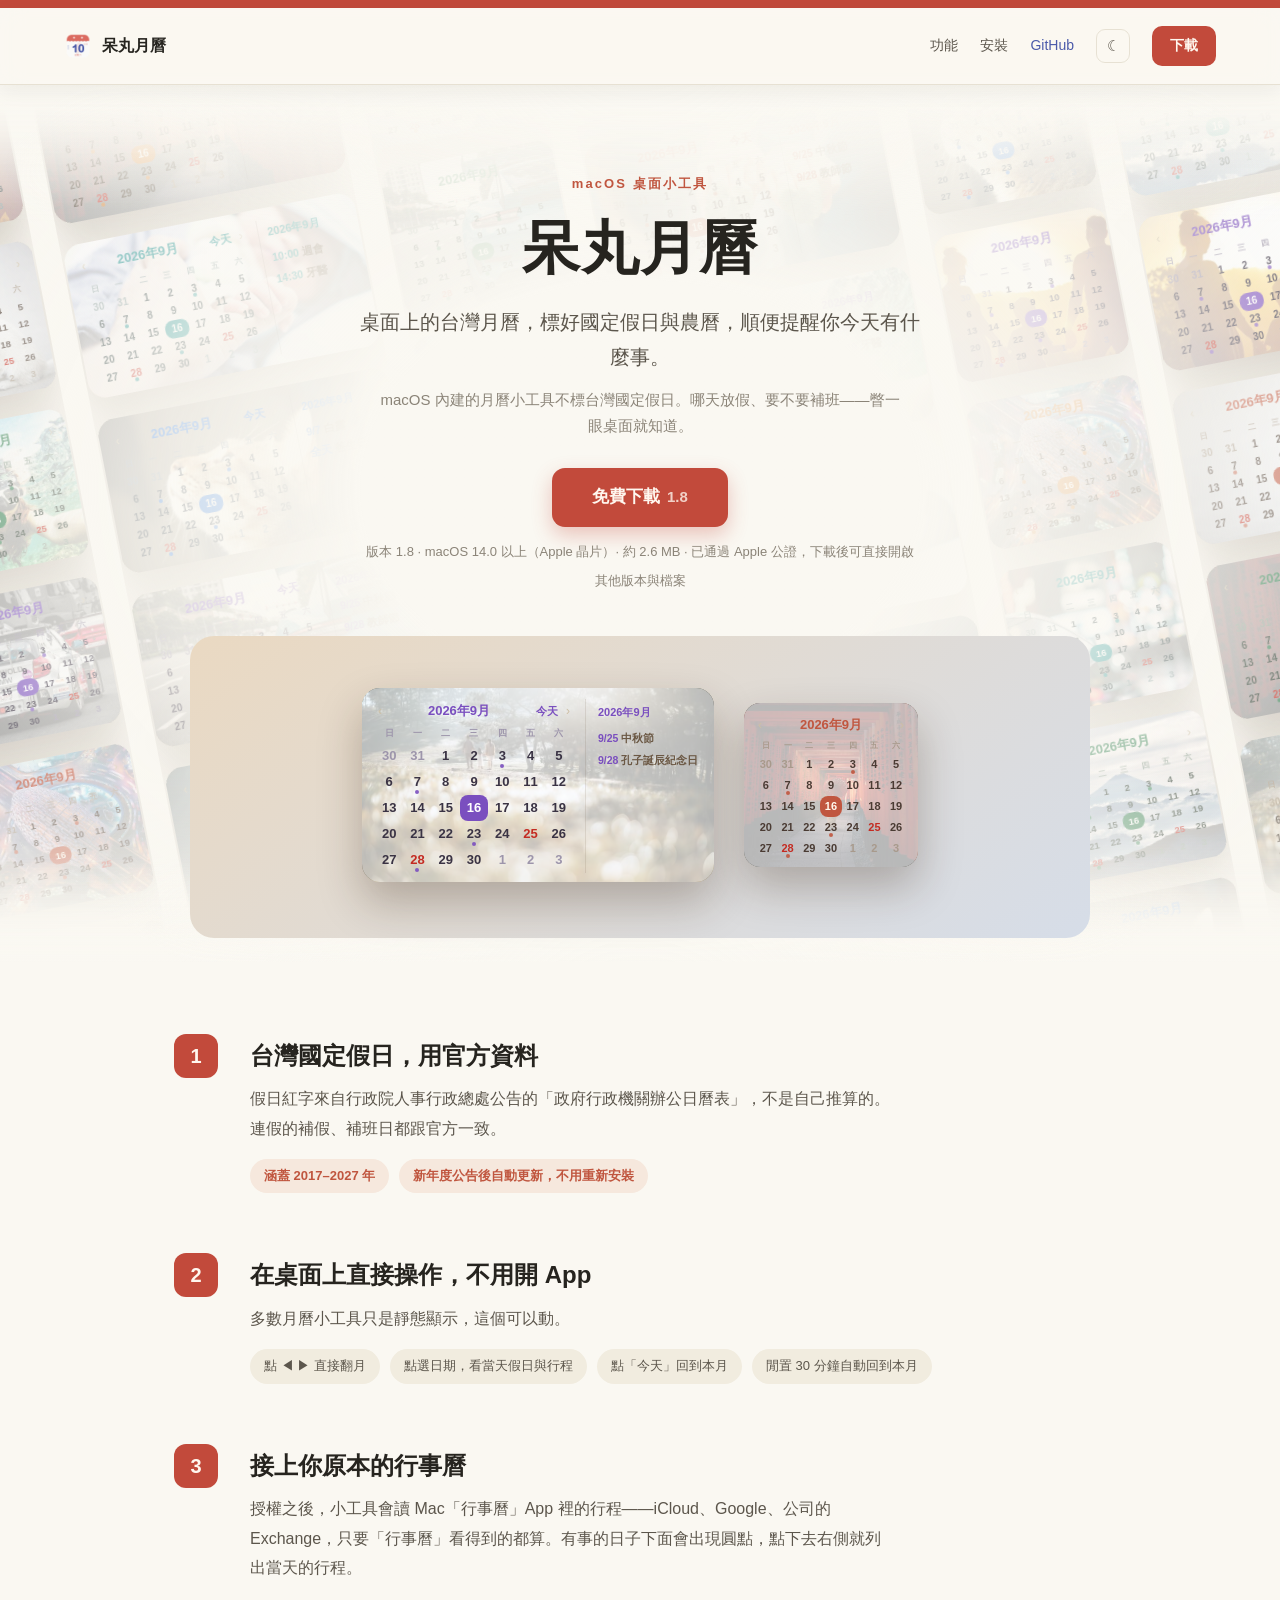
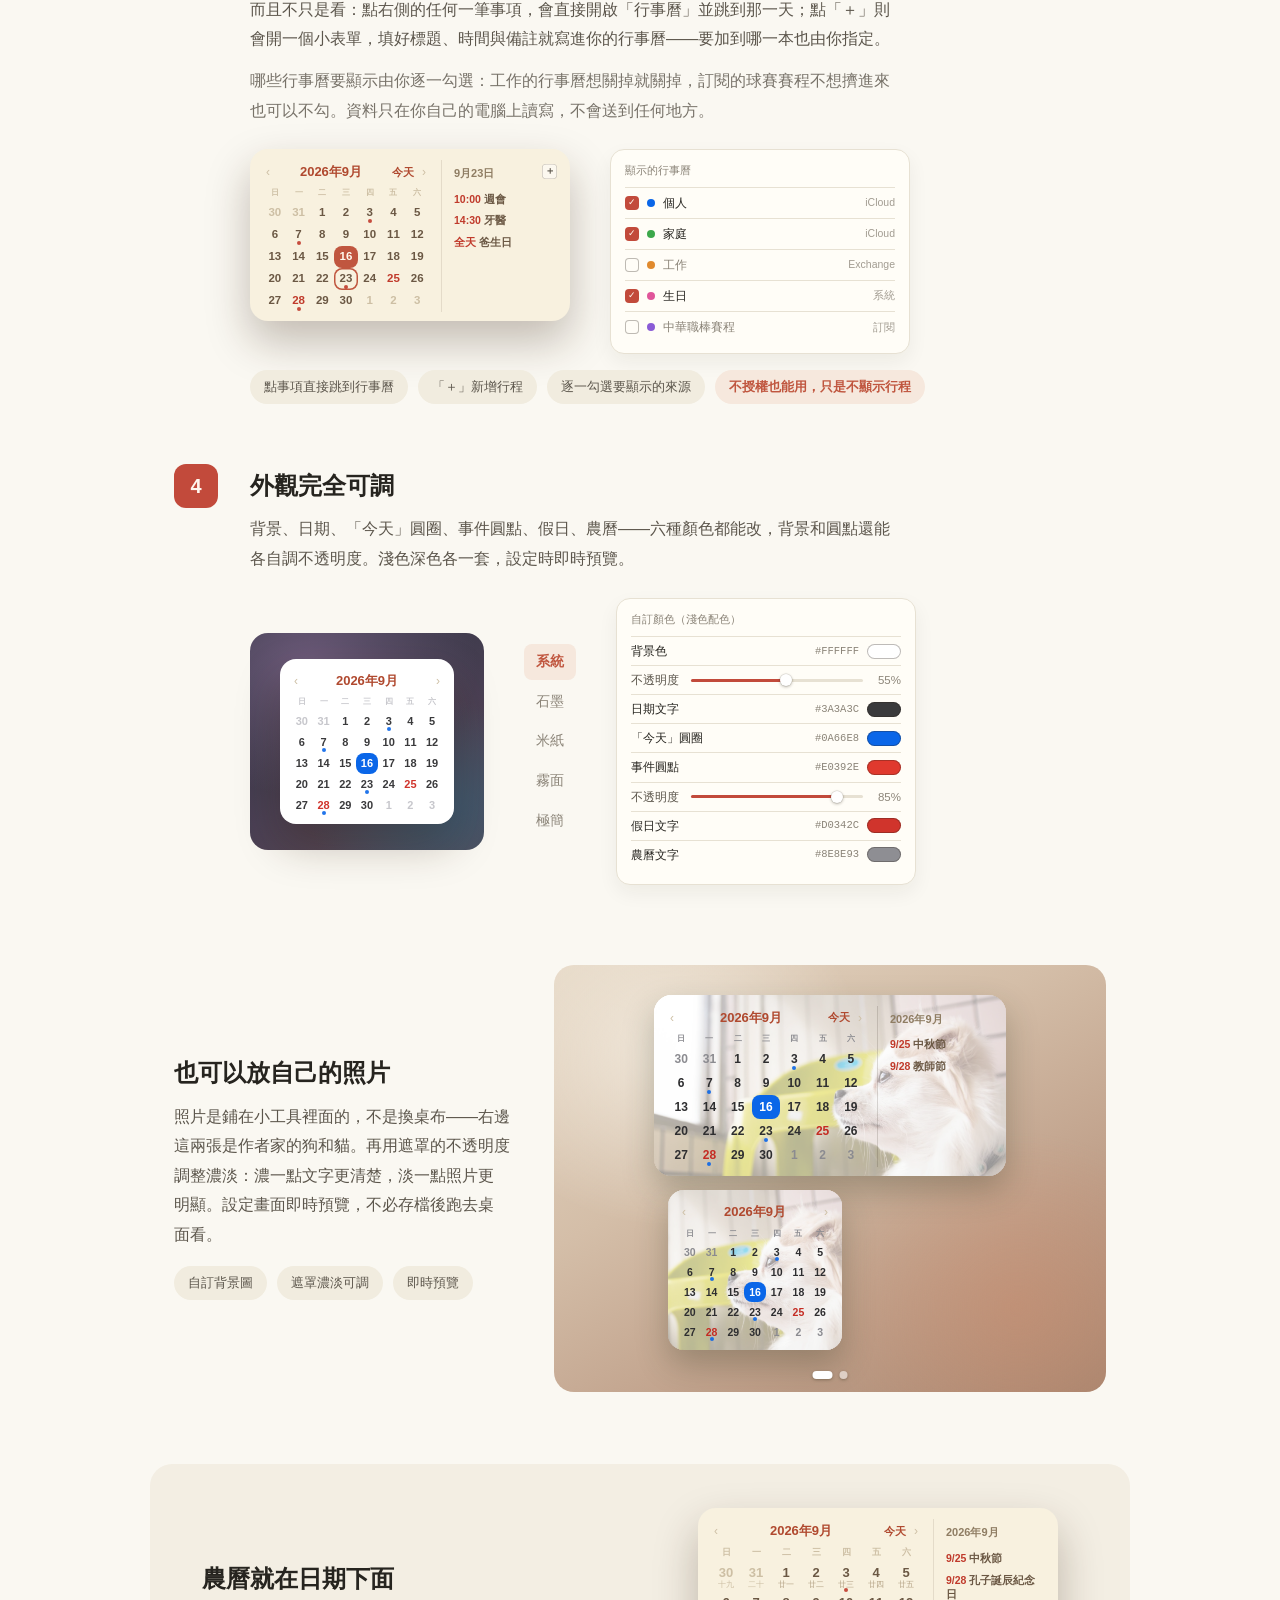
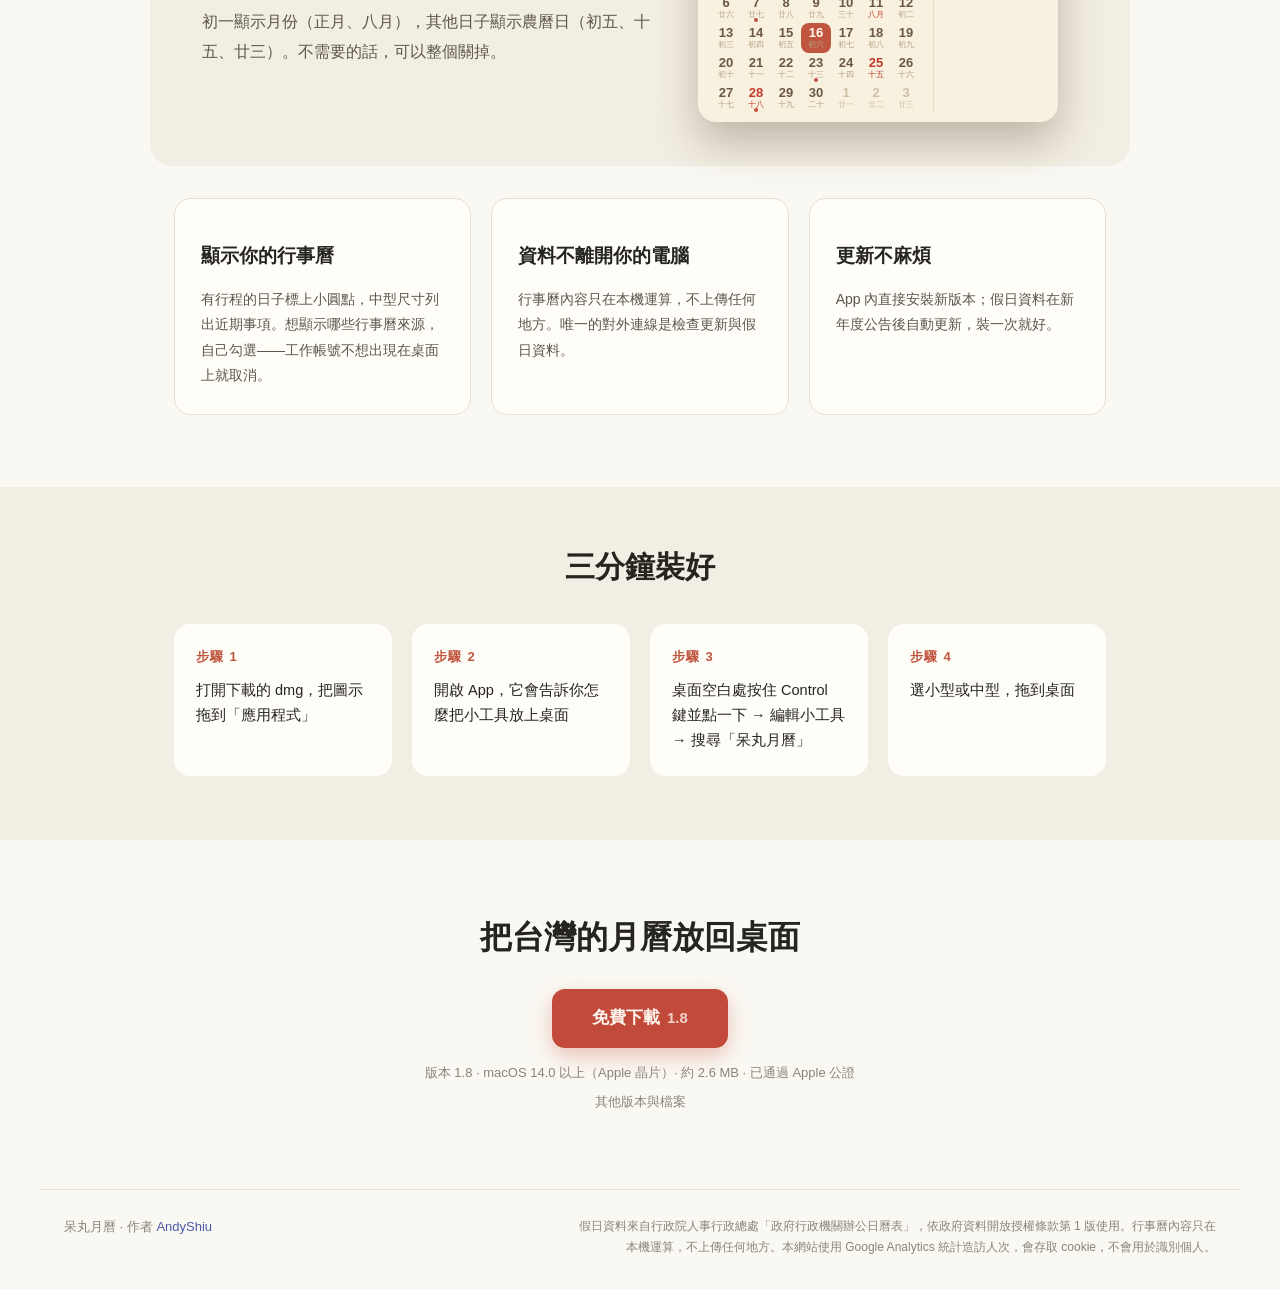
==== index.html @ ac882f31 "更新官網" ====
<!DOCTYPE html>
<html lang="zh-Hant-TW" data-theme="light">
<head>
<meta charset="utf-8">
<meta name="viewport" content="width=device-width, initial-scale=1">
<!-- Google Search Console 的所有權驗證。移除它會失去這個資源的權限。 -->
<meta name="google-site-verification" content="XE76q5gbGcL6Rp7oVSzj8KB869Sz7yccI2xBAh6XR0g">

<title>呆丸月曆 — 標台灣國定假日的 macOS 桌面月曆小工具</title>
<meta name="description" content="免費的 macOS 桌面月曆小工具，標好台灣國定假日、補班日與農曆，還能顯示 Mac 行事曆的行程。假日資料取自人事行政總處公告的辦公日曆表，支援 macOS 14 以上。">
<meta name="keywords" content="macOS 月曆小工具, 台灣國定假日, 桌面小工具, 農曆, 補班日, Mac 行事曆, 辦公日曆表">
<link rel="canonical" href="https://taical.andyshiu.com/">
<meta name="robots" content="index, follow, max-image-preview:large">
<meta name="theme-color" content="#C24A3B">
<!-- Google 要求搜尋結果的圖示必須是 48px 的倍數，原本給的 256x256 不符合，
     結果搜尋結果只顯示預設的地球圖示。同時在根目錄放一份 favicon.ico——
     Google 與舊瀏覽器會直接請求那個路徑，不看 HTML 裡的宣告。 -->
<link rel="icon" href="/favicon.ico" sizes="any">
<link rel="icon" type="image/png" sizes="192x192" href="assets/icon-192.png">
<link rel="icon" type="image/png" sizes="96x96" href="assets/icon-96.png">
<link rel="icon" type="image/png" sizes="48x48" href="assets/icon-48.png">
<link rel="apple-touch-icon" href="assets/icon.png">
<link rel="stylesheet" href="styles.css?v=1788515385">
<link rel="preconnect" href="https://api.github.com">

<!-- Google Analytics 4 -->
<script async src="https://www.googletagmanager.com/gtag/js?id=G-9WMRXBMDGN"></script>
<script>
  window.dataLayer = window.dataLayer || [];
  function gtag(){ dataLayer.push(arguments); }
  gtag('js', new Date());
  gtag('config', 'G-9WMRXBMDGN');
</script>

<script>
  /* 在樣式套用前就決定主題，避免載入時先閃一下淺色再跳深色。
     預設淺色——這個網站的視覺主體是帶紙感的淺色設計，
     深色是使用者主動選擇的選項，不跟隨系統。 */
  try {
    var saved = localStorage.getItem('taical-theme');
    if (saved === 'dark') document.documentElement.dataset.theme = 'dark';
  } catch (e) { /* 私密瀏覽等情況下 localStorage 不可用，維持預設淺色 */ }
</script>

<meta property="og:type" content="website">
<meta property="og:site_name" content="呆丸月曆">
<meta property="og:locale" content="zh_TW">
<meta property="og:url" content="https://taical.andyshiu.com/">
<meta property="og:title" content="呆丸月曆 — 標台灣國定假日的 macOS 桌面月曆小工具">
<meta property="og:description" content="桌面上的台灣月曆，標好國定假日、補班日與農曆，順便提醒你今天有什麼事。免費、開源、已通過 Apple 公證。">
<!-- 分享圖必須是絕對網址，相對路徑各家平台抓不到 -->
<meta property="og:image" content="https://taical.andyshiu.com/assets/og.png">
<meta property="og:image:width" content="1200">
<meta property="og:image:height" content="630">
<meta property="og:image:alt" content="呆丸月曆的桌面小工具，月曆上標著中秋節與教師節">
<meta name="twitter:card" content="summary_large_image">
<meta name="twitter:title" content="呆丸月曆 — 標台灣國定假日的 macOS 桌面月曆小工具">
<meta name="twitter:description" content="桌面上的台灣月曆，標好國定假日、補班日與農曆。免費、開源、已通過 Apple 公證。">
<meta name="twitter:image" content="https://taical.andyshiu.com/assets/og.png">

<!-- 結構化資料：讓搜尋結果能顯示應用程式的作業系統、價格與分類 -->
<script type="application/ld+json">
{
  "@context": "https://schema.org",
  "@type": "SoftwareApplication",
  "name": "呆丸月曆",
  "alternateName": "TaiCal",
  "applicationCategory": "UtilitiesApplication",
  "applicationSubCategory": "桌面小工具",
  "operatingSystem": "macOS 14.0 或以上（Apple 晶片）",
  "url": "https://taical.andyshiu.com/",
  "downloadUrl": "https://github.com/AndyShiu/TaiCal-releases/releases/latest/download/TaiCal.dmg",
  "softwareVersion": "1.8",
  "inLanguage": "zh-Hant",
  "description": "免費的 macOS 桌面月曆小工具，標好台灣國定假日、補班日與農曆，並可顯示 Mac 行事曆的行程。假日資料取自行政院人事行政總處公告的辦公日曆表。",
  "image": "https://taical.andyshiu.com/assets/og.png",
  "offers": {
    "@type": "Offer",
    "price": "0",
    "priceCurrency": "TWD"
  },
  "author": {
    "@type": "Person",
    "name": "AndyShiu",
    "url": "https://github.com/AndyShiu"
  }
}
</script>
<!-- 站名：搜尋結果左上角顯示「呆丸月曆」而不是網域名。
     Google 只從首頁的 WebSite 資料讀站名，SoftwareApplication 的 name 不算。 -->
<script type="application/ld+json">
{
  "@context": "https://schema.org",
  "@type": "WebSite",
  "name": "呆丸月曆",
  "alternateName": "TaiCal",
  "url": "https://taical.andyshiu.com/"
}
</script>
</head>
<body>

<div class="tear"></div>

<span class="nav-sentinel" aria-hidden="true"></span>
<div class="nav-bar">
<nav class="nav">
  <div class="nav-brand">
    <img src="assets/icon-256.png" alt="" width="28" height="28">
    <span>呆丸月曆</span>
  </div>
  <div class="nav-links">
    <a href="#features">功能</a>
    <a href="#install">安裝</a>
    <a class="gh" href="https://github.com/AndyShiu/TaiCal-releases">GitHub</a>
    <button class="theme-toggle" type="button" id="theme-toggle"
            aria-label="切換深淺色" title="切換深淺色">
      <span class="icon-light" aria-hidden="true">☾</span>
      <span class="icon-dark" aria-hidden="true">☀</span>
    </button>
    <a class="btn" data-download="nav" href="https://github.com/AndyShiu/TaiCal-releases/releases/latest/download/TaiCal.dmg">下載</a>
  </div>
</nav>
</div>

<header class="hero">
  <div class="hero-eyebrow">macOS 桌面小工具</div>
  <h1>呆丸月曆</h1>
  <p class="hero-lead">桌面上的台灣月曆，標好國定假日與農曆，順便提醒你今天有什麼事。</p>
  <p class="hero-sub">macOS 內建的月曆小工具不標台灣國定假日。哪天放假、要不要補班——瞥一眼桌面就知道。</p>

  <div class="hero-cta">
    <a class="btn btn-lg" data-download="hero" href="https://github.com/AndyShiu/TaiCal-releases/releases/latest/download/TaiCal.dmg">
        免費下載 <span class="btn-version" data-latest-version>1.8</span>
      </a>
  </div>
  <div class="meta">
    版本 <span data-latest-version>1.8</span> ·
    macOS 14.0 以上（Apple 晶片）· 約 <span data-download-size>2.6</span> MB ·
    已通過 Apple 公證，下載後可直接開啟
    <a class="meta-alt" data-releases="hero" href="https://github.com/AndyShiu/TaiCal-releases/releases">其他版本與檔案</a>
  </div>

  <div class="stage">
    <div class="widget widget-md">
      <div class="widget-main">
        <div class="widget-head">
          <span class="arrow">‹</span>
          <span class="month">2026年9月</span>
          <span class="today">今天</span>
          <span class="arrow">›</span>
        </div>
        <div data-calendar="ricePaper" data-cell-height="26" data-font-size="13"></div>
      </div>
      <div class="widget-side">
        <div class="widget-side-title">2026年9月</div>
        <div class="widget-side-list">
          <div><span class="date">9/25</span> <span class="name">中秋節</span></div>
          <div><span class="date">9/28</span> <span class="name">孔子誕辰紀念日</span></div>
        </div>
      </div>
    </div>

    <div class="widget widget-sm">
      <div class="widget-head">
        <span class="arrow">‹</span>
        <span class="month">2026年9月</span>
        <span class="arrow">›</span>
      </div>
      <div data-calendar="ricePaper" data-cell-height="21" data-font-size="11"></div>
    </div>
  </div>
</header>

<main>
  <section class="features wrap" id="features">
    <div class="feature">
      <div class="feature-num">1</div>
      <div>
        <h2>台灣國定假日，用官方資料</h2>
        <p>假日紅字來自行政院人事行政總處公告的「政府行政機關辦公日曆表」，不是自己推算的。連假的補假、補班日都跟官方一致。</p>
        <div class="chips">
          <span class="chip chip-warm">涵蓋 2017–2027 年</span>
          <span class="chip chip-warm">新年度公告後自動更新，不用重新安裝</span>
        </div>
      </div>
    </div>

    <div class="feature">
      <div class="feature-num">2</div>
      <div>
        <h2>在桌面上直接操作，不用開 App</h2>
        <p>多數月曆小工具只是靜態顯示，這個可以動。</p>
        <div class="chips">
          <span class="chip">點 ◀ ▶ 直接翻月</span>
          <span class="chip">點選日期，看當天假日與行程</span>
          <span class="chip">點「今天」回到本月</span>
          <span class="chip">閒置 30 分鐘自動回到本月</span>
        </div>
      </div>
    </div>

    <div class="feature">
      <div class="feature-num">3</div>
      <div>
        <h2>接上你原本的行事曆</h2>
        <p>授權之後，小工具會讀 Mac「行事曆」App 裡的行程——iCloud、Google、公司的 Exchange，只要「行事曆」看得到的都算。有事的日子下面會出現圓點，點下去右側就列出當天的行程。</p>
        <p>而且不只是看：點右側的任何一筆事項，會直接開啟「行事曆」並跳到那一天；點「＋」則會開一個小表單，填好標題、時間與備註就寫進你的行事曆——要加到哪一本也由你指定。</p>
        <p class="feature-note">哪些行事曆要顯示由你逐一勾選：工作的行事曆想關掉就關掉，訂閱的球賽賽程不想擠進來也可以不勾。資料只在你自己的電腦上讀寫，不會送到任何地方。</p>

        <div class="showcase cal-showcase">
          <div class="widget widget-md cal-demo-widget">
            <div class="widget-main">
              <div class="widget-head">
                <span class="arrow">‹</span>
                <span class="month">2026年9月</span>
                <span class="today">今天</span>
                <span class="arrow">›</span>
              </div>
              <div data-calendar="ricePaper" data-cell-height="22" data-font-size="11.5" data-selected="23"></div>
            </div>
            <div class="widget-side">
              <div class="widget-side-title">9月23日 <span class="side-add" aria-hidden="true">＋</span></div>
              <div class="widget-side-list">
                <div><span class="date">10:00</span> <span class="name">週會</span></div>
                <div><span class="date">14:30</span> <span class="name">牙醫</span></div>
                <div><span class="date">全天</span> <span class="name">爸生日</span></div>
              </div>
            </div>
          </div>

          <div class="sources" aria-hidden="true">
            <div class="sources-title">顯示的行事曆</div>
            <div class="src is-on">
              <span class="src-box">✓</span>
              <span class="src-dot" style="background: #0A66E8"></span>
              <span class="src-name">個人</span>
              <span class="src-kind">iCloud</span>
            </div>
            <div class="src is-on">
              <span class="src-box">✓</span>
              <span class="src-dot" style="background: #3CA84B"></span>
              <span class="src-name">家庭</span>
              <span class="src-kind">iCloud</span>
            </div>
            <div class="src">
              <span class="src-box"></span>
              <span class="src-dot" style="background: #E08A2E"></span>
              <span class="src-name">工作</span>
              <span class="src-kind">Exchange</span>
            </div>
            <div class="src is-on">
              <span class="src-box">✓</span>
              <span class="src-dot" style="background: #E0559A"></span>
              <span class="src-name">生日</span>
              <span class="src-kind">系統</span>
            </div>
            <div class="src">
              <span class="src-box"></span>
              <span class="src-dot" style="background: #8A5BD6"></span>
              <span class="src-name">中華職棒賽程</span>
              <span class="src-kind">訂閱</span>
            </div>
          </div>
        </div>
        <div class="chips">
          <span class="chip">點事項直接跳到行事曆</span>
          <span class="chip">「＋」新增行程</span>
          <span class="chip">逐一勾選要顯示的來源</span>
          <span class="chip chip-warm">不授權也能用，只是不顯示行程</span>
        </div>
      </div>
    </div>

    <div class="feature">
      <div class="feature-num">4</div>
      <div>
        <h2>外觀完全可調</h2>
        <p>背景、日期、「今天」圓圈、事件圓點、假日、農曆——六種顏色都能改，背景和圓點還能各自調不透明度。淺色深色各一套，設定時即時預覽。</p>

        <div class="showcase" id="palette-showcase">
          <div class="showcase-widget">
            <div class="widget widget-sm showcase-frame" id="showcase-frame">
              <div class="widget-head">
                <span class="arrow">‹</span>
                <span class="month">2026年9月</span>
                <span class="arrow">›</span>
              </div>
              <div id="showcase-cal" data-calendar="ricePaper" data-cell-height="21" data-font-size="11"></div>
            </div>
          </div>
          <div class="showcase-labels" id="showcase-labels">
            <button type="button" class="showcase-label is-active" data-palette="system">系統</button>
            <button type="button" class="showcase-label" data-palette="graphite">石墨</button>
            <button type="button" class="showcase-label" data-palette="ricePaper">米紙</button>
            <button type="button" class="showcase-label" data-palette="frosted">霧面</button>
            <button type="button" class="showcase-label" data-palette="minimal">極簡</button>
          </div>
        <div class="prefs" aria-hidden="true">
          <div class="prefs-title">自訂顏色（淺色配色）</div>
          <div class="prefs-row"><span class="prefs-label">背景色</span><code class="prefs-code">#FFFFFF</code><i class="prefs-swatch" style="background: #FFFFFF"></i></div>
          <div class="prefs-row prefs-row-slider"><span class="prefs-label">不透明度</span><span class="prefs-track"><span class="prefs-fill" style="width: 55%"></span><span class="prefs-knob" style="left: 55%"></span></span><em class="prefs-pct">55%</em></div>
          <div class="prefs-row"><span class="prefs-label">日期文字</span><code class="prefs-code">#3A3A3C</code><i class="prefs-swatch" style="background: #3A3A3C"></i></div>
          <div class="prefs-row"><span class="prefs-label">「今天」圓圈</span><code class="prefs-code">#0A66E8</code><i class="prefs-swatch" style="background: #0A66E8"></i></div>
          <div class="prefs-row"><span class="prefs-label">事件圓點</span><code class="prefs-code">#E0392E</code><i class="prefs-swatch" style="background: #E0392E"></i></div>
          <div class="prefs-row prefs-row-slider"><span class="prefs-label">不透明度</span><span class="prefs-track"><span class="prefs-fill" style="width: 85%"></span><span class="prefs-knob" style="left: 85%"></span></span><em class="prefs-pct">85%</em></div>
          <div class="prefs-row"><span class="prefs-label">假日文字</span><code class="prefs-code">#D0342C</code><i class="prefs-swatch" style="background: #D0342C"></i></div>
          <div class="prefs-row"><span class="prefs-label">農曆文字</span><code class="prefs-code">#8E8E93</code><i class="prefs-swatch" style="background: #8E8E93"></i></div>
        </div>
        </div>

      </div>
    </div>
  </section>

  <section class="wallpaper-band wrap" id="wallpaper-band">
    <div class="wallpaper-copy">
      <h2>也可以放自己的照片</h2>
      <p>照片是鋪在小工具裡面的，不是換桌布——右邊這兩張是作者家的狗和貓。再用遮罩的不透明度調整濃淡：濃一點文字更清楚，淡一點照片更明顯。設定畫面即時預覽，不必存檔後跑去桌面看。</p>
      <div class="chips">
        <span class="chip">自訂背景圖</span>
        <span class="chip">遮罩濃淡可調</span>
        <span class="chip">即時預覽</span>
      </div>
    </div>
    <div class="wallpaper-demo" id="wallpaper-demo">
      <div class="wallpaper-desk" aria-hidden="true"></div>

      <div class="widget widget-md wallpaper-widget wallpaper-md">
        <div class="widget-photos" aria-hidden="true">
          <div class="widget-photo is-active" style="background-image: url('assets/wallpaper-dog.jpg'); background-position: 74% 42%"></div>
          <div class="widget-photo" style="background-image: url('assets/wallpaper-cat.jpg'); background-position: 30% 62%"></div>
        </div>
        <div class="widget-main">
          <div class="widget-head">
            <span class="arrow">‹</span>
            <span class="month">2026年9月</span>
            <span class="today">今天</span>
            <span class="arrow">›</span>
          </div>
          <div data-calendar="onPhoto" data-cell-height="24" data-font-size="12"></div>
        </div>
        <div class="widget-side">
          <div class="widget-side-title">2026年9月</div>
          <div class="widget-side-list">
            <div><span class="date">9/25</span> <span class="name">中秋節</span></div>
            <div><span class="date">9/28</span> <span class="name">教師節</span></div>
          </div>
        </div>
      </div>

      <div class="widget widget-sm wallpaper-widget wallpaper-sm">
        <div class="widget-photos" aria-hidden="true">
          <div class="widget-photo is-active" style="background-image: url('assets/wallpaper-dog.jpg'); background-position: 74% 42%"></div>
          <div class="widget-photo" style="background-image: url('assets/wallpaper-cat.jpg'); background-position: 30% 62%"></div>
        </div>
        <div class="widget-head">
          <span class="arrow">‹</span>
          <span class="month">2026年9月</span>
          <span class="arrow">›</span>
        </div>
        <div data-calendar="onPhoto" data-cell-height="20" data-font-size="10.5"></div>
      </div>

      <div class="wallpaper-dots" id="wallpaper-dots">
        <button type="button" class="is-active" aria-label="換成第 1 張照片"></button>
        <button type="button" aria-label="換成第 2 張照片"></button>
      </div>
    </div>
  </section>

  <section class="lunar-band">
    <div>
      <h2>農曆就在日期下面</h2>
      <p>初一顯示月份（正月、八月），其他日子顯示農曆日（初五、十五、廿三）。不需要的話，可以整個關掉。</p>
    </div>
    <div class="widget widget-md lunar-widget">
      <div class="widget-main">
        <div class="widget-head">
          <span class="arrow">‹</span>
          <span class="month">2026年9月</span>
          <span class="today">今天</span>
          <span class="arrow">›</span>
        </div>
        <div data-calendar="ricePaper" data-cell-height="30" data-font-size="13" data-lunar="true"></div>
      </div>
      <div class="widget-side lunar-side">
        <div class="widget-side-title">2026年9月</div>
        <div class="widget-side-list">
          <div><span class="date">9/25</span> <span class="name">中秋節</span></div>
          <div><span class="date">9/28</span> <span class="name">孔子誕辰紀念日</span></div>
        </div>
      </div>
    </div>
  </section>

  <section class="cards wrap">
    <div class="card">
      <h3>顯示你的行事曆</h3>
      <p>有行程的日子標上小圓點，中型尺寸列出近期事項。想顯示哪些行事曆來源，自己勾選——工作帳號不想出現在桌面上就取消。</p>
    </div>
    <div class="card">
      <h3>資料不離開你的電腦</h3>
      <p>行事曆內容只在本機運算，不上傳任何地方。唯一的對外連線是檢查更新與假日資料。</p>
    </div>
    <div class="card">
      <h3>更新不麻煩</h3>
      <p>App 內直接安裝新版本；假日資料在新年度公告後自動更新，裝一次就好。</p>
    </div>
  </section>

  <section class="install" id="install">
    <div class="wrap">
      <h2>三分鐘裝好</h2>
      <div class="steps">
        <div class="step">
          <div class="step-label">步驟 1</div>
          <p>打開下載的 dmg，把圖示拖到「應用程式」</p>
        </div>
        <div class="step">
          <div class="step-label">步驟 2</div>
          <p>開啟 App，它會告訴你怎麼把小工具放上桌面</p>
        </div>
        <div class="step">
          <div class="step-label">步驟 3</div>
          <p>桌面空白處按住 Control 鍵並點一下 → 編輯小工具 → 搜尋「呆丸月曆」</p>
        </div>
        <div class="step">
          <div class="step-label">步驟 4</div>
          <p>選小型或中型，拖到桌面</p>
        </div>
      </div>
    </div>
  </section>

  <section class="closing">
    <h2>把台灣的月曆放回桌面</h2>
    <div class="hero-cta">
      <a class="btn btn-lg" data-download="footer" href="https://github.com/AndyShiu/TaiCal-releases/releases/latest/download/TaiCal.dmg">
        免費下載 <span class="btn-version" data-latest-version>1.8</span>
      </a>
    </div>
    <div class="meta">
      版本 <span data-latest-version>1.8</span> ·
      macOS 14.0 以上（Apple 晶片）· 約 <span data-download-size>2.6</span> MB ·
      已通過 Apple 公證
      <a class="meta-alt" data-releases="footer" href="https://github.com/AndyShiu/TaiCal-releases/releases">其他版本與檔案</a>
    </div>
  </section>
</main>

<footer class="footer">
  <div class="footer-left">
    呆丸月曆 · 作者 <a href="https://github.com/AndyShiu/TaiCal-releases">AndyShiu</a>
  </div>
  <div class="footer-right">
    假日資料來自行政院人事行政總處「政府行政機關辦公日曆表」，依政府資料開放授權條款第 1 版使用。行事曆內容只在本機運算，不上傳任何地方。本網站使用 Google Analytics 統計造訪人次，會存取 cookie，不會用於識別個人。
  </div>
</footer>

<script src="calendar.js?v=1788515385" defer></script>
<script src="hero-marquee.js?v=1788515385" defer></script>
<script src="scroll.js?v=1788515385" defer></script>
<script src="release-info.js?v=1788515385" defer></script>
<script src="download-tracking.js?v=1788515385" defer></script>
<script>
  /* 深淺色切換。選擇會記在 localStorage，下次造訪沿用。 */
  document.getElementById('theme-toggle').addEventListener('click', () => {
    const root = document.documentElement;
    const next = root.dataset.theme === 'dark' ? 'light' : 'dark';
    root.dataset.theme = next;

    try {
      localStorage.setItem('taical-theme', next);
    } catch (e) { /* 無法儲存時仍照常切換，只是不會被記住 */ }

    // 月曆格線的顏色由 JS 給，換主題後要重新產生
    if (window.__taicalRenderCalendars) window.__taicalRenderCalendars();
  });
</script>
</body>
</html>
---- styles.css ----
/* 呆丸月曆 官網
 *
 * 配色沿用 App 圖示的品牌色：磚紅 × 米白，帶撕頁日曆的紙感。
 * 深淺色以 CSS 變數切換，跟隨系統設定。
 */

/* ---------- 色彩 ---------- */

:root {
  --brick: #C24A3B;          /* 主色。頁眉、按鈕、強調 */
  --brick-soft: #C0563F;
  --indigo: #4B5AA9;         /* 次要色。連結 */
  --paper: #FAF8F2;          /* 底色 */
  --paper-raised: #FFFDF7;   /* 卡片 */
  --paper-sunken: #F3EEE3;   /* 分區 */
  --ink: #26241F;            /* 主要文字 */
  --ink-soft: #5C564C;       /* 次要文字 */
  --ink-faint: #8B8478;      /* 說明文字 */
  --line: #E7E1D3;
  --chip-warm: #F6E8DD;
  --chip-plain: #F1ECDF;
  --on-brick: #FFF7EF;
  --shadow: rgba(40, 32, 20, .18);
  --widget-bg: #F8F1DF;      /* 小工具示意的底色 */
  --stage: linear-gradient(145deg, #EAD9C2, #D6DDE8);  /* 小工具後方的示意桌布 */
  --panel-edge: rgba(40, 32, 20, .3);  /* 面板示意裡的色塊與核取方塊描邊 */
  --nav-bg: rgba(250, 248, 242, .82);  /* 固定導覽列的底，半透明讓內容從底下透出來 */
}

/* 深色由 data-theme 屬性控制，預設為淺色。
   不使用 prefers-color-scheme 自動切換——這個網站的視覺主體是
   帶紙感的淺色設計，深色是使用者主動選擇的選項。 */
[data-theme="dark"] {
    --brick: #CE5A44;
    --brick-soft: #DD8A70;
    --indigo: #9AA6E0;
    --paper: #23201C;
    --paper-raised: #2A2723;
    --paper-sunken: #1E1B18;
    --ink: #EFE9DC;
    --ink-soft: #C6BDAE;
    --ink-faint: #8C8375;
    --line: #3A352E;
    --chip-warm: #3A2A24;
    --chip-plain: #302C26;
    --on-brick: #FFF5EE;
    --shadow: rgba(0, 0, 0, .45);
    --widget-bg: #232120;
    --stage: linear-gradient(145deg, #4A4034, #2E3542);
    --panel-edge: rgba(255, 255, 255, .32);
    --nav-bg: rgba(35, 32, 28, .84);
}

/* ---------- 基礎 ---------- */

*, *::before, *::after { box-sizing: border-box; }

/* 自訂的 display 會蓋過 hidden 屬性的預設樣式，明確補上 */
[hidden] { display: none !important; }

body {
  margin: 0;
  /* 只轉場背景。文字若也加轉場，切換瞬間會出現深底配淺字的中間狀態，
     反而比直接換色更顯眼。 */
  transition: background-color .2s ease;
  background: var(--paper);
  color: var(--ink);
  font-family: -apple-system, BlinkMacSystemFont, "PingFang TC",
               "Noto Sans TC", "Microsoft JhengHei", sans-serif;
  -webkit-font-smoothing: antialiased;
  line-height: 1.7;
}

a { color: var(--indigo); text-decoration: none; }
a:hover { color: var(--brick-soft); text-decoration: underline; }

h1, h2, h3, h4 { line-height: 1.35; text-wrap: balance; }
p { text-wrap: pretty; }

.wrap { max-width: 980px; margin: 0 auto; padding: 0 24px; }

/* 頁面頂端的一條磚紅，呼應日曆的紅色頁眉 */
.tear { height: 8px; background: var(--brick); }

/* ---------- 導覽列 ---------- */

/* 導覽列固定在頂端。
 *
 * 外層負責全寬的底與陰影，內層維持與內容相同的最大寬度——
 * 讓 .nav 自己 sticky 的話，寬螢幕上背景只會蓋住中間 1200px。
 *
 * 分隔線只在捲離頁首後才出現：停在最上面時，導覽列與 hero 同色，
 * 一條線反而是多的。狀態由 scroll.js 觀察哨兵元素後掛上 is-stuck。
 */
.nav-bar {
  position: sticky; top: 0; z-index: 50;
  background: var(--nav-bg);
  -webkit-backdrop-filter: saturate(1.6) blur(12px);
  backdrop-filter: saturate(1.6) blur(12px);
  border-bottom: 1px solid transparent;
  transition: border-color .2s ease, box-shadow .2s ease;
}
.nav-bar.is-stuck {
  border-bottom-color: var(--line);
  box-shadow: 0 6px 20px rgba(40, 32, 20, .06);
}
/* 位置參照用，本身不佔空間 */
.nav-sentinel { display: block; height: 1px; margin-bottom: -1px; }

/* 錨點連結捲過去時，標題不能被固定的導覽列蓋住 */
[id] { scroll-margin-top: 82px; }

.nav {
  display: flex; justify-content: space-between; align-items: center;
  gap: 16px; padding: 18px 24px; max-width: 1200px; margin: 0 auto;
}
.nav-brand { display: flex; align-items: center; gap: 10px; font-weight: 800; }
.nav-brand img { width: 28px; height: 28px; }
.nav-links { display: flex; align-items: center; gap: 22px; font-size: 14px; }
/* 排除 .btn：否則這條規則的特異性（0,1,1）會蓋過 .btn（0,1,0），
   讓下載按鈕拿到深灰文字色而不是按鈕該有的米白。 */
.nav-links a:not(.btn) { color: var(--ink-soft); }
.nav-links a.gh { color: var(--indigo); }

.btn {
  display: inline-block; background: var(--brick); color: var(--on-brick);
  padding: 8px 18px; border-radius: 10px; font-weight: 700;
}
.btn:hover { color: var(--on-brick); text-decoration: none; filter: brightness(1.06); }

.btn-lg {
  padding: 15px 40px; border-radius: 13px; font-size: 17px; font-weight: 800;
  box-shadow: 0 8px 20px rgba(194, 74, 59, .3);
}
/* 版本號附在按鈕上，字重與透明度都降一階，不與「免費下載」搶主體 */
.btn-version {
  font-weight: 600; font-size: .88em; opacity: .78;
  font-variant-numeric: tabular-nums; margin-left: 2px;
}

/* 下載說明旁的次要出口。
 *
 * 需要 zip 的是自動化部署或 MDM 的情境，那些人找得到就好；
 * 一般使用者的正確答案永遠是 dmg，不該用選單去問他們。 */
.meta-alt {
  display: block; margin-top: 8px;
  font-size: 12.5px; color: var(--ink-faint);
  text-decoration-color: color-mix(in srgb, var(--ink-faint) 40%, transparent);
}
.meta-alt:hover { color: var(--ink-soft); }

/* 深淺色切換 */
.theme-toggle {
  display: inline-flex; align-items: center; justify-content: center;
  width: 34px; height: 34px; padding: 0;
  background: transparent; border: 1px solid var(--line); border-radius: 9px;
  color: var(--ink-soft); cursor: pointer; font-size: 15px; line-height: 1;
  transition: border-color .15s, color .15s;
}
.theme-toggle:hover { border-color: var(--brick); color: var(--brick); }
.theme-toggle:focus-visible { outline: 2px solid var(--brick); outline-offset: 2px; }
/* 兩個圖示只顯示對應目前模式的那一個 */
.theme-toggle .icon-dark { display: none; }
[data-theme="dark"] .theme-toggle .icon-light { display: none; }
[data-theme="dark"] .theme-toggle .icon-dark { display: inline; }

/* ---------- 主視覺 ---------- */

.hero {
  padding: 88px 24px 24px; text-align: center;
  position: relative; overflow: hidden;
}
/* 文字與按鈕要壓在小工具牆之上 */
.hero > :not(.hero-marquee-clip):not(.hero-veil) { position: relative; z-index: 2; }

/* ---------- 首屏背景的小工具牆 ---------- */
/* 不旋轉的裁切層：磚在接近上下邊界時自己淡出，
 * 而不是被 overflow 硬切出一條直線 */
.hero-marquee-clip {
  position: absolute; inset: 0;
  z-index: 0; pointer-events: none;
  -webkit-mask-image: linear-gradient(180deg,
    transparent 2%, #000 14%, #000 78%, transparent 97%);
  mask-image: linear-gradient(180deg,
    transparent 2%, #000 14%, #000 78%, transparent 97%);
}
.hero-marquee {
  position: absolute; top: -34%; bottom: -34%; left: -14%; right: -14%;
  display: flex; justify-content: center; gap: 26px;
  transform: rotate(-11deg);
  opacity: .8;
}
/* 欄寬跟著該欄的磚型走：小型欄窄、中型欄寬 */
.mq-col { flex: none; overflow: hidden; }
.mq-col.is-sm { width: 178px; }
.mq-col.is-md { width: 300px; }
.mq-track {
  display: flex; flex-direction: column;
  animation: mq-up var(--mq-dur, 46s) linear infinite;
  /* 讓瀏覽器把整條軌道先點陣化：牆又旋轉又滾動，
   * 不提示的話，剛滾進畫面的磚會先空白、畫好才突然出現 */
  will-change: transform;
}
.mq-col.is-down .mq-track { animation-name: mq-down; }
/* 內容排了兩份，走到一半剛好是第二份的起點，接回去毫無縫隙 */
@keyframes mq-up   { to   { transform: translateY(-50%); } }
@keyframes mq-down { from { transform: translateY(-50%); } to { transform: none; } }

.mq-tile {
  flex: none; margin: 0 auto 22px;
  box-shadow: 0 10px 26px rgba(40, 32, 20, .15);
}
.mq-tile.widget-md { width: 296px; }
.mq-tile.widget-md .widget-side { width: 88px; padding-left: 9px; }
.mq-tile .widget-head { margin-bottom: 4px; }

/* 照片背景的磚：照片鋪滿、上壓白遮罩，同真實 App 的呈現 */
.mq-photo { position: relative; overflow: hidden; background: #EDE7DB; }
.mq-photo-bg {
  position: absolute; inset: 0;
  background-size: cover;
}
.mq-photo-bg::after {
  content: ''; position: absolute; inset: 0;
  background: rgba(255, 255, 255, .6);
}
.mq-content { position: relative; z-index: 1; flex: 1; min-width: 0; }
/* 展示區的並排版型定義在 .widget-md 上，這裡多包了一層 .mq-content
 * （要壓在照片圖層之上），並排要在這層重新宣告一次 */
.mq-tile.widget-md .mq-content { display: flex; gap: 12px; }
.mq-photo .widget-side { border-left-color: rgba(60, 50, 40, .18); }

/* 展示台示範小工具的背景輪播：照片鋪滿、上壓白遮罩，同真實 App */
.stage .widget.stage-rotates { position: relative; overflow: hidden; }
.stage .widget.stage-rotates > :not(.stage-photo) { position: relative; z-index: 1; }
.stage-photo {
  position: absolute; inset: 0;
  background-size: cover;
  opacity: 0; transition: opacity .8s ease;
}
.stage-photo.is-on { opacity: 1; }
.stage-photo::after {
  content: ''; position: absolute; inset: 0;
  /* 比牆上的磚壓得更白：這兩個是主角，格線數字要維持清楚 */
  background: rgba(255, 255, 255, .72);
}

/* 讓中央的文字區坐在實心的紙面上，小工具牆只從邊緣透出來 */
.hero-veil {
  position: absolute; inset: 0; z-index: 1; pointer-events: none;
  background:
    radial-gradient(68% 74% at 50% 46%,
      var(--paper) 32%,
      color-mix(in srgb, var(--paper) 72%, transparent) 58%,
      transparent 90%),
    linear-gradient(180deg,
      var(--paper) 0%, transparent 16%,
      transparent 88%, var(--paper) 100%);
}
/* 深色下牆面再收斂一點，避免深底磚塊糊成一片 */
:root[data-theme="dark"] .hero-marquee { opacity: .55; }
:root[data-theme="dark"] .stage-photo::after { background: rgba(20, 18, 16, .6); }
.hero-eyebrow {
  font-size: 13px; letter-spacing: .16em; color: var(--brick-soft); font-weight: 700;
}
.hero h1 { font-size: 58px; margin: 14px 0 0; letter-spacing: .02em; font-weight: 800; }
.hero-lead {
  font-size: 20px; color: var(--ink-soft); margin: 18px auto 0;
  max-width: 580px; line-height: 1.75;
}
.hero-sub {
  font-size: 15px; color: var(--ink-faint); margin: 12px auto 0;
  max-width: 520px;
}
.hero-cta { margin-top: 30px; }
.meta { margin-top: 14px; font-size: 13px; color: var(--ink-faint); }

/* 小工具展示台。背景是示意的桌布，讓半透明的小工具有東西可以襯 */
.stage {
  margin: 44px auto 0; max-width: 900px; background: var(--stage);
  border-radius: 24px; padding: 52px 24px 56px;
  display: flex; justify-content: center; align-items: center;
  gap: 30px; flex-wrap: wrap;
}

/* ---------- 小工具示意 ---------- */

.widget {
  background: var(--widget-bg); border-radius: 18px;
  box-shadow: 0 20px 44px rgba(50, 30, 10, .28);
  padding: 11px 13px 9px; text-align: left;
}
.widget-md { width: 352px; display: flex; gap: 12px; }
.widget-sm { width: 174px; border-radius: 16px; padding: 10px 11px 8px; }

.widget-head {
  display: flex; align-items: center; gap: 8px; padding: 1px 3px 3px;
  font-size: 13px;
}
.widget-head .arrow { color: #CDBFA4; font-size: 12px; }
.widget-head .month { flex: 1; text-align: center; color: #B0492F; font-weight: 700; }
.widget-head .today { color: #B0492F; font-size: 11px; font-weight: 600; }

.widget-main { flex: 1.2; min-width: 0; }
.widget-side {
  width: 116px; flex: none; padding: 4px 0 0 12px;
  border-left: 1px solid rgba(107, 88, 68, .14);
}
.widget-side-title { font-size: 11px; font-weight: 700; color: #8F7D63; }
.widget-side-list { margin-top: 9px; display: grid; gap: 7px; }
.widget-side-list div { font-size: 10.5px; line-height: 1.4; }
.widget-side-list .date { color: #C03A2B; font-weight: 700; }
.widget-side-list .name { color: #6B5844; font-weight: 600; }

[data-theme="dark"] .widget-head .arrow { color: #6C665E; }
[data-theme="dark"] .widget-head .month,
[data-theme="dark"] .widget-head .today { color: #E8B48A; }
[data-theme="dark"] .widget-side { border-left-color: rgba(230, 224, 214, .12); }
[data-theme="dark"] .widget-side-title { color: #8F887E; }
[data-theme="dark"] .widget-side-list .date { color: #F2937D; }
[data-theme="dark"] .widget-side-list .name { color: #E6E0D6; }

/* 月曆格線（由 calendar.js 填入） */
.cal-grid { display: grid; grid-template-columns: repeat(7, 1fr); }
.cal-weekdays { padding-bottom: 2px; }
.cal-weekdays span { text-align: center; font-weight: 700; }
.cal-cell {
  position: relative; display: flex; flex-direction: column;
  align-items: center; justify-content: center;
  font-weight: 600; font-variant-numeric: tabular-nums; line-height: 1;
}
.cal-lunar { line-height: 1; margin-top: 2px; font-weight: 500; }
.cal-dot {
  position: absolute; bottom: 1px; left: 50%; margin-left: -2px;
  width: 4px; height: 4px; border-radius: 50%; opacity: .9;
}

/* ---------- 功能區塊 ---------- */

.features { padding: 72px 24px 8px; display: grid; gap: 60px; }
.feature { display: grid; grid-template-columns: 52px 1fr; gap: 24px; align-items: start; }
.feature-num {
  width: 44px; height: 44px; background: var(--brick); color: var(--on-brick);
  border-radius: 12px; display: flex; align-items: center; justify-content: center;
  font-weight: 800; font-size: 20px;
}
.feature h2 { margin: 6px 0 0; font-size: 24px; font-weight: 800; }
.feature p { margin: 12px 0 0; font-size: 16px; line-height: 1.85; color: var(--ink-soft); max-width: 640px; }

/* 特色底下的補充說明：比主要說明再退一階 */
.feature-note { font-size: 14.5px; color: var(--ink-soft); opacity: .82; }

.chips { display: flex; gap: 10px; margin-top: 16px; flex-wrap: wrap; }
.chip {
  font-size: 13px; padding: 6px 14px; border-radius: 999px;
  background: var(--chip-plain); color: var(--ink-soft);
}
.chip-warm { background: var(--chip-warm); color: var(--brick-soft); font-weight: 700; }

/* 配色輪播示範 */
/* 設定畫面裡的「自訂顏色」面板示意。
 *
 * 用 HTML 畫而不是放截圖：這樣淺色深色兩種主題下都看得清楚，
 * 也不會因為 App 改版就變成一張過期的圖。面板本身固定深色，
 * 因為 App 的設定畫面在深色模式下就長這樣。
 */
.prefs {
  flex: 1 1 240px; min-width: 0; max-width: 300px;
  background: var(--paper-raised); border: 1px solid var(--line);
  border-radius: 14px; padding: 13px 14px 15px;
  box-shadow: 0 8px 20px rgba(40, 32, 20, .06);
  font-size: 11.5px; line-height: 1.4;
}
.prefs-title { color: var(--ink-faint); margin-bottom: 9px; font-size: 11px; }
.prefs-row {
  display: flex; align-items: center; gap: 8px;
  padding: 6px 0; border-top: 1px solid var(--line);
}
.prefs-row:first-of-type { border-top: 0; }
.prefs-label { color: var(--ink); white-space: nowrap; }
.prefs-code {
  margin-left: auto; color: var(--ink-faint);
  font-family: ui-monospace, SFMono-Regular, Menlo, monospace; font-size: 10.5px;
}
.prefs-swatch {
  width: 34px; height: 15px; border-radius: 8px; flex: none;
  box-shadow: 0 0 0 1px var(--panel-edge) inset;
}
/* 滑桿：軌道 + 已填滿的部分 + 圓鈕，對應 App 裡的不透明度 */
.prefs-row-slider .prefs-label { color: var(--ink-soft); }
.prefs-track {
  position: relative; flex: 1 1 auto; height: 3px; border-radius: 99px;
  background: var(--line); margin-left: 4px;
}
.prefs-fill { position: absolute; inset: 0 auto 0 0; border-radius: 99px; background: var(--brick); }
.prefs-knob {
  position: absolute; top: 50%; width: 12px; height: 12px; border-radius: 50%;
  background: #FFFFFF; transform: translate(-50%, -50%);
  box-shadow: 0 1px 3px rgba(40, 32, 20, .32), 0 0 0 .5px rgba(40, 32, 20, .16);
}
.prefs-pct {
  flex: none; width: 30px; text-align: right; font-style: normal;
  color: var(--ink-faint);
}

.showcase {
  display: flex; align-items: center; gap: 40px;
  margin-top: 24px; flex-wrap: wrap;
}
.showcase-widget {
  padding: 26px 30px; border-radius: 18px; flex: none;
  /* 用偏深的示意桌布：霧面是半透明白底配白字，設計給深色桌布，
     放在淺色台上白字會整個消失。深底則五組配色都看得清楚。 */
  background:
    radial-gradient(120% 100% at 25% 15%, #6E5B7B 0%, transparent 60%),
    radial-gradient(100% 90% at 80% 80%, #3B5A72 0%, transparent 55%),
    linear-gradient(150deg, #2E3440 0%, #4A4054 55%, #5C4A52 100%);
}
/* 換配色時底色與外框跟著變，因此不吃 .widget 的預設底色 */
.showcase-frame {
  background: #FFFFFF; transition: background-color .45s ease, box-shadow .45s ease;
}
.showcase-system    { background: #FFFFFF; }
.showcase-graphite  { background: #232120; }
.showcase-ricePaper { background: #F8F1DF; }
.showcase-minimal   { background: #FFFFFF; box-shadow: 0 0 0 1px #E3E0D8 inset, 0 16px 36px rgba(50,30,10,.24); }
.showcase-frosted {
  background: rgba(255, 255, 255, .26); backdrop-filter: blur(8px);
  box-shadow: 0 0 0 1px rgba(255,255,255,.35) inset, 0 16px 36px rgba(50,30,10,.28);
}
/* 霧面與石墨的標題列在深底上要換色，否則磚紅字會看不清 */
.showcase-frosted .widget-head .month,
.showcase-graphite .widget-head .month { color: #F0D9C4; }
.showcase-frosted .widget-head .arrow,
.showcase-graphite .widget-head .arrow { color: rgba(255,255,255,.5); }

.showcase-labels { display: flex; flex-direction: column; gap: 4px; }
.showcase-label {
  background: none; border: 0; padding: 6px 12px; border-radius: 8px;
  font: inherit; font-size: 14px; color: var(--ink-faint);
  cursor: pointer; text-align: left; transition: color .2s, background-color .2s;
}
.showcase-label:hover { color: var(--ink-soft); background: var(--chip-plain); }
.showcase-label.is-active {
  color: var(--brick-soft); background: var(--chip-warm); font-weight: 700;
}
.showcase-label:focus-visible { outline: 2px solid var(--brick); outline-offset: 1px; }

/* 背景圖展示 */
.wallpaper-band {
  margin-top: 72px; display: grid; grid-template-columns: 340px 1fr;
  gap: 40px; align-items: center;
}
.wallpaper-copy h2 { margin: 0; font-size: 24px; font-weight: 800; }
.wallpaper-copy p { margin: 12px 0 0; font-size: 16px; line-height: 1.85; color: var(--ink-soft); }

.wallpaper-demo {
  position: relative; border-radius: 20px; overflow: hidden;
  padding: 30px 26px 42px; display: flex; flex-direction: column;
  align-items: center; gap: 14px;
}
/* 小的往左偏，兩個錯開才像散落在桌面上，而不是置中對齊的示意圖 */
.wallpaper-sm { align-self: center; margin-left: -150px; }
/* 行事曆來源勾選示意。
 *
 * 與「自訂顏色」面板同一套深色卡片樣式——兩者在 App 裡本來就是同一個設定畫面。
 */
.cal-showcase { align-items: flex-start; }
.cal-demo-widget { width: 320px; flex: none; }
.sources {
  flex: 1 1 250px; min-width: 0; max-width: 300px;
  background: var(--paper-raised); border: 1px solid var(--line);
  border-radius: 14px; padding: 13px 14px 11px;
  box-shadow: 0 8px 20px rgba(40, 32, 20, .06);
  font-size: 11.5px; line-height: 1.4;
}
.sources-title { color: var(--ink-faint); margin-bottom: 8px; font-size: 11px; }
.src {
  display: flex; align-items: center; gap: 8px;
  padding: 7px 0; border-top: 1px solid var(--line);
}
.src:first-of-type { border-top: 0; }
.src-box {
  width: 14px; height: 14px; border-radius: 4px; flex: none;
  display: flex; align-items: center; justify-content: center;
  font-size: 9px; color: var(--on-brick); line-height: 1;
  box-shadow: 0 0 0 1px var(--panel-edge) inset;
}
.src.is-on .src-box { background: var(--brick); box-shadow: none; }
.src-dot { width: 8px; height: 8px; border-radius: 50%; flex: none; }
.src-name { color: var(--ink-faint); }
.src.is-on .src-name { color: var(--ink); }
.src-kind {
  margin-left: auto; color: var(--ink-faint); opacity: .8; font-size: 10.5px;
  white-space: nowrap;
}

/* 背景圖示意。
 *
 * 照片鋪在小工具「裡面」，不是換桌布——這是這個功能真正的樣子。
 * 照片上再壓一層白色遮罩把它沖淡，所以日期維持深色也讀得清楚；
 * 遮罩濃淡在 App 裡可調，這裡取一個中間值。
 */
.wallpaper-desk {
  position: absolute; inset: 0;
  /* 示意用的桌布，刻意做得柔和，不跟小工具搶注意力 */
  background:
    radial-gradient(58% 66% at 20% 20%, rgba(255, 252, 244, .55) 0%, transparent 62%),
    radial-gradient(52% 62% at 84% 80%, rgba(206, 138, 106, .42) 0%, transparent 66%),
    linear-gradient(150deg, #E4D6C3 0%, #D4BEA8 38%, #BE9E88 72%, #A88670 100%);
}

.widget-photos {
  position: absolute; inset: 0; z-index: 0;
  border-radius: inherit; overflow: hidden;
}
.widget-photo {
  position: absolute; inset: 0;
  background-size: cover; background-position: center;
  opacity: 0; transition: opacity .9s ease;
}
.widget-photo.is-active { opacity: 1; }
/* 沖淡照片的遮罩，疊在所有照片之上 */
.widget-photos::after {
  content: ''; position: absolute; inset: 0;
  background: rgba(255, 255, 255, .58);
}

/* 輪播指示點 */
.wallpaper-dots {
  position: absolute; left: 50%; bottom: 13px; transform: translateX(-50%);
  z-index: 3; display: flex; gap: 7px;
}
.wallpaper-dots button {
  width: 8px; height: 8px; padding: 0; border: 0; border-radius: 99px;
  background: rgba(255, 255, 255, .55); cursor: pointer;
  box-shadow: 0 1px 3px rgba(40, 40, 20, .35);
  transition: width .25s ease, background .25s ease;
}
.wallpaper-dots button:hover { background: rgba(255, 255, 255, .8); }
.wallpaper-dots button.is-active { width: 20px; background: #FFFFFF; }
.wallpaper-dots button:focus-visible { outline: 2px solid #FFF; outline-offset: 2px; }

.wallpaper-widget {
  position: relative; z-index: 2;
  /* 底色留給照片，這裡只補一層白避免照片沒載入時是透明的 */
  background: rgba(255, 255, 255, .9);
  box-shadow: 0 0 0 .5px rgba(255, 255, 255, .5) inset,
              0 14px 32px rgba(40, 46, 24, .28);
}
/* 內容要疊在照片之上 */
.wallpaper-widget > .widget-main,
.wallpaper-widget > .widget-side,
.wallpaper-widget > .widget-head,
.wallpaper-widget > [data-calendar] { position: relative; z-index: 1; }
.wallpaper-widget .widget-side { border-left-color: rgba(60, 50, 40, .18); }


.lunar-widget { width: 360px; }
.lunar-side { width: 112px; }

/* 示意小工具右側標題列的「＋」，呼應真實 UI 上的新增行程按鈕 */
.side-add {
  float: right; width: 15px; height: 15px; line-height: 14px;
  text-align: center; font-size: 10px; border-radius: 4px;
  color: var(--ink-soft);
  background: rgba(255, 255, 255, .5);
  box-shadow: 0 0 0 .6px rgba(60, 50, 40, .3) inset;
}

/* 農曆區塊 */
.lunar-band {
  /* 左右 auto：有 max-width 卻用固定的左右邊距，區塊會貼在左側而非置中 */
  margin: 72px auto 0; background: var(--paper-sunken); border-radius: 22px;
  padding: 44px 52px; display: grid; grid-template-columns: 1fr 380px;
  gap: 44px; align-items: center; max-width: 980px;
  width: calc(100% - 48px);
}
.lunar-band h2 { margin: 0; font-size: 24px; font-weight: 800; }
.lunar-band p { margin: 12px 0 0; font-size: 16px; line-height: 1.85; color: var(--ink-soft); }

/* 三欄卡片 */
.cards {
  padding: 32px 24px 0; display: grid; grid-template-columns: repeat(3, 1fr); gap: 20px;
}
.card {
  background: var(--paper-raised); border: 1px solid var(--line);
  border-radius: 16px; padding: 26px;
}
.card h4 { margin: 0; font-size: 17px; font-weight: 800; }
.card p { margin: 10px 0 0; font-size: 14px; line-height: 1.8; color: var(--ink-soft); }

/* ---------- 安裝 ---------- */

.install { margin-top: 72px; background: var(--paper-sunken); padding: 60px 24px 64px; }
.install h2 { margin: 0; font-size: 30px; font-weight: 800; text-align: center; }
.steps { display: grid; grid-template-columns: repeat(4, 1fr); gap: 20px; margin-top: 36px; }
.step { background: var(--paper-raised); border-radius: 16px; padding: 22px; }
.step-label { color: var(--brick-soft); font-weight: 800; font-size: 13px; letter-spacing: .1em; }
.step p { margin: 10px 0 0; font-size: 14.5px; line-height: 1.75; }

/* ---------- 結尾與頁尾 ---------- */

.closing { padding: 76px 24px; text-align: center; }
.closing h2 { margin: 0; font-size: 32px; font-weight: 800; }

.footer {
  border-top: 1px solid var(--line); padding: 26px 24px 32px;
  display: flex; justify-content: space-between; gap: 32px; flex-wrap: wrap;
  max-width: 1200px; margin: 0 auto;
}
.footer-left { font-size: 13px; color: var(--ink-faint); }
.footer-right {
  font-size: 12px; color: var(--ink-faint); max-width: 640px;
  line-height: 1.7; text-align: right;
}

/* ---------- 進場動畫 ---------- */

/* 由 scroll.js 在區塊進入畫面時加上 is-revealed。
   偏好減少動態時，scroll.js 會直接標記為已顯示，不套用轉場。 */
.reveal {
  opacity: 0; transform: translateY(18px);
  transition: opacity .55s ease, transform .55s cubic-bezier(.22, .8, .3, 1);
}
.reveal.is-revealed { opacity: 1; transform: none; }

@media (prefers-reduced-motion: reduce) {
  .reveal { opacity: 1; transform: none; transition: none; }
  .showcase-frame { transition: none; }
  .mq-track { animation: none; }
  .widget-photo { transition: none; }
  body { transition: none; }
}

/* ---------- 響應式 ---------- */

@media (max-width: 900px) {
  .wallpaper-band { grid-template-columns: 1fr; gap: 28px; }
  .wallpaper-demo { padding: 24px 18px; }
  .lunar-band { grid-template-columns: 1fr; padding: 32px 24px; }
  .cards { grid-template-columns: 1fr; }
  .steps { grid-template-columns: repeat(2, 1fr); }
}

@media (max-width: 640px) {
  /* 窄畫面上磚離文字更近：磚稍微收一點，
   * 白霧集中在中央文字區——牆要看得見，字也要讀得清楚 */
  .hero-marquee { opacity: .6; }
  .hero-veil {
    background:
      radial-gradient(115% 52% at 50% 42%,
        var(--paper) 34%,
        color-mix(in srgb, var(--paper) 72%, transparent) 64%,
        transparent 92%),
      linear-gradient(180deg,
        var(--paper) 0%, transparent 10%,
        transparent 88%, var(--paper) 100%);
  }

  .nav { padding: 14px 20px; }
  .nav-links { gap: 14px; font-size: 13px; }
  /* 手機上導覽的次要連結讓位給下載按鈕 */
  .nav-links a:not(.btn):not(.gh) { display: none; }
  .btn { padding: 6px 14px; border-radius: 9px; font-size: 13px; }

  /* 頂部特地留一段高度給牆露臉：文字段加展示台會佔滿 hero，
   * 不留的話牆整面被蓋住，手機上等於沒有背景 */
  .hero { padding: 64px 20px 0; }
  .hero h1 { font-size: 36px; }
  .hero-lead { font-size: 17px; }
  .hero-sub { font-size: 14px; }
  .btn-lg { padding: 13px 36px; font-size: 16px; }

  .stage { margin: 32px 16px 0; padding: 32px 16px 36px; border-radius: 20px; max-width: none; }
  /* 小工具維持原始尺寸並置中，縮放會讓字變得難以辨識 */
  .widget-md { width: 100%; max-width: 352px; }

  .features { padding: 44px 20px 0; gap: 40px; }
  .feature { grid-template-columns: 40px 1fr; gap: 16px; }
  .feature-num { width: 34px; height: 34px; font-size: 16px; border-radius: 10px; }
  .feature h2 { font-size: 20px; }
  .feature p { font-size: 15px; }

  .lunar-band { margin: 44px auto 0; width: calc(100% - 40px); }
  /* 示意用的小工具在手機上一律可縮，寫死的寬度會撐破版面 */
  .lunar-widget { width: 100%; max-width: 360px; }
  .lunar-side { width: 92px; }
  .cal-demo-widget { width: 100%; max-width: 320px; }
  .wallpaper-md { width: 100%; max-width: 330px; }
  /* 負 margin 的錯落擺法在窄螢幕會把小工具推出左邊界，改成靠左 */
  .wallpaper-sm { width: 140px; margin-left: 0; align-self: flex-start; }
  /* 手機上示意元素換行後預設靠左，在窄欄裡看起來偏一邊，一律置中 */
  .showcase { gap: 20px; justify-content: center; }
  .showcase-widget, .cal-demo-widget { margin-left: auto; margin-right: auto; }
  .showcase-labels { flex-direction: row; flex-wrap: wrap; width: 100%; justify-content: center; }
  .wallpaper-demo { align-items: center; }
  .wallpaper-sm { align-self: center; }
  .prefs, .sources { max-width: none; flex-basis: 100%; }
  .wallpaper-band { margin-top: 44px; }
  .steps { grid-template-columns: 1fr; }
  .install { padding: 44px 20px 48px; }
  .install h2 { font-size: 24px; }
  .closing { padding: 56px 20px; }
  .closing h2 { font-size: 24px; }
  .footer { flex-direction: column; gap: 12px; }
  .footer-right { text-align: left; }
}
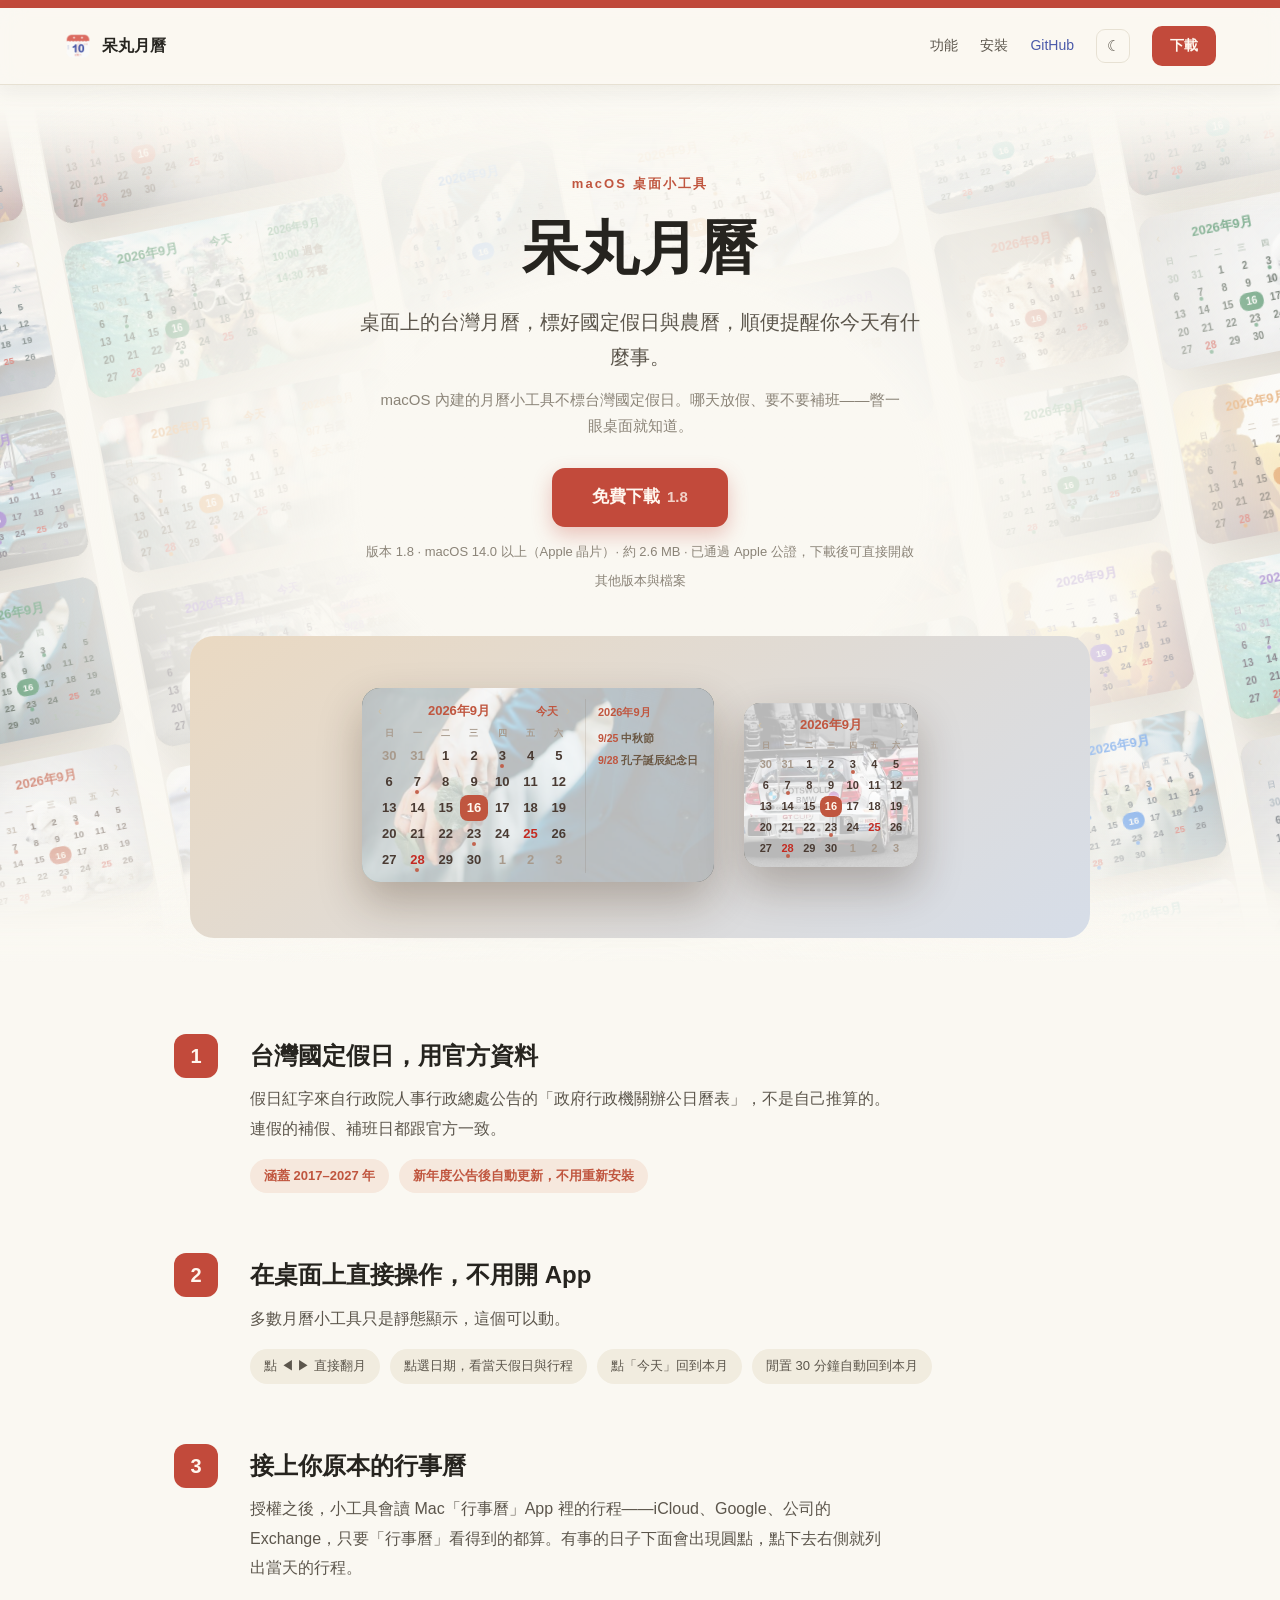
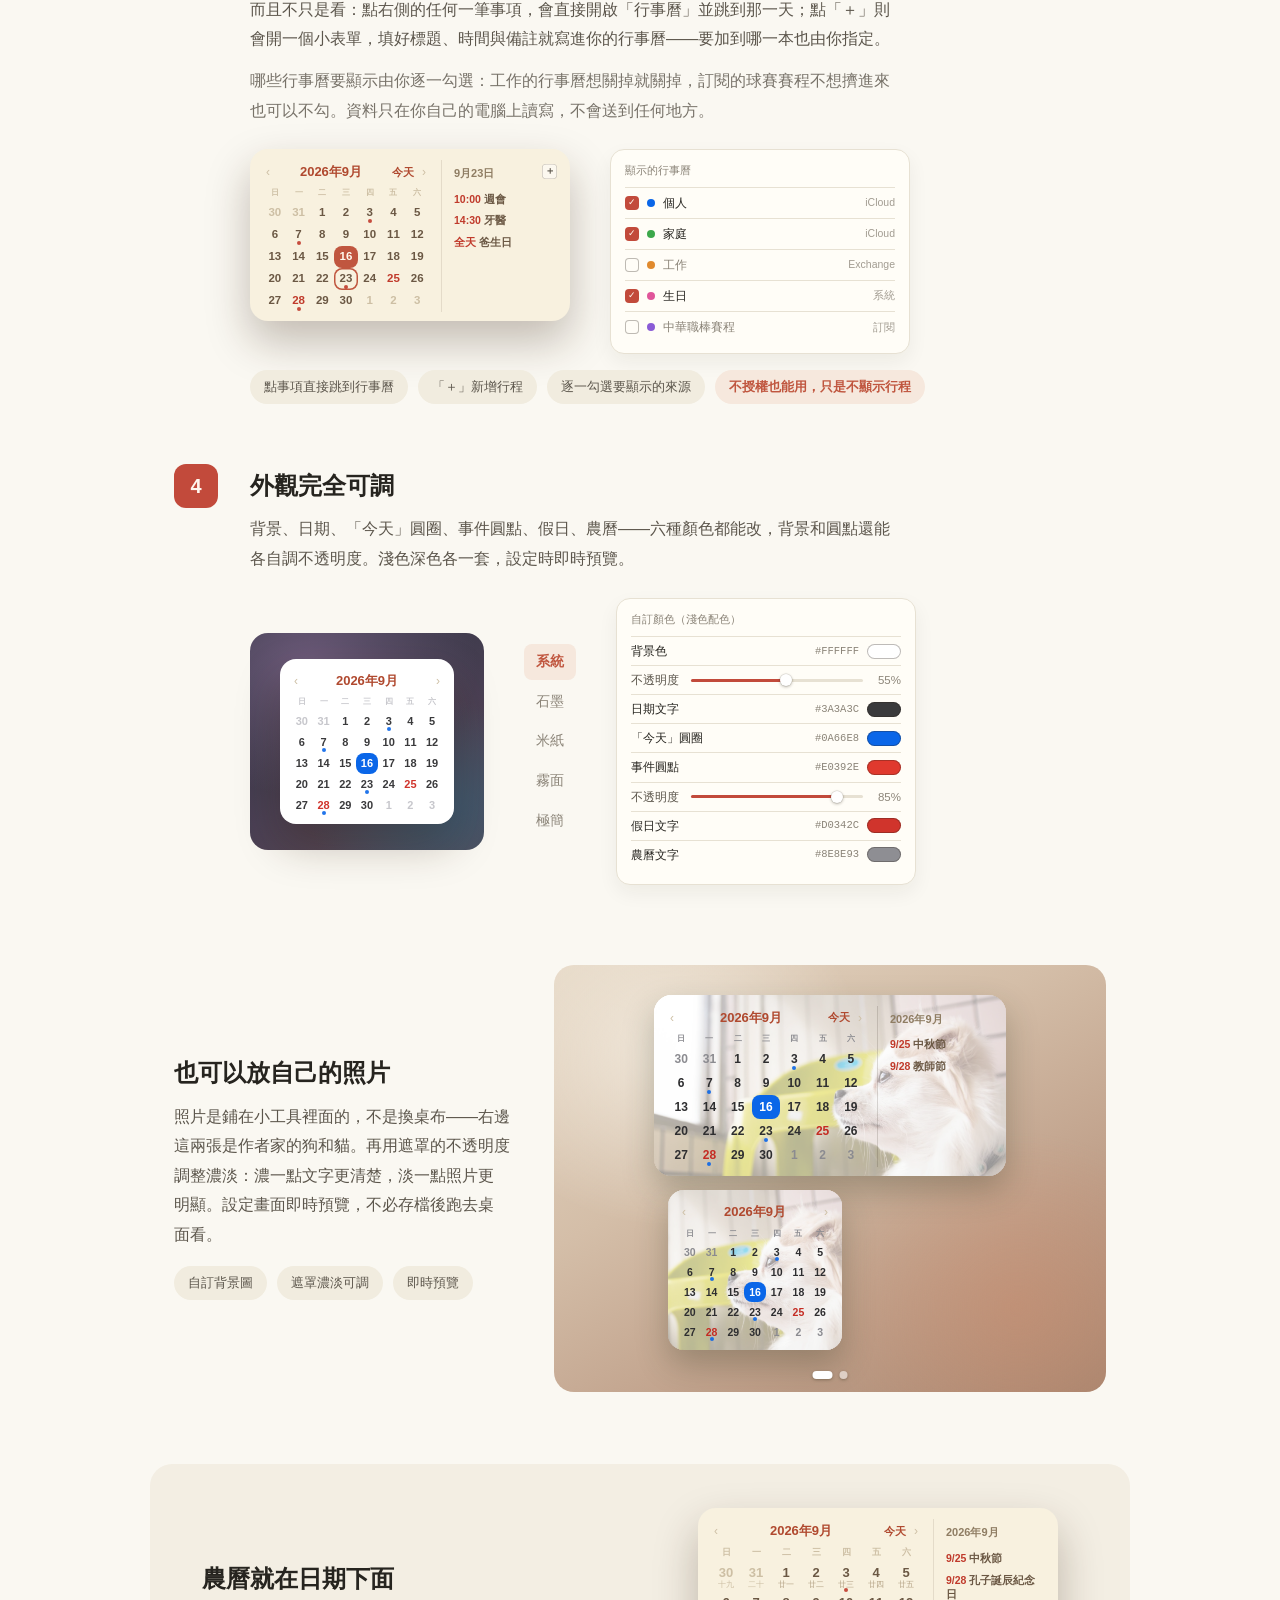
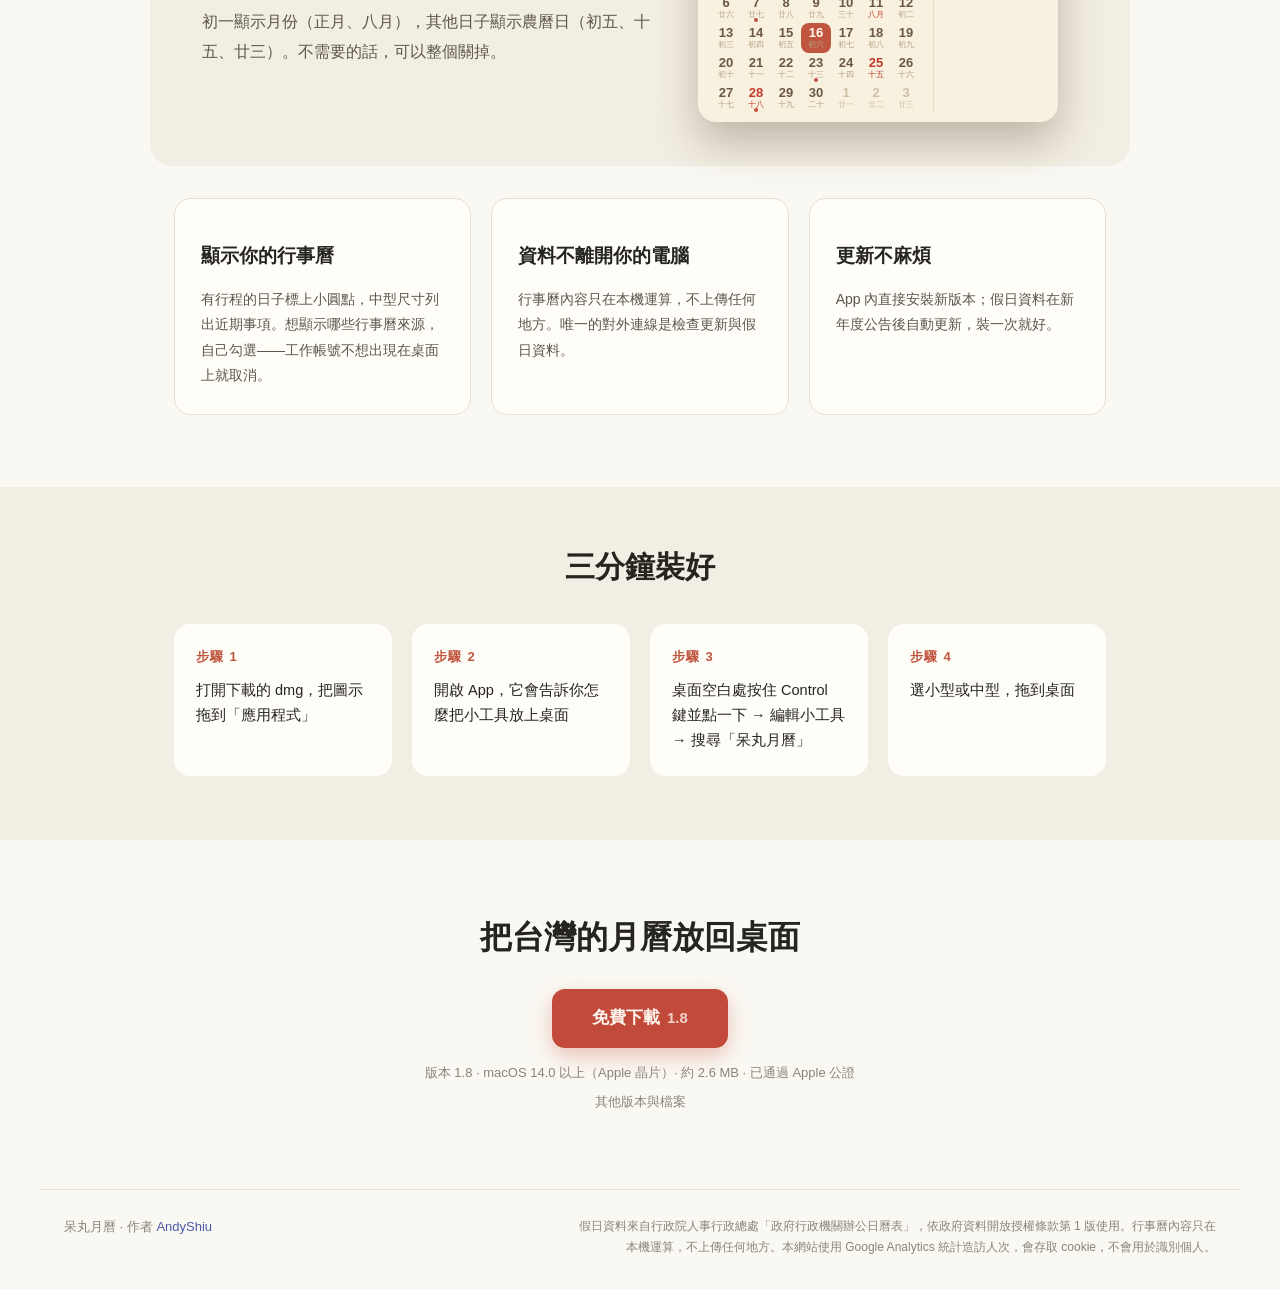
==== commit 57aa058f: "更新官網" ====
--- a/index.html
+++ b/index.html
@@ -20,7 +20,7 @@
 <link rel="icon" type="image/png" sizes="96x96" href="assets/icon-96.png">
 <link rel="icon" type="image/png" sizes="48x48" href="assets/icon-48.png">
 <link rel="apple-touch-icon" href="assets/icon.png">
-<link rel="stylesheet" href="styles.css?v=1788515385">
+<link rel="stylesheet" href="styles.css?v=1788516129">
 <link rel="preconnect" href="https://api.github.com">
 
 <!-- Google Analytics 4 -->
@@ -458,11 +458,11 @@
   </div>
 </footer>
 
-<script src="calendar.js?v=1788515385" defer></script>
-<script src="hero-marquee.js?v=1788515385" defer></script>
-<script src="scroll.js?v=1788515385" defer></script>
-<script src="release-info.js?v=1788515385" defer></script>
-<script src="download-tracking.js?v=1788515385" defer></script>
+<script src="calendar.js?v=1788516129" defer></script>
+<script src="hero-marquee.js?v=1788516129" defer></script>
+<script src="scroll.js?v=1788516129" defer></script>
+<script src="release-info.js?v=1788516129" defer></script>
+<script src="download-tracking.js?v=1788516129" defer></script>
 <script>
   /* 深淺色切換。選擇會記在 localStorage，下次造訪沿用。 */
   document.getElementById('theme-toggle').addEventListener('click', () => {
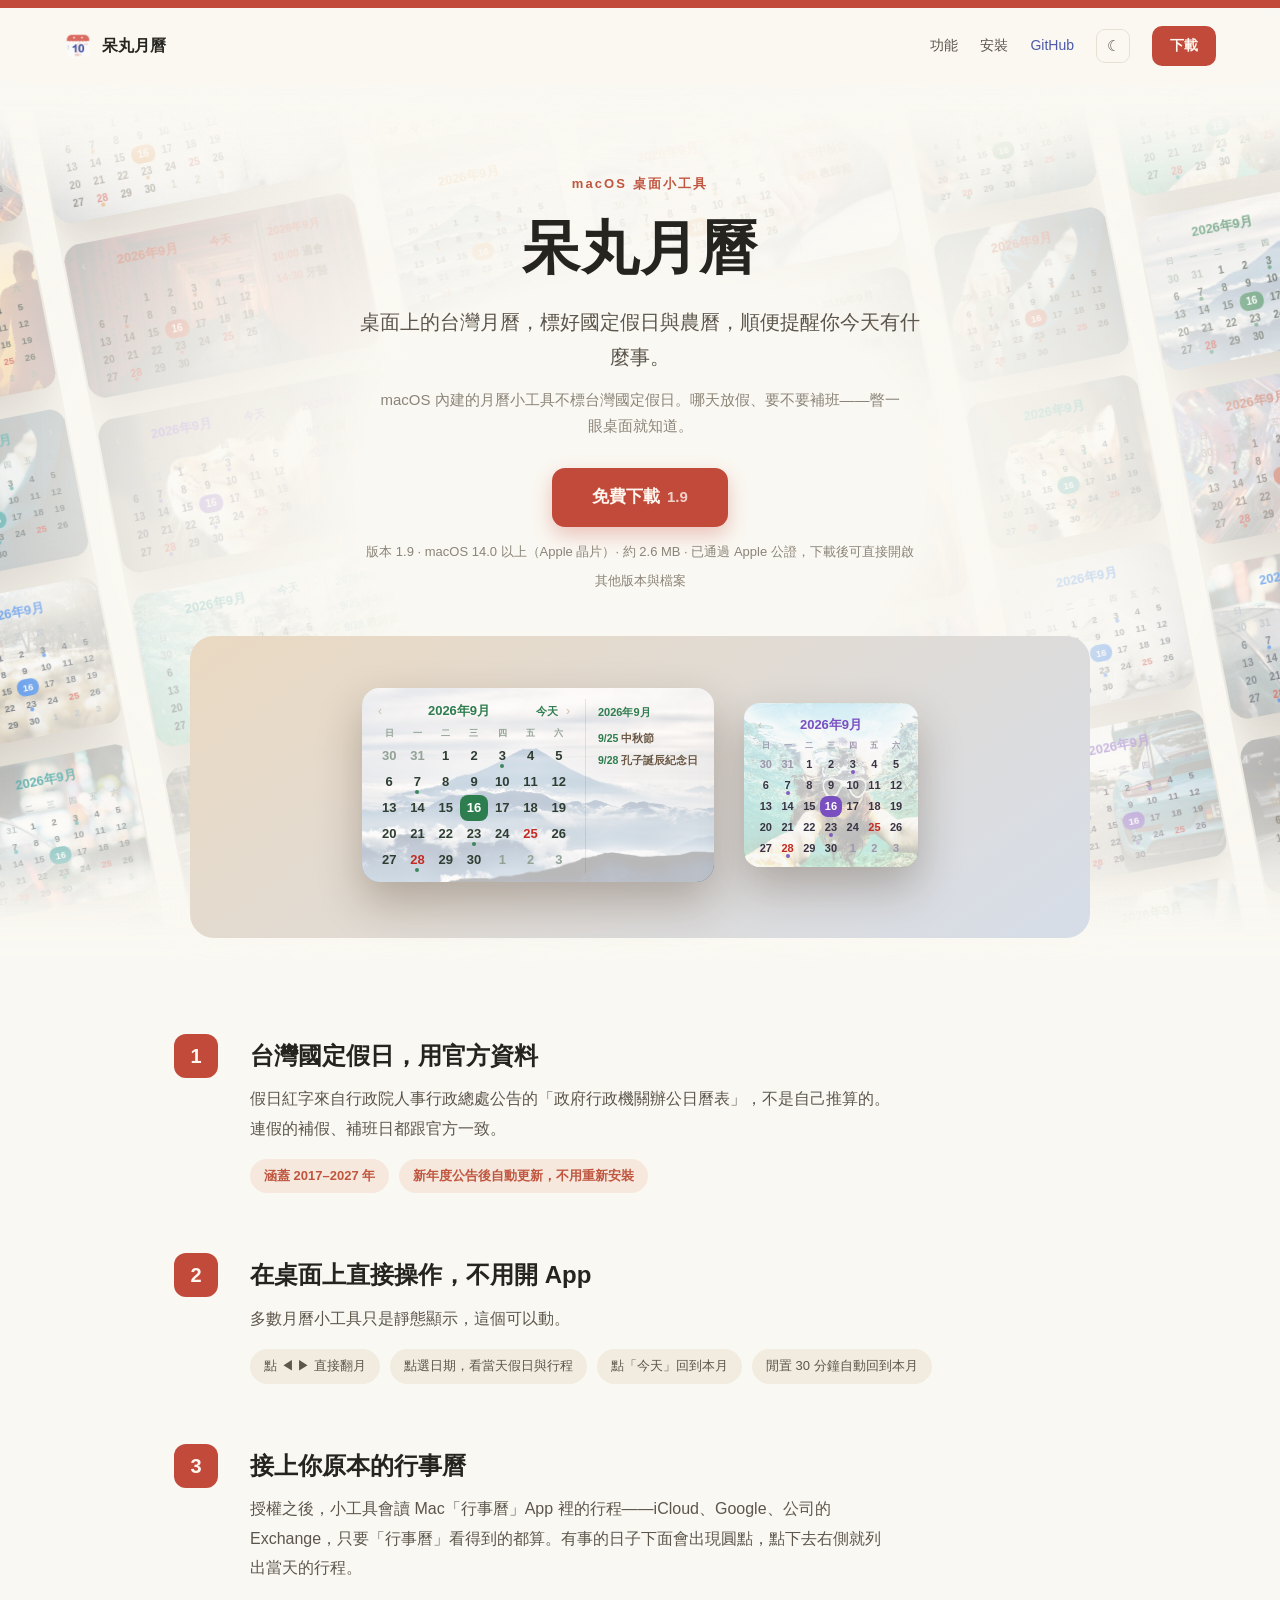
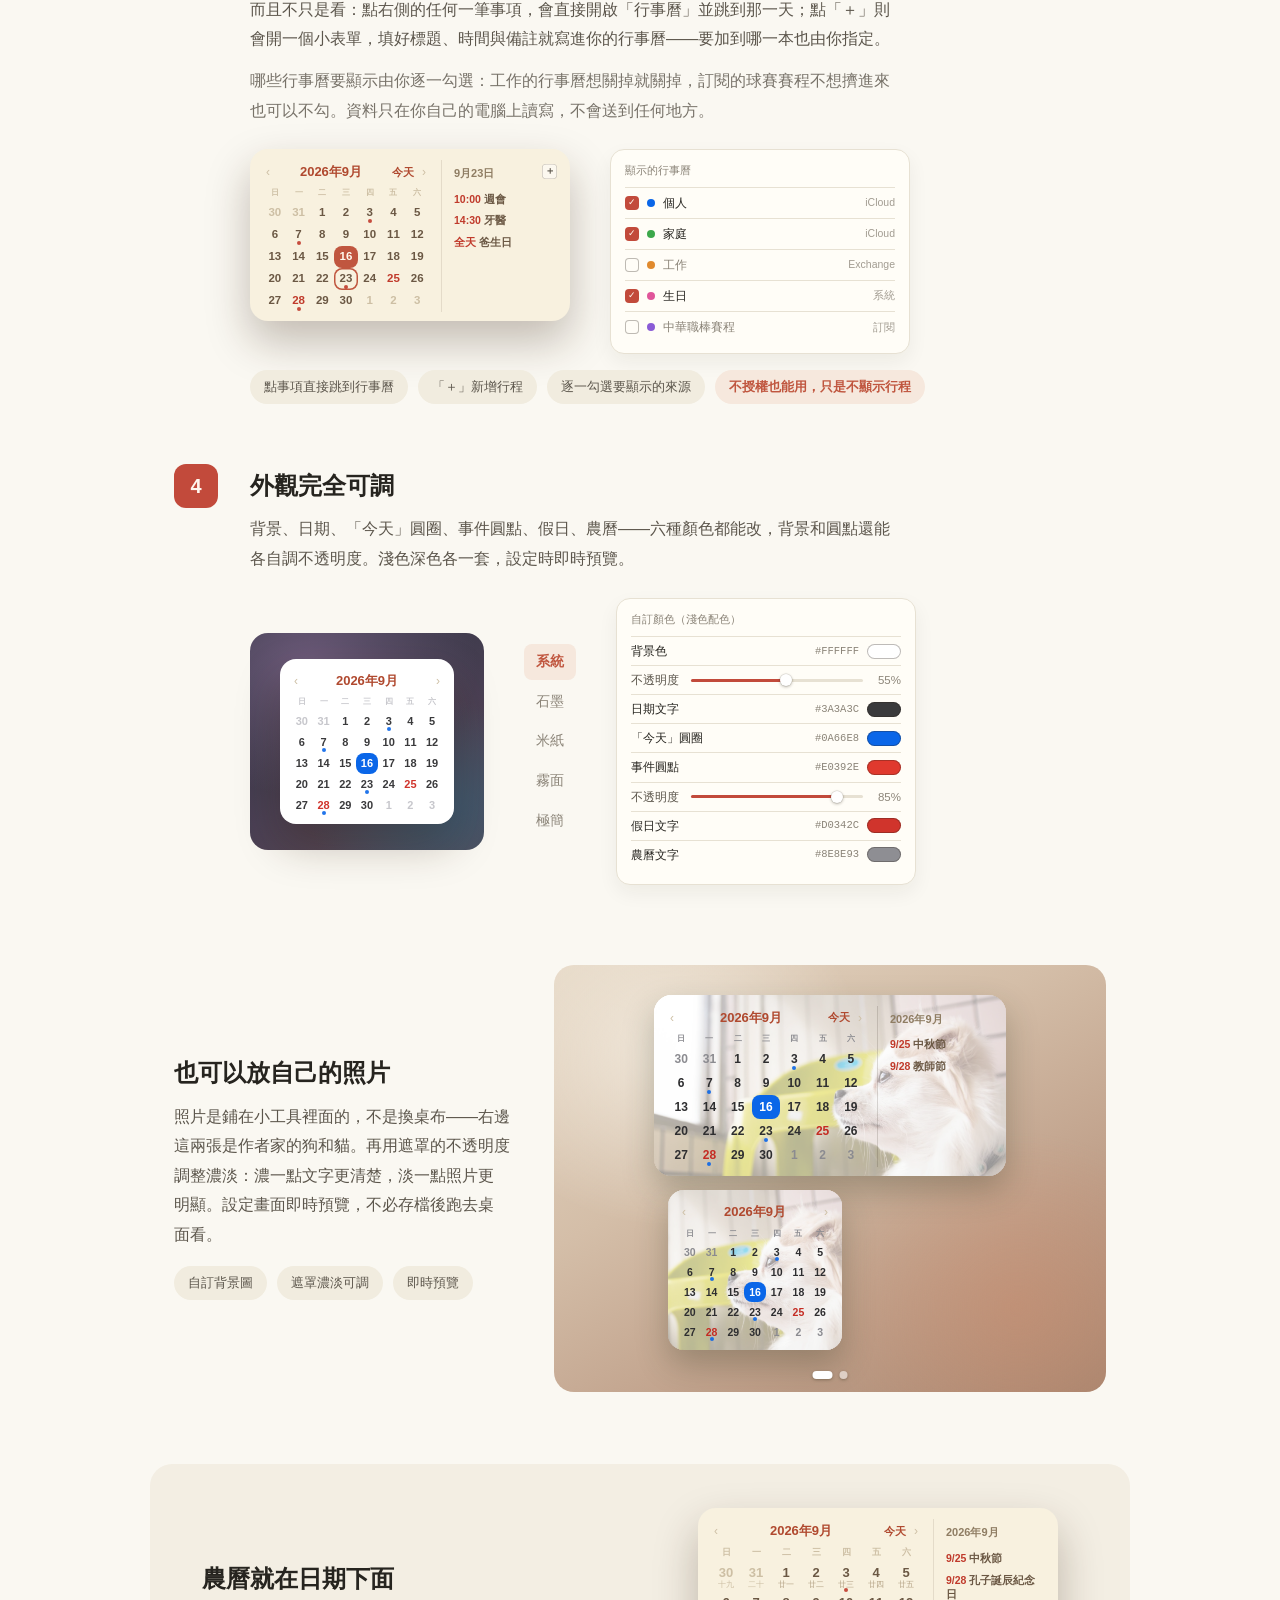
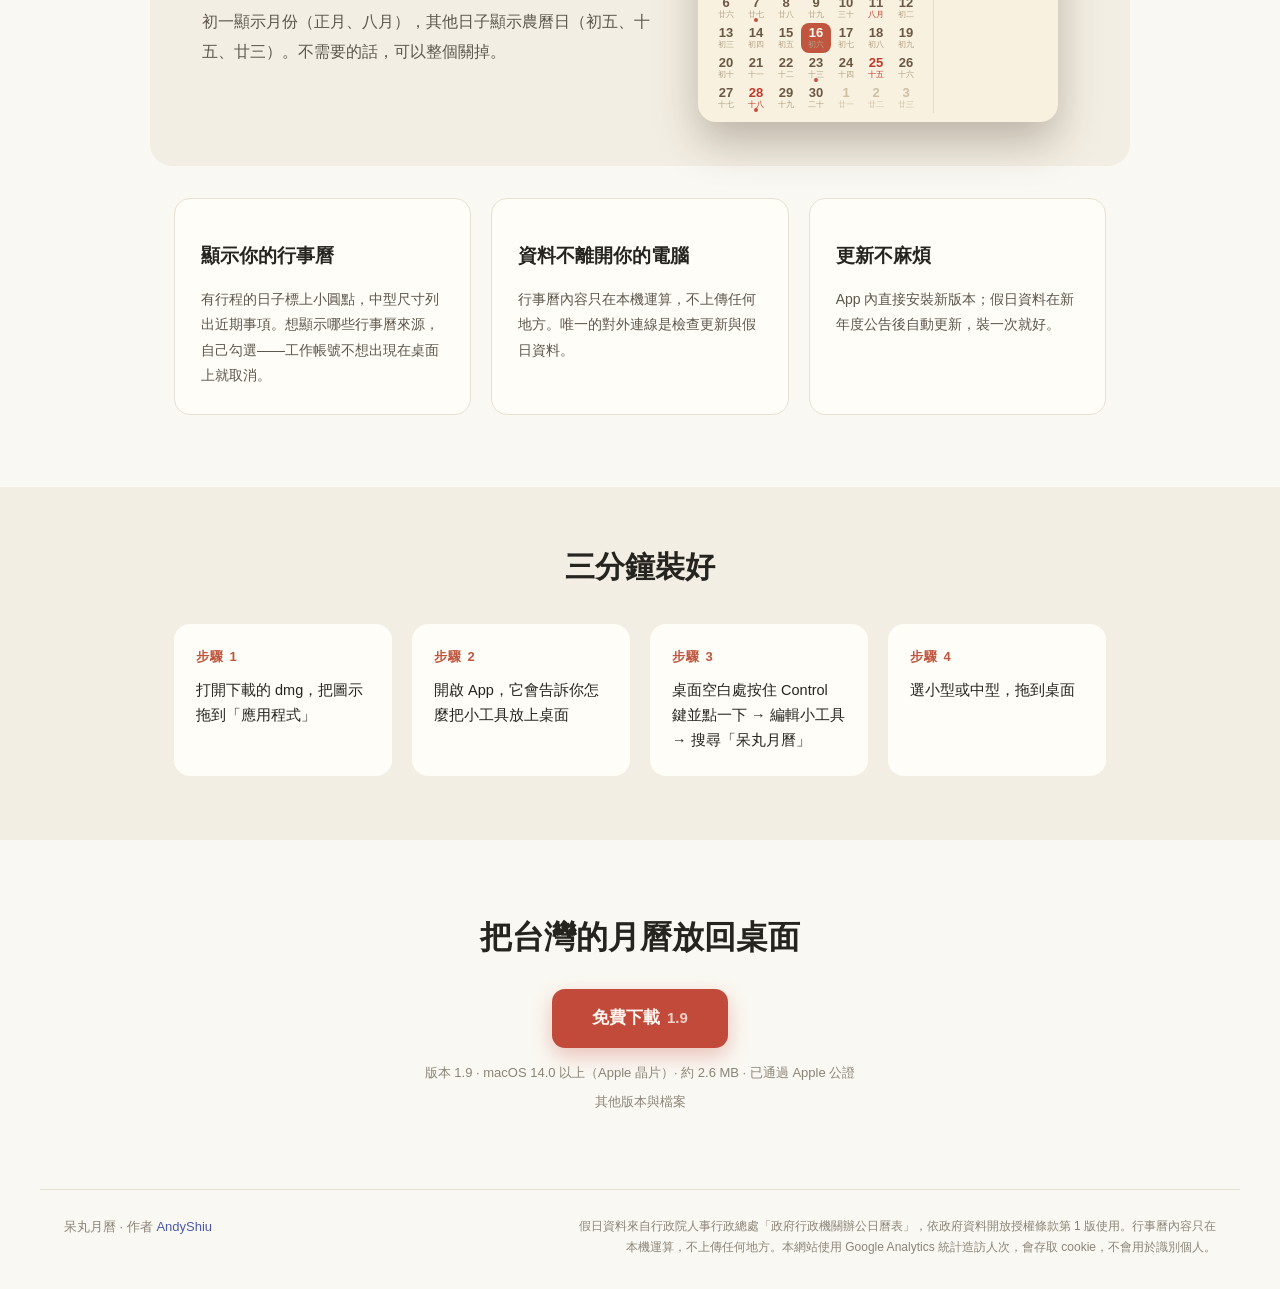
==== commit 2631d0c4: "更新官網" ====
--- a/index.html
+++ b/index.html
@@ -20,7 +20,7 @@
 <link rel="icon" type="image/png" sizes="96x96" href="assets/icon-96.png">
 <link rel="icon" type="image/png" sizes="48x48" href="assets/icon-48.png">
 <link rel="apple-touch-icon" href="assets/icon.png">
-<link rel="stylesheet" href="styles.css?v=1788516129">
+<link rel="stylesheet" href="styles.css?v=1790490819">
 <link rel="preconnect" href="https://api.github.com">
 
 <!-- Google Analytics 4 -->
@@ -70,7 +70,7 @@
   "operatingSystem": "macOS 14.0 或以上（Apple 晶片）",
   "url": "https://taical.andyshiu.com/",
   "downloadUrl": "https://github.com/AndyShiu/TaiCal-releases/releases/latest/download/TaiCal.dmg",
-  "softwareVersion": "1.8",
+  "softwareVersion": "1.9",
   "inLanguage": "zh-Hant",
   "description": "免費的 macOS 桌面月曆小工具，標好台灣國定假日、補班日與農曆，並可顯示 Mac 行事曆的行程。假日資料取自行政院人事行政總處公告的辦公日曆表。",
   "image": "https://taical.andyshiu.com/assets/og.png",
@@ -131,11 +131,11 @@
 
   <div class="hero-cta">
     <a class="btn btn-lg" data-download="hero" href="https://github.com/AndyShiu/TaiCal-releases/releases/latest/download/TaiCal.dmg">
-        免費下載 <span class="btn-version" data-latest-version>1.8</span>
+        免費下載 <span class="btn-version" data-latest-version>1.9</span>
       </a>
   </div>
   <div class="meta">
-    版本 <span data-latest-version>1.8</span> ·
+    版本 <span data-latest-version>1.9</span> ·
     macOS 14.0 以上（Apple 晶片）· 約 <span data-download-size>2.6</span> MB ·
     已通過 Apple 公證，下載後可直接開啟
     <a class="meta-alt" data-releases="hero" href="https://github.com/AndyShiu/TaiCal-releases/releases">其他版本與檔案</a>
@@ -437,11 +437,11 @@
     <h2>把台灣的月曆放回桌面</h2>
     <div class="hero-cta">
       <a class="btn btn-lg" data-download="footer" href="https://github.com/AndyShiu/TaiCal-releases/releases/latest/download/TaiCal.dmg">
-        免費下載 <span class="btn-version" data-latest-version>1.8</span>
+        免費下載 <span class="btn-version" data-latest-version>1.9</span>
       </a>
     </div>
     <div class="meta">
-      版本 <span data-latest-version>1.8</span> ·
+      版本 <span data-latest-version>1.9</span> ·
       macOS 14.0 以上（Apple 晶片）· 約 <span data-download-size>2.6</span> MB ·
       已通過 Apple 公證
       <a class="meta-alt" data-releases="footer" href="https://github.com/AndyShiu/TaiCal-releases/releases">其他版本與檔案</a>
@@ -458,11 +458,11 @@
   </div>
 </footer>
 
-<script src="calendar.js?v=1788516129" defer></script>
-<script src="hero-marquee.js?v=1788516129" defer></script>
-<script src="scroll.js?v=1788516129" defer></script>
-<script src="release-info.js?v=1788516129" defer></script>
-<script src="download-tracking.js?v=1788516129" defer></script>
+<script src="calendar.js?v=1790490819" defer></script>
+<script src="hero-marquee.js?v=1790490819" defer></script>
+<script src="scroll.js?v=1790490819" defer></script>
+<script src="release-info.js?v=1790490819" defer></script>
+<script src="download-tracking.js?v=1790490819" defer></script>
 <script>
   /* 深淺色切換。選擇會記在 localStorage，下次造訪沿用。 */
   document.getElementById('theme-toggle').addEventListener('click', () => {
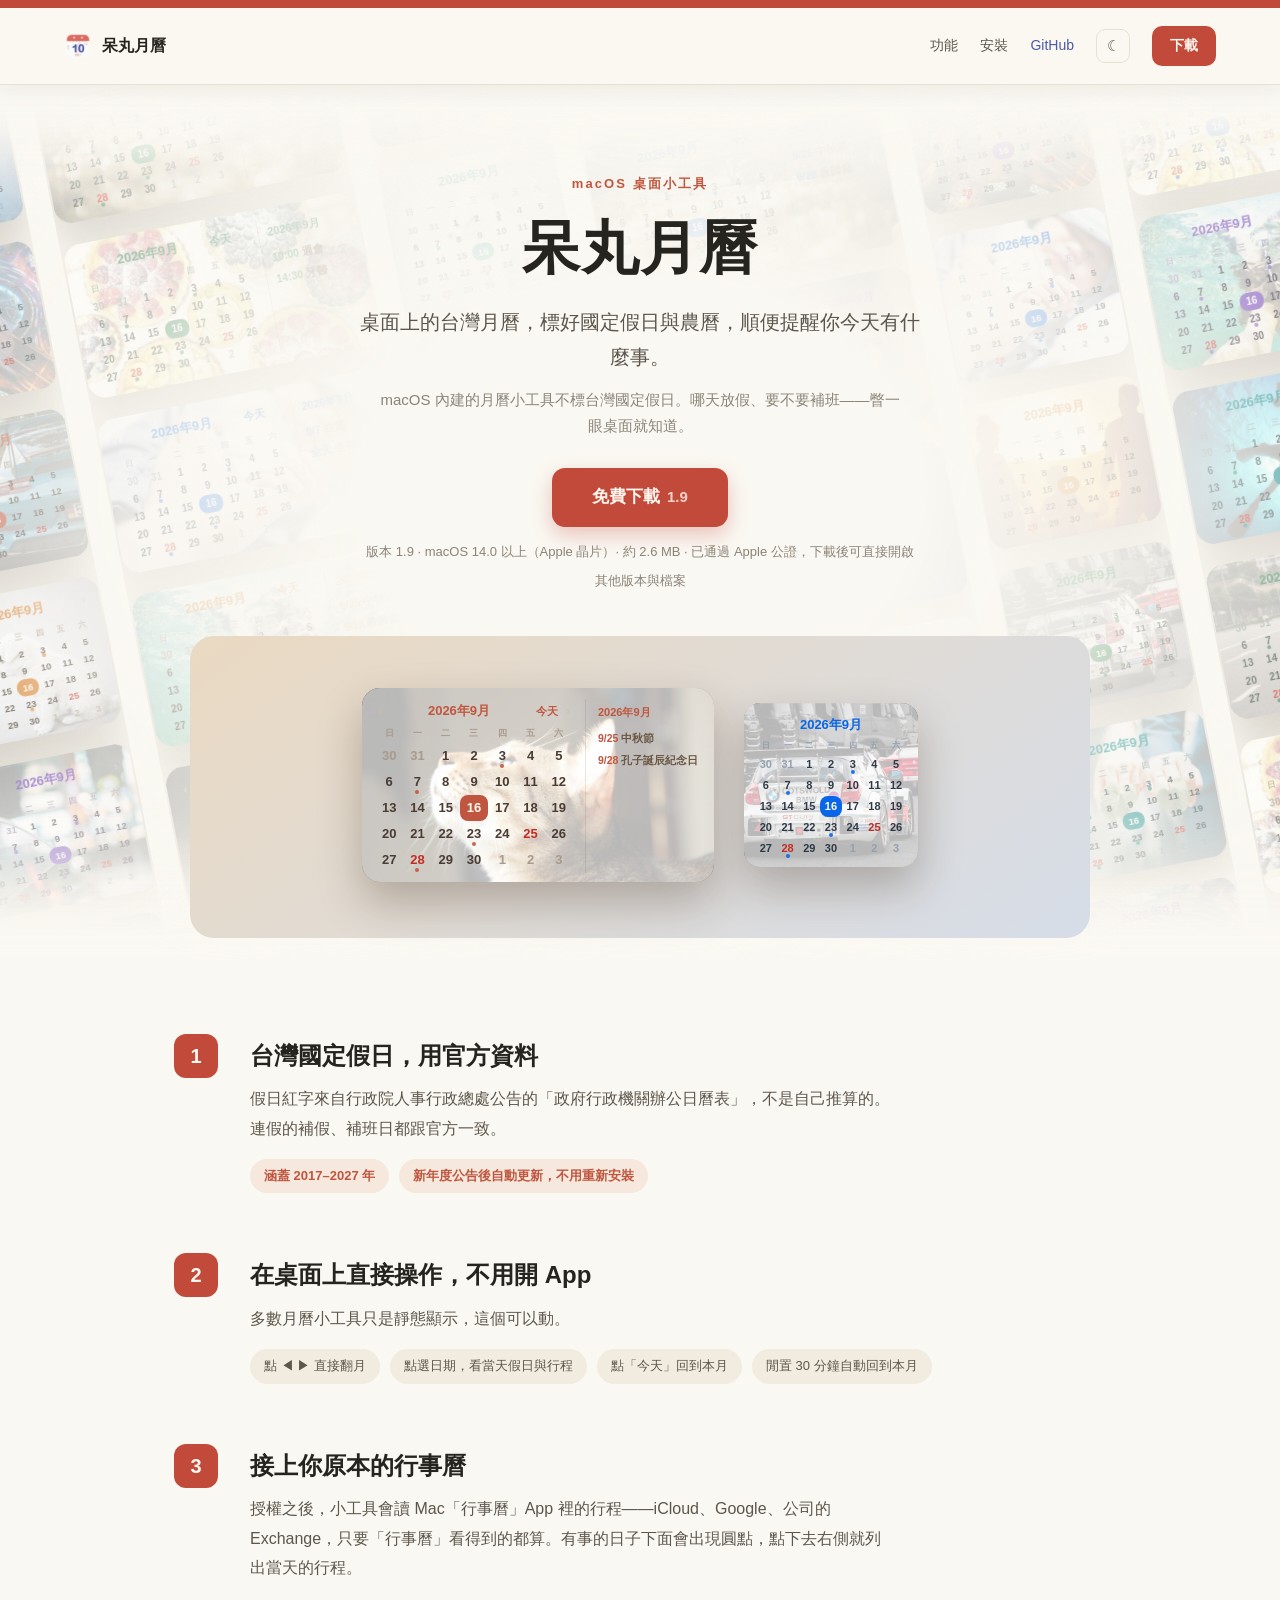
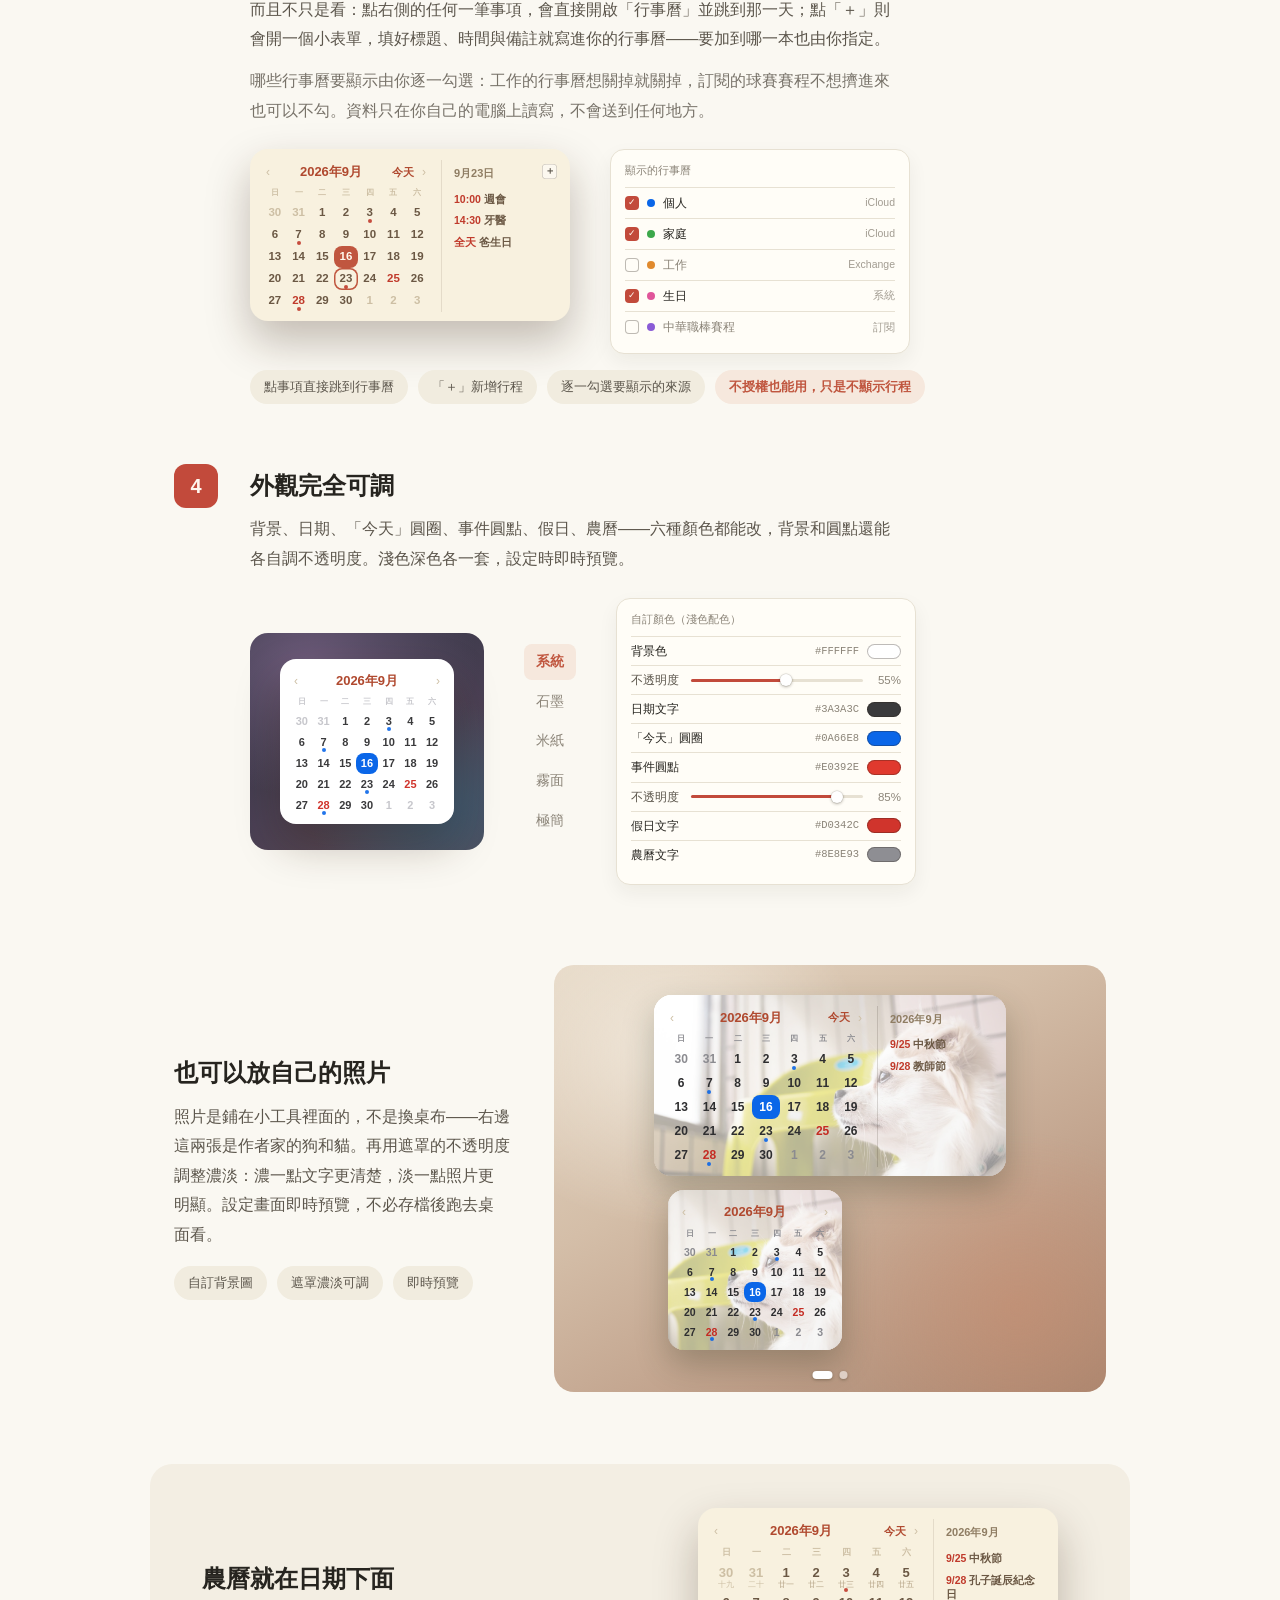
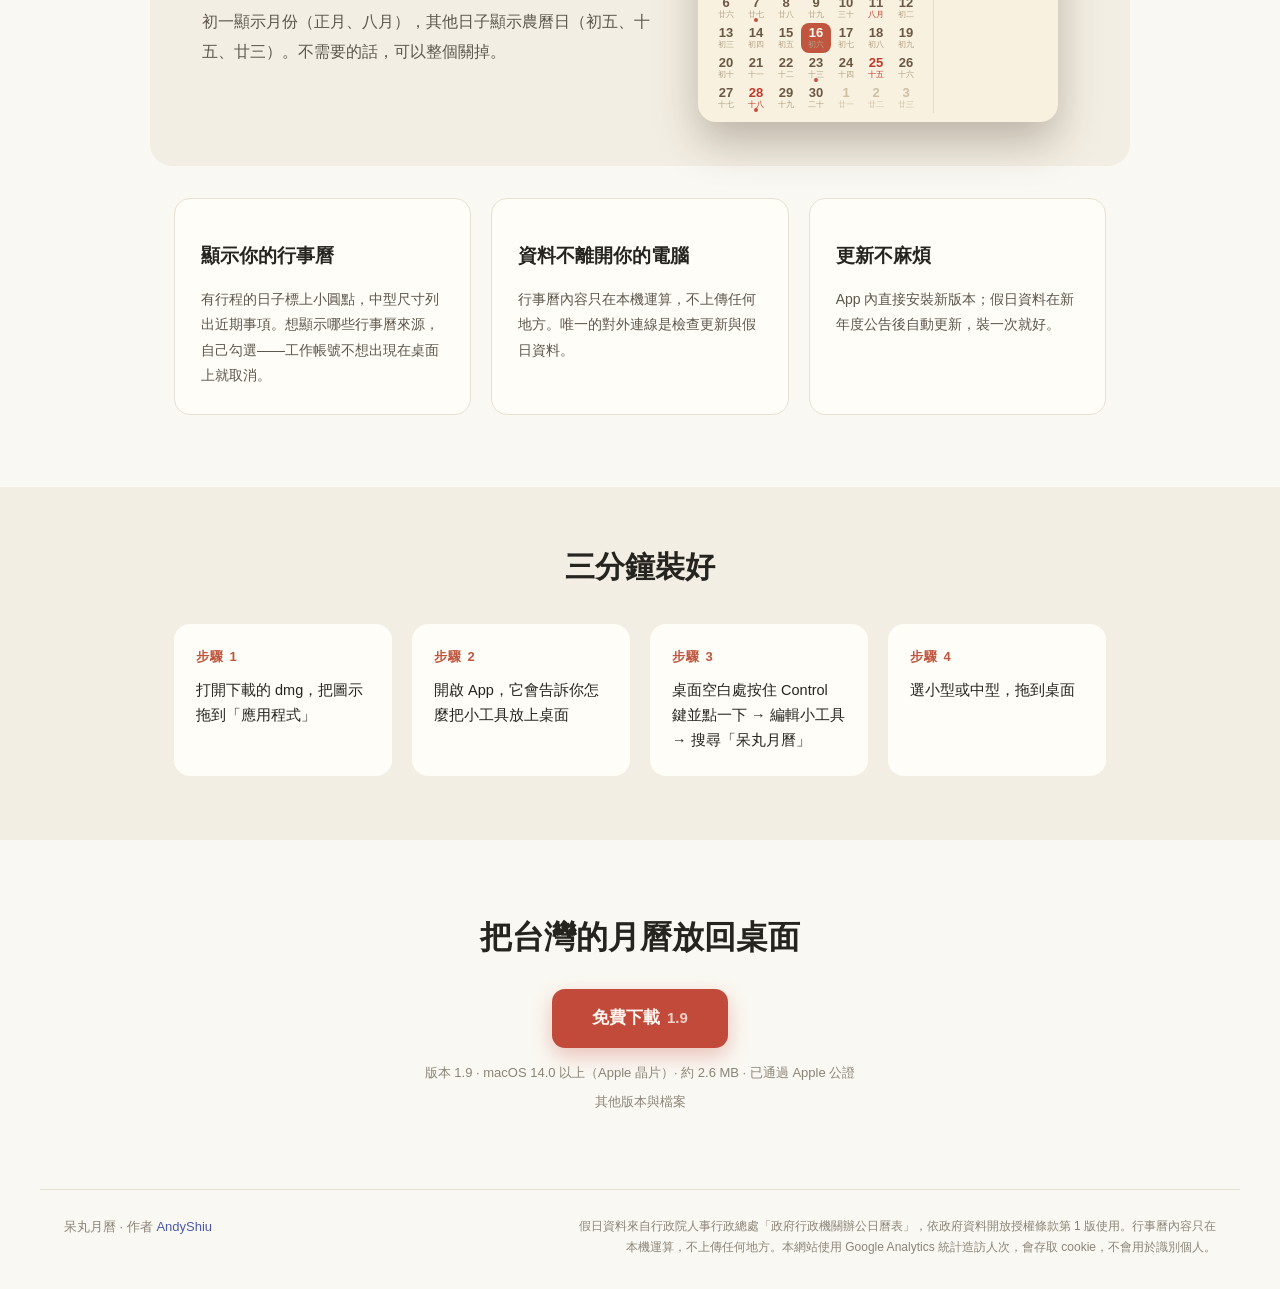
==== commit b9e270bd: "更新官網" ====
--- a/index.html
+++ b/index.html
@@ -20,7 +20,7 @@
 <link rel="icon" type="image/png" sizes="96x96" href="assets/icon-96.png">
 <link rel="icon" type="image/png" sizes="48x48" href="assets/icon-48.png">
 <link rel="apple-touch-icon" href="assets/icon.png">
-<link rel="stylesheet" href="styles.css?v=1790490819">
+<link rel="stylesheet" href="styles.css?v=1790534844">
 <link rel="preconnect" href="https://api.github.com">
 
 <!-- Google Analytics 4 -->
@@ -458,11 +458,11 @@
   </div>
 </footer>
 
-<script src="calendar.js?v=1790490819" defer></script>
-<script src="hero-marquee.js?v=1790490819" defer></script>
-<script src="scroll.js?v=1790490819" defer></script>
-<script src="release-info.js?v=1790490819" defer></script>
-<script src="download-tracking.js?v=1790490819" defer></script>
+<script src="calendar.js?v=1790534844" defer></script>
+<script src="hero-marquee.js?v=1790534844" defer></script>
+<script src="scroll.js?v=1790534844" defer></script>
+<script src="release-info.js?v=1790534844" defer></script>
+<script src="download-tracking.js?v=1790534844" defer></script>
 <script>
   /* 深淺色切換。選擇會記在 localStorage，下次造訪沿用。 */
   document.getElementById('theme-toggle').addEventListener('click', () => {
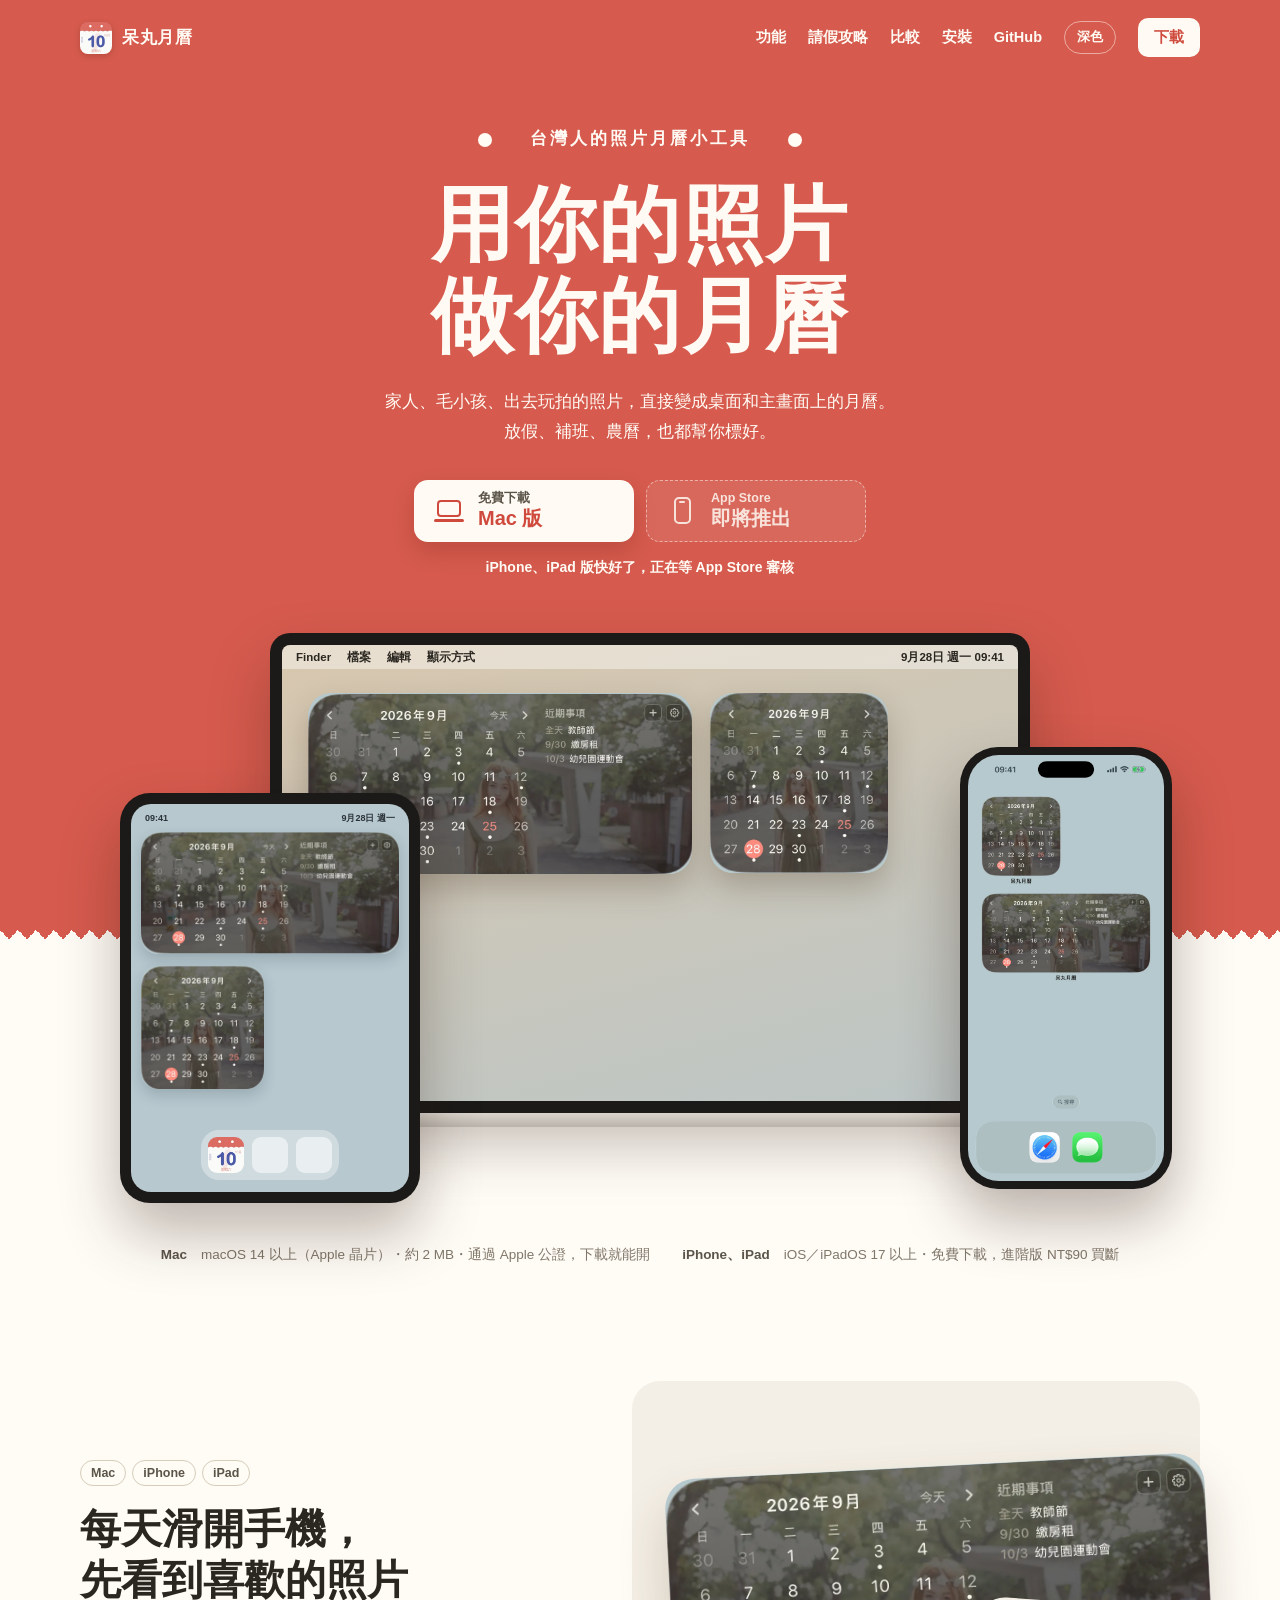
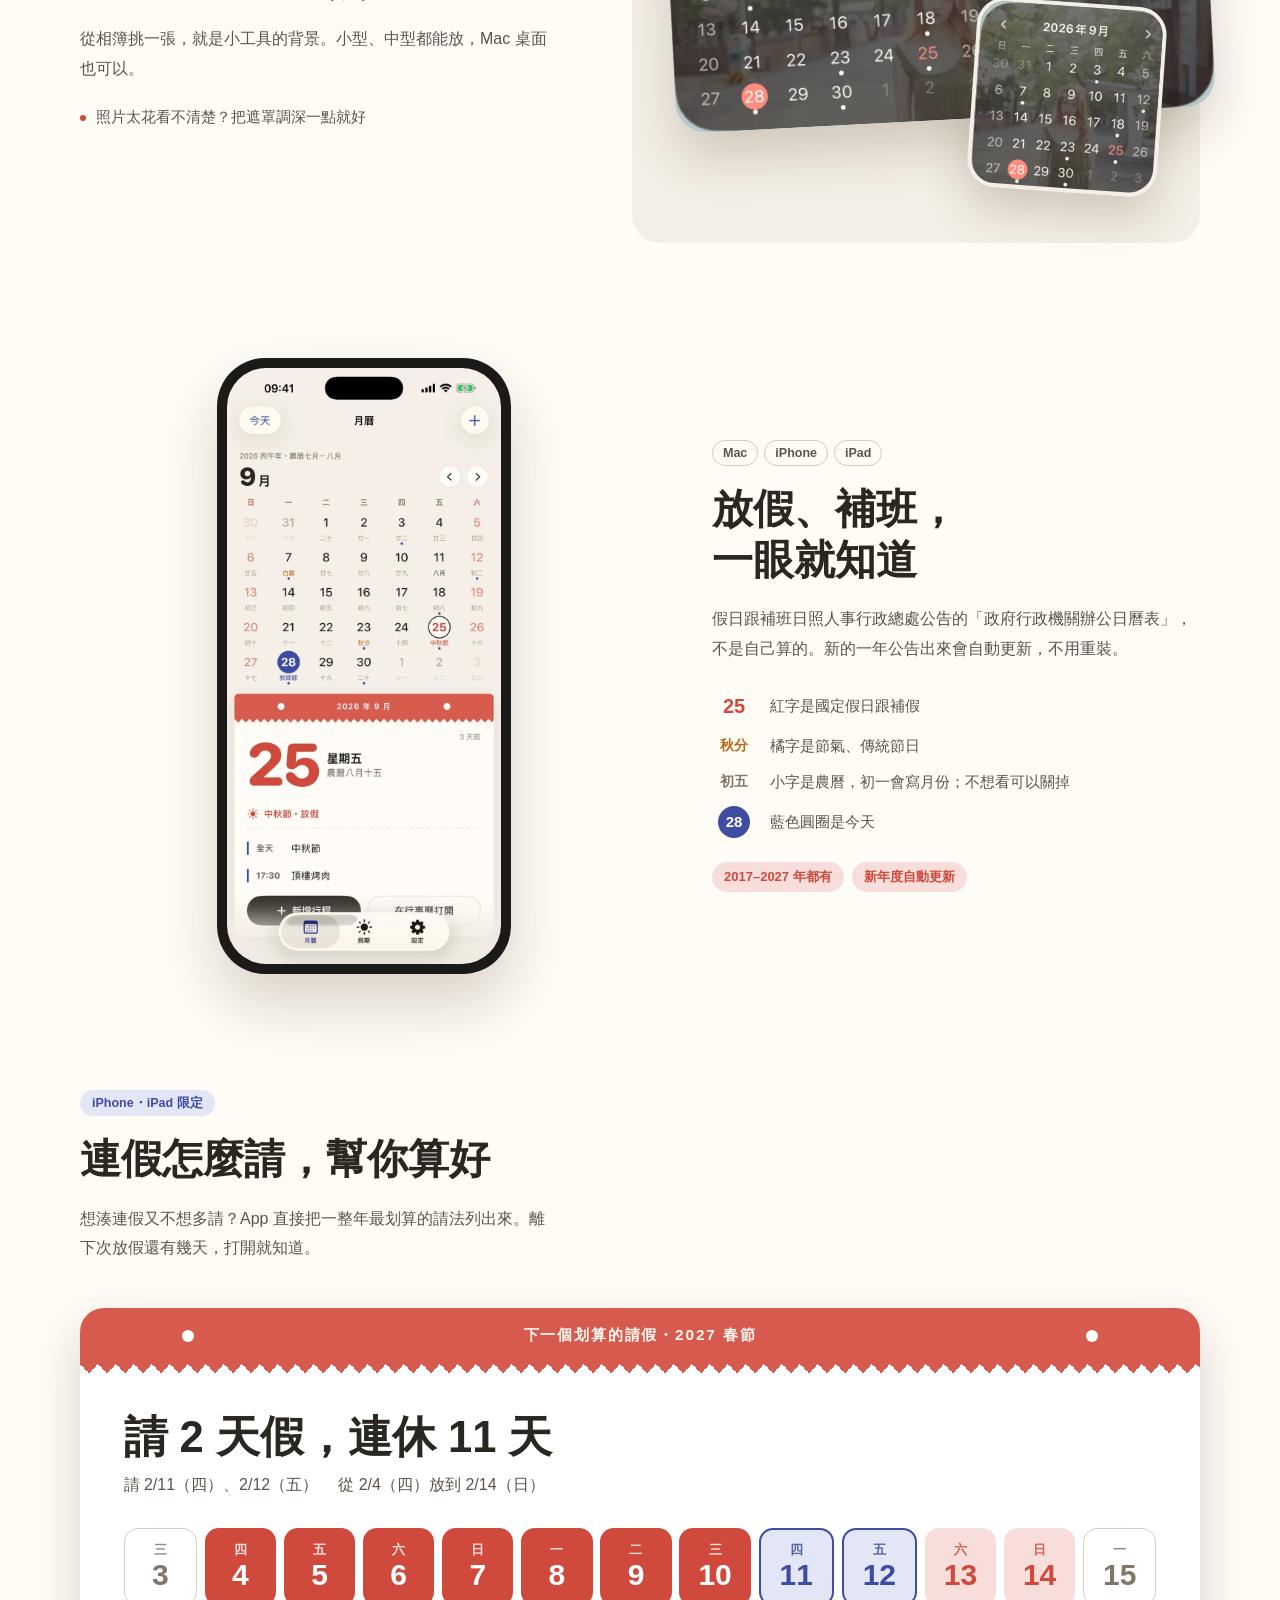
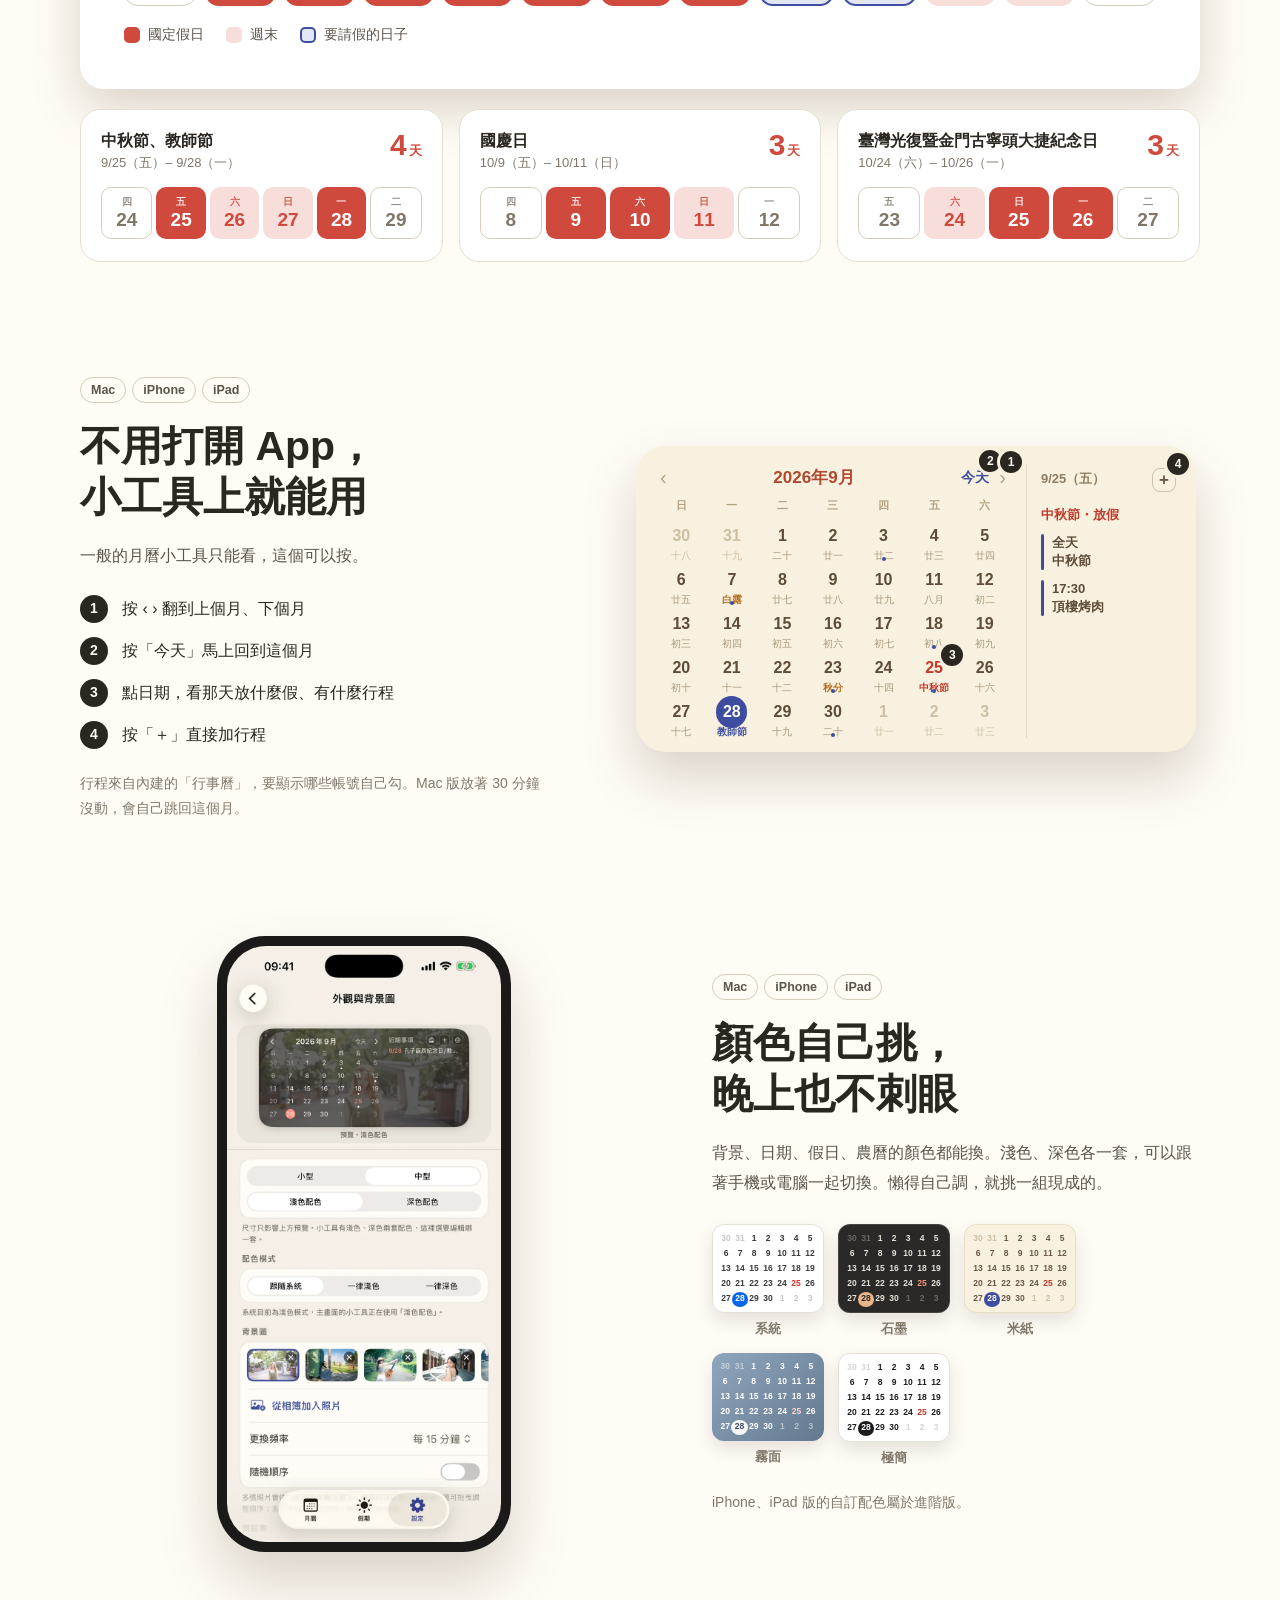
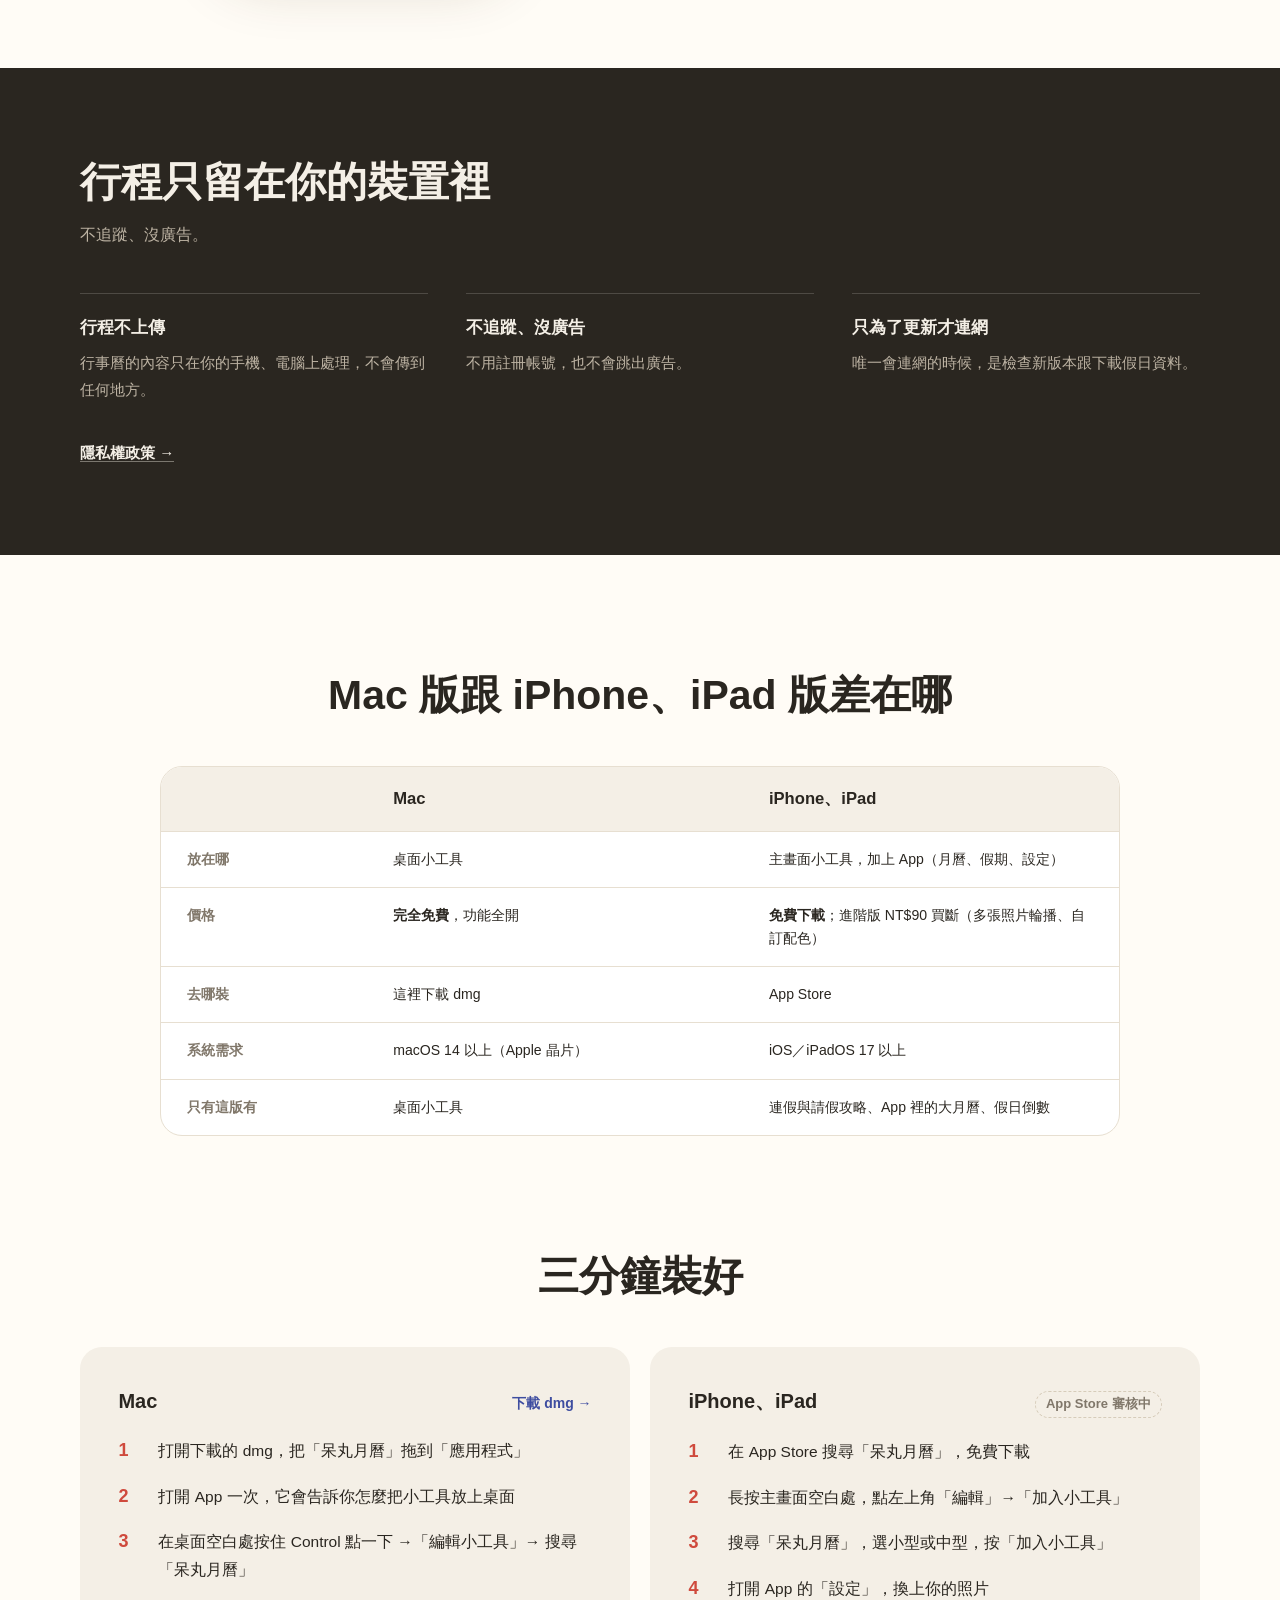
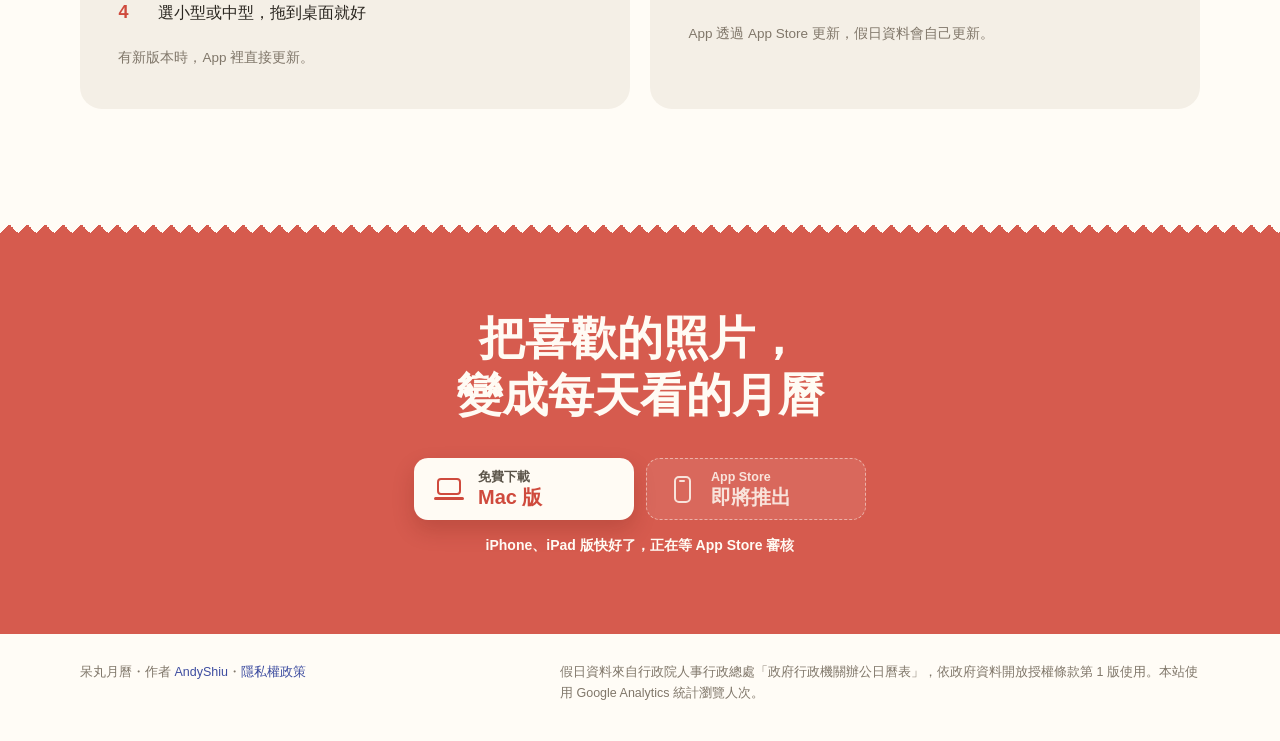
==== commit 375be036: "更新官網" ====
--- a/index.html
+++ b/index.html
@@ -1,27 +1,24 @@
 <!DOCTYPE html>
-<html lang="zh-Hant-TW" data-theme="light">
+<html lang="zh-Hant-TW" data-appstore="soon">
 <head>
 <meta charset="utf-8">
 <meta name="viewport" content="width=device-width, initial-scale=1">
 <!-- Google Search Console 的所有權驗證。移除它會失去這個資源的權限。 -->
 <meta name="google-site-verification" content="XE76q5gbGcL6Rp7oVSzj8KB869Sz7yccI2xBAh6XR0g">
 
-<title>呆丸月曆 — 標台灣國定假日的 macOS 桌面月曆小工具</title>
-<meta name="description" content="免費的 macOS 桌面月曆小工具，標好台灣國定假日、補班日與農曆，還能顯示 Mac 行事曆的行程。假日資料取自人事行政總處公告的辦公日曆表，支援 macOS 14 以上。">
-<meta name="keywords" content="macOS 月曆小工具, 台灣國定假日, 桌面小工具, 農曆, 補班日, Mac 行事曆, 辦公日曆表">
+<title>呆丸月曆 — 台灣人的照片月曆小工具（Mac、iPhone、iPad）</title>
+<meta name="description" content="用你的照片做你的月曆。Mac、iPhone、iPad 都能用的月曆小工具，標好台灣國定假日、補班日與農曆，還會幫你算連假怎麼請最划算。假日資料取自人事行政總處公告的辦公日曆表。">
+<meta name="keywords" content="照片月曆小工具, 月曆小工具, 台灣國定假日, 補班日, 農曆, 請假攻略, 連假, iPhone 小工具, macOS 桌面小工具, 辦公日曆表">
 <link rel="canonical" href="https://taical.andyshiu.com/">
 <meta name="robots" content="index, follow, max-image-preview:large">
-<meta name="theme-color" content="#C24A3B">
-<!-- Google 要求搜尋結果的圖示必須是 48px 的倍數，原本給的 256x256 不符合，
-     結果搜尋結果只顯示預設的地球圖示。同時在根目錄放一份 favicon.ico——
-     Google 與舊瀏覽器會直接請求那個路徑，不看 HTML 裡的宣告。 -->
+<meta name="theme-color" content="#D65B4E">
+<!-- Google 要求搜尋結果的圖示必須是 48px 的倍數；根目錄的 favicon.ico 給 Google 與舊瀏覽器 -->
 <link rel="icon" href="/favicon.ico" sizes="any">
 <link rel="icon" type="image/png" sizes="192x192" href="assets/icon-192.png">
 <link rel="icon" type="image/png" sizes="96x96" href="assets/icon-96.png">
 <link rel="icon" type="image/png" sizes="48x48" href="assets/icon-48.png">
 <link rel="apple-touch-icon" href="assets/icon.png">
-<link rel="stylesheet" href="styles.css?v=1790534844">
-<link rel="preconnect" href="https://api.github.com">
+<link rel="stylesheet" href="styles.css?v=1790618708">
 
 <!-- Google Analytics 4 -->
 <script async src="https://www.googletagmanager.com/gtag/js?id=G-9WMRXBMDGN"></script>
@@ -33,29 +30,37 @@
 </script>
 
 <script>
-  /* 在樣式套用前就決定主題，避免載入時先閃一下淺色再跳深色。
-     預設淺色——這個網站的視覺主體是帶紙感的淺色設計，
-     深色是使用者主動選擇的選項，不跟隨系統。 */
+  /* 在樣式套用前就決定主題，避免載入時先閃一下另一種顏色。
+     預設跟隨系統；使用者手動切換過才寫進 data-theme。 */
   try {
     var saved = localStorage.getItem('taical-theme');
-    if (saved === 'dark') document.documentElement.dataset.theme = 'dark';
-  } catch (e) { /* 私密瀏覽等情況下 localStorage 不可用，維持預設淺色 */ }
+    if (saved === 'dark' || saved === 'light') document.documentElement.dataset.theme = saved;
+  } catch (e) { /* 私密瀏覽等情況下 localStorage 不可用，跟隨系統 */ }
+  /* 手機、平板打開時 App Store 按鈕排在前面（寬度小的在 CSS 處理，這裡補上寬螢幕的 iPad） */
+  if (/iPhone|iPad|iPod|Android/i.test(navigator.userAgent) ||
+      (navigator.platform === 'MacIntel' && navigator.maxTouchPoints > 1)) {
+    document.documentElement.classList.add('app-first');
+  }
+  /* 捲動動畫：在第一次繪製前就標記，內容才不會先閃出來再消失（細節見 site.js） */
+  if (!matchMedia('(prefers-reduced-motion: reduce)').matches && 'IntersectionObserver' in window) {
+    document.documentElement.classList.add('anim');
+  }
 </script>
 
 <meta property="og:type" content="website">
 <meta property="og:site_name" content="呆丸月曆">
 <meta property="og:locale" content="zh_TW">
 <meta property="og:url" content="https://taical.andyshiu.com/">
-<meta property="og:title" content="呆丸月曆 — 標台灣國定假日的 macOS 桌面月曆小工具">
-<meta property="og:description" content="桌面上的台灣月曆，標好國定假日、補班日與農曆，順便提醒你今天有什麼事。免費、開源、已通過 Apple 公證。">
+<meta property="og:title" content="呆丸月曆 — 用你的照片，做你的月曆">
+<meta property="og:description" content="Mac、iPhone、iPad 都能用的照片月曆小工具。放假、補班、農曆都標好，連假怎麼請也幫你算好。">
 <!-- 分享圖必須是絕對網址，相對路徑各家平台抓不到 -->
 <meta property="og:image" content="https://taical.andyshiu.com/assets/og.png">
 <meta property="og:image:width" content="1200">
 <meta property="og:image:height" content="630">
-<meta property="og:image:alt" content="呆丸月曆的桌面小工具，月曆上標著中秋節與教師節">
+<meta property="og:image:alt" content="呆丸月曆的月曆小工具，月曆上標著中秋節與教師節">
 <meta name="twitter:card" content="summary_large_image">
-<meta name="twitter:title" content="呆丸月曆 — 標台灣國定假日的 macOS 桌面月曆小工具">
-<meta name="twitter:description" content="桌面上的台灣月曆，標好國定假日、補班日與農曆。免費、開源、已通過 Apple 公證。">
+<meta name="twitter:title" content="呆丸月曆 — 用你的照片，做你的月曆">
+<meta name="twitter:description" content="Mac、iPhone、iPad 都能用的照片月曆小工具。放假、補班、農曆都標好。">
 <meta name="twitter:image" content="https://taical.andyshiu.com/assets/og.png">
 
 <!-- 結構化資料：讓搜尋結果能顯示應用程式的作業系統、價格與分類 -->
@@ -66,28 +71,19 @@
   "name": "呆丸月曆",
   "alternateName": "TaiCal",
   "applicationCategory": "UtilitiesApplication",
-  "applicationSubCategory": "桌面小工具",
-  "operatingSystem": "macOS 14.0 或以上（Apple 晶片）",
+  "applicationSubCategory": "月曆小工具",
+  "operatingSystem": "macOS 14.0 以上（Apple 晶片）、iOS 17 以上、iPadOS 17 以上",
   "url": "https://taical.andyshiu.com/",
   "downloadUrl": "https://github.com/AndyShiu/TaiCal-releases/releases/latest/download/TaiCal.dmg",
   "softwareVersion": "1.9",
   "inLanguage": "zh-Hant",
-  "description": "免費的 macOS 桌面月曆小工具，標好台灣國定假日、補班日與農曆，並可顯示 Mac 行事曆的行程。假日資料取自行政院人事行政總處公告的辦公日曆表。",
+  "description": "Mac、iPhone、iPad 都能用的照片月曆小工具，標好台灣國定假日、補班日與農曆，並幫你算連假怎麼請最划算。假日資料取自行政院人事行政總處公告的辦公日曆表。",
   "image": "https://taical.andyshiu.com/assets/og.png",
-  "offers": {
-    "@type": "Offer",
-    "price": "0",
-    "priceCurrency": "TWD"
-  },
-  "author": {
-    "@type": "Person",
-    "name": "AndyShiu",
-    "url": "https://github.com/AndyShiu"
-  }
+  "offers": { "@type": "Offer", "price": "0", "priceCurrency": "TWD" },
+  "author": { "@type": "Person", "name": "AndyShiu", "url": "https://github.com/AndyShiu" }
 }
 </script>
-<!-- 站名：搜尋結果左上角顯示「呆丸月曆」而不是網域名。
-     Google 只從首頁的 WebSite 資料讀站名，SoftwareApplication 的 name 不算。 -->
+<!-- 站名：Google 只從首頁的 WebSite 資料讀站名 -->
 <script type="application/ld+json">
 {
   "@context": "https://schema.org",
@@ -100,383 +96,279 @@
 </head>
 <body>
 
-<div class="tear"></div>
-
-<span class="nav-sentinel" aria-hidden="true"></span>
-<div class="nav-bar">
-<nav class="nav">
-  <div class="nav-brand">
-    <img src="assets/icon-256.png" alt="" width="28" height="28">
-    <span>呆丸月曆</span>
-  </div>
-  <div class="nav-links">
-    <a href="#features">功能</a>
-    <a href="#install">安裝</a>
-    <a class="gh" href="https://github.com/AndyShiu/TaiCal-releases">GitHub</a>
-    <button class="theme-toggle" type="button" id="theme-toggle"
-            aria-label="切換深淺色" title="切換深淺色">
-      <span class="icon-light" aria-hidden="true">☾</span>
-      <span class="icon-dark" aria-hidden="true">☀</span>
-    </button>
-    <a class="btn" data-download="nav" href="https://github.com/AndyShiu/TaiCal-releases/releases/latest/download/TaiCal.dmg">下載</a>
-  </div>
-</nav>
+<header class="head">
+  <nav class="nav wrap">
+    <a class="brand" href="#"><img src="assets/v2/app-icon.webp" alt="" width="32" height="32"><span>呆丸月曆</span></a>
+    <div class="nav-right">
+      <a class="nav-link" href="#photo">功能</a>
+      <a class="nav-link" href="#leave">請假攻略</a>
+      <a class="nav-link" href="#compare">比較</a>
+      <a class="nav-link" href="#install">安裝</a>
+      <a class="nav-link" href="https://github.com/AndyShiu/TaiCal-releases">GitHub</a>
+      <button class="theme-toggle" type="button" id="theme-toggle" aria-label="切換深淺色"><span class="when-light">深色</span><span class="when-dark">淺色</span></button>
+      <a class="nav-download" href="#download">下載</a>
+    </div>
+  </nav>
+  <div class="hero wrap">
+    <div class="eyebrow"><span class="hole"></span><span>台灣人的照片月曆小工具</span><span class="hole"></span></div>
+    <h1>用你的照片<br>做你的月曆</h1>
+    <p class="hero-sub">家人、毛小孩、出去玩拍的照片，直接變成桌面和主畫面上的月曆。<br>放假、補班、農曆，也都幫你標好。</p>
+    <div class="cta" id="download">
+      <a class="btn-mac" href="https://github.com/AndyShiu/TaiCal-releases/releases/latest/download/TaiCal.dmg" data-track="download_mac_hero"><span class="ic-mac" aria-hidden="true"><span></span><span></span></span><span class="btn-text"><small>免費下載</small><b>Mac 版</b></span></a>
+      <span class="btn-soon if-soon" role="link" aria-disabled="true" data-track="appstore_soon_hero"><span class="ic-phone" aria-hidden="true"><span><span></span></span></span><span class="btn-text"><small>App Store</small><b>即將推出</b></span></span>
+      <a class="btn-appstore if-live" href="#" data-appstore-link data-track="appstore_hero"><img src="assets/v2/app-store-badge.svg" alt="在 App Store 下載" height="62" loading="lazy"></a>
+    </div>
+    <p class="cta-note if-soon">iPhone、iPad 版快好了，正在等 App Store 審核</p>
+    <p class="cta-note if-live">兩個版本都免費下載</p>
+  </div>
+</header>
+
+<div class="stage-band">
+  <div class="stage-tear" aria-hidden="true"></div>
+  <!-- 主視覺：Mac、iPad、iPhone 三台裝置，照片小工具都是從 iPhone 主畫面截圖裁出來的。
+       舞台固定大小，寬度不夠時由 site.js 設定 --k 等比縮小。 -->
+  <div class="stage stage-wide" aria-hidden="true">
+    <div class="dev mac" style="left:190px;top:10px">
+      <div class="mac-frame"><div class="mac-screen">
+        <div class="mac-menubar"><span><b>Finder</b><span>檔案</span><span>編輯</span><span>顯示方式</span></span><span>9月28日 週一 09:41</span></div>
+        <div class="mac-widgets">
+          <div class="crop" style="width:384px;height:181px;border-radius:23px"><img src="assets/v2/00-home-widgets.webp" alt="" style="width:449px;left:-32.3px;top:-317px"></div>
+          <div class="crop" style="width:178px;height:180px;border-radius:23px"><img src="assets/v2/00-home-widgets.webp" alt="" style="width:447.5px;left:-32.2px;top:-95.6px"></div>
+        </div>
+      </div></div>
+      <div class="mac-base"></div>
+    </div>
+    <div class="dev ipad" style="left:40px;top:170px"><div class="ipad-frame"><div class="ipad-screen">
+        <div class="ipad-status"><span>09:41</span><span>9月28日 週一</span></div>
+        <div class="ipad-widgets">
+          <div class="crop" style="width:258px;height:122px;border-radius:17px"><img src="assets/v2/00-home-widgets.webp" alt="" style="width:301.4px;left:-21.7px;top:-213px"></div>
+          <div class="crop" style="width:123px;height:123px;border-radius:17px"><img src="assets/v2/00-home-widgets.webp" alt="" style="width:309.3px;left:-22.3px;top:-66.1px"></div>
+        </div>
+        <div class="ipad-dock"><img src="assets/v2/app-icon.webp" alt=""><span></span><span></span></div>
+      </div></div></div>
+    <div class="dev iphone" style="left:880px;top:124px"><div class="iphone-frame"><div class="iphone-screen"><img src="assets/v2/00-home-widgets.webp" alt="iPhone 主畫面上的照片月曆小工具"></div></div></div>
+  </div>
+  <div class="stage stage-narrow" aria-hidden="true">
+    <div class="dev mac" style="left:26px;top:0;transform:scale(.405)">
+      <div class="mac-frame"><div class="mac-screen">
+        <div class="mac-menubar"><span><b>Finder</b><span>檔案</span><span>編輯</span><span>顯示方式</span></span><span>9月28日 週一 09:41</span></div>
+        <div class="mac-widgets">
+          <div class="crop" style="width:384px;height:181px;border-radius:23px"><img src="assets/v2/00-home-widgets.webp" alt="" style="width:449px;left:-32.3px;top:-317px"></div>
+          <div class="crop" style="width:178px;height:180px;border-radius:23px"><img src="assets/v2/00-home-widgets.webp" alt="" style="width:447.5px;left:-32.2px;top:-95.6px"></div>
+        </div>
+      </div></div>
+      <div class="mac-base"></div>
+    </div>
+    <div class="dev ipad" style="left:4px;top:150px;transform:scale(.5)"><div class="ipad-frame"><div class="ipad-screen">
+        <div class="ipad-status"><span>09:41</span><span>9月28日 週一</span></div>
+        <div class="ipad-widgets">
+          <div class="crop" style="width:258px;height:122px;border-radius:17px"><img src="assets/v2/00-home-widgets.webp" alt="" style="width:301.4px;left:-21.7px;top:-213px"></div>
+          <div class="crop" style="width:123px;height:123px;border-radius:17px"><img src="assets/v2/00-home-widgets.webp" alt="" style="width:309.3px;left:-22.3px;top:-66.1px"></div>
+        </div>
+        <div class="ipad-dock"><img src="assets/v2/app-icon.webp" alt=""><span></span><span></span></div>
+      </div></div></div>
+    <div class="dev iphone" style="left:214px;top:104px;transform:scale(.66)"><div class="iphone-frame"><div class="iphone-screen"><img src="assets/v2/00-home-widgets.webp" alt="iPhone 主畫面上的照片月曆小工具"></div></div></div>
+  </div>
 </div>
-
-<header class="hero">
-  <div class="hero-eyebrow">macOS 桌面小工具</div>
-  <h1>呆丸月曆</h1>
-  <p class="hero-lead">桌面上的台灣月曆，標好國定假日與農曆，順便提醒你今天有什麼事。</p>
-  <p class="hero-sub">macOS 內建的月曆小工具不標台灣國定假日。哪天放假、要不要補班——瞥一眼桌面就知道。</p>
-
-  <div class="hero-cta">
-    <a class="btn btn-lg" data-download="hero" href="https://github.com/AndyShiu/TaiCal-releases/releases/latest/download/TaiCal.dmg">
-        免費下載 <span class="btn-version" data-latest-version>1.9</span>
-      </a>
-  </div>
-  <div class="meta">
-    版本 <span data-latest-version>1.9</span> ·
-    macOS 14.0 以上（Apple 晶片）· 約 <span data-download-size>2.6</span> MB ·
-    已通過 Apple 公證，下載後可直接開啟
-    <a class="meta-alt" data-releases="hero" href="https://github.com/AndyShiu/TaiCal-releases/releases">其他版本與檔案</a>
-  </div>
-
-  <div class="stage">
-    <div class="widget widget-md">
-      <div class="widget-main">
-        <div class="widget-head">
-          <span class="arrow">‹</span>
-          <span class="month">2026年9月</span>
-          <span class="today">今天</span>
-          <span class="arrow">›</span>
-        </div>
-        <div data-calendar="ricePaper" data-cell-height="26" data-font-size="13"></div>
-      </div>
-      <div class="widget-side">
-        <div class="widget-side-title">2026年9月</div>
-        <div class="widget-side-list">
-          <div><span class="date">9/25</span> <span class="name">中秋節</span></div>
-          <div><span class="date">9/28</span> <span class="name">孔子誕辰紀念日</span></div>
-        </div>
-      </div>
-    </div>
-
-    <div class="widget widget-sm">
-      <div class="widget-head">
-        <span class="arrow">‹</span>
-        <span class="month">2026年9月</span>
-        <span class="arrow">›</span>
-      </div>
-      <div data-calendar="ricePaper" data-cell-height="21" data-font-size="11"></div>
-    </div>
-  </div>
-</header>
+<div class="specs">
+  <span><b>Mac</b>　macOS 14 以上（Apple 晶片）・約 2 MB・通過 Apple 公證，下載就能開</span>
+  <span><b>iPhone、iPad</b>　iOS／iPadOS 17 以上・免費下載，進階版 NT$90 買斷</span>
+</div>
 
 <main>
-  <section class="features wrap" id="features">
-    <div class="feature">
-      <div class="feature-num">1</div>
-      <div>
-        <h2>台灣國定假日，用官方資料</h2>
-        <p>假日紅字來自行政院人事行政總處公告的「政府行政機關辦公日曆表」，不是自己推算的。連假的補假、補班日都跟官方一致。</p>
-        <div class="chips">
-          <span class="chip chip-warm">涵蓋 2017–2027 年</span>
-          <span class="chip chip-warm">新年度公告後自動更新，不用重新安裝</span>
-        </div>
-      </div>
-    </div>
-
-    <div class="feature">
-      <div class="feature-num">2</div>
-      <div>
-        <h2>在桌面上直接操作，不用開 App</h2>
-        <p>多數月曆小工具只是靜態顯示，這個可以動。</p>
-        <div class="chips">
-          <span class="chip">點 ◀ ▶ 直接翻月</span>
-          <span class="chip">點選日期，看當天假日與行程</span>
-          <span class="chip">點「今天」回到本月</span>
-          <span class="chip">閒置 30 分鐘自動回到本月</span>
-        </div>
-      </div>
-    </div>
-
-    <div class="feature">
-      <div class="feature-num">3</div>
-      <div>
-        <h2>接上你原本的行事曆</h2>
-        <p>授權之後，小工具會讀 Mac「行事曆」App 裡的行程——iCloud、Google、公司的 Exchange，只要「行事曆」看得到的都算。有事的日子下面會出現圓點，點下去右側就列出當天的行程。</p>
-        <p>而且不只是看：點右側的任何一筆事項，會直接開啟「行事曆」並跳到那一天；點「＋」則會開一個小表單，填好標題、時間與備註就寫進你的行事曆——要加到哪一本也由你指定。</p>
-        <p class="feature-note">哪些行事曆要顯示由你逐一勾選：工作的行事曆想關掉就關掉，訂閱的球賽賽程不想擠進來也可以不勾。資料只在你自己的電腦上讀寫，不會送到任何地方。</p>
-
-        <div class="showcase cal-showcase">
-          <div class="widget widget-md cal-demo-widget">
-            <div class="widget-main">
-              <div class="widget-head">
-                <span class="arrow">‹</span>
-                <span class="month">2026年9月</span>
-                <span class="today">今天</span>
-                <span class="arrow">›</span>
-              </div>
-              <div data-calendar="ricePaper" data-cell-height="22" data-font-size="11.5" data-selected="23"></div>
-            </div>
-            <div class="widget-side">
-              <div class="widget-side-title">9月23日 <span class="side-add" aria-hidden="true">＋</span></div>
-              <div class="widget-side-list">
-                <div><span class="date">10:00</span> <span class="name">週會</span></div>
-                <div><span class="date">14:30</span> <span class="name">牙醫</span></div>
-                <div><span class="date">全天</span> <span class="name">爸生日</span></div>
-              </div>
+
+<section id="photo" class="section">
+  <div class="wrap feature">
+    <div class="feature-text">
+      <div class="tags"><span>Mac</span><span>iPhone</span><span>iPad</span></div>
+      <h2>每天滑開手機，<br>先看到喜歡的照片</h2>
+      <p class="lead">從相簿挑一張，就是小工具的背景。小型、中型都能放，Mac 桌面也可以。</p>
+      <ul class="dots">
+        <li>照片太花看不清楚？把遮罩調深一點就好</li>
+        <li>iPhone、iPad 進階版可以放好幾張照片，每隔一段時間換一張</li>
+      </ul>
+    </div>
+    <div class="feature-art photo-art">
+      <div class="photo-comp scale-vis">
+        <div class="crop photo-med"><img src="assets/v2/00-home-widgets.webp" alt="照片月曆小工具（中型）" style="width:630.8px;left:-45.4px;top:-445.9px"></div>
+        <div class="crop photo-small"><img src="assets/v2/00-home-widgets.webp" alt="照片月曆小工具（小型）" style="width:477.7px;left:-34.4px;top:-102.1px"></div>
+      </div>
+    </div>
+  </div>
+</section>
+
+<section id="features" class="section">
+  <div class="wrap feature reverse">
+    <div class="feature-text">
+      <div class="tags"><span>Mac</span><span>iPhone</span><span>iPad</span></div>
+      <h2>放假、補班，<br>一眼就知道</h2>
+      <p class="lead">假日跟補班日照人事行政總處公告的「政府行政機關辦公日曆表」，不是自己算的。新的一年公告出來會自動更新，不用重裝。</p>
+      <div class="legend">
+        <span class="lg-num">25</span><span>紅字是國定假日跟補假</span>
+        <span class="lg-term">秋分</span><span>橘字是節氣、傳統節日</span>
+        <span class="lg-lunar">初五</span><span>小字是農曆，初一會寫月份；不想看可以關掉</span>
+        <span class="lg-today">28</span><span>藍色圓圈是今天</span>
+      </div>
+      <div class="pills"><span>2017–2027 年都有</span><span>新年度自動更新</span></div>
+    </div>
+    <div class="feature-art">
+      <div class="phone"><div class="phone-screen"><img src="assets/v2/01-calendar.webp" alt="App 裡的大月曆，標好假日、節氣與農曆" loading="lazy"></div></div>
+    </div>
+  </div>
+</section>
+
+<section id="leave" class="section">
+  <div class="wrap">
+    <div class="leave-intro">
+      <span class="tag-ind">iPhone・iPad 限定</span>
+      <h2>連假怎麼請，幫你算好</h2>
+      <p class="lead">想湊連假又不想多請？App 直接把一整年最划算的請法列出來。離下次放假還有幾天，打開就知道。</p>
+    </div>
+    <div class="leave-card">
+      <div class="leave-head"><span class="hole"></span><span>下一個划算的請假・2027 春節</span><span class="hole"></span></div>
+      <div class="tear"></div>
+      <div class="leave-body">
+        <div class="leave-title">請 2 天假，連休 11 天</div>
+        <div class="leave-sub"><span>請 2/11（四）、2/12（五）</span><span>從 2/4（四）放到 2/14（日）</span></div>
+        <div class="strip strip-big"><div class="cell p" title="3 日（三）一般"><span class="wd">三</span><span>3</span></div><div class="cell h" title="4 日（四）國定假日"><span class="wd">四</span><span>4</span></div><div class="cell h" title="5 日（五）國定假日"><span class="wd">五</span><span>5</span></div><div class="cell h" title="6 日（六）國定假日"><span class="wd">六</span><span>6</span></div><div class="cell h" title="7 日（日）國定假日"><span class="wd">日</span><span>7</span></div><div class="cell h" title="8 日（一）國定假日"><span class="wd">一</span><span>8</span></div><div class="cell h" title="9 日（二）國定假日"><span class="wd">二</span><span>9</span></div><div class="cell h" title="10 日（三）國定假日"><span class="wd">三</span><span>10</span></div><div class="cell l" title="11 日（四）要請假"><span class="wd">四</span><span>11</span></div><div class="cell l" title="12 日（五）要請假"><span class="wd">五</span><span>12</span></div><div class="cell w" title="13 日（六）週末"><span class="wd">六</span><span>13</span></div><div class="cell w" title="14 日（日）週末"><span class="wd">日</span><span>14</span></div><div class="cell p" title="15 日（一）一般"><span class="wd">一</span><span>15</span></div></div>
+        <div class="strip-legend">
+          <span><i class="sw h"></i>國定假日</span>
+          <span><i class="sw w"></i>週末</span>
+          <span><i class="sw l"></i>要請假的日子</span>
+        </div>
+      </div>
+    </div>
+    <div class="breaks"><div class="break-card"><div class="break-head"><div class="break-name"><div>中秋節、教師節</div><div class="break-range">9/25（五）– 9/28（一）</div></div><div class="break-days">4<span>天</span></div></div><div class="strip strip-sm"><div class="cell p" title="24 日（四）一般"><span class="wd">四</span><span>24</span></div><div class="cell h" title="25 日（五）國定假日"><span class="wd">五</span><span>25</span></div><div class="cell w" title="26 日（六）週末"><span class="wd">六</span><span>26</span></div><div class="cell w" title="27 日（日）週末"><span class="wd">日</span><span>27</span></div><div class="cell h" title="28 日（一）國定假日"><span class="wd">一</span><span>28</span></div><div class="cell p" title="29 日（二）一般"><span class="wd">二</span><span>29</span></div></div></div><div class="break-card"><div class="break-head"><div class="break-name"><div>國慶日</div><div class="break-range">10/9（五）– 10/11（日）</div></div><div class="break-days">3<span>天</span></div></div><div class="strip strip-sm"><div class="cell p" title="8 日（四）一般"><span class="wd">四</span><span>8</span></div><div class="cell h" title="9 日（五）國定假日"><span class="wd">五</span><span>9</span></div><div class="cell h" title="10 日（六）國定假日"><span class="wd">六</span><span>10</span></div><div class="cell w" title="11 日（日）週末"><span class="wd">日</span><span>11</span></div><div class="cell p" title="12 日（一）一般"><span class="wd">一</span><span>12</span></div></div></div><div class="break-card"><div class="break-head"><div class="break-name"><div>臺灣光復暨金門古寧頭大捷紀念日</div><div class="break-range">10/24（六）– 10/26（一）</div></div><div class="break-days">3<span>天</span></div></div><div class="strip strip-sm"><div class="cell p" title="23 日（五）一般"><span class="wd">五</span><span>23</span></div><div class="cell w" title="24 日（六）週末"><span class="wd">六</span><span>24</span></div><div class="cell h" title="25 日（日）國定假日"><span class="wd">日</span><span>25</span></div><div class="cell h" title="26 日（一）國定假日"><span class="wd">一</span><span>26</span></div><div class="cell p" title="27 日（二）一般"><span class="wd">二</span><span>27</span></div></div></div></div>
+  </div>
+</section>
+
+<section class="section">
+  <div class="wrap feature">
+    <div class="feature-text">
+      <div class="tags"><span>Mac</span><span>iPhone</span><span>iPad</span></div>
+      <h2>不用打開 App，<br>小工具上就能用</h2>
+      <p class="lead">一般的月曆小工具只能看，這個可以按。</p>
+      <ol class="steps-dark">
+        <li>按 ‹ › 翻到上個月、下個月</li>
+        <li>按「今天」馬上回到這個月</li>
+        <li>點日期，看那天放什麼假、有什麼行程</li>
+        <li>按「＋」直接加行程</li>
+      </ol>
+      <p class="note">行程來自內建的「行事曆」，要顯示哪些帳號自己勾。Mac 版放著 30 分鐘沒動，會自己跳回這個月。</p>
+    </div>
+    <div class="feature-art">
+      <div class="scale-vis">
+        <div class="demo-widget" role="img" aria-label="米紙配色的中型小工具：2026 年 9 月，選到 9/25 中秋節">
+          <div class="demo-cal">
+            <div class="demo-top"><span class="demo-arrow">‹</span><span class="demo-month">2026年9月</span><span class="demo-today">今天<span class="badge" style="top:-16px;right:-12px">2</span></span><span class="demo-arrow" style="position:relative">›<span class="badge" style="top:-16px;right:-16px">1</span></span></div>
+            <div class="demo-wd"><span>日</span><span>一</span><span>二</span><span>三</span><span>四</span><span>五</span><span>六</span></div>
+            <div class="demo-grid"><div style="position:relative;display:flex;flex-direction:column;align-items:center;justify-content:center;height:44px"><span style="width:31.2px;height:31.2px;border-radius:50%;display:flex;align-items:center;justify-content:center;font-size:16px;font-weight:700;font-family:var(--round);font-variant-numeric:tabular-nums;background:transparent;color:#CDBFA4">30</span><span style="font-size:9.5px;line-height:1;margin-top:-1px;font-weight:500;white-space:nowrap;color:#CDBFA4">十八</span></div><div style="position:relative;display:flex;flex-direction:column;align-items:center;justify-content:center;height:44px"><span style="width:31.2px;height:31.2px;border-radius:50%;display:flex;align-items:center;justify-content:center;font-size:16px;font-weight:700;font-family:var(--round);font-variant-numeric:tabular-nums;background:transparent;color:#CDBFA4">31</span><span style="font-size:9.5px;line-height:1;margin-top:-1px;font-weight:500;white-space:nowrap;color:#CDBFA4">十九</span></div><div style="position:relative;display:flex;flex-direction:column;align-items:center;justify-content:center;height:44px"><span style="width:31.2px;height:31.2px;border-radius:50%;display:flex;align-items:center;justify-content:center;font-size:16px;font-weight:700;font-family:var(--round);font-variant-numeric:tabular-nums;background:transparent;color:#5E4C38">1</span><span style="font-size:9.5px;line-height:1;margin-top:-1px;font-weight:500;white-space:nowrap;color:#A8977C">二十</span></div><div style="position:relative;display:flex;flex-direction:column;align-items:center;justify-content:center;height:44px"><span style="width:31.2px;height:31.2px;border-radius:50%;display:flex;align-items:center;justify-content:center;font-size:16px;font-weight:700;font-family:var(--round);font-variant-numeric:tabular-nums;background:transparent;color:#5E4C38">2</span><span style="font-size:9.5px;line-height:1;margin-top:-1px;font-weight:500;white-space:nowrap;color:#A8977C">廿一</span></div><div style="position:relative;display:flex;flex-direction:column;align-items:center;justify-content:center;height:44px"><span style="width:31.2px;height:31.2px;border-radius:50%;display:flex;align-items:center;justify-content:center;font-size:16px;font-weight:700;font-family:var(--round);font-variant-numeric:tabular-nums;background:transparent;color:#5E4C38">3</span><span style="font-size:9.5px;line-height:1;margin-top:-1px;font-weight:500;white-space:nowrap;color:#A8977C">廿二</span><span style="position:absolute;bottom:1px;left:50%;margin-left:-2px;width:4px;height:4px;border-radius:50%;background:#3E4DA0"></span></div><div style="position:relative;display:flex;flex-direction:column;align-items:center;justify-content:center;height:44px"><span style="width:31.2px;height:31.2px;border-radius:50%;display:flex;align-items:center;justify-content:center;font-size:16px;font-weight:700;font-family:var(--round);font-variant-numeric:tabular-nums;background:transparent;color:#5E4C38">4</span><span style="font-size:9.5px;line-height:1;margin-top:-1px;font-weight:500;white-space:nowrap;color:#A8977C">廿三</span></div><div style="position:relative;display:flex;flex-direction:column;align-items:center;justify-content:center;height:44px"><span style="width:31.2px;height:31.2px;border-radius:50%;display:flex;align-items:center;justify-content:center;font-size:16px;font-weight:700;font-family:var(--round);font-variant-numeric:tabular-nums;background:transparent;color:#5E4C38">5</span><span style="font-size:9.5px;line-height:1;margin-top:-1px;font-weight:500;white-space:nowrap;color:#A8977C">廿四</span></div><div style="position:relative;display:flex;flex-direction:column;align-items:center;justify-content:center;height:44px"><span style="width:31.2px;height:31.2px;border-radius:50%;display:flex;align-items:center;justify-content:center;font-size:16px;font-weight:700;font-family:var(--round);font-variant-numeric:tabular-nums;background:transparent;color:#5E4C38">6</span><span style="font-size:9.5px;line-height:1;margin-top:-1px;font-weight:500;white-space:nowrap;color:#A8977C">廿五</span></div><div style="position:relative;display:flex;flex-direction:column;align-items:center;justify-content:center;height:44px"><span style="width:31.2px;height:31.2px;border-radius:50%;display:flex;align-items:center;justify-content:center;font-size:16px;font-weight:700;font-family:var(--round);font-variant-numeric:tabular-nums;background:transparent;color:#5E4C38">7</span><span style="font-size:9.5px;line-height:1;margin-top:-1px;font-weight:700;white-space:nowrap;color:#B86A1A">白露</span><span style="position:absolute;bottom:1px;left:50%;margin-left:-2px;width:4px;height:4px;border-radius:50%;background:#3E4DA0"></span></div><div style="position:relative;display:flex;flex-direction:column;align-items:center;justify-content:center;height:44px"><span style="width:31.2px;height:31.2px;border-radius:50%;display:flex;align-items:center;justify-content:center;font-size:16px;font-weight:700;font-family:var(--round);font-variant-numeric:tabular-nums;background:transparent;color:#5E4C38">8</span><span style="font-size:9.5px;line-height:1;margin-top:-1px;font-weight:500;white-space:nowrap;color:#A8977C">廿七</span></div><div style="position:relative;display:flex;flex-direction:column;align-items:center;justify-content:center;height:44px"><span style="width:31.2px;height:31.2px;border-radius:50%;display:flex;align-items:center;justify-content:center;font-size:16px;font-weight:700;font-family:var(--round);font-variant-numeric:tabular-nums;background:transparent;color:#5E4C38">9</span><span style="font-size:9.5px;line-height:1;margin-top:-1px;font-weight:500;white-space:nowrap;color:#A8977C">廿八</span></div><div style="position:relative;display:flex;flex-direction:column;align-items:center;justify-content:center;height:44px"><span style="width:31.2px;height:31.2px;border-radius:50%;display:flex;align-items:center;justify-content:center;font-size:16px;font-weight:700;font-family:var(--round);font-variant-numeric:tabular-nums;background:transparent;color:#5E4C38">10</span><span style="font-size:9.5px;line-height:1;margin-top:-1px;font-weight:500;white-space:nowrap;color:#A8977C">廿九</span></div><div style="position:relative;display:flex;flex-direction:column;align-items:center;justify-content:center;height:44px"><span style="width:31.2px;height:31.2px;border-radius:50%;display:flex;align-items:center;justify-content:center;font-size:16px;font-weight:700;font-family:var(--round);font-variant-numeric:tabular-nums;background:transparent;color:#5E4C38">11</span><span style="font-size:9.5px;line-height:1;margin-top:-1px;font-weight:500;white-space:nowrap;color:#A8977C">八月</span></div><div style="position:relative;display:flex;flex-direction:column;align-items:center;justify-content:center;height:44px"><span style="width:31.2px;height:31.2px;border-radius:50%;display:flex;align-items:center;justify-content:center;font-size:16px;font-weight:700;font-family:var(--round);font-variant-numeric:tabular-nums;background:transparent;color:#5E4C38">12</span><span style="font-size:9.5px;line-height:1;margin-top:-1px;font-weight:500;white-space:nowrap;color:#A8977C">初二</span></div><div style="position:relative;display:flex;flex-direction:column;align-items:center;justify-content:center;height:44px"><span style="width:31.2px;height:31.2px;border-radius:50%;display:flex;align-items:center;justify-content:center;font-size:16px;font-weight:700;font-family:var(--round);font-variant-numeric:tabular-nums;background:transparent;color:#5E4C38">13</span><span style="font-size:9.5px;line-height:1;margin-top:-1px;font-weight:500;white-space:nowrap;color:#A8977C">初三</span></div><div style="position:relative;display:flex;flex-direction:column;align-items:center;justify-content:center;height:44px"><span style="width:31.2px;height:31.2px;border-radius:50%;display:flex;align-items:center;justify-content:center;font-size:16px;font-weight:700;font-family:var(--round);font-variant-numeric:tabular-nums;background:transparent;color:#5E4C38">14</span><span style="font-size:9.5px;line-height:1;margin-top:-1px;font-weight:500;white-space:nowrap;color:#A8977C">初四</span></div><div style="position:relative;display:flex;flex-direction:column;align-items:center;justify-content:center;height:44px"><span style="width:31.2px;height:31.2px;border-radius:50%;display:flex;align-items:center;justify-content:center;font-size:16px;font-weight:700;font-family:var(--round);font-variant-numeric:tabular-nums;background:transparent;color:#5E4C38">15</span><span style="font-size:9.5px;line-height:1;margin-top:-1px;font-weight:500;white-space:nowrap;color:#A8977C">初五</span></div><div style="position:relative;display:flex;flex-direction:column;align-items:center;justify-content:center;height:44px"><span style="width:31.2px;height:31.2px;border-radius:50%;display:flex;align-items:center;justify-content:center;font-size:16px;font-weight:700;font-family:var(--round);font-variant-numeric:tabular-nums;background:transparent;color:#5E4C38">16</span><span style="font-size:9.5px;line-height:1;margin-top:-1px;font-weight:500;white-space:nowrap;color:#A8977C">初六</span></div><div style="position:relative;display:flex;flex-direction:column;align-items:center;justify-content:center;height:44px"><span style="width:31.2px;height:31.2px;border-radius:50%;display:flex;align-items:center;justify-content:center;font-size:16px;font-weight:700;font-family:var(--round);font-variant-numeric:tabular-nums;background:transparent;color:#5E4C38">17</span><span style="font-size:9.5px;line-height:1;margin-top:-1px;font-weight:500;white-space:nowrap;color:#A8977C">初七</span></div><div style="position:relative;display:flex;flex-direction:column;align-items:center;justify-content:center;height:44px"><span style="width:31.2px;height:31.2px;border-radius:50%;display:flex;align-items:center;justify-content:center;font-size:16px;font-weight:700;font-family:var(--round);font-variant-numeric:tabular-nums;background:transparent;color:#5E4C38">18</span><span style="font-size:9.5px;line-height:1;margin-top:-1px;font-weight:500;white-space:nowrap;color:#A8977C">初八</span><span style="position:absolute;bottom:1px;left:50%;margin-left:-2px;width:4px;height:4px;border-radius:50%;background:#3E4DA0"></span></div><div style="position:relative;display:flex;flex-direction:column;align-items:center;justify-content:center;height:44px"><span style="width:31.2px;height:31.2px;border-radius:50%;display:flex;align-items:center;justify-content:center;font-size:16px;font-weight:700;font-family:var(--round);font-variant-numeric:tabular-nums;background:transparent;color:#5E4C38">19</span><span style="font-size:9.5px;line-height:1;margin-top:-1px;font-weight:500;white-space:nowrap;color:#A8977C">初九</span></div><div style="position:relative;display:flex;flex-direction:column;align-items:center;justify-content:center;height:44px"><span style="width:31.2px;height:31.2px;border-radius:50%;display:flex;align-items:center;justify-content:center;font-size:16px;font-weight:700;font-family:var(--round);font-variant-numeric:tabular-nums;background:transparent;color:#5E4C38">20</span><span style="font-size:9.5px;line-height:1;margin-top:-1px;font-weight:500;white-space:nowrap;color:#A8977C">初十</span></div><div style="position:relative;display:flex;flex-direction:column;align-items:center;justify-content:center;height:44px"><span style="width:31.2px;height:31.2px;border-radius:50%;display:flex;align-items:center;justify-content:center;font-size:16px;font-weight:700;font-family:var(--round);font-variant-numeric:tabular-nums;background:transparent;color:#5E4C38">21</span><span style="font-size:9.5px;line-height:1;margin-top:-1px;font-weight:500;white-space:nowrap;color:#A8977C">十一</span></div><div style="position:relative;display:flex;flex-direction:column;align-items:center;justify-content:center;height:44px"><span style="width:31.2px;height:31.2px;border-radius:50%;display:flex;align-items:center;justify-content:center;font-size:16px;font-weight:700;font-family:var(--round);font-variant-numeric:tabular-nums;background:transparent;color:#5E4C38">22</span><span style="font-size:9.5px;line-height:1;margin-top:-1px;font-weight:500;white-space:nowrap;color:#A8977C">十二</span></div><div style="position:relative;display:flex;flex-direction:column;align-items:center;justify-content:center;height:44px"><span style="width:31.2px;height:31.2px;border-radius:50%;display:flex;align-items:center;justify-content:center;font-size:16px;font-weight:700;font-family:var(--round);font-variant-numeric:tabular-nums;background:transparent;color:#5E4C38">23</span><span style="font-size:9.5px;line-height:1;margin-top:-1px;font-weight:700;white-space:nowrap;color:#B86A1A">秋分</span><span style="position:absolute;bottom:1px;left:50%;margin-left:-2px;width:4px;height:4px;border-radius:50%;background:#3E4DA0"></span></div><div style="position:relative;display:flex;flex-direction:column;align-items:center;justify-content:center;height:44px"><span style="width:31.2px;height:31.2px;border-radius:50%;display:flex;align-items:center;justify-content:center;font-size:16px;font-weight:700;font-family:var(--round);font-variant-numeric:tabular-nums;background:transparent;color:#5E4C38">24</span><span style="font-size:9.5px;line-height:1;margin-top:-1px;font-weight:500;white-space:nowrap;color:#A8977C">十四</span></div><div style="position:relative;display:flex;flex-direction:column;align-items:center;justify-content:center;height:44px"><span style="width:31.2px;height:31.2px;border-radius:50%;display:flex;align-items:center;justify-content:center;font-size:16px;font-weight:700;font-family:var(--round);font-variant-numeric:tabular-nums;background:transparent;color:#C03A2B">25</span><span style="font-size:9.5px;line-height:1;margin-top:-1px;font-weight:700;white-space:nowrap;color:#C03A2B">中秋節</span><span style="position:absolute;bottom:1px;left:50%;margin-left:-2px;width:4px;height:4px;border-radius:50%;background:#3E4DA0"></span><span class="badge" style="top:-6px;right:-4px;z-index:1">3</span></div><div style="position:relative;display:flex;flex-direction:column;align-items:center;justify-content:center;height:44px"><span style="width:31.2px;height:31.2px;border-radius:50%;display:flex;align-items:center;justify-content:center;font-size:16px;font-weight:700;font-family:var(--round);font-variant-numeric:tabular-nums;background:transparent;color:#5E4C38">26</span><span style="font-size:9.5px;line-height:1;margin-top:-1px;font-weight:500;white-space:nowrap;color:#A8977C">十六</span></div><div style="position:relative;display:flex;flex-direction:column;align-items:center;justify-content:center;height:44px"><span style="width:31.2px;height:31.2px;border-radius:50%;display:flex;align-items:center;justify-content:center;font-size:16px;font-weight:700;font-family:var(--round);font-variant-numeric:tabular-nums;background:transparent;color:#5E4C38">27</span><span style="font-size:9.5px;line-height:1;margin-top:-1px;font-weight:500;white-space:nowrap;color:#A8977C">十七</span></div><div style="position:relative;display:flex;flex-direction:column;align-items:center;justify-content:center;height:44px"><span style="width:31.2px;height:31.2px;border-radius:50%;display:flex;align-items:center;justify-content:center;font-size:16px;font-weight:700;font-family:var(--round);font-variant-numeric:tabular-nums;background:#3E4DA0;color:#FFFFFF">28</span><span style="font-size:9.5px;line-height:1;margin-top:-1px;font-weight:700;white-space:nowrap;color:#3E4DA0">教師節</span></div><div style="position:relative;display:flex;flex-direction:column;align-items:center;justify-content:center;height:44px"><span style="width:31.2px;height:31.2px;border-radius:50%;display:flex;align-items:center;justify-content:center;font-size:16px;font-weight:700;font-family:var(--round);font-variant-numeric:tabular-nums;background:transparent;color:#5E4C38">29</span><span style="font-size:9.5px;line-height:1;margin-top:-1px;font-weight:500;white-space:nowrap;color:#A8977C">十九</span></div><div style="position:relative;display:flex;flex-direction:column;align-items:center;justify-content:center;height:44px"><span style="width:31.2px;height:31.2px;border-radius:50%;display:flex;align-items:center;justify-content:center;font-size:16px;font-weight:700;font-family:var(--round);font-variant-numeric:tabular-nums;background:transparent;color:#5E4C38">30</span><span style="font-size:9.5px;line-height:1;margin-top:-1px;font-weight:500;white-space:nowrap;color:#A8977C">二十</span><span style="position:absolute;bottom:1px;left:50%;margin-left:-2px;width:4px;height:4px;border-radius:50%;background:#3E4DA0"></span></div><div style="position:relative;display:flex;flex-direction:column;align-items:center;justify-content:center;height:44px"><span style="width:31.2px;height:31.2px;border-radius:50%;display:flex;align-items:center;justify-content:center;font-size:16px;font-weight:700;font-family:var(--round);font-variant-numeric:tabular-nums;background:transparent;color:#CDBFA4">1</span><span style="font-size:9.5px;line-height:1;margin-top:-1px;font-weight:500;white-space:nowrap;color:#CDBFA4">廿一</span></div><div style="position:relative;display:flex;flex-direction:column;align-items:center;justify-content:center;height:44px"><span style="width:31.2px;height:31.2px;border-radius:50%;display:flex;align-items:center;justify-content:center;font-size:16px;font-weight:700;font-family:var(--round);font-variant-numeric:tabular-nums;background:transparent;color:#CDBFA4">2</span><span style="font-size:9.5px;line-height:1;margin-top:-1px;font-weight:500;white-space:nowrap;color:#CDBFA4">廿二</span></div><div style="position:relative;display:flex;flex-direction:column;align-items:center;justify-content:center;height:44px"><span style="width:31.2px;height:31.2px;border-radius:50%;display:flex;align-items:center;justify-content:center;font-size:16px;font-weight:700;font-family:var(--round);font-variant-numeric:tabular-nums;background:transparent;color:#CDBFA4">3</span><span style="font-size:9.5px;line-height:1;margin-top:-1px;font-weight:500;white-space:nowrap;color:#CDBFA4">廿三</span></div></div>
+          </div>
+          <div class="demo-side">
+            <div class="demo-side-top"><span>9/25（五）</span><span class="demo-plus">+<span class="badge" style="top:-16px;right:-14px">4</span></span></div>
+            <div class="demo-events">
+              <div class="demo-hol">中秋節・放假</div>
+              <div class="demo-ev"><i></i><span>全天<br>中秋節</span></div>
+              <div class="demo-ev"><i></i><span>17:30<br>頂樓烤肉</span></div>
             </div>
           </div>
-
-          <div class="sources" aria-hidden="true">
-            <div class="sources-title">顯示的行事曆</div>
-            <div class="src is-on">
-              <span class="src-box">✓</span>
-              <span class="src-dot" style="background: #0A66E8"></span>
-              <span class="src-name">個人</span>
-              <span class="src-kind">iCloud</span>
-            </div>
-            <div class="src is-on">
-              <span class="src-box">✓</span>
-              <span class="src-dot" style="background: #3CA84B"></span>
-              <span class="src-name">家庭</span>
-              <span class="src-kind">iCloud</span>
-            </div>
-            <div class="src">
-              <span class="src-box"></span>
-              <span class="src-dot" style="background: #E08A2E"></span>
-              <span class="src-name">工作</span>
-              <span class="src-kind">Exchange</span>
-            </div>
-            <div class="src is-on">
-              <span class="src-box">✓</span>
-              <span class="src-dot" style="background: #E0559A"></span>
-              <span class="src-name">生日</span>
-              <span class="src-kind">系統</span>
-            </div>
-            <div class="src">
-              <span class="src-box"></span>
-              <span class="src-dot" style="background: #8A5BD6"></span>
-              <span class="src-name">中華職棒賽程</span>
-              <span class="src-kind">訂閱</span>
-            </div>
-          </div>
-        </div>
-        <div class="chips">
-          <span class="chip">點事項直接跳到行事曆</span>
-          <span class="chip">「＋」新增行程</span>
-          <span class="chip">逐一勾選要顯示的來源</span>
-          <span class="chip chip-warm">不授權也能用，只是不顯示行程</span>
-        </div>
-      </div>
-    </div>
-
-    <div class="feature">
-      <div class="feature-num">4</div>
-      <div>
-        <h2>外觀完全可調</h2>
-        <p>背景、日期、「今天」圓圈、事件圓點、假日、農曆——六種顏色都能改，背景和圓點還能各自調不透明度。淺色深色各一套，設定時即時預覽。</p>
-
-        <div class="showcase" id="palette-showcase">
-          <div class="showcase-widget">
-            <div class="widget widget-sm showcase-frame" id="showcase-frame">
-              <div class="widget-head">
-                <span class="arrow">‹</span>
-                <span class="month">2026年9月</span>
-                <span class="arrow">›</span>
-              </div>
-              <div id="showcase-cal" data-calendar="ricePaper" data-cell-height="21" data-font-size="11"></div>
-            </div>
-          </div>
-          <div class="showcase-labels" id="showcase-labels">
-            <button type="button" class="showcase-label is-active" data-palette="system">系統</button>
-            <button type="button" class="showcase-label" data-palette="graphite">石墨</button>
-            <button type="button" class="showcase-label" data-palette="ricePaper">米紙</button>
-            <button type="button" class="showcase-label" data-palette="frosted">霧面</button>
-            <button type="button" class="showcase-label" data-palette="minimal">極簡</button>
-          </div>
-        <div class="prefs" aria-hidden="true">
-          <div class="prefs-title">自訂顏色（淺色配色）</div>
-          <div class="prefs-row"><span class="prefs-label">背景色</span><code class="prefs-code">#FFFFFF</code><i class="prefs-swatch" style="background: #FFFFFF"></i></div>
-          <div class="prefs-row prefs-row-slider"><span class="prefs-label">不透明度</span><span class="prefs-track"><span class="prefs-fill" style="width: 55%"></span><span class="prefs-knob" style="left: 55%"></span></span><em class="prefs-pct">55%</em></div>
-          <div class="prefs-row"><span class="prefs-label">日期文字</span><code class="prefs-code">#3A3A3C</code><i class="prefs-swatch" style="background: #3A3A3C"></i></div>
-          <div class="prefs-row"><span class="prefs-label">「今天」圓圈</span><code class="prefs-code">#0A66E8</code><i class="prefs-swatch" style="background: #0A66E8"></i></div>
-          <div class="prefs-row"><span class="prefs-label">事件圓點</span><code class="prefs-code">#E0392E</code><i class="prefs-swatch" style="background: #E0392E"></i></div>
-          <div class="prefs-row prefs-row-slider"><span class="prefs-label">不透明度</span><span class="prefs-track"><span class="prefs-fill" style="width: 85%"></span><span class="prefs-knob" style="left: 85%"></span></span><em class="prefs-pct">85%</em></div>
-          <div class="prefs-row"><span class="prefs-label">假日文字</span><code class="prefs-code">#D0342C</code><i class="prefs-swatch" style="background: #D0342C"></i></div>
-          <div class="prefs-row"><span class="prefs-label">農曆文字</span><code class="prefs-code">#8E8E93</code><i class="prefs-swatch" style="background: #8E8E93"></i></div>
-        </div>
-        </div>
-
-      </div>
-    </div>
-  </section>
-
-  <section class="wallpaper-band wrap" id="wallpaper-band">
-    <div class="wallpaper-copy">
-      <h2>也可以放自己的照片</h2>
-      <p>照片是鋪在小工具裡面的，不是換桌布——右邊這兩張是作者家的狗和貓。再用遮罩的不透明度調整濃淡：濃一點文字更清楚，淡一點照片更明顯。設定畫面即時預覽，不必存檔後跑去桌面看。</p>
-      <div class="chips">
-        <span class="chip">自訂背景圖</span>
-        <span class="chip">遮罩濃淡可調</span>
-        <span class="chip">即時預覽</span>
-      </div>
-    </div>
-    <div class="wallpaper-demo" id="wallpaper-demo">
-      <div class="wallpaper-desk" aria-hidden="true"></div>
-
-      <div class="widget widget-md wallpaper-widget wallpaper-md">
-        <div class="widget-photos" aria-hidden="true">
-          <div class="widget-photo is-active" style="background-image: url('assets/wallpaper-dog.jpg'); background-position: 74% 42%"></div>
-          <div class="widget-photo" style="background-image: url('assets/wallpaper-cat.jpg'); background-position: 30% 62%"></div>
-        </div>
-        <div class="widget-main">
-          <div class="widget-head">
-            <span class="arrow">‹</span>
-            <span class="month">2026年9月</span>
-            <span class="today">今天</span>
-            <span class="arrow">›</span>
-          </div>
-          <div data-calendar="onPhoto" data-cell-height="24" data-font-size="12"></div>
-        </div>
-        <div class="widget-side">
-          <div class="widget-side-title">2026年9月</div>
-          <div class="widget-side-list">
-            <div><span class="date">9/25</span> <span class="name">中秋節</span></div>
-            <div><span class="date">9/28</span> <span class="name">教師節</span></div>
-          </div>
-        </div>
-      </div>
-
-      <div class="widget widget-sm wallpaper-widget wallpaper-sm">
-        <div class="widget-photos" aria-hidden="true">
-          <div class="widget-photo is-active" style="background-image: url('assets/wallpaper-dog.jpg'); background-position: 74% 42%"></div>
-          <div class="widget-photo" style="background-image: url('assets/wallpaper-cat.jpg'); background-position: 30% 62%"></div>
-        </div>
-        <div class="widget-head">
-          <span class="arrow">‹</span>
-          <span class="month">2026年9月</span>
-          <span class="arrow">›</span>
-        </div>
-        <div data-calendar="onPhoto" data-cell-height="20" data-font-size="10.5"></div>
-      </div>
-
-      <div class="wallpaper-dots" id="wallpaper-dots">
-        <button type="button" class="is-active" aria-label="換成第 1 張照片"></button>
-        <button type="button" aria-label="換成第 2 張照片"></button>
-      </div>
-    </div>
-  </section>
-
-  <section class="lunar-band">
-    <div>
-      <h2>農曆就在日期下面</h2>
-      <p>初一顯示月份（正月、八月），其他日子顯示農曆日（初五、十五、廿三）。不需要的話，可以整個關掉。</p>
-    </div>
-    <div class="widget widget-md lunar-widget">
-      <div class="widget-main">
-        <div class="widget-head">
-          <span class="arrow">‹</span>
-          <span class="month">2026年9月</span>
-          <span class="today">今天</span>
-          <span class="arrow">›</span>
-        </div>
-        <div data-calendar="ricePaper" data-cell-height="30" data-font-size="13" data-lunar="true"></div>
-      </div>
-      <div class="widget-side lunar-side">
-        <div class="widget-side-title">2026年9月</div>
-        <div class="widget-side-list">
-          <div><span class="date">9/25</span> <span class="name">中秋節</span></div>
-          <div><span class="date">9/28</span> <span class="name">孔子誕辰紀念日</span></div>
-        </div>
-      </div>
-    </div>
-  </section>
-
-  <section class="cards wrap">
-    <div class="card">
-      <h3>顯示你的行事曆</h3>
-      <p>有行程的日子標上小圓點，中型尺寸列出近期事項。想顯示哪些行事曆來源，自己勾選——工作帳號不想出現在桌面上就取消。</p>
-    </div>
-    <div class="card">
-      <h3>資料不離開你的電腦</h3>
-      <p>行事曆內容只在本機運算，不上傳任何地方。唯一的對外連線是檢查更新與假日資料。</p>
-    </div>
-    <div class="card">
-      <h3>更新不麻煩</h3>
-      <p>App 內直接安裝新版本；假日資料在新年度公告後自動更新，裝一次就好。</p>
-    </div>
-  </section>
-
-  <section class="install" id="install">
-    <div class="wrap">
-      <h2>三分鐘裝好</h2>
-      <div class="steps">
-        <div class="step">
-          <div class="step-label">步驟 1</div>
-          <p>打開下載的 dmg，把圖示拖到「應用程式」</p>
-        </div>
-        <div class="step">
-          <div class="step-label">步驟 2</div>
-          <p>開啟 App，它會告訴你怎麼把小工具放上桌面</p>
-        </div>
-        <div class="step">
-          <div class="step-label">步驟 3</div>
-          <p>桌面空白處按住 Control 鍵並點一下 → 編輯小工具 → 搜尋「呆丸月曆」</p>
-        </div>
-        <div class="step">
-          <div class="step-label">步驟 4</div>
-          <p>選小型或中型，拖到桌面</p>
-        </div>
-      </div>
-    </div>
-  </section>
-
-  <section class="closing">
-    <h2>把台灣的月曆放回桌面</h2>
-    <div class="hero-cta">
-      <a class="btn btn-lg" data-download="footer" href="https://github.com/AndyShiu/TaiCal-releases/releases/latest/download/TaiCal.dmg">
-        免費下載 <span class="btn-version" data-latest-version>1.9</span>
-      </a>
-    </div>
-    <div class="meta">
-      版本 <span data-latest-version>1.9</span> ·
-      macOS 14.0 以上（Apple 晶片）· 約 <span data-download-size>2.6</span> MB ·
-      已通過 Apple 公證
-      <a class="meta-alt" data-releases="footer" href="https://github.com/AndyShiu/TaiCal-releases/releases">其他版本與檔案</a>
-    </div>
-  </section>
+        </div>
+      </div>
+    </div>
+  </div>
+</section>
+
+<section class="section">
+  <div class="wrap feature reverse">
+    <div class="feature-text">
+      <div class="tags"><span>Mac</span><span>iPhone</span><span>iPad</span></div>
+      <h2>顏色自己挑，<br>晚上也不刺眼</h2>
+      <p class="lead">背景、日期、假日、農曆的顏色都能換。淺色、深色各一套，可以跟著手機或電腦一起切換。懶得自己調，就挑一組現成的。</p>
+      <div class="presets"><figure class="preset"><div class="preset-box" style="background:#FFFFFF;border:1px solid #E3E0D8"><div class="preset-grid only-wide"><div style="position:relative;display:flex;flex-direction:column;align-items:center;justify-content:center;height:15px"><span style="width:16.575px;height:16.575px;border-radius:50%;display:flex;align-items:center;justify-content:center;font-size:8.5px;font-weight:700;font-family:var(--round);font-variant-numeric:tabular-nums;background:transparent;color:#C7C7CC">30</span></div><div style="position:relative;display:flex;flex-direction:column;align-items:center;justify-content:center;height:15px"><span style="width:16.575px;height:16.575px;border-radius:50%;display:flex;align-items:center;justify-content:center;font-size:8.5px;font-weight:700;font-family:var(--round);font-variant-numeric:tabular-nums;background:transparent;color:#C7C7CC">31</span></div><div style="position:relative;display:flex;flex-direction:column;align-items:center;justify-content:center;height:15px"><span style="width:16.575px;height:16.575px;border-radius:50%;display:flex;align-items:center;justify-content:center;font-size:8.5px;font-weight:700;font-family:var(--round);font-variant-numeric:tabular-nums;background:transparent;color:#3A3A3C">1</span></div><div style="position:relative;display:flex;flex-direction:column;align-items:center;justify-content:center;height:15px"><span style="width:16.575px;height:16.575px;border-radius:50%;display:flex;align-items:center;justify-content:center;font-size:8.5px;font-weight:700;font-family:var(--round);font-variant-numeric:tabular-nums;background:transparent;color:#3A3A3C">2</span></div><div style="position:relative;display:flex;flex-direction:column;align-items:center;justify-content:center;height:15px"><span style="width:16.575px;height:16.575px;border-radius:50%;display:flex;align-items:center;justify-content:center;font-size:8.5px;font-weight:700;font-family:var(--round);font-variant-numeric:tabular-nums;background:transparent;color:#3A3A3C">3</span></div><div style="position:relative;display:flex;flex-direction:column;align-items:center;justify-content:center;height:15px"><span style="width:16.575px;height:16.575px;border-radius:50%;display:flex;align-items:center;justify-content:center;font-size:8.5px;font-weight:700;font-family:var(--round);font-variant-numeric:tabular-nums;background:transparent;color:#3A3A3C">4</span></div><div style="position:relative;display:flex;flex-direction:column;align-items:center;justify-content:center;height:15px"><span style="width:16.575px;height:16.575px;border-radius:50%;display:flex;align-items:center;justify-content:center;font-size:8.5px;font-weight:700;font-family:var(--round);font-variant-numeric:tabular-nums;background:transparent;color:#3A3A3C">5</span></div><div style="position:relative;display:flex;flex-direction:column;align-items:center;justify-content:center;height:15px"><span style="width:16.575px;height:16.575px;border-radius:50%;display:flex;align-items:center;justify-content:center;font-size:8.5px;font-weight:700;font-family:var(--round);font-variant-numeric:tabular-nums;background:transparent;color:#3A3A3C">6</span></div><div style="position:relative;display:flex;flex-direction:column;align-items:center;justify-content:center;height:15px"><span style="width:16.575px;height:16.575px;border-radius:50%;display:flex;align-items:center;justify-content:center;font-size:8.5px;font-weight:700;font-family:var(--round);font-variant-numeric:tabular-nums;background:transparent;color:#3A3A3C">7</span></div><div style="position:relative;display:flex;flex-direction:column;align-items:center;justify-content:center;height:15px"><span style="width:16.575px;height:16.575px;border-radius:50%;display:flex;align-items:center;justify-content:center;font-size:8.5px;font-weight:700;font-family:var(--round);font-variant-numeric:tabular-nums;background:transparent;color:#3A3A3C">8</span></div><div style="position:relative;display:flex;flex-direction:column;align-items:center;justify-content:center;height:15px"><span style="width:16.575px;height:16.575px;border-radius:50%;display:flex;align-items:center;justify-content:center;font-size:8.5px;font-weight:700;font-family:var(--round);font-variant-numeric:tabular-nums;background:transparent;color:#3A3A3C">9</span></div><div style="position:relative;display:flex;flex-direction:column;align-items:center;justify-content:center;height:15px"><span style="width:16.575px;height:16.575px;border-radius:50%;display:flex;align-items:center;justify-content:center;font-size:8.5px;font-weight:700;font-family:var(--round);font-variant-numeric:tabular-nums;background:transparent;color:#3A3A3C">10</span></div><div style="position:relative;display:flex;flex-direction:column;align-items:center;justify-content:center;height:15px"><span style="width:16.575px;height:16.575px;border-radius:50%;display:flex;align-items:center;justify-content:center;font-size:8.5px;font-weight:700;font-family:var(--round);font-variant-numeric:tabular-nums;background:transparent;color:#3A3A3C">11</span></div><div style="position:relative;display:flex;flex-direction:column;align-items:center;justify-content:center;height:15px"><span style="width:16.575px;height:16.575px;border-radius:50%;display:flex;align-items:center;justify-content:center;font-size:8.5px;font-weight:700;font-family:var(--round);font-variant-numeric:tabular-nums;background:transparent;color:#3A3A3C">12</span></div><div style="position:relative;display:flex;flex-direction:column;align-items:center;justify-content:center;height:15px"><span style="width:16.575px;height:16.575px;border-radius:50%;display:flex;align-items:center;justify-content:center;font-size:8.5px;font-weight:700;font-family:var(--round);font-variant-numeric:tabular-nums;background:transparent;color:#3A3A3C">13</span></div><div style="position:relative;display:flex;flex-direction:column;align-items:center;justify-content:center;height:15px"><span style="width:16.575px;height:16.575px;border-radius:50%;display:flex;align-items:center;justify-content:center;font-size:8.5px;font-weight:700;font-family:var(--round);font-variant-numeric:tabular-nums;background:transparent;color:#3A3A3C">14</span></div><div style="position:relative;display:flex;flex-direction:column;align-items:center;justify-content:center;height:15px"><span style="width:16.575px;height:16.575px;border-radius:50%;display:flex;align-items:center;justify-content:center;font-size:8.5px;font-weight:700;font-family:var(--round);font-variant-numeric:tabular-nums;background:transparent;color:#3A3A3C">15</span></div><div style="position:relative;display:flex;flex-direction:column;align-items:center;justify-content:center;height:15px"><span style="width:16.575px;height:16.575px;border-radius:50%;display:flex;align-items:center;justify-content:center;font-size:8.5px;font-weight:700;font-family:var(--round);font-variant-numeric:tabular-nums;background:transparent;color:#3A3A3C">16</span></div><div style="position:relative;display:flex;flex-direction:column;align-items:center;justify-content:center;height:15px"><span style="width:16.575px;height:16.575px;border-radius:50%;display:flex;align-items:center;justify-content:center;font-size:8.5px;font-weight:700;font-family:var(--round);font-variant-numeric:tabular-nums;background:transparent;color:#3A3A3C">17</span></div><div style="position:relative;display:flex;flex-direction:column;align-items:center;justify-content:center;height:15px"><span style="width:16.575px;height:16.575px;border-radius:50%;display:flex;align-items:center;justify-content:center;font-size:8.5px;font-weight:700;font-family:var(--round);font-variant-numeric:tabular-nums;background:transparent;color:#3A3A3C">18</span></div><div style="position:relative;display:flex;flex-direction:column;align-items:center;justify-content:center;height:15px"><span style="width:16.575px;height:16.575px;border-radius:50%;display:flex;align-items:center;justify-content:center;font-size:8.5px;font-weight:700;font-family:var(--round);font-variant-numeric:tabular-nums;background:transparent;color:#3A3A3C">19</span></div><div style="position:relative;display:flex;flex-direction:column;align-items:center;justify-content:center;height:15px"><span style="width:16.575px;height:16.575px;border-radius:50%;display:flex;align-items:center;justify-content:center;font-size:8.5px;font-weight:700;font-family:var(--round);font-variant-numeric:tabular-nums;background:transparent;color:#3A3A3C">20</span></div><div style="position:relative;display:flex;flex-direction:column;align-items:center;justify-content:center;height:15px"><span style="width:16.575px;height:16.575px;border-radius:50%;display:flex;align-items:center;justify-content:center;font-size:8.5px;font-weight:700;font-family:var(--round);font-variant-numeric:tabular-nums;background:transparent;color:#3A3A3C">21</span></div><div style="position:relative;display:flex;flex-direction:column;align-items:center;justify-content:center;height:15px"><span style="width:16.575px;height:16.575px;border-radius:50%;display:flex;align-items:center;justify-content:center;font-size:8.5px;font-weight:700;font-family:var(--round);font-variant-numeric:tabular-nums;background:transparent;color:#3A3A3C">22</span></div><div style="position:relative;display:flex;flex-direction:column;align-items:center;justify-content:center;height:15px"><span style="width:16.575px;height:16.575px;border-radius:50%;display:flex;align-items:center;justify-content:center;font-size:8.5px;font-weight:700;font-family:var(--round);font-variant-numeric:tabular-nums;background:transparent;color:#3A3A3C">23</span></div><div style="position:relative;display:flex;flex-direction:column;align-items:center;justify-content:center;height:15px"><span style="width:16.575px;height:16.575px;border-radius:50%;display:flex;align-items:center;justify-content:center;font-size:8.5px;font-weight:700;font-family:var(--round);font-variant-numeric:tabular-nums;background:transparent;color:#3A3A3C">24</span></div><div style="position:relative;display:flex;flex-direction:column;align-items:center;justify-content:center;height:15px"><span style="width:16.575px;height:16.575px;border-radius:50%;display:flex;align-items:center;justify-content:center;font-size:8.5px;font-weight:700;font-family:var(--round);font-variant-numeric:tabular-nums;background:transparent;color:#D0342C">25</span></div><div style="position:relative;display:flex;flex-direction:column;align-items:center;justify-content:center;height:15px"><span style="width:16.575px;height:16.575px;border-radius:50%;display:flex;align-items:center;justify-content:center;font-size:8.5px;font-weight:700;font-family:var(--round);font-variant-numeric:tabular-nums;background:transparent;color:#3A3A3C">26</span></div><div style="position:relative;display:flex;flex-direction:column;align-items:center;justify-content:center;height:15px"><span style="width:16.575px;height:16.575px;border-radius:50%;display:flex;align-items:center;justify-content:center;font-size:8.5px;font-weight:700;font-family:var(--round);font-variant-numeric:tabular-nums;background:transparent;color:#3A3A3C">27</span></div><div style="position:relative;display:flex;flex-direction:column;align-items:center;justify-content:center;height:15px"><span style="width:16.575px;height:16.575px;border-radius:50%;display:flex;align-items:center;justify-content:center;font-size:8.5px;font-weight:700;font-family:var(--round);font-variant-numeric:tabular-nums;background:#0A66E8;color:#FFFFFF">28</span></div><div style="position:relative;display:flex;flex-direction:column;align-items:center;justify-content:center;height:15px"><span style="width:16.575px;height:16.575px;border-radius:50%;display:flex;align-items:center;justify-content:center;font-size:8.5px;font-weight:700;font-family:var(--round);font-variant-numeric:tabular-nums;background:transparent;color:#3A3A3C">29</span></div><div style="position:relative;display:flex;flex-direction:column;align-items:center;justify-content:center;height:15px"><span style="width:16.575px;height:16.575px;border-radius:50%;display:flex;align-items:center;justify-content:center;font-size:8.5px;font-weight:700;font-family:var(--round);font-variant-numeric:tabular-nums;background:transparent;color:#3A3A3C">30</span></div><div style="position:relative;display:flex;flex-direction:column;align-items:center;justify-content:center;height:15px"><span style="width:16.575px;height:16.575px;border-radius:50%;display:flex;align-items:center;justify-content:center;font-size:8.5px;font-weight:700;font-family:var(--round);font-variant-numeric:tabular-nums;background:transparent;color:#C7C7CC">1</span></div><div style="position:relative;display:flex;flex-direction:column;align-items:center;justify-content:center;height:15px"><span style="width:16.575px;height:16.575px;border-radius:50%;display:flex;align-items:center;justify-content:center;font-size:8.5px;font-weight:700;font-family:var(--round);font-variant-numeric:tabular-nums;background:transparent;color:#C7C7CC">2</span></div><div style="position:relative;display:flex;flex-direction:column;align-items:center;justify-content:center;height:15px"><span style="width:16.575px;height:16.575px;border-radius:50%;display:flex;align-items:center;justify-content:center;font-size:8.5px;font-weight:700;font-family:var(--round);font-variant-numeric:tabular-nums;background:transparent;color:#C7C7CC">3</span></div></div><div class="preset-grid only-narrow"><div style="position:relative;display:flex;flex-direction:column;align-items:center;justify-content:center;height:13px"><span style="width:14.625px;height:14.625px;border-radius:50%;display:flex;align-items:center;justify-content:center;font-size:7.5px;font-weight:700;font-family:var(--round);font-variant-numeric:tabular-nums;background:transparent;color:#C7C7CC">30</span></div><div style="position:relative;display:flex;flex-direction:column;align-items:center;justify-content:center;height:13px"><span style="width:14.625px;height:14.625px;border-radius:50%;display:flex;align-items:center;justify-content:center;font-size:7.5px;font-weight:700;font-family:var(--round);font-variant-numeric:tabular-nums;background:transparent;color:#C7C7CC">31</span></div><div style="position:relative;display:flex;flex-direction:column;align-items:center;justify-content:center;height:13px"><span style="width:14.625px;height:14.625px;border-radius:50%;display:flex;align-items:center;justify-content:center;font-size:7.5px;font-weight:700;font-family:var(--round);font-variant-numeric:tabular-nums;background:transparent;color:#3A3A3C">1</span></div><div style="position:relative;display:flex;flex-direction:column;align-items:center;justify-content:center;height:13px"><span style="width:14.625px;height:14.625px;border-radius:50%;display:flex;align-items:center;justify-content:center;font-size:7.5px;font-weight:700;font-family:var(--round);font-variant-numeric:tabular-nums;background:transparent;color:#3A3A3C">2</span></div><div style="position:relative;display:flex;flex-direction:column;align-items:center;justify-content:center;height:13px"><span style="width:14.625px;height:14.625px;border-radius:50%;display:flex;align-items:center;justify-content:center;font-size:7.5px;font-weight:700;font-family:var(--round);font-variant-numeric:tabular-nums;background:transparent;color:#3A3A3C">3</span></div><div style="position:relative;display:flex;flex-direction:column;align-items:center;justify-content:center;height:13px"><span style="width:14.625px;height:14.625px;border-radius:50%;display:flex;align-items:center;justify-content:center;font-size:7.5px;font-weight:700;font-family:var(--round);font-variant-numeric:tabular-nums;background:transparent;color:#3A3A3C">4</span></div><div style="position:relative;display:flex;flex-direction:column;align-items:center;justify-content:center;height:13px"><span style="width:14.625px;height:14.625px;border-radius:50%;display:flex;align-items:center;justify-content:center;font-size:7.5px;font-weight:700;font-family:var(--round);font-variant-numeric:tabular-nums;background:transparent;color:#3A3A3C">5</span></div><div style="position:relative;display:flex;flex-direction:column;align-items:center;justify-content:center;height:13px"><span style="width:14.625px;height:14.625px;border-radius:50%;display:flex;align-items:center;justify-content:center;font-size:7.5px;font-weight:700;font-family:var(--round);font-variant-numeric:tabular-nums;background:transparent;color:#3A3A3C">6</span></div><div style="position:relative;display:flex;flex-direction:column;align-items:center;justify-content:center;height:13px"><span style="width:14.625px;height:14.625px;border-radius:50%;display:flex;align-items:center;justify-content:center;font-size:7.5px;font-weight:700;font-family:var(--round);font-variant-numeric:tabular-nums;background:transparent;color:#3A3A3C">7</span></div><div style="position:relative;display:flex;flex-direction:column;align-items:center;justify-content:center;height:13px"><span style="width:14.625px;height:14.625px;border-radius:50%;display:flex;align-items:center;justify-content:center;font-size:7.5px;font-weight:700;font-family:var(--round);font-variant-numeric:tabular-nums;background:transparent;color:#3A3A3C">8</span></div><div style="position:relative;display:flex;flex-direction:column;align-items:center;justify-content:center;height:13px"><span style="width:14.625px;height:14.625px;border-radius:50%;display:flex;align-items:center;justify-content:center;font-size:7.5px;font-weight:700;font-family:var(--round);font-variant-numeric:tabular-nums;background:transparent;color:#3A3A3C">9</span></div><div style="position:relative;display:flex;flex-direction:column;align-items:center;justify-content:center;height:13px"><span style="width:14.625px;height:14.625px;border-radius:50%;display:flex;align-items:center;justify-content:center;font-size:7.5px;font-weight:700;font-family:var(--round);font-variant-numeric:tabular-nums;background:transparent;color:#3A3A3C">10</span></div><div style="position:relative;display:flex;flex-direction:column;align-items:center;justify-content:center;height:13px"><span style="width:14.625px;height:14.625px;border-radius:50%;display:flex;align-items:center;justify-content:center;font-size:7.5px;font-weight:700;font-family:var(--round);font-variant-numeric:tabular-nums;background:transparent;color:#3A3A3C">11</span></div><div style="position:relative;display:flex;flex-direction:column;align-items:center;justify-content:center;height:13px"><span style="width:14.625px;height:14.625px;border-radius:50%;display:flex;align-items:center;justify-content:center;font-size:7.5px;font-weight:700;font-family:var(--round);font-variant-numeric:tabular-nums;background:transparent;color:#3A3A3C">12</span></div><div style="position:relative;display:flex;flex-direction:column;align-items:center;justify-content:center;height:13px"><span style="width:14.625px;height:14.625px;border-radius:50%;display:flex;align-items:center;justify-content:center;font-size:7.5px;font-weight:700;font-family:var(--round);font-variant-numeric:tabular-nums;background:transparent;color:#3A3A3C">13</span></div><div style="position:relative;display:flex;flex-direction:column;align-items:center;justify-content:center;height:13px"><span style="width:14.625px;height:14.625px;border-radius:50%;display:flex;align-items:center;justify-content:center;font-size:7.5px;font-weight:700;font-family:var(--round);font-variant-numeric:tabular-nums;background:transparent;color:#3A3A3C">14</span></div><div style="position:relative;display:flex;flex-direction:column;align-items:center;justify-content:center;height:13px"><span style="width:14.625px;height:14.625px;border-radius:50%;display:flex;align-items:center;justify-content:center;font-size:7.5px;font-weight:700;font-family:var(--round);font-variant-numeric:tabular-nums;background:transparent;color:#3A3A3C">15</span></div><div style="position:relative;display:flex;flex-direction:column;align-items:center;justify-content:center;height:13px"><span style="width:14.625px;height:14.625px;border-radius:50%;display:flex;align-items:center;justify-content:center;font-size:7.5px;font-weight:700;font-family:var(--round);font-variant-numeric:tabular-nums;background:transparent;color:#3A3A3C">16</span></div><div style="position:relative;display:flex;flex-direction:column;align-items:center;justify-content:center;height:13px"><span style="width:14.625px;height:14.625px;border-radius:50%;display:flex;align-items:center;justify-content:center;font-size:7.5px;font-weight:700;font-family:var(--round);font-variant-numeric:tabular-nums;background:transparent;color:#3A3A3C">17</span></div><div style="position:relative;display:flex;flex-direction:column;align-items:center;justify-content:center;height:13px"><span style="width:14.625px;height:14.625px;border-radius:50%;display:flex;align-items:center;justify-content:center;font-size:7.5px;font-weight:700;font-family:var(--round);font-variant-numeric:tabular-nums;background:transparent;color:#3A3A3C">18</span></div><div style="position:relative;display:flex;flex-direction:column;align-items:center;justify-content:center;height:13px"><span style="width:14.625px;height:14.625px;border-radius:50%;display:flex;align-items:center;justify-content:center;font-size:7.5px;font-weight:700;font-family:var(--round);font-variant-numeric:tabular-nums;background:transparent;color:#3A3A3C">19</span></div><div style="position:relative;display:flex;flex-direction:column;align-items:center;justify-content:center;height:13px"><span style="width:14.625px;height:14.625px;border-radius:50%;display:flex;align-items:center;justify-content:center;font-size:7.5px;font-weight:700;font-family:var(--round);font-variant-numeric:tabular-nums;background:transparent;color:#3A3A3C">20</span></div><div style="position:relative;display:flex;flex-direction:column;align-items:center;justify-content:center;height:13px"><span style="width:14.625px;height:14.625px;border-radius:50%;display:flex;align-items:center;justify-content:center;font-size:7.5px;font-weight:700;font-family:var(--round);font-variant-numeric:tabular-nums;background:transparent;color:#3A3A3C">21</span></div><div style="position:relative;display:flex;flex-direction:column;align-items:center;justify-content:center;height:13px"><span style="width:14.625px;height:14.625px;border-radius:50%;display:flex;align-items:center;justify-content:center;font-size:7.5px;font-weight:700;font-family:var(--round);font-variant-numeric:tabular-nums;background:transparent;color:#3A3A3C">22</span></div><div style="position:relative;display:flex;flex-direction:column;align-items:center;justify-content:center;height:13px"><span style="width:14.625px;height:14.625px;border-radius:50%;display:flex;align-items:center;justify-content:center;font-size:7.5px;font-weight:700;font-family:var(--round);font-variant-numeric:tabular-nums;background:transparent;color:#3A3A3C">23</span></div><div style="position:relative;display:flex;flex-direction:column;align-items:center;justify-content:center;height:13px"><span style="width:14.625px;height:14.625px;border-radius:50%;display:flex;align-items:center;justify-content:center;font-size:7.5px;font-weight:700;font-family:var(--round);font-variant-numeric:tabular-nums;background:transparent;color:#3A3A3C">24</span></div><div style="position:relative;display:flex;flex-direction:column;align-items:center;justify-content:center;height:13px"><span style="width:14.625px;height:14.625px;border-radius:50%;display:flex;align-items:center;justify-content:center;font-size:7.5px;font-weight:700;font-family:var(--round);font-variant-numeric:tabular-nums;background:transparent;color:#D0342C">25</span></div><div style="position:relative;display:flex;flex-direction:column;align-items:center;justify-content:center;height:13px"><span style="width:14.625px;height:14.625px;border-radius:50%;display:flex;align-items:center;justify-content:center;font-size:7.5px;font-weight:700;font-family:var(--round);font-variant-numeric:tabular-nums;background:transparent;color:#3A3A3C">26</span></div><div style="position:relative;display:flex;flex-direction:column;align-items:center;justify-content:center;height:13px"><span style="width:14.625px;height:14.625px;border-radius:50%;display:flex;align-items:center;justify-content:center;font-size:7.5px;font-weight:700;font-family:var(--round);font-variant-numeric:tabular-nums;background:transparent;color:#3A3A3C">27</span></div><div style="position:relative;display:flex;flex-direction:column;align-items:center;justify-content:center;height:13px"><span style="width:14.625px;height:14.625px;border-radius:50%;display:flex;align-items:center;justify-content:center;font-size:7.5px;font-weight:700;font-family:var(--round);font-variant-numeric:tabular-nums;background:#0A66E8;color:#FFFFFF">28</span></div><div style="position:relative;display:flex;flex-direction:column;align-items:center;justify-content:center;height:13px"><span style="width:14.625px;height:14.625px;border-radius:50%;display:flex;align-items:center;justify-content:center;font-size:7.5px;font-weight:700;font-family:var(--round);font-variant-numeric:tabular-nums;background:transparent;color:#3A3A3C">29</span></div><div style="position:relative;display:flex;flex-direction:column;align-items:center;justify-content:center;height:13px"><span style="width:14.625px;height:14.625px;border-radius:50%;display:flex;align-items:center;justify-content:center;font-size:7.5px;font-weight:700;font-family:var(--round);font-variant-numeric:tabular-nums;background:transparent;color:#3A3A3C">30</span></div><div style="position:relative;display:flex;flex-direction:column;align-items:center;justify-content:center;height:13px"><span style="width:14.625px;height:14.625px;border-radius:50%;display:flex;align-items:center;justify-content:center;font-size:7.5px;font-weight:700;font-family:var(--round);font-variant-numeric:tabular-nums;background:transparent;color:#C7C7CC">1</span></div><div style="position:relative;display:flex;flex-direction:column;align-items:center;justify-content:center;height:13px"><span style="width:14.625px;height:14.625px;border-radius:50%;display:flex;align-items:center;justify-content:center;font-size:7.5px;font-weight:700;font-family:var(--round);font-variant-numeric:tabular-nums;background:transparent;color:#C7C7CC">2</span></div><div style="position:relative;display:flex;flex-direction:column;align-items:center;justify-content:center;height:13px"><span style="width:14.625px;height:14.625px;border-radius:50%;display:flex;align-items:center;justify-content:center;font-size:7.5px;font-weight:700;font-family:var(--round);font-variant-numeric:tabular-nums;background:transparent;color:#C7C7CC">3</span></div></div></div><figcaption>系統</figcaption></figure><figure class="preset"><div class="preset-box" style="background:#2B2927;border:1px solid rgba(236,231,221,.14)"><div class="preset-grid only-wide"><div style="position:relative;display:flex;flex-direction:column;align-items:center;justify-content:center;height:15px"><span style="width:16.575px;height:16.575px;border-radius:50%;display:flex;align-items:center;justify-content:center;font-size:8.5px;font-weight:700;font-family:var(--round);font-variant-numeric:tabular-nums;background:transparent;color:#6C665E">30</span></div><div style="position:relative;display:flex;flex-direction:column;align-items:center;justify-content:center;height:15px"><span style="width:16.575px;height:16.575px;border-radius:50%;display:flex;align-items:center;justify-content:center;font-size:8.5px;font-weight:700;font-family:var(--round);font-variant-numeric:tabular-nums;background:transparent;color:#6C665E">31</span></div><div style="position:relative;display:flex;flex-direction:column;align-items:center;justify-content:center;height:15px"><span style="width:16.575px;height:16.575px;border-radius:50%;display:flex;align-items:center;justify-content:center;font-size:8.5px;font-weight:700;font-family:var(--round);font-variant-numeric:tabular-nums;background:transparent;color:#E6E0D6">1</span></div><div style="position:relative;display:flex;flex-direction:column;align-items:center;justify-content:center;height:15px"><span style="width:16.575px;height:16.575px;border-radius:50%;display:flex;align-items:center;justify-content:center;font-size:8.5px;font-weight:700;font-family:var(--round);font-variant-numeric:tabular-nums;background:transparent;color:#E6E0D6">2</span></div><div style="position:relative;display:flex;flex-direction:column;align-items:center;justify-content:center;height:15px"><span style="width:16.575px;height:16.575px;border-radius:50%;display:flex;align-items:center;justify-content:center;font-size:8.5px;font-weight:700;font-family:var(--round);font-variant-numeric:tabular-nums;background:transparent;color:#E6E0D6">3</span></div><div style="position:relative;display:flex;flex-direction:column;align-items:center;justify-content:center;height:15px"><span style="width:16.575px;height:16.575px;border-radius:50%;display:flex;align-items:center;justify-content:center;font-size:8.5px;font-weight:700;font-family:var(--round);font-variant-numeric:tabular-nums;background:transparent;color:#E6E0D6">4</span></div><div style="position:relative;display:flex;flex-direction:column;align-items:center;justify-content:center;height:15px"><span style="width:16.575px;height:16.575px;border-radius:50%;display:flex;align-items:center;justify-content:center;font-size:8.5px;font-weight:700;font-family:var(--round);font-variant-numeric:tabular-nums;background:transparent;color:#E6E0D6">5</span></div><div style="position:relative;display:flex;flex-direction:column;align-items:center;justify-content:center;height:15px"><span style="width:16.575px;height:16.575px;border-radius:50%;display:flex;align-items:center;justify-content:center;font-size:8.5px;font-weight:700;font-family:var(--round);font-variant-numeric:tabular-nums;background:transparent;color:#E6E0D6">6</span></div><div style="position:relative;display:flex;flex-direction:column;align-items:center;justify-content:center;height:15px"><span style="width:16.575px;height:16.575px;border-radius:50%;display:flex;align-items:center;justify-content:center;font-size:8.5px;font-weight:700;font-family:var(--round);font-variant-numeric:tabular-nums;background:transparent;color:#E6E0D6">7</span></div><div style="position:relative;display:flex;flex-direction:column;align-items:center;justify-content:center;height:15px"><span style="width:16.575px;height:16.575px;border-radius:50%;display:flex;align-items:center;justify-content:center;font-size:8.5px;font-weight:700;font-family:var(--round);font-variant-numeric:tabular-nums;background:transparent;color:#E6E0D6">8</span></div><div style="position:relative;display:flex;flex-direction:column;align-items:center;justify-content:center;height:15px"><span style="width:16.575px;height:16.575px;border-radius:50%;display:flex;align-items:center;justify-content:center;font-size:8.5px;font-weight:700;font-family:var(--round);font-variant-numeric:tabular-nums;background:transparent;color:#E6E0D6">9</span></div><div style="position:relative;display:flex;flex-direction:column;align-items:center;justify-content:center;height:15px"><span style="width:16.575px;height:16.575px;border-radius:50%;display:flex;align-items:center;justify-content:center;font-size:8.5px;font-weight:700;font-family:var(--round);font-variant-numeric:tabular-nums;background:transparent;color:#E6E0D6">10</span></div><div style="position:relative;display:flex;flex-direction:column;align-items:center;justify-content:center;height:15px"><span style="width:16.575px;height:16.575px;border-radius:50%;display:flex;align-items:center;justify-content:center;font-size:8.5px;font-weight:700;font-family:var(--round);font-variant-numeric:tabular-nums;background:transparent;color:#E6E0D6">11</span></div><div style="position:relative;display:flex;flex-direction:column;align-items:center;justify-content:center;height:15px"><span style="width:16.575px;height:16.575px;border-radius:50%;display:flex;align-items:center;justify-content:center;font-size:8.5px;font-weight:700;font-family:var(--round);font-variant-numeric:tabular-nums;background:transparent;color:#E6E0D6">12</span></div><div style="position:relative;display:flex;flex-direction:column;align-items:center;justify-content:center;height:15px"><span style="width:16.575px;height:16.575px;border-radius:50%;display:flex;align-items:center;justify-content:center;font-size:8.5px;font-weight:700;font-family:var(--round);font-variant-numeric:tabular-nums;background:transparent;color:#E6E0D6">13</span></div><div style="position:relative;display:flex;flex-direction:column;align-items:center;justify-content:center;height:15px"><span style="width:16.575px;height:16.575px;border-radius:50%;display:flex;align-items:center;justify-content:center;font-size:8.5px;font-weight:700;font-family:var(--round);font-variant-numeric:tabular-nums;background:transparent;color:#E6E0D6">14</span></div><div style="position:relative;display:flex;flex-direction:column;align-items:center;justify-content:center;height:15px"><span style="width:16.575px;height:16.575px;border-radius:50%;display:flex;align-items:center;justify-content:center;font-size:8.5px;font-weight:700;font-family:var(--round);font-variant-numeric:tabular-nums;background:transparent;color:#E6E0D6">15</span></div><div style="position:relative;display:flex;flex-direction:column;align-items:center;justify-content:center;height:15px"><span style="width:16.575px;height:16.575px;border-radius:50%;display:flex;align-items:center;justify-content:center;font-size:8.5px;font-weight:700;font-family:var(--round);font-variant-numeric:tabular-nums;background:transparent;color:#E6E0D6">16</span></div><div style="position:relative;display:flex;flex-direction:column;align-items:center;justify-content:center;height:15px"><span style="width:16.575px;height:16.575px;border-radius:50%;display:flex;align-items:center;justify-content:center;font-size:8.5px;font-weight:700;font-family:var(--round);font-variant-numeric:tabular-nums;background:transparent;color:#E6E0D6">17</span></div><div style="position:relative;display:flex;flex-direction:column;align-items:center;justify-content:center;height:15px"><span style="width:16.575px;height:16.575px;border-radius:50%;display:flex;align-items:center;justify-content:center;font-size:8.5px;font-weight:700;font-family:var(--round);font-variant-numeric:tabular-nums;background:transparent;color:#E6E0D6">18</span></div><div style="position:relative;display:flex;flex-direction:column;align-items:center;justify-content:center;height:15px"><span style="width:16.575px;height:16.575px;border-radius:50%;display:flex;align-items:center;justify-content:center;font-size:8.5px;font-weight:700;font-family:var(--round);font-variant-numeric:tabular-nums;background:transparent;color:#E6E0D6">19</span></div><div style="position:relative;display:flex;flex-direction:column;align-items:center;justify-content:center;height:15px"><span style="width:16.575px;height:16.575px;border-radius:50%;display:flex;align-items:center;justify-content:center;font-size:8.5px;font-weight:700;font-family:var(--round);font-variant-numeric:tabular-nums;background:transparent;color:#E6E0D6">20</span></div><div style="position:relative;display:flex;flex-direction:column;align-items:center;justify-content:center;height:15px"><span style="width:16.575px;height:16.575px;border-radius:50%;display:flex;align-items:center;justify-content:center;font-size:8.5px;font-weight:700;font-family:var(--round);font-variant-numeric:tabular-nums;background:transparent;color:#E6E0D6">21</span></div><div style="position:relative;display:flex;flex-direction:column;align-items:center;justify-content:center;height:15px"><span style="width:16.575px;height:16.575px;border-radius:50%;display:flex;align-items:center;justify-content:center;font-size:8.5px;font-weight:700;font-family:var(--round);font-variant-numeric:tabular-nums;background:transparent;color:#E6E0D6">22</span></div><div style="position:relative;display:flex;flex-direction:column;align-items:center;justify-content:center;height:15px"><span style="width:16.575px;height:16.575px;border-radius:50%;display:flex;align-items:center;justify-content:center;font-size:8.5px;font-weight:700;font-family:var(--round);font-variant-numeric:tabular-nums;background:transparent;color:#E6E0D6">23</span></div><div style="position:relative;display:flex;flex-direction:column;align-items:center;justify-content:center;height:15px"><span style="width:16.575px;height:16.575px;border-radius:50%;display:flex;align-items:center;justify-content:center;font-size:8.5px;font-weight:700;font-family:var(--round);font-variant-numeric:tabular-nums;background:transparent;color:#E6E0D6">24</span></div><div style="position:relative;display:flex;flex-direction:column;align-items:center;justify-content:center;height:15px"><span style="width:16.575px;height:16.575px;border-radius:50%;display:flex;align-items:center;justify-content:center;font-size:8.5px;font-weight:700;font-family:var(--round);font-variant-numeric:tabular-nums;background:transparent;color:#F2937D">25</span></div><div style="position:relative;display:flex;flex-direction:column;align-items:center;justify-content:center;height:15px"><span style="width:16.575px;height:16.575px;border-radius:50%;display:flex;align-items:center;justify-content:center;font-size:8.5px;font-weight:700;font-family:var(--round);font-variant-numeric:tabular-nums;background:transparent;color:#E6E0D6">26</span></div><div style="position:relative;display:flex;flex-direction:column;align-items:center;justify-content:center;height:15px"><span style="width:16.575px;height:16.575px;border-radius:50%;display:flex;align-items:center;justify-content:center;font-size:8.5px;font-weight:700;font-family:var(--round);font-variant-numeric:tabular-nums;background:transparent;color:#E6E0D6">27</span></div><div style="position:relative;display:flex;flex-direction:column;align-items:center;justify-content:center;height:15px"><span style="width:16.575px;height:16.575px;border-radius:50%;display:flex;align-items:center;justify-content:center;font-size:8.5px;font-weight:700;font-family:var(--round);font-variant-numeric:tabular-nums;background:#E8B48A;color:#2A2724">28</span></div><div style="position:relative;display:flex;flex-direction:column;align-items:center;justify-content:center;height:15px"><span style="width:16.575px;height:16.575px;border-radius:50%;display:flex;align-items:center;justify-content:center;font-size:8.5px;font-weight:700;font-family:var(--round);font-variant-numeric:tabular-nums;background:transparent;color:#E6E0D6">29</span></div><div style="position:relative;display:flex;flex-direction:column;align-items:center;justify-content:center;height:15px"><span style="width:16.575px;height:16.575px;border-radius:50%;display:flex;align-items:center;justify-content:center;font-size:8.5px;font-weight:700;font-family:var(--round);font-variant-numeric:tabular-nums;background:transparent;color:#E6E0D6">30</span></div><div style="position:relative;display:flex;flex-direction:column;align-items:center;justify-content:center;height:15px"><span style="width:16.575px;height:16.575px;border-radius:50%;display:flex;align-items:center;justify-content:center;font-size:8.5px;font-weight:700;font-family:var(--round);font-variant-numeric:tabular-nums;background:transparent;color:#6C665E">1</span></div><div style="position:relative;display:flex;flex-direction:column;align-items:center;justify-content:center;height:15px"><span style="width:16.575px;height:16.575px;border-radius:50%;display:flex;align-items:center;justify-content:center;font-size:8.5px;font-weight:700;font-family:var(--round);font-variant-numeric:tabular-nums;background:transparent;color:#6C665E">2</span></div><div style="position:relative;display:flex;flex-direction:column;align-items:center;justify-content:center;height:15px"><span style="width:16.575px;height:16.575px;border-radius:50%;display:flex;align-items:center;justify-content:center;font-size:8.5px;font-weight:700;font-family:var(--round);font-variant-numeric:tabular-nums;background:transparent;color:#6C665E">3</span></div></div><div class="preset-grid only-narrow"><div style="position:relative;display:flex;flex-direction:column;align-items:center;justify-content:center;height:13px"><span style="width:14.625px;height:14.625px;border-radius:50%;display:flex;align-items:center;justify-content:center;font-size:7.5px;font-weight:700;font-family:var(--round);font-variant-numeric:tabular-nums;background:transparent;color:#6C665E">30</span></div><div style="position:relative;display:flex;flex-direction:column;align-items:center;justify-content:center;height:13px"><span style="width:14.625px;height:14.625px;border-radius:50%;display:flex;align-items:center;justify-content:center;font-size:7.5px;font-weight:700;font-family:var(--round);font-variant-numeric:tabular-nums;background:transparent;color:#6C665E">31</span></div><div style="position:relative;display:flex;flex-direction:column;align-items:center;justify-content:center;height:13px"><span style="width:14.625px;height:14.625px;border-radius:50%;display:flex;align-items:center;justify-content:center;font-size:7.5px;font-weight:700;font-family:var(--round);font-variant-numeric:tabular-nums;background:transparent;color:#E6E0D6">1</span></div><div style="position:relative;display:flex;flex-direction:column;align-items:center;justify-content:center;height:13px"><span style="width:14.625px;height:14.625px;border-radius:50%;display:flex;align-items:center;justify-content:center;font-size:7.5px;font-weight:700;font-family:var(--round);font-variant-numeric:tabular-nums;background:transparent;color:#E6E0D6">2</span></div><div style="position:relative;display:flex;flex-direction:column;align-items:center;justify-content:center;height:13px"><span style="width:14.625px;height:14.625px;border-radius:50%;display:flex;align-items:center;justify-content:center;font-size:7.5px;font-weight:700;font-family:var(--round);font-variant-numeric:tabular-nums;background:transparent;color:#E6E0D6">3</span></div><div style="position:relative;display:flex;flex-direction:column;align-items:center;justify-content:center;height:13px"><span style="width:14.625px;height:14.625px;border-radius:50%;display:flex;align-items:center;justify-content:center;font-size:7.5px;font-weight:700;font-family:var(--round);font-variant-numeric:tabular-nums;background:transparent;color:#E6E0D6">4</span></div><div style="position:relative;display:flex;flex-direction:column;align-items:center;justify-content:center;height:13px"><span style="width:14.625px;height:14.625px;border-radius:50%;display:flex;align-items:center;justify-content:center;font-size:7.5px;font-weight:700;font-family:var(--round);font-variant-numeric:tabular-nums;background:transparent;color:#E6E0D6">5</span></div><div style="position:relative;display:flex;flex-direction:column;align-items:center;justify-content:center;height:13px"><span style="width:14.625px;height:14.625px;border-radius:50%;display:flex;align-items:center;justify-content:center;font-size:7.5px;font-weight:700;font-family:var(--round);font-variant-numeric:tabular-nums;background:transparent;color:#E6E0D6">6</span></div><div style="position:relative;display:flex;flex-direction:column;align-items:center;justify-content:center;height:13px"><span style="width:14.625px;height:14.625px;border-radius:50%;display:flex;align-items:center;justify-content:center;font-size:7.5px;font-weight:700;font-family:var(--round);font-variant-numeric:tabular-nums;background:transparent;color:#E6E0D6">7</span></div><div style="position:relative;display:flex;flex-direction:column;align-items:center;justify-content:center;height:13px"><span style="width:14.625px;height:14.625px;border-radius:50%;display:flex;align-items:center;justify-content:center;font-size:7.5px;font-weight:700;font-family:var(--round);font-variant-numeric:tabular-nums;background:transparent;color:#E6E0D6">8</span></div><div style="position:relative;display:flex;flex-direction:column;align-items:center;justify-content:center;height:13px"><span style="width:14.625px;height:14.625px;border-radius:50%;display:flex;align-items:center;justify-content:center;font-size:7.5px;font-weight:700;font-family:var(--round);font-variant-numeric:tabular-nums;background:transparent;color:#E6E0D6">9</span></div><div style="position:relative;display:flex;flex-direction:column;align-items:center;justify-content:center;height:13px"><span style="width:14.625px;height:14.625px;border-radius:50%;display:flex;align-items:center;justify-content:center;font-size:7.5px;font-weight:700;font-family:var(--round);font-variant-numeric:tabular-nums;background:transparent;color:#E6E0D6">10</span></div><div style="position:relative;display:flex;flex-direction:column;align-items:center;justify-content:center;height:13px"><span style="width:14.625px;height:14.625px;border-radius:50%;display:flex;align-items:center;justify-content:center;font-size:7.5px;font-weight:700;font-family:var(--round);font-variant-numeric:tabular-nums;background:transparent;color:#E6E0D6">11</span></div><div style="position:relative;display:flex;flex-direction:column;align-items:center;justify-content:center;height:13px"><span style="width:14.625px;height:14.625px;border-radius:50%;display:flex;align-items:center;justify-content:center;font-size:7.5px;font-weight:700;font-family:var(--round);font-variant-numeric:tabular-nums;background:transparent;color:#E6E0D6">12</span></div><div style="position:relative;display:flex;flex-direction:column;align-items:center;justify-content:center;height:13px"><span style="width:14.625px;height:14.625px;border-radius:50%;display:flex;align-items:center;justify-content:center;font-size:7.5px;font-weight:700;font-family:var(--round);font-variant-numeric:tabular-nums;background:transparent;color:#E6E0D6">13</span></div><div style="position:relative;display:flex;flex-direction:column;align-items:center;justify-content:center;height:13px"><span style="width:14.625px;height:14.625px;border-radius:50%;display:flex;align-items:center;justify-content:center;font-size:7.5px;font-weight:700;font-family:var(--round);font-variant-numeric:tabular-nums;background:transparent;color:#E6E0D6">14</span></div><div style="position:relative;display:flex;flex-direction:column;align-items:center;justify-content:center;height:13px"><span style="width:14.625px;height:14.625px;border-radius:50%;display:flex;align-items:center;justify-content:center;font-size:7.5px;font-weight:700;font-family:var(--round);font-variant-numeric:tabular-nums;background:transparent;color:#E6E0D6">15</span></div><div style="position:relative;display:flex;flex-direction:column;align-items:center;justify-content:center;height:13px"><span style="width:14.625px;height:14.625px;border-radius:50%;display:flex;align-items:center;justify-content:center;font-size:7.5px;font-weight:700;font-family:var(--round);font-variant-numeric:tabular-nums;background:transparent;color:#E6E0D6">16</span></div><div style="position:relative;display:flex;flex-direction:column;align-items:center;justify-content:center;height:13px"><span style="width:14.625px;height:14.625px;border-radius:50%;display:flex;align-items:center;justify-content:center;font-size:7.5px;font-weight:700;font-family:var(--round);font-variant-numeric:tabular-nums;background:transparent;color:#E6E0D6">17</span></div><div style="position:relative;display:flex;flex-direction:column;align-items:center;justify-content:center;height:13px"><span style="width:14.625px;height:14.625px;border-radius:50%;display:flex;align-items:center;justify-content:center;font-size:7.5px;font-weight:700;font-family:var(--round);font-variant-numeric:tabular-nums;background:transparent;color:#E6E0D6">18</span></div><div style="position:relative;display:flex;flex-direction:column;align-items:center;justify-content:center;height:13px"><span style="width:14.625px;height:14.625px;border-radius:50%;display:flex;align-items:center;justify-content:center;font-size:7.5px;font-weight:700;font-family:var(--round);font-variant-numeric:tabular-nums;background:transparent;color:#E6E0D6">19</span></div><div style="position:relative;display:flex;flex-direction:column;align-items:center;justify-content:center;height:13px"><span style="width:14.625px;height:14.625px;border-radius:50%;display:flex;align-items:center;justify-content:center;font-size:7.5px;font-weight:700;font-family:var(--round);font-variant-numeric:tabular-nums;background:transparent;color:#E6E0D6">20</span></div><div style="position:relative;display:flex;flex-direction:column;align-items:center;justify-content:center;height:13px"><span style="width:14.625px;height:14.625px;border-radius:50%;display:flex;align-items:center;justify-content:center;font-size:7.5px;font-weight:700;font-family:var(--round);font-variant-numeric:tabular-nums;background:transparent;color:#E6E0D6">21</span></div><div style="position:relative;display:flex;flex-direction:column;align-items:center;justify-content:center;height:13px"><span style="width:14.625px;height:14.625px;border-radius:50%;display:flex;align-items:center;justify-content:center;font-size:7.5px;font-weight:700;font-family:var(--round);font-variant-numeric:tabular-nums;background:transparent;color:#E6E0D6">22</span></div><div style="position:relative;display:flex;flex-direction:column;align-items:center;justify-content:center;height:13px"><span style="width:14.625px;height:14.625px;border-radius:50%;display:flex;align-items:center;justify-content:center;font-size:7.5px;font-weight:700;font-family:var(--round);font-variant-numeric:tabular-nums;background:transparent;color:#E6E0D6">23</span></div><div style="position:relative;display:flex;flex-direction:column;align-items:center;justify-content:center;height:13px"><span style="width:14.625px;height:14.625px;border-radius:50%;display:flex;align-items:center;justify-content:center;font-size:7.5px;font-weight:700;font-family:var(--round);font-variant-numeric:tabular-nums;background:transparent;color:#E6E0D6">24</span></div><div style="position:relative;display:flex;flex-direction:column;align-items:center;justify-content:center;height:13px"><span style="width:14.625px;height:14.625px;border-radius:50%;display:flex;align-items:center;justify-content:center;font-size:7.5px;font-weight:700;font-family:var(--round);font-variant-numeric:tabular-nums;background:transparent;color:#F2937D">25</span></div><div style="position:relative;display:flex;flex-direction:column;align-items:center;justify-content:center;height:13px"><span style="width:14.625px;height:14.625px;border-radius:50%;display:flex;align-items:center;justify-content:center;font-size:7.5px;font-weight:700;font-family:var(--round);font-variant-numeric:tabular-nums;background:transparent;color:#E6E0D6">26</span></div><div style="position:relative;display:flex;flex-direction:column;align-items:center;justify-content:center;height:13px"><span style="width:14.625px;height:14.625px;border-radius:50%;display:flex;align-items:center;justify-content:center;font-size:7.5px;font-weight:700;font-family:var(--round);font-variant-numeric:tabular-nums;background:transparent;color:#E6E0D6">27</span></div><div style="position:relative;display:flex;flex-direction:column;align-items:center;justify-content:center;height:13px"><span style="width:14.625px;height:14.625px;border-radius:50%;display:flex;align-items:center;justify-content:center;font-size:7.5px;font-weight:700;font-family:var(--round);font-variant-numeric:tabular-nums;background:#E8B48A;color:#2A2724">28</span></div><div style="position:relative;display:flex;flex-direction:column;align-items:center;justify-content:center;height:13px"><span style="width:14.625px;height:14.625px;border-radius:50%;display:flex;align-items:center;justify-content:center;font-size:7.5px;font-weight:700;font-family:var(--round);font-variant-numeric:tabular-nums;background:transparent;color:#E6E0D6">29</span></div><div style="position:relative;display:flex;flex-direction:column;align-items:center;justify-content:center;height:13px"><span style="width:14.625px;height:14.625px;border-radius:50%;display:flex;align-items:center;justify-content:center;font-size:7.5px;font-weight:700;font-family:var(--round);font-variant-numeric:tabular-nums;background:transparent;color:#E6E0D6">30</span></div><div style="position:relative;display:flex;flex-direction:column;align-items:center;justify-content:center;height:13px"><span style="width:14.625px;height:14.625px;border-radius:50%;display:flex;align-items:center;justify-content:center;font-size:7.5px;font-weight:700;font-family:var(--round);font-variant-numeric:tabular-nums;background:transparent;color:#6C665E">1</span></div><div style="position:relative;display:flex;flex-direction:column;align-items:center;justify-content:center;height:13px"><span style="width:14.625px;height:14.625px;border-radius:50%;display:flex;align-items:center;justify-content:center;font-size:7.5px;font-weight:700;font-family:var(--round);font-variant-numeric:tabular-nums;background:transparent;color:#6C665E">2</span></div><div style="position:relative;display:flex;flex-direction:column;align-items:center;justify-content:center;height:13px"><span style="width:14.625px;height:14.625px;border-radius:50%;display:flex;align-items:center;justify-content:center;font-size:7.5px;font-weight:700;font-family:var(--round);font-variant-numeric:tabular-nums;background:transparent;color:#6C665E">3</span></div></div></div><figcaption>石墨</figcaption></figure><figure class="preset"><div class="preset-box" style="background:#F8F1DF;border:1px solid #EADFC6"><div class="preset-grid only-wide"><div style="position:relative;display:flex;flex-direction:column;align-items:center;justify-content:center;height:15px"><span style="width:16.575px;height:16.575px;border-radius:50%;display:flex;align-items:center;justify-content:center;font-size:8.5px;font-weight:700;font-family:var(--round);font-variant-numeric:tabular-nums;background:transparent;color:#CDBFA4">30</span></div><div style="position:relative;display:flex;flex-direction:column;align-items:center;justify-content:center;height:15px"><span style="width:16.575px;height:16.575px;border-radius:50%;display:flex;align-items:center;justify-content:center;font-size:8.5px;font-weight:700;font-family:var(--round);font-variant-numeric:tabular-nums;background:transparent;color:#CDBFA4">31</span></div><div style="position:relative;display:flex;flex-direction:column;align-items:center;justify-content:center;height:15px"><span style="width:16.575px;height:16.575px;border-radius:50%;display:flex;align-items:center;justify-content:center;font-size:8.5px;font-weight:700;font-family:var(--round);font-variant-numeric:tabular-nums;background:transparent;color:#6B5844">1</span></div><div style="position:relative;display:flex;flex-direction:column;align-items:center;justify-content:center;height:15px"><span style="width:16.575px;height:16.575px;border-radius:50%;display:flex;align-items:center;justify-content:center;font-size:8.5px;font-weight:700;font-family:var(--round);font-variant-numeric:tabular-nums;background:transparent;color:#6B5844">2</span></div><div style="position:relative;display:flex;flex-direction:column;align-items:center;justify-content:center;height:15px"><span style="width:16.575px;height:16.575px;border-radius:50%;display:flex;align-items:center;justify-content:center;font-size:8.5px;font-weight:700;font-family:var(--round);font-variant-numeric:tabular-nums;background:transparent;color:#6B5844">3</span></div><div style="position:relative;display:flex;flex-direction:column;align-items:center;justify-content:center;height:15px"><span style="width:16.575px;height:16.575px;border-radius:50%;display:flex;align-items:center;justify-content:center;font-size:8.5px;font-weight:700;font-family:var(--round);font-variant-numeric:tabular-nums;background:transparent;color:#6B5844">4</span></div><div style="position:relative;display:flex;flex-direction:column;align-items:center;justify-content:center;height:15px"><span style="width:16.575px;height:16.575px;border-radius:50%;display:flex;align-items:center;justify-content:center;font-size:8.5px;font-weight:700;font-family:var(--round);font-variant-numeric:tabular-nums;background:transparent;color:#6B5844">5</span></div><div style="position:relative;display:flex;flex-direction:column;align-items:center;justify-content:center;height:15px"><span style="width:16.575px;height:16.575px;border-radius:50%;display:flex;align-items:center;justify-content:center;font-size:8.5px;font-weight:700;font-family:var(--round);font-variant-numeric:tabular-nums;background:transparent;color:#6B5844">6</span></div><div style="position:relative;display:flex;flex-direction:column;align-items:center;justify-content:center;height:15px"><span style="width:16.575px;height:16.575px;border-radius:50%;display:flex;align-items:center;justify-content:center;font-size:8.5px;font-weight:700;font-family:var(--round);font-variant-numeric:tabular-nums;background:transparent;color:#6B5844">7</span></div><div style="position:relative;display:flex;flex-direction:column;align-items:center;justify-content:center;height:15px"><span style="width:16.575px;height:16.575px;border-radius:50%;display:flex;align-items:center;justify-content:center;font-size:8.5px;font-weight:700;font-family:var(--round);font-variant-numeric:tabular-nums;background:transparent;color:#6B5844">8</span></div><div style="position:relative;display:flex;flex-direction:column;align-items:center;justify-content:center;height:15px"><span style="width:16.575px;height:16.575px;border-radius:50%;display:flex;align-items:center;justify-content:center;font-size:8.5px;font-weight:700;font-family:var(--round);font-variant-numeric:tabular-nums;background:transparent;color:#6B5844">9</span></div><div style="position:relative;display:flex;flex-direction:column;align-items:center;justify-content:center;height:15px"><span style="width:16.575px;height:16.575px;border-radius:50%;display:flex;align-items:center;justify-content:center;font-size:8.5px;font-weight:700;font-family:var(--round);font-variant-numeric:tabular-nums;background:transparent;color:#6B5844">10</span></div><div style="position:relative;display:flex;flex-direction:column;align-items:center;justify-content:center;height:15px"><span style="width:16.575px;height:16.575px;border-radius:50%;display:flex;align-items:center;justify-content:center;font-size:8.5px;font-weight:700;font-family:var(--round);font-variant-numeric:tabular-nums;background:transparent;color:#6B5844">11</span></div><div style="position:relative;display:flex;flex-direction:column;align-items:center;justify-content:center;height:15px"><span style="width:16.575px;height:16.575px;border-radius:50%;display:flex;align-items:center;justify-content:center;font-size:8.5px;font-weight:700;font-family:var(--round);font-variant-numeric:tabular-nums;background:transparent;color:#6B5844">12</span></div><div style="position:relative;display:flex;flex-direction:column;align-items:center;justify-content:center;height:15px"><span style="width:16.575px;height:16.575px;border-radius:50%;display:flex;align-items:center;justify-content:center;font-size:8.5px;font-weight:700;font-family:var(--round);font-variant-numeric:tabular-nums;background:transparent;color:#6B5844">13</span></div><div style="position:relative;display:flex;flex-direction:column;align-items:center;justify-content:center;height:15px"><span style="width:16.575px;height:16.575px;border-radius:50%;display:flex;align-items:center;justify-content:center;font-size:8.5px;font-weight:700;font-family:var(--round);font-variant-numeric:tabular-nums;background:transparent;color:#6B5844">14</span></div><div style="position:relative;display:flex;flex-direction:column;align-items:center;justify-content:center;height:15px"><span style="width:16.575px;height:16.575px;border-radius:50%;display:flex;align-items:center;justify-content:center;font-size:8.5px;font-weight:700;font-family:var(--round);font-variant-numeric:tabular-nums;background:transparent;color:#6B5844">15</span></div><div style="position:relative;display:flex;flex-direction:column;align-items:center;justify-content:center;height:15px"><span style="width:16.575px;height:16.575px;border-radius:50%;display:flex;align-items:center;justify-content:center;font-size:8.5px;font-weight:700;font-family:var(--round);font-variant-numeric:tabular-nums;background:transparent;color:#6B5844">16</span></div><div style="position:relative;display:flex;flex-direction:column;align-items:center;justify-content:center;height:15px"><span style="width:16.575px;height:16.575px;border-radius:50%;display:flex;align-items:center;justify-content:center;font-size:8.5px;font-weight:700;font-family:var(--round);font-variant-numeric:tabular-nums;background:transparent;color:#6B5844">17</span></div><div style="position:relative;display:flex;flex-direction:column;align-items:center;justify-content:center;height:15px"><span style="width:16.575px;height:16.575px;border-radius:50%;display:flex;align-items:center;justify-content:center;font-size:8.5px;font-weight:700;font-family:var(--round);font-variant-numeric:tabular-nums;background:transparent;color:#6B5844">18</span></div><div style="position:relative;display:flex;flex-direction:column;align-items:center;justify-content:center;height:15px"><span style="width:16.575px;height:16.575px;border-radius:50%;display:flex;align-items:center;justify-content:center;font-size:8.5px;font-weight:700;font-family:var(--round);font-variant-numeric:tabular-nums;background:transparent;color:#6B5844">19</span></div><div style="position:relative;display:flex;flex-direction:column;align-items:center;justify-content:center;height:15px"><span style="width:16.575px;height:16.575px;border-radius:50%;display:flex;align-items:center;justify-content:center;font-size:8.5px;font-weight:700;font-family:var(--round);font-variant-numeric:tabular-nums;background:transparent;color:#6B5844">20</span></div><div style="position:relative;display:flex;flex-direction:column;align-items:center;justify-content:center;height:15px"><span style="width:16.575px;height:16.575px;border-radius:50%;display:flex;align-items:center;justify-content:center;font-size:8.5px;font-weight:700;font-family:var(--round);font-variant-numeric:tabular-nums;background:transparent;color:#6B5844">21</span></div><div style="position:relative;display:flex;flex-direction:column;align-items:center;justify-content:center;height:15px"><span style="width:16.575px;height:16.575px;border-radius:50%;display:flex;align-items:center;justify-content:center;font-size:8.5px;font-weight:700;font-family:var(--round);font-variant-numeric:tabular-nums;background:transparent;color:#6B5844">22</span></div><div style="position:relative;display:flex;flex-direction:column;align-items:center;justify-content:center;height:15px"><span style="width:16.575px;height:16.575px;border-radius:50%;display:flex;align-items:center;justify-content:center;font-size:8.5px;font-weight:700;font-family:var(--round);font-variant-numeric:tabular-nums;background:transparent;color:#6B5844">23</span></div><div style="position:relative;display:flex;flex-direction:column;align-items:center;justify-content:center;height:15px"><span style="width:16.575px;height:16.575px;border-radius:50%;display:flex;align-items:center;justify-content:center;font-size:8.5px;font-weight:700;font-family:var(--round);font-variant-numeric:tabular-nums;background:transparent;color:#6B5844">24</span></div><div style="position:relative;display:flex;flex-direction:column;align-items:center;justify-content:center;height:15px"><span style="width:16.575px;height:16.575px;border-radius:50%;display:flex;align-items:center;justify-content:center;font-size:8.5px;font-weight:700;font-family:var(--round);font-variant-numeric:tabular-nums;background:transparent;color:#C03A2B">25</span></div><div style="position:relative;display:flex;flex-direction:column;align-items:center;justify-content:center;height:15px"><span style="width:16.575px;height:16.575px;border-radius:50%;display:flex;align-items:center;justify-content:center;font-size:8.5px;font-weight:700;font-family:var(--round);font-variant-numeric:tabular-nums;background:transparent;color:#6B5844">26</span></div><div style="position:relative;display:flex;flex-direction:column;align-items:center;justify-content:center;height:15px"><span style="width:16.575px;height:16.575px;border-radius:50%;display:flex;align-items:center;justify-content:center;font-size:8.5px;font-weight:700;font-family:var(--round);font-variant-numeric:tabular-nums;background:transparent;color:#6B5844">27</span></div><div style="position:relative;display:flex;flex-direction:column;align-items:center;justify-content:center;height:15px"><span style="width:16.575px;height:16.575px;border-radius:50%;display:flex;align-items:center;justify-content:center;font-size:8.5px;font-weight:700;font-family:var(--round);font-variant-numeric:tabular-nums;background:#3E4DA0;color:#FFFFFF">28</span></div><div style="position:relative;display:flex;flex-direction:column;align-items:center;justify-content:center;height:15px"><span style="width:16.575px;height:16.575px;border-radius:50%;display:flex;align-items:center;justify-content:center;font-size:8.5px;font-weight:700;font-family:var(--round);font-variant-numeric:tabular-nums;background:transparent;color:#6B5844">29</span></div><div style="position:relative;display:flex;flex-direction:column;align-items:center;justify-content:center;height:15px"><span style="width:16.575px;height:16.575px;border-radius:50%;display:flex;align-items:center;justify-content:center;font-size:8.5px;font-weight:700;font-family:var(--round);font-variant-numeric:tabular-nums;background:transparent;color:#6B5844">30</span></div><div style="position:relative;display:flex;flex-direction:column;align-items:center;justify-content:center;height:15px"><span style="width:16.575px;height:16.575px;border-radius:50%;display:flex;align-items:center;justify-content:center;font-size:8.5px;font-weight:700;font-family:var(--round);font-variant-numeric:tabular-nums;background:transparent;color:#CDBFA4">1</span></div><div style="position:relative;display:flex;flex-direction:column;align-items:center;justify-content:center;height:15px"><span style="width:16.575px;height:16.575px;border-radius:50%;display:flex;align-items:center;justify-content:center;font-size:8.5px;font-weight:700;font-family:var(--round);font-variant-numeric:tabular-nums;background:transparent;color:#CDBFA4">2</span></div><div style="position:relative;display:flex;flex-direction:column;align-items:center;justify-content:center;height:15px"><span style="width:16.575px;height:16.575px;border-radius:50%;display:flex;align-items:center;justify-content:center;font-size:8.5px;font-weight:700;font-family:var(--round);font-variant-numeric:tabular-nums;background:transparent;color:#CDBFA4">3</span></div></div><div class="preset-grid only-narrow"><div style="position:relative;display:flex;flex-direction:column;align-items:center;justify-content:center;height:13px"><span style="width:14.625px;height:14.625px;border-radius:50%;display:flex;align-items:center;justify-content:center;font-size:7.5px;font-weight:700;font-family:var(--round);font-variant-numeric:tabular-nums;background:transparent;color:#CDBFA4">30</span></div><div style="position:relative;display:flex;flex-direction:column;align-items:center;justify-content:center;height:13px"><span style="width:14.625px;height:14.625px;border-radius:50%;display:flex;align-items:center;justify-content:center;font-size:7.5px;font-weight:700;font-family:var(--round);font-variant-numeric:tabular-nums;background:transparent;color:#CDBFA4">31</span></div><div style="position:relative;display:flex;flex-direction:column;align-items:center;justify-content:center;height:13px"><span style="width:14.625px;height:14.625px;border-radius:50%;display:flex;align-items:center;justify-content:center;font-size:7.5px;font-weight:700;font-family:var(--round);font-variant-numeric:tabular-nums;background:transparent;color:#6B5844">1</span></div><div style="position:relative;display:flex;flex-direction:column;align-items:center;justify-content:center;height:13px"><span style="width:14.625px;height:14.625px;border-radius:50%;display:flex;align-items:center;justify-content:center;font-size:7.5px;font-weight:700;font-family:var(--round);font-variant-numeric:tabular-nums;background:transparent;color:#6B5844">2</span></div><div style="position:relative;display:flex;flex-direction:column;align-items:center;justify-content:center;height:13px"><span style="width:14.625px;height:14.625px;border-radius:50%;display:flex;align-items:center;justify-content:center;font-size:7.5px;font-weight:700;font-family:var(--round);font-variant-numeric:tabular-nums;background:transparent;color:#6B5844">3</span></div><div style="position:relative;display:flex;flex-direction:column;align-items:center;justify-content:center;height:13px"><span style="width:14.625px;height:14.625px;border-radius:50%;display:flex;align-items:center;justify-content:center;font-size:7.5px;font-weight:700;font-family:var(--round);font-variant-numeric:tabular-nums;background:transparent;color:#6B5844">4</span></div><div style="position:relative;display:flex;flex-direction:column;align-items:center;justify-content:center;height:13px"><span style="width:14.625px;height:14.625px;border-radius:50%;display:flex;align-items:center;justify-content:center;font-size:7.5px;font-weight:700;font-family:var(--round);font-variant-numeric:tabular-nums;background:transparent;color:#6B5844">5</span></div><div style="position:relative;display:flex;flex-direction:column;align-items:center;justify-content:center;height:13px"><span style="width:14.625px;height:14.625px;border-radius:50%;display:flex;align-items:center;justify-content:center;font-size:7.5px;font-weight:700;font-family:var(--round);font-variant-numeric:tabular-nums;background:transparent;color:#6B5844">6</span></div><div style="position:relative;display:flex;flex-direction:column;align-items:center;justify-content:center;height:13px"><span style="width:14.625px;height:14.625px;border-radius:50%;display:flex;align-items:center;justify-content:center;font-size:7.5px;font-weight:700;font-family:var(--round);font-variant-numeric:tabular-nums;background:transparent;color:#6B5844">7</span></div><div style="position:relative;display:flex;flex-direction:column;align-items:center;justify-content:center;height:13px"><span style="width:14.625px;height:14.625px;border-radius:50%;display:flex;align-items:center;justify-content:center;font-size:7.5px;font-weight:700;font-family:var(--round);font-variant-numeric:tabular-nums;background:transparent;color:#6B5844">8</span></div><div style="position:relative;display:flex;flex-direction:column;align-items:center;justify-content:center;height:13px"><span style="width:14.625px;height:14.625px;border-radius:50%;display:flex;align-items:center;justify-content:center;font-size:7.5px;font-weight:700;font-family:var(--round);font-variant-numeric:tabular-nums;background:transparent;color:#6B5844">9</span></div><div style="position:relative;display:flex;flex-direction:column;align-items:center;justify-content:center;height:13px"><span style="width:14.625px;height:14.625px;border-radius:50%;display:flex;align-items:center;justify-content:center;font-size:7.5px;font-weight:700;font-family:var(--round);font-variant-numeric:tabular-nums;background:transparent;color:#6B5844">10</span></div><div style="position:relative;display:flex;flex-direction:column;align-items:center;justify-content:center;height:13px"><span style="width:14.625px;height:14.625px;border-radius:50%;display:flex;align-items:center;justify-content:center;font-size:7.5px;font-weight:700;font-family:var(--round);font-variant-numeric:tabular-nums;background:transparent;color:#6B5844">11</span></div><div style="position:relative;display:flex;flex-direction:column;align-items:center;justify-content:center;height:13px"><span style="width:14.625px;height:14.625px;border-radius:50%;display:flex;align-items:center;justify-content:center;font-size:7.5px;font-weight:700;font-family:var(--round);font-variant-numeric:tabular-nums;background:transparent;color:#6B5844">12</span></div><div style="position:relative;display:flex;flex-direction:column;align-items:center;justify-content:center;height:13px"><span style="width:14.625px;height:14.625px;border-radius:50%;display:flex;align-items:center;justify-content:center;font-size:7.5px;font-weight:700;font-family:var(--round);font-variant-numeric:tabular-nums;background:transparent;color:#6B5844">13</span></div><div style="position:relative;display:flex;flex-direction:column;align-items:center;justify-content:center;height:13px"><span style="width:14.625px;height:14.625px;border-radius:50%;display:flex;align-items:center;justify-content:center;font-size:7.5px;font-weight:700;font-family:var(--round);font-variant-numeric:tabular-nums;background:transparent;color:#6B5844">14</span></div><div style="position:relative;display:flex;flex-direction:column;align-items:center;justify-content:center;height:13px"><span style="width:14.625px;height:14.625px;border-radius:50%;display:flex;align-items:center;justify-content:center;font-size:7.5px;font-weight:700;font-family:var(--round);font-variant-numeric:tabular-nums;background:transparent;color:#6B5844">15</span></div><div style="position:relative;display:flex;flex-direction:column;align-items:center;justify-content:center;height:13px"><span style="width:14.625px;height:14.625px;border-radius:50%;display:flex;align-items:center;justify-content:center;font-size:7.5px;font-weight:700;font-family:var(--round);font-variant-numeric:tabular-nums;background:transparent;color:#6B5844">16</span></div><div style="position:relative;display:flex;flex-direction:column;align-items:center;justify-content:center;height:13px"><span style="width:14.625px;height:14.625px;border-radius:50%;display:flex;align-items:center;justify-content:center;font-size:7.5px;font-weight:700;font-family:var(--round);font-variant-numeric:tabular-nums;background:transparent;color:#6B5844">17</span></div><div style="position:relative;display:flex;flex-direction:column;align-items:center;justify-content:center;height:13px"><span style="width:14.625px;height:14.625px;border-radius:50%;display:flex;align-items:center;justify-content:center;font-size:7.5px;font-weight:700;font-family:var(--round);font-variant-numeric:tabular-nums;background:transparent;color:#6B5844">18</span></div><div style="position:relative;display:flex;flex-direction:column;align-items:center;justify-content:center;height:13px"><span style="width:14.625px;height:14.625px;border-radius:50%;display:flex;align-items:center;justify-content:center;font-size:7.5px;font-weight:700;font-family:var(--round);font-variant-numeric:tabular-nums;background:transparent;color:#6B5844">19</span></div><div style="position:relative;display:flex;flex-direction:column;align-items:center;justify-content:center;height:13px"><span style="width:14.625px;height:14.625px;border-radius:50%;display:flex;align-items:center;justify-content:center;font-size:7.5px;font-weight:700;font-family:var(--round);font-variant-numeric:tabular-nums;background:transparent;color:#6B5844">20</span></div><div style="position:relative;display:flex;flex-direction:column;align-items:center;justify-content:center;height:13px"><span style="width:14.625px;height:14.625px;border-radius:50%;display:flex;align-items:center;justify-content:center;font-size:7.5px;font-weight:700;font-family:var(--round);font-variant-numeric:tabular-nums;background:transparent;color:#6B5844">21</span></div><div style="position:relative;display:flex;flex-direction:column;align-items:center;justify-content:center;height:13px"><span style="width:14.625px;height:14.625px;border-radius:50%;display:flex;align-items:center;justify-content:center;font-size:7.5px;font-weight:700;font-family:var(--round);font-variant-numeric:tabular-nums;background:transparent;color:#6B5844">22</span></div><div style="position:relative;display:flex;flex-direction:column;align-items:center;justify-content:center;height:13px"><span style="width:14.625px;height:14.625px;border-radius:50%;display:flex;align-items:center;justify-content:center;font-size:7.5px;font-weight:700;font-family:var(--round);font-variant-numeric:tabular-nums;background:transparent;color:#6B5844">23</span></div><div style="position:relative;display:flex;flex-direction:column;align-items:center;justify-content:center;height:13px"><span style="width:14.625px;height:14.625px;border-radius:50%;display:flex;align-items:center;justify-content:center;font-size:7.5px;font-weight:700;font-family:var(--round);font-variant-numeric:tabular-nums;background:transparent;color:#6B5844">24</span></div><div style="position:relative;display:flex;flex-direction:column;align-items:center;justify-content:center;height:13px"><span style="width:14.625px;height:14.625px;border-radius:50%;display:flex;align-items:center;justify-content:center;font-size:7.5px;font-weight:700;font-family:var(--round);font-variant-numeric:tabular-nums;background:transparent;color:#C03A2B">25</span></div><div style="position:relative;display:flex;flex-direction:column;align-items:center;justify-content:center;height:13px"><span style="width:14.625px;height:14.625px;border-radius:50%;display:flex;align-items:center;justify-content:center;font-size:7.5px;font-weight:700;font-family:var(--round);font-variant-numeric:tabular-nums;background:transparent;color:#6B5844">26</span></div><div style="position:relative;display:flex;flex-direction:column;align-items:center;justify-content:center;height:13px"><span style="width:14.625px;height:14.625px;border-radius:50%;display:flex;align-items:center;justify-content:center;font-size:7.5px;font-weight:700;font-family:var(--round);font-variant-numeric:tabular-nums;background:transparent;color:#6B5844">27</span></div><div style="position:relative;display:flex;flex-direction:column;align-items:center;justify-content:center;height:13px"><span style="width:14.625px;height:14.625px;border-radius:50%;display:flex;align-items:center;justify-content:center;font-size:7.5px;font-weight:700;font-family:var(--round);font-variant-numeric:tabular-nums;background:#3E4DA0;color:#FFFFFF">28</span></div><div style="position:relative;display:flex;flex-direction:column;align-items:center;justify-content:center;height:13px"><span style="width:14.625px;height:14.625px;border-radius:50%;display:flex;align-items:center;justify-content:center;font-size:7.5px;font-weight:700;font-family:var(--round);font-variant-numeric:tabular-nums;background:transparent;color:#6B5844">29</span></div><div style="position:relative;display:flex;flex-direction:column;align-items:center;justify-content:center;height:13px"><span style="width:14.625px;height:14.625px;border-radius:50%;display:flex;align-items:center;justify-content:center;font-size:7.5px;font-weight:700;font-family:var(--round);font-variant-numeric:tabular-nums;background:transparent;color:#6B5844">30</span></div><div style="position:relative;display:flex;flex-direction:column;align-items:center;justify-content:center;height:13px"><span style="width:14.625px;height:14.625px;border-radius:50%;display:flex;align-items:center;justify-content:center;font-size:7.5px;font-weight:700;font-family:var(--round);font-variant-numeric:tabular-nums;background:transparent;color:#CDBFA4">1</span></div><div style="position:relative;display:flex;flex-direction:column;align-items:center;justify-content:center;height:13px"><span style="width:14.625px;height:14.625px;border-radius:50%;display:flex;align-items:center;justify-content:center;font-size:7.5px;font-weight:700;font-family:var(--round);font-variant-numeric:tabular-nums;background:transparent;color:#CDBFA4">2</span></div><div style="position:relative;display:flex;flex-direction:column;align-items:center;justify-content:center;height:13px"><span style="width:14.625px;height:14.625px;border-radius:50%;display:flex;align-items:center;justify-content:center;font-size:7.5px;font-weight:700;font-family:var(--round);font-variant-numeric:tabular-nums;background:transparent;color:#CDBFA4">3</span></div></div></div><figcaption>米紙</figcaption></figure><figure class="preset"><div class="preset-box" style="background:linear-gradient(135deg,#8FA6BE,#63798F);border:0"><div class="preset-grid only-wide"><div style="position:relative;display:flex;flex-direction:column;align-items:center;justify-content:center;height:15px"><span style="width:16.575px;height:16.575px;border-radius:50%;display:flex;align-items:center;justify-content:center;font-size:8.5px;font-weight:700;font-family:var(--round);font-variant-numeric:tabular-nums;background:transparent;color:rgba(255,255,255,.5)">30</span></div><div style="position:relative;display:flex;flex-direction:column;align-items:center;justify-content:center;height:15px"><span style="width:16.575px;height:16.575px;border-radius:50%;display:flex;align-items:center;justify-content:center;font-size:8.5px;font-weight:700;font-family:var(--round);font-variant-numeric:tabular-nums;background:transparent;color:rgba(255,255,255,.5)">31</span></div><div style="position:relative;display:flex;flex-direction:column;align-items:center;justify-content:center;height:15px"><span style="width:16.575px;height:16.575px;border-radius:50%;display:flex;align-items:center;justify-content:center;font-size:8.5px;font-weight:700;font-family:var(--round);font-variant-numeric:tabular-nums;background:transparent;color:#FFFFFF">1</span></div><div style="position:relative;display:flex;flex-direction:column;align-items:center;justify-content:center;height:15px"><span style="width:16.575px;height:16.575px;border-radius:50%;display:flex;align-items:center;justify-content:center;font-size:8.5px;font-weight:700;font-family:var(--round);font-variant-numeric:tabular-nums;background:transparent;color:#FFFFFF">2</span></div><div style="position:relative;display:flex;flex-direction:column;align-items:center;justify-content:center;height:15px"><span style="width:16.575px;height:16.575px;border-radius:50%;display:flex;align-items:center;justify-content:center;font-size:8.5px;font-weight:700;font-family:var(--round);font-variant-numeric:tabular-nums;background:transparent;color:#FFFFFF">3</span></div><div style="position:relative;display:flex;flex-direction:column;align-items:center;justify-content:center;height:15px"><span style="width:16.575px;height:16.575px;border-radius:50%;display:flex;align-items:center;justify-content:center;font-size:8.5px;font-weight:700;font-family:var(--round);font-variant-numeric:tabular-nums;background:transparent;color:#FFFFFF">4</span></div><div style="position:relative;display:flex;flex-direction:column;align-items:center;justify-content:center;height:15px"><span style="width:16.575px;height:16.575px;border-radius:50%;display:flex;align-items:center;justify-content:center;font-size:8.5px;font-weight:700;font-family:var(--round);font-variant-numeric:tabular-nums;background:transparent;color:#FFFFFF">5</span></div><div style="position:relative;display:flex;flex-direction:column;align-items:center;justify-content:center;height:15px"><span style="width:16.575px;height:16.575px;border-radius:50%;display:flex;align-items:center;justify-content:center;font-size:8.5px;font-weight:700;font-family:var(--round);font-variant-numeric:tabular-nums;background:transparent;color:#FFFFFF">6</span></div><div style="position:relative;display:flex;flex-direction:column;align-items:center;justify-content:center;height:15px"><span style="width:16.575px;height:16.575px;border-radius:50%;display:flex;align-items:center;justify-content:center;font-size:8.5px;font-weight:700;font-family:var(--round);font-variant-numeric:tabular-nums;background:transparent;color:#FFFFFF">7</span></div><div style="position:relative;display:flex;flex-direction:column;align-items:center;justify-content:center;height:15px"><span style="width:16.575px;height:16.575px;border-radius:50%;display:flex;align-items:center;justify-content:center;font-size:8.5px;font-weight:700;font-family:var(--round);font-variant-numeric:tabular-nums;background:transparent;color:#FFFFFF">8</span></div><div style="position:relative;display:flex;flex-direction:column;align-items:center;justify-content:center;height:15px"><span style="width:16.575px;height:16.575px;border-radius:50%;display:flex;align-items:center;justify-content:center;font-size:8.5px;font-weight:700;font-family:var(--round);font-variant-numeric:tabular-nums;background:transparent;color:#FFFFFF">9</span></div><div style="position:relative;display:flex;flex-direction:column;align-items:center;justify-content:center;height:15px"><span style="width:16.575px;height:16.575px;border-radius:50%;display:flex;align-items:center;justify-content:center;font-size:8.5px;font-weight:700;font-family:var(--round);font-variant-numeric:tabular-nums;background:transparent;color:#FFFFFF">10</span></div><div style="position:relative;display:flex;flex-direction:column;align-items:center;justify-content:center;height:15px"><span style="width:16.575px;height:16.575px;border-radius:50%;display:flex;align-items:center;justify-content:center;font-size:8.5px;font-weight:700;font-family:var(--round);font-variant-numeric:tabular-nums;background:transparent;color:#FFFFFF">11</span></div><div style="position:relative;display:flex;flex-direction:column;align-items:center;justify-content:center;height:15px"><span style="width:16.575px;height:16.575px;border-radius:50%;display:flex;align-items:center;justify-content:center;font-size:8.5px;font-weight:700;font-family:var(--round);font-variant-numeric:tabular-nums;background:transparent;color:#FFFFFF">12</span></div><div style="position:relative;display:flex;flex-direction:column;align-items:center;justify-content:center;height:15px"><span style="width:16.575px;height:16.575px;border-radius:50%;display:flex;align-items:center;justify-content:center;font-size:8.5px;font-weight:700;font-family:var(--round);font-variant-numeric:tabular-nums;background:transparent;color:#FFFFFF">13</span></div><div style="position:relative;display:flex;flex-direction:column;align-items:center;justify-content:center;height:15px"><span style="width:16.575px;height:16.575px;border-radius:50%;display:flex;align-items:center;justify-content:center;font-size:8.5px;font-weight:700;font-family:var(--round);font-variant-numeric:tabular-nums;background:transparent;color:#FFFFFF">14</span></div><div style="position:relative;display:flex;flex-direction:column;align-items:center;justify-content:center;height:15px"><span style="width:16.575px;height:16.575px;border-radius:50%;display:flex;align-items:center;justify-content:center;font-size:8.5px;font-weight:700;font-family:var(--round);font-variant-numeric:tabular-nums;background:transparent;color:#FFFFFF">15</span></div><div style="position:relative;display:flex;flex-direction:column;align-items:center;justify-content:center;height:15px"><span style="width:16.575px;height:16.575px;border-radius:50%;display:flex;align-items:center;justify-content:center;font-size:8.5px;font-weight:700;font-family:var(--round);font-variant-numeric:tabular-nums;background:transparent;color:#FFFFFF">16</span></div><div style="position:relative;display:flex;flex-direction:column;align-items:center;justify-content:center;height:15px"><span style="width:16.575px;height:16.575px;border-radius:50%;display:flex;align-items:center;justify-content:center;font-size:8.5px;font-weight:700;font-family:var(--round);font-variant-numeric:tabular-nums;background:transparent;color:#FFFFFF">17</span></div><div style="position:relative;display:flex;flex-direction:column;align-items:center;justify-content:center;height:15px"><span style="width:16.575px;height:16.575px;border-radius:50%;display:flex;align-items:center;justify-content:center;font-size:8.5px;font-weight:700;font-family:var(--round);font-variant-numeric:tabular-nums;background:transparent;color:#FFFFFF">18</span></div><div style="position:relative;display:flex;flex-direction:column;align-items:center;justify-content:center;height:15px"><span style="width:16.575px;height:16.575px;border-radius:50%;display:flex;align-items:center;justify-content:center;font-size:8.5px;font-weight:700;font-family:var(--round);font-variant-numeric:tabular-nums;background:transparent;color:#FFFFFF">19</span></div><div style="position:relative;display:flex;flex-direction:column;align-items:center;justify-content:center;height:15px"><span style="width:16.575px;height:16.575px;border-radius:50%;display:flex;align-items:center;justify-content:center;font-size:8.5px;font-weight:700;font-family:var(--round);font-variant-numeric:tabular-nums;background:transparent;color:#FFFFFF">20</span></div><div style="position:relative;display:flex;flex-direction:column;align-items:center;justify-content:center;height:15px"><span style="width:16.575px;height:16.575px;border-radius:50%;display:flex;align-items:center;justify-content:center;font-size:8.5px;font-weight:700;font-family:var(--round);font-variant-numeric:tabular-nums;background:transparent;color:#FFFFFF">21</span></div><div style="position:relative;display:flex;flex-direction:column;align-items:center;justify-content:center;height:15px"><span style="width:16.575px;height:16.575px;border-radius:50%;display:flex;align-items:center;justify-content:center;font-size:8.5px;font-weight:700;font-family:var(--round);font-variant-numeric:tabular-nums;background:transparent;color:#FFFFFF">22</span></div><div style="position:relative;display:flex;flex-direction:column;align-items:center;justify-content:center;height:15px"><span style="width:16.575px;height:16.575px;border-radius:50%;display:flex;align-items:center;justify-content:center;font-size:8.5px;font-weight:700;font-family:var(--round);font-variant-numeric:tabular-nums;background:transparent;color:#FFFFFF">23</span></div><div style="position:relative;display:flex;flex-direction:column;align-items:center;justify-content:center;height:15px"><span style="width:16.575px;height:16.575px;border-radius:50%;display:flex;align-items:center;justify-content:center;font-size:8.5px;font-weight:700;font-family:var(--round);font-variant-numeric:tabular-nums;background:transparent;color:#FFFFFF">24</span></div><div style="position:relative;display:flex;flex-direction:column;align-items:center;justify-content:center;height:15px"><span style="width:16.575px;height:16.575px;border-radius:50%;display:flex;align-items:center;justify-content:center;font-size:8.5px;font-weight:700;font-family:var(--round);font-variant-numeric:tabular-nums;background:transparent;color:#FFD0C6">25</span></div><div style="position:relative;display:flex;flex-direction:column;align-items:center;justify-content:center;height:15px"><span style="width:16.575px;height:16.575px;border-radius:50%;display:flex;align-items:center;justify-content:center;font-size:8.5px;font-weight:700;font-family:var(--round);font-variant-numeric:tabular-nums;background:transparent;color:#FFFFFF">26</span></div><div style="position:relative;display:flex;flex-direction:column;align-items:center;justify-content:center;height:15px"><span style="width:16.575px;height:16.575px;border-radius:50%;display:flex;align-items:center;justify-content:center;font-size:8.5px;font-weight:700;font-family:var(--round);font-variant-numeric:tabular-nums;background:transparent;color:#FFFFFF">27</span></div><div style="position:relative;display:flex;flex-direction:column;align-items:center;justify-content:center;height:15px"><span style="width:16.575px;height:16.575px;border-radius:50%;display:flex;align-items:center;justify-content:center;font-size:8.5px;font-weight:700;font-family:var(--round);font-variant-numeric:tabular-nums;background:rgba(255,255,255,.92);color:#3B4C60">28</span></div><div style="position:relative;display:flex;flex-direction:column;align-items:center;justify-content:center;height:15px"><span style="width:16.575px;height:16.575px;border-radius:50%;display:flex;align-items:center;justify-content:center;font-size:8.5px;font-weight:700;font-family:var(--round);font-variant-numeric:tabular-nums;background:transparent;color:#FFFFFF">29</span></div><div style="position:relative;display:flex;flex-direction:column;align-items:center;justify-content:center;height:15px"><span style="width:16.575px;height:16.575px;border-radius:50%;display:flex;align-items:center;justify-content:center;font-size:8.5px;font-weight:700;font-family:var(--round);font-variant-numeric:tabular-nums;background:transparent;color:#FFFFFF">30</span></div><div style="position:relative;display:flex;flex-direction:column;align-items:center;justify-content:center;height:15px"><span style="width:16.575px;height:16.575px;border-radius:50%;display:flex;align-items:center;justify-content:center;font-size:8.5px;font-weight:700;font-family:var(--round);font-variant-numeric:tabular-nums;background:transparent;color:rgba(255,255,255,.5)">1</span></div><div style="position:relative;display:flex;flex-direction:column;align-items:center;justify-content:center;height:15px"><span style="width:16.575px;height:16.575px;border-radius:50%;display:flex;align-items:center;justify-content:center;font-size:8.5px;font-weight:700;font-family:var(--round);font-variant-numeric:tabular-nums;background:transparent;color:rgba(255,255,255,.5)">2</span></div><div style="position:relative;display:flex;flex-direction:column;align-items:center;justify-content:center;height:15px"><span style="width:16.575px;height:16.575px;border-radius:50%;display:flex;align-items:center;justify-content:center;font-size:8.5px;font-weight:700;font-family:var(--round);font-variant-numeric:tabular-nums;background:transparent;color:rgba(255,255,255,.5)">3</span></div></div><div class="preset-grid only-narrow"><div style="position:relative;display:flex;flex-direction:column;align-items:center;justify-content:center;height:13px"><span style="width:14.625px;height:14.625px;border-radius:50%;display:flex;align-items:center;justify-content:center;font-size:7.5px;font-weight:700;font-family:var(--round);font-variant-numeric:tabular-nums;background:transparent;color:rgba(255,255,255,.5)">30</span></div><div style="position:relative;display:flex;flex-direction:column;align-items:center;justify-content:center;height:13px"><span style="width:14.625px;height:14.625px;border-radius:50%;display:flex;align-items:center;justify-content:center;font-size:7.5px;font-weight:700;font-family:var(--round);font-variant-numeric:tabular-nums;background:transparent;color:rgba(255,255,255,.5)">31</span></div><div style="position:relative;display:flex;flex-direction:column;align-items:center;justify-content:center;height:13px"><span style="width:14.625px;height:14.625px;border-radius:50%;display:flex;align-items:center;justify-content:center;font-size:7.5px;font-weight:700;font-family:var(--round);font-variant-numeric:tabular-nums;background:transparent;color:#FFFFFF">1</span></div><div style="position:relative;display:flex;flex-direction:column;align-items:center;justify-content:center;height:13px"><span style="width:14.625px;height:14.625px;border-radius:50%;display:flex;align-items:center;justify-content:center;font-size:7.5px;font-weight:700;font-family:var(--round);font-variant-numeric:tabular-nums;background:transparent;color:#FFFFFF">2</span></div><div style="position:relative;display:flex;flex-direction:column;align-items:center;justify-content:center;height:13px"><span style="width:14.625px;height:14.625px;border-radius:50%;display:flex;align-items:center;justify-content:center;font-size:7.5px;font-weight:700;font-family:var(--round);font-variant-numeric:tabular-nums;background:transparent;color:#FFFFFF">3</span></div><div style="position:relative;display:flex;flex-direction:column;align-items:center;justify-content:center;height:13px"><span style="width:14.625px;height:14.625px;border-radius:50%;display:flex;align-items:center;justify-content:center;font-size:7.5px;font-weight:700;font-family:var(--round);font-variant-numeric:tabular-nums;background:transparent;color:#FFFFFF">4</span></div><div style="position:relative;display:flex;flex-direction:column;align-items:center;justify-content:center;height:13px"><span style="width:14.625px;height:14.625px;border-radius:50%;display:flex;align-items:center;justify-content:center;font-size:7.5px;font-weight:700;font-family:var(--round);font-variant-numeric:tabular-nums;background:transparent;color:#FFFFFF">5</span></div><div style="position:relative;display:flex;flex-direction:column;align-items:center;justify-content:center;height:13px"><span style="width:14.625px;height:14.625px;border-radius:50%;display:flex;align-items:center;justify-content:center;font-size:7.5px;font-weight:700;font-family:var(--round);font-variant-numeric:tabular-nums;background:transparent;color:#FFFFFF">6</span></div><div style="position:relative;display:flex;flex-direction:column;align-items:center;justify-content:center;height:13px"><span style="width:14.625px;height:14.625px;border-radius:50%;display:flex;align-items:center;justify-content:center;font-size:7.5px;font-weight:700;font-family:var(--round);font-variant-numeric:tabular-nums;background:transparent;color:#FFFFFF">7</span></div><div style="position:relative;display:flex;flex-direction:column;align-items:center;justify-content:center;height:13px"><span style="width:14.625px;height:14.625px;border-radius:50%;display:flex;align-items:center;justify-content:center;font-size:7.5px;font-weight:700;font-family:var(--round);font-variant-numeric:tabular-nums;background:transparent;color:#FFFFFF">8</span></div><div style="position:relative;display:flex;flex-direction:column;align-items:center;justify-content:center;height:13px"><span style="width:14.625px;height:14.625px;border-radius:50%;display:flex;align-items:center;justify-content:center;font-size:7.5px;font-weight:700;font-family:var(--round);font-variant-numeric:tabular-nums;background:transparent;color:#FFFFFF">9</span></div><div style="position:relative;display:flex;flex-direction:column;align-items:center;justify-content:center;height:13px"><span style="width:14.625px;height:14.625px;border-radius:50%;display:flex;align-items:center;justify-content:center;font-size:7.5px;font-weight:700;font-family:var(--round);font-variant-numeric:tabular-nums;background:transparent;color:#FFFFFF">10</span></div><div style="position:relative;display:flex;flex-direction:column;align-items:center;justify-content:center;height:13px"><span style="width:14.625px;height:14.625px;border-radius:50%;display:flex;align-items:center;justify-content:center;font-size:7.5px;font-weight:700;font-family:var(--round);font-variant-numeric:tabular-nums;background:transparent;color:#FFFFFF">11</span></div><div style="position:relative;display:flex;flex-direction:column;align-items:center;justify-content:center;height:13px"><span style="width:14.625px;height:14.625px;border-radius:50%;display:flex;align-items:center;justify-content:center;font-size:7.5px;font-weight:700;font-family:var(--round);font-variant-numeric:tabular-nums;background:transparent;color:#FFFFFF">12</span></div><div style="position:relative;display:flex;flex-direction:column;align-items:center;justify-content:center;height:13px"><span style="width:14.625px;height:14.625px;border-radius:50%;display:flex;align-items:center;justify-content:center;font-size:7.5px;font-weight:700;font-family:var(--round);font-variant-numeric:tabular-nums;background:transparent;color:#FFFFFF">13</span></div><div style="position:relative;display:flex;flex-direction:column;align-items:center;justify-content:center;height:13px"><span style="width:14.625px;height:14.625px;border-radius:50%;display:flex;align-items:center;justify-content:center;font-size:7.5px;font-weight:700;font-family:var(--round);font-variant-numeric:tabular-nums;background:transparent;color:#FFFFFF">14</span></div><div style="position:relative;display:flex;flex-direction:column;align-items:center;justify-content:center;height:13px"><span style="width:14.625px;height:14.625px;border-radius:50%;display:flex;align-items:center;justify-content:center;font-size:7.5px;font-weight:700;font-family:var(--round);font-variant-numeric:tabular-nums;background:transparent;color:#FFFFFF">15</span></div><div style="position:relative;display:flex;flex-direction:column;align-items:center;justify-content:center;height:13px"><span style="width:14.625px;height:14.625px;border-radius:50%;display:flex;align-items:center;justify-content:center;font-size:7.5px;font-weight:700;font-family:var(--round);font-variant-numeric:tabular-nums;background:transparent;color:#FFFFFF">16</span></div><div style="position:relative;display:flex;flex-direction:column;align-items:center;justify-content:center;height:13px"><span style="width:14.625px;height:14.625px;border-radius:50%;display:flex;align-items:center;justify-content:center;font-size:7.5px;font-weight:700;font-family:var(--round);font-variant-numeric:tabular-nums;background:transparent;color:#FFFFFF">17</span></div><div style="position:relative;display:flex;flex-direction:column;align-items:center;justify-content:center;height:13px"><span style="width:14.625px;height:14.625px;border-radius:50%;display:flex;align-items:center;justify-content:center;font-size:7.5px;font-weight:700;font-family:var(--round);font-variant-numeric:tabular-nums;background:transparent;color:#FFFFFF">18</span></div><div style="position:relative;display:flex;flex-direction:column;align-items:center;justify-content:center;height:13px"><span style="width:14.625px;height:14.625px;border-radius:50%;display:flex;align-items:center;justify-content:center;font-size:7.5px;font-weight:700;font-family:var(--round);font-variant-numeric:tabular-nums;background:transparent;color:#FFFFFF">19</span></div><div style="position:relative;display:flex;flex-direction:column;align-items:center;justify-content:center;height:13px"><span style="width:14.625px;height:14.625px;border-radius:50%;display:flex;align-items:center;justify-content:center;font-size:7.5px;font-weight:700;font-family:var(--round);font-variant-numeric:tabular-nums;background:transparent;color:#FFFFFF">20</span></div><div style="position:relative;display:flex;flex-direction:column;align-items:center;justify-content:center;height:13px"><span style="width:14.625px;height:14.625px;border-radius:50%;display:flex;align-items:center;justify-content:center;font-size:7.5px;font-weight:700;font-family:var(--round);font-variant-numeric:tabular-nums;background:transparent;color:#FFFFFF">21</span></div><div style="position:relative;display:flex;flex-direction:column;align-items:center;justify-content:center;height:13px"><span style="width:14.625px;height:14.625px;border-radius:50%;display:flex;align-items:center;justify-content:center;font-size:7.5px;font-weight:700;font-family:var(--round);font-variant-numeric:tabular-nums;background:transparent;color:#FFFFFF">22</span></div><div style="position:relative;display:flex;flex-direction:column;align-items:center;justify-content:center;height:13px"><span style="width:14.625px;height:14.625px;border-radius:50%;display:flex;align-items:center;justify-content:center;font-size:7.5px;font-weight:700;font-family:var(--round);font-variant-numeric:tabular-nums;background:transparent;color:#FFFFFF">23</span></div><div style="position:relative;display:flex;flex-direction:column;align-items:center;justify-content:center;height:13px"><span style="width:14.625px;height:14.625px;border-radius:50%;display:flex;align-items:center;justify-content:center;font-size:7.5px;font-weight:700;font-family:var(--round);font-variant-numeric:tabular-nums;background:transparent;color:#FFFFFF">24</span></div><div style="position:relative;display:flex;flex-direction:column;align-items:center;justify-content:center;height:13px"><span style="width:14.625px;height:14.625px;border-radius:50%;display:flex;align-items:center;justify-content:center;font-size:7.5px;font-weight:700;font-family:var(--round);font-variant-numeric:tabular-nums;background:transparent;color:#FFD0C6">25</span></div><div style="position:relative;display:flex;flex-direction:column;align-items:center;justify-content:center;height:13px"><span style="width:14.625px;height:14.625px;border-radius:50%;display:flex;align-items:center;justify-content:center;font-size:7.5px;font-weight:700;font-family:var(--round);font-variant-numeric:tabular-nums;background:transparent;color:#FFFFFF">26</span></div><div style="position:relative;display:flex;flex-direction:column;align-items:center;justify-content:center;height:13px"><span style="width:14.625px;height:14.625px;border-radius:50%;display:flex;align-items:center;justify-content:center;font-size:7.5px;font-weight:700;font-family:var(--round);font-variant-numeric:tabular-nums;background:transparent;color:#FFFFFF">27</span></div><div style="position:relative;display:flex;flex-direction:column;align-items:center;justify-content:center;height:13px"><span style="width:14.625px;height:14.625px;border-radius:50%;display:flex;align-items:center;justify-content:center;font-size:7.5px;font-weight:700;font-family:var(--round);font-variant-numeric:tabular-nums;background:rgba(255,255,255,.92);color:#3B4C60">28</span></div><div style="position:relative;display:flex;flex-direction:column;align-items:center;justify-content:center;height:13px"><span style="width:14.625px;height:14.625px;border-radius:50%;display:flex;align-items:center;justify-content:center;font-size:7.5px;font-weight:700;font-family:var(--round);font-variant-numeric:tabular-nums;background:transparent;color:#FFFFFF">29</span></div><div style="position:relative;display:flex;flex-direction:column;align-items:center;justify-content:center;height:13px"><span style="width:14.625px;height:14.625px;border-radius:50%;display:flex;align-items:center;justify-content:center;font-size:7.5px;font-weight:700;font-family:var(--round);font-variant-numeric:tabular-nums;background:transparent;color:#FFFFFF">30</span></div><div style="position:relative;display:flex;flex-direction:column;align-items:center;justify-content:center;height:13px"><span style="width:14.625px;height:14.625px;border-radius:50%;display:flex;align-items:center;justify-content:center;font-size:7.5px;font-weight:700;font-family:var(--round);font-variant-numeric:tabular-nums;background:transparent;color:rgba(255,255,255,.5)">1</span></div><div style="position:relative;display:flex;flex-direction:column;align-items:center;justify-content:center;height:13px"><span style="width:14.625px;height:14.625px;border-radius:50%;display:flex;align-items:center;justify-content:center;font-size:7.5px;font-weight:700;font-family:var(--round);font-variant-numeric:tabular-nums;background:transparent;color:rgba(255,255,255,.5)">2</span></div><div style="position:relative;display:flex;flex-direction:column;align-items:center;justify-content:center;height:13px"><span style="width:14.625px;height:14.625px;border-radius:50%;display:flex;align-items:center;justify-content:center;font-size:7.5px;font-weight:700;font-family:var(--round);font-variant-numeric:tabular-nums;background:transparent;color:rgba(255,255,255,.5)">3</span></div></div></div><figcaption>霧面</figcaption></figure><figure class="preset"><div class="preset-box" style="background:#FFFFFF;border:1px solid #E3E0D8"><div class="preset-grid only-wide"><div style="position:relative;display:flex;flex-direction:column;align-items:center;justify-content:center;height:15px"><span style="width:16.575px;height:16.575px;border-radius:50%;display:flex;align-items:center;justify-content:center;font-size:8.5px;font-weight:700;font-family:var(--round);font-variant-numeric:tabular-nums;background:transparent;color:#D6D6DA">30</span></div><div style="position:relative;display:flex;flex-direction:column;align-items:center;justify-content:center;height:15px"><span style="width:16.575px;height:16.575px;border-radius:50%;display:flex;align-items:center;justify-content:center;font-size:8.5px;font-weight:700;font-family:var(--round);font-variant-numeric:tabular-nums;background:transparent;color:#D6D6DA">31</span></div><div style="position:relative;display:flex;flex-direction:column;align-items:center;justify-content:center;height:15px"><span style="width:16.575px;height:16.575px;border-radius:50%;display:flex;align-items:center;justify-content:center;font-size:8.5px;font-weight:700;font-family:var(--round);font-variant-numeric:tabular-nums;background:transparent;color:#1C1C1E">1</span></div><div style="position:relative;display:flex;flex-direction:column;align-items:center;justify-content:center;height:15px"><span style="width:16.575px;height:16.575px;border-radius:50%;display:flex;align-items:center;justify-content:center;font-size:8.5px;font-weight:700;font-family:var(--round);font-variant-numeric:tabular-nums;background:transparent;color:#1C1C1E">2</span></div><div style="position:relative;display:flex;flex-direction:column;align-items:center;justify-content:center;height:15px"><span style="width:16.575px;height:16.575px;border-radius:50%;display:flex;align-items:center;justify-content:center;font-size:8.5px;font-weight:700;font-family:var(--round);font-variant-numeric:tabular-nums;background:transparent;color:#1C1C1E">3</span></div><div style="position:relative;display:flex;flex-direction:column;align-items:center;justify-content:center;height:15px"><span style="width:16.575px;height:16.575px;border-radius:50%;display:flex;align-items:center;justify-content:center;font-size:8.5px;font-weight:700;font-family:var(--round);font-variant-numeric:tabular-nums;background:transparent;color:#1C1C1E">4</span></div><div style="position:relative;display:flex;flex-direction:column;align-items:center;justify-content:center;height:15px"><span style="width:16.575px;height:16.575px;border-radius:50%;display:flex;align-items:center;justify-content:center;font-size:8.5px;font-weight:700;font-family:var(--round);font-variant-numeric:tabular-nums;background:transparent;color:#1C1C1E">5</span></div><div style="position:relative;display:flex;flex-direction:column;align-items:center;justify-content:center;height:15px"><span style="width:16.575px;height:16.575px;border-radius:50%;display:flex;align-items:center;justify-content:center;font-size:8.5px;font-weight:700;font-family:var(--round);font-variant-numeric:tabular-nums;background:transparent;color:#1C1C1E">6</span></div><div style="position:relative;display:flex;flex-direction:column;align-items:center;justify-content:center;height:15px"><span style="width:16.575px;height:16.575px;border-radius:50%;display:flex;align-items:center;justify-content:center;font-size:8.5px;font-weight:700;font-family:var(--round);font-variant-numeric:tabular-nums;background:transparent;color:#1C1C1E">7</span></div><div style="position:relative;display:flex;flex-direction:column;align-items:center;justify-content:center;height:15px"><span style="width:16.575px;height:16.575px;border-radius:50%;display:flex;align-items:center;justify-content:center;font-size:8.5px;font-weight:700;font-family:var(--round);font-variant-numeric:tabular-nums;background:transparent;color:#1C1C1E">8</span></div><div style="position:relative;display:flex;flex-direction:column;align-items:center;justify-content:center;height:15px"><span style="width:16.575px;height:16.575px;border-radius:50%;display:flex;align-items:center;justify-content:center;font-size:8.5px;font-weight:700;font-family:var(--round);font-variant-numeric:tabular-nums;background:transparent;color:#1C1C1E">9</span></div><div style="position:relative;display:flex;flex-direction:column;align-items:center;justify-content:center;height:15px"><span style="width:16.575px;height:16.575px;border-radius:50%;display:flex;align-items:center;justify-content:center;font-size:8.5px;font-weight:700;font-family:var(--round);font-variant-numeric:tabular-nums;background:transparent;color:#1C1C1E">10</span></div><div style="position:relative;display:flex;flex-direction:column;align-items:center;justify-content:center;height:15px"><span style="width:16.575px;height:16.575px;border-radius:50%;display:flex;align-items:center;justify-content:center;font-size:8.5px;font-weight:700;font-family:var(--round);font-variant-numeric:tabular-nums;background:transparent;color:#1C1C1E">11</span></div><div style="position:relative;display:flex;flex-direction:column;align-items:center;justify-content:center;height:15px"><span style="width:16.575px;height:16.575px;border-radius:50%;display:flex;align-items:center;justify-content:center;font-size:8.5px;font-weight:700;font-family:var(--round);font-variant-numeric:tabular-nums;background:transparent;color:#1C1C1E">12</span></div><div style="position:relative;display:flex;flex-direction:column;align-items:center;justify-content:center;height:15px"><span style="width:16.575px;height:16.575px;border-radius:50%;display:flex;align-items:center;justify-content:center;font-size:8.5px;font-weight:700;font-family:var(--round);font-variant-numeric:tabular-nums;background:transparent;color:#1C1C1E">13</span></div><div style="position:relative;display:flex;flex-direction:column;align-items:center;justify-content:center;height:15px"><span style="width:16.575px;height:16.575px;border-radius:50%;display:flex;align-items:center;justify-content:center;font-size:8.5px;font-weight:700;font-family:var(--round);font-variant-numeric:tabular-nums;background:transparent;color:#1C1C1E">14</span></div><div style="position:relative;display:flex;flex-direction:column;align-items:center;justify-content:center;height:15px"><span style="width:16.575px;height:16.575px;border-radius:50%;display:flex;align-items:center;justify-content:center;font-size:8.5px;font-weight:700;font-family:var(--round);font-variant-numeric:tabular-nums;background:transparent;color:#1C1C1E">15</span></div><div style="position:relative;display:flex;flex-direction:column;align-items:center;justify-content:center;height:15px"><span style="width:16.575px;height:16.575px;border-radius:50%;display:flex;align-items:center;justify-content:center;font-size:8.5px;font-weight:700;font-family:var(--round);font-variant-numeric:tabular-nums;background:transparent;color:#1C1C1E">16</span></div><div style="position:relative;display:flex;flex-direction:column;align-items:center;justify-content:center;height:15px"><span style="width:16.575px;height:16.575px;border-radius:50%;display:flex;align-items:center;justify-content:center;font-size:8.5px;font-weight:700;font-family:var(--round);font-variant-numeric:tabular-nums;background:transparent;color:#1C1C1E">17</span></div><div style="position:relative;display:flex;flex-direction:column;align-items:center;justify-content:center;height:15px"><span style="width:16.575px;height:16.575px;border-radius:50%;display:flex;align-items:center;justify-content:center;font-size:8.5px;font-weight:700;font-family:var(--round);font-variant-numeric:tabular-nums;background:transparent;color:#1C1C1E">18</span></div><div style="position:relative;display:flex;flex-direction:column;align-items:center;justify-content:center;height:15px"><span style="width:16.575px;height:16.575px;border-radius:50%;display:flex;align-items:center;justify-content:center;font-size:8.5px;font-weight:700;font-family:var(--round);font-variant-numeric:tabular-nums;background:transparent;color:#1C1C1E">19</span></div><div style="position:relative;display:flex;flex-direction:column;align-items:center;justify-content:center;height:15px"><span style="width:16.575px;height:16.575px;border-radius:50%;display:flex;align-items:center;justify-content:center;font-size:8.5px;font-weight:700;font-family:var(--round);font-variant-numeric:tabular-nums;background:transparent;color:#1C1C1E">20</span></div><div style="position:relative;display:flex;flex-direction:column;align-items:center;justify-content:center;height:15px"><span style="width:16.575px;height:16.575px;border-radius:50%;display:flex;align-items:center;justify-content:center;font-size:8.5px;font-weight:700;font-family:var(--round);font-variant-numeric:tabular-nums;background:transparent;color:#1C1C1E">21</span></div><div style="position:relative;display:flex;flex-direction:column;align-items:center;justify-content:center;height:15px"><span style="width:16.575px;height:16.575px;border-radius:50%;display:flex;align-items:center;justify-content:center;font-size:8.5px;font-weight:700;font-family:var(--round);font-variant-numeric:tabular-nums;background:transparent;color:#1C1C1E">22</span></div><div style="position:relative;display:flex;flex-direction:column;align-items:center;justify-content:center;height:15px"><span style="width:16.575px;height:16.575px;border-radius:50%;display:flex;align-items:center;justify-content:center;font-size:8.5px;font-weight:700;font-family:var(--round);font-variant-numeric:tabular-nums;background:transparent;color:#1C1C1E">23</span></div><div style="position:relative;display:flex;flex-direction:column;align-items:center;justify-content:center;height:15px"><span style="width:16.575px;height:16.575px;border-radius:50%;display:flex;align-items:center;justify-content:center;font-size:8.5px;font-weight:700;font-family:var(--round);font-variant-numeric:tabular-nums;background:transparent;color:#1C1C1E">24</span></div><div style="position:relative;display:flex;flex-direction:column;align-items:center;justify-content:center;height:15px"><span style="width:16.575px;height:16.575px;border-radius:50%;display:flex;align-items:center;justify-content:center;font-size:8.5px;font-weight:700;font-family:var(--round);font-variant-numeric:tabular-nums;background:transparent;color:#C03A2B">25</span></div><div style="position:relative;display:flex;flex-direction:column;align-items:center;justify-content:center;height:15px"><span style="width:16.575px;height:16.575px;border-radius:50%;display:flex;align-items:center;justify-content:center;font-size:8.5px;font-weight:700;font-family:var(--round);font-variant-numeric:tabular-nums;background:transparent;color:#1C1C1E">26</span></div><div style="position:relative;display:flex;flex-direction:column;align-items:center;justify-content:center;height:15px"><span style="width:16.575px;height:16.575px;border-radius:50%;display:flex;align-items:center;justify-content:center;font-size:8.5px;font-weight:700;font-family:var(--round);font-variant-numeric:tabular-nums;background:transparent;color:#1C1C1E">27</span></div><div style="position:relative;display:flex;flex-direction:column;align-items:center;justify-content:center;height:15px"><span style="width:16.575px;height:16.575px;border-radius:50%;display:flex;align-items:center;justify-content:center;font-size:8.5px;font-weight:700;font-family:var(--round);font-variant-numeric:tabular-nums;background:#1C1C1E;color:#FFFFFF">28</span></div><div style="position:relative;display:flex;flex-direction:column;align-items:center;justify-content:center;height:15px"><span style="width:16.575px;height:16.575px;border-radius:50%;display:flex;align-items:center;justify-content:center;font-size:8.5px;font-weight:700;font-family:var(--round);font-variant-numeric:tabular-nums;background:transparent;color:#1C1C1E">29</span></div><div style="position:relative;display:flex;flex-direction:column;align-items:center;justify-content:center;height:15px"><span style="width:16.575px;height:16.575px;border-radius:50%;display:flex;align-items:center;justify-content:center;font-size:8.5px;font-weight:700;font-family:var(--round);font-variant-numeric:tabular-nums;background:transparent;color:#1C1C1E">30</span></div><div style="position:relative;display:flex;flex-direction:column;align-items:center;justify-content:center;height:15px"><span style="width:16.575px;height:16.575px;border-radius:50%;display:flex;align-items:center;justify-content:center;font-size:8.5px;font-weight:700;font-family:var(--round);font-variant-numeric:tabular-nums;background:transparent;color:#D6D6DA">1</span></div><div style="position:relative;display:flex;flex-direction:column;align-items:center;justify-content:center;height:15px"><span style="width:16.575px;height:16.575px;border-radius:50%;display:flex;align-items:center;justify-content:center;font-size:8.5px;font-weight:700;font-family:var(--round);font-variant-numeric:tabular-nums;background:transparent;color:#D6D6DA">2</span></div><div style="position:relative;display:flex;flex-direction:column;align-items:center;justify-content:center;height:15px"><span style="width:16.575px;height:16.575px;border-radius:50%;display:flex;align-items:center;justify-content:center;font-size:8.5px;font-weight:700;font-family:var(--round);font-variant-numeric:tabular-nums;background:transparent;color:#D6D6DA">3</span></div></div><div class="preset-grid only-narrow"><div style="position:relative;display:flex;flex-direction:column;align-items:center;justify-content:center;height:13px"><span style="width:14.625px;height:14.625px;border-radius:50%;display:flex;align-items:center;justify-content:center;font-size:7.5px;font-weight:700;font-family:var(--round);font-variant-numeric:tabular-nums;background:transparent;color:#D6D6DA">30</span></div><div style="position:relative;display:flex;flex-direction:column;align-items:center;justify-content:center;height:13px"><span style="width:14.625px;height:14.625px;border-radius:50%;display:flex;align-items:center;justify-content:center;font-size:7.5px;font-weight:700;font-family:var(--round);font-variant-numeric:tabular-nums;background:transparent;color:#D6D6DA">31</span></div><div style="position:relative;display:flex;flex-direction:column;align-items:center;justify-content:center;height:13px"><span style="width:14.625px;height:14.625px;border-radius:50%;display:flex;align-items:center;justify-content:center;font-size:7.5px;font-weight:700;font-family:var(--round);font-variant-numeric:tabular-nums;background:transparent;color:#1C1C1E">1</span></div><div style="position:relative;display:flex;flex-direction:column;align-items:center;justify-content:center;height:13px"><span style="width:14.625px;height:14.625px;border-radius:50%;display:flex;align-items:center;justify-content:center;font-size:7.5px;font-weight:700;font-family:var(--round);font-variant-numeric:tabular-nums;background:transparent;color:#1C1C1E">2</span></div><div style="position:relative;display:flex;flex-direction:column;align-items:center;justify-content:center;height:13px"><span style="width:14.625px;height:14.625px;border-radius:50%;display:flex;align-items:center;justify-content:center;font-size:7.5px;font-weight:700;font-family:var(--round);font-variant-numeric:tabular-nums;background:transparent;color:#1C1C1E">3</span></div><div style="position:relative;display:flex;flex-direction:column;align-items:center;justify-content:center;height:13px"><span style="width:14.625px;height:14.625px;border-radius:50%;display:flex;align-items:center;justify-content:center;font-size:7.5px;font-weight:700;font-family:var(--round);font-variant-numeric:tabular-nums;background:transparent;color:#1C1C1E">4</span></div><div style="position:relative;display:flex;flex-direction:column;align-items:center;justify-content:center;height:13px"><span style="width:14.625px;height:14.625px;border-radius:50%;display:flex;align-items:center;justify-content:center;font-size:7.5px;font-weight:700;font-family:var(--round);font-variant-numeric:tabular-nums;background:transparent;color:#1C1C1E">5</span></div><div style="position:relative;display:flex;flex-direction:column;align-items:center;justify-content:center;height:13px"><span style="width:14.625px;height:14.625px;border-radius:50%;display:flex;align-items:center;justify-content:center;font-size:7.5px;font-weight:700;font-family:var(--round);font-variant-numeric:tabular-nums;background:transparent;color:#1C1C1E">6</span></div><div style="position:relative;display:flex;flex-direction:column;align-items:center;justify-content:center;height:13px"><span style="width:14.625px;height:14.625px;border-radius:50%;display:flex;align-items:center;justify-content:center;font-size:7.5px;font-weight:700;font-family:var(--round);font-variant-numeric:tabular-nums;background:transparent;color:#1C1C1E">7</span></div><div style="position:relative;display:flex;flex-direction:column;align-items:center;justify-content:center;height:13px"><span style="width:14.625px;height:14.625px;border-radius:50%;display:flex;align-items:center;justify-content:center;font-size:7.5px;font-weight:700;font-family:var(--round);font-variant-numeric:tabular-nums;background:transparent;color:#1C1C1E">8</span></div><div style="position:relative;display:flex;flex-direction:column;align-items:center;justify-content:center;height:13px"><span style="width:14.625px;height:14.625px;border-radius:50%;display:flex;align-items:center;justify-content:center;font-size:7.5px;font-weight:700;font-family:var(--round);font-variant-numeric:tabular-nums;background:transparent;color:#1C1C1E">9</span></div><div style="position:relative;display:flex;flex-direction:column;align-items:center;justify-content:center;height:13px"><span style="width:14.625px;height:14.625px;border-radius:50%;display:flex;align-items:center;justify-content:center;font-size:7.5px;font-weight:700;font-family:var(--round);font-variant-numeric:tabular-nums;background:transparent;color:#1C1C1E">10</span></div><div style="position:relative;display:flex;flex-direction:column;align-items:center;justify-content:center;height:13px"><span style="width:14.625px;height:14.625px;border-radius:50%;display:flex;align-items:center;justify-content:center;font-size:7.5px;font-weight:700;font-family:var(--round);font-variant-numeric:tabular-nums;background:transparent;color:#1C1C1E">11</span></div><div style="position:relative;display:flex;flex-direction:column;align-items:center;justify-content:center;height:13px"><span style="width:14.625px;height:14.625px;border-radius:50%;display:flex;align-items:center;justify-content:center;font-size:7.5px;font-weight:700;font-family:var(--round);font-variant-numeric:tabular-nums;background:transparent;color:#1C1C1E">12</span></div><div style="position:relative;display:flex;flex-direction:column;align-items:center;justify-content:center;height:13px"><span style="width:14.625px;height:14.625px;border-radius:50%;display:flex;align-items:center;justify-content:center;font-size:7.5px;font-weight:700;font-family:var(--round);font-variant-numeric:tabular-nums;background:transparent;color:#1C1C1E">13</span></div><div style="position:relative;display:flex;flex-direction:column;align-items:center;justify-content:center;height:13px"><span style="width:14.625px;height:14.625px;border-radius:50%;display:flex;align-items:center;justify-content:center;font-size:7.5px;font-weight:700;font-family:var(--round);font-variant-numeric:tabular-nums;background:transparent;color:#1C1C1E">14</span></div><div style="position:relative;display:flex;flex-direction:column;align-items:center;justify-content:center;height:13px"><span style="width:14.625px;height:14.625px;border-radius:50%;display:flex;align-items:center;justify-content:center;font-size:7.5px;font-weight:700;font-family:var(--round);font-variant-numeric:tabular-nums;background:transparent;color:#1C1C1E">15</span></div><div style="position:relative;display:flex;flex-direction:column;align-items:center;justify-content:center;height:13px"><span style="width:14.625px;height:14.625px;border-radius:50%;display:flex;align-items:center;justify-content:center;font-size:7.5px;font-weight:700;font-family:var(--round);font-variant-numeric:tabular-nums;background:transparent;color:#1C1C1E">16</span></div><div style="position:relative;display:flex;flex-direction:column;align-items:center;justify-content:center;height:13px"><span style="width:14.625px;height:14.625px;border-radius:50%;display:flex;align-items:center;justify-content:center;font-size:7.5px;font-weight:700;font-family:var(--round);font-variant-numeric:tabular-nums;background:transparent;color:#1C1C1E">17</span></div><div style="position:relative;display:flex;flex-direction:column;align-items:center;justify-content:center;height:13px"><span style="width:14.625px;height:14.625px;border-radius:50%;display:flex;align-items:center;justify-content:center;font-size:7.5px;font-weight:700;font-family:var(--round);font-variant-numeric:tabular-nums;background:transparent;color:#1C1C1E">18</span></div><div style="position:relative;display:flex;flex-direction:column;align-items:center;justify-content:center;height:13px"><span style="width:14.625px;height:14.625px;border-radius:50%;display:flex;align-items:center;justify-content:center;font-size:7.5px;font-weight:700;font-family:var(--round);font-variant-numeric:tabular-nums;background:transparent;color:#1C1C1E">19</span></div><div style="position:relative;display:flex;flex-direction:column;align-items:center;justify-content:center;height:13px"><span style="width:14.625px;height:14.625px;border-radius:50%;display:flex;align-items:center;justify-content:center;font-size:7.5px;font-weight:700;font-family:var(--round);font-variant-numeric:tabular-nums;background:transparent;color:#1C1C1E">20</span></div><div style="position:relative;display:flex;flex-direction:column;align-items:center;justify-content:center;height:13px"><span style="width:14.625px;height:14.625px;border-radius:50%;display:flex;align-items:center;justify-content:center;font-size:7.5px;font-weight:700;font-family:var(--round);font-variant-numeric:tabular-nums;background:transparent;color:#1C1C1E">21</span></div><div style="position:relative;display:flex;flex-direction:column;align-items:center;justify-content:center;height:13px"><span style="width:14.625px;height:14.625px;border-radius:50%;display:flex;align-items:center;justify-content:center;font-size:7.5px;font-weight:700;font-family:var(--round);font-variant-numeric:tabular-nums;background:transparent;color:#1C1C1E">22</span></div><div style="position:relative;display:flex;flex-direction:column;align-items:center;justify-content:center;height:13px"><span style="width:14.625px;height:14.625px;border-radius:50%;display:flex;align-items:center;justify-content:center;font-size:7.5px;font-weight:700;font-family:var(--round);font-variant-numeric:tabular-nums;background:transparent;color:#1C1C1E">23</span></div><div style="position:relative;display:flex;flex-direction:column;align-items:center;justify-content:center;height:13px"><span style="width:14.625px;height:14.625px;border-radius:50%;display:flex;align-items:center;justify-content:center;font-size:7.5px;font-weight:700;font-family:var(--round);font-variant-numeric:tabular-nums;background:transparent;color:#1C1C1E">24</span></div><div style="position:relative;display:flex;flex-direction:column;align-items:center;justify-content:center;height:13px"><span style="width:14.625px;height:14.625px;border-radius:50%;display:flex;align-items:center;justify-content:center;font-size:7.5px;font-weight:700;font-family:var(--round);font-variant-numeric:tabular-nums;background:transparent;color:#C03A2B">25</span></div><div style="position:relative;display:flex;flex-direction:column;align-items:center;justify-content:center;height:13px"><span style="width:14.625px;height:14.625px;border-radius:50%;display:flex;align-items:center;justify-content:center;font-size:7.5px;font-weight:700;font-family:var(--round);font-variant-numeric:tabular-nums;background:transparent;color:#1C1C1E">26</span></div><div style="position:relative;display:flex;flex-direction:column;align-items:center;justify-content:center;height:13px"><span style="width:14.625px;height:14.625px;border-radius:50%;display:flex;align-items:center;justify-content:center;font-size:7.5px;font-weight:700;font-family:var(--round);font-variant-numeric:tabular-nums;background:transparent;color:#1C1C1E">27</span></div><div style="position:relative;display:flex;flex-direction:column;align-items:center;justify-content:center;height:13px"><span style="width:14.625px;height:14.625px;border-radius:50%;display:flex;align-items:center;justify-content:center;font-size:7.5px;font-weight:700;font-family:var(--round);font-variant-numeric:tabular-nums;background:#1C1C1E;color:#FFFFFF">28</span></div><div style="position:relative;display:flex;flex-direction:column;align-items:center;justify-content:center;height:13px"><span style="width:14.625px;height:14.625px;border-radius:50%;display:flex;align-items:center;justify-content:center;font-size:7.5px;font-weight:700;font-family:var(--round);font-variant-numeric:tabular-nums;background:transparent;color:#1C1C1E">29</span></div><div style="position:relative;display:flex;flex-direction:column;align-items:center;justify-content:center;height:13px"><span style="width:14.625px;height:14.625px;border-radius:50%;display:flex;align-items:center;justify-content:center;font-size:7.5px;font-weight:700;font-family:var(--round);font-variant-numeric:tabular-nums;background:transparent;color:#1C1C1E">30</span></div><div style="position:relative;display:flex;flex-direction:column;align-items:center;justify-content:center;height:13px"><span style="width:14.625px;height:14.625px;border-radius:50%;display:flex;align-items:center;justify-content:center;font-size:7.5px;font-weight:700;font-family:var(--round);font-variant-numeric:tabular-nums;background:transparent;color:#D6D6DA">1</span></div><div style="position:relative;display:flex;flex-direction:column;align-items:center;justify-content:center;height:13px"><span style="width:14.625px;height:14.625px;border-radius:50%;display:flex;align-items:center;justify-content:center;font-size:7.5px;font-weight:700;font-family:var(--round);font-variant-numeric:tabular-nums;background:transparent;color:#D6D6DA">2</span></div><div style="position:relative;display:flex;flex-direction:column;align-items:center;justify-content:center;height:13px"><span style="width:14.625px;height:14.625px;border-radius:50%;display:flex;align-items:center;justify-content:center;font-size:7.5px;font-weight:700;font-family:var(--round);font-variant-numeric:tabular-nums;background:transparent;color:#D6D6DA">3</span></div></div></div><figcaption>極簡</figcaption></figure></div>
+      <p class="note">iPhone、iPad 版的自訂配色屬於進階版。</p>
+    </div>
+    <div class="feature-art">
+      <div class="phone"><div class="phone-screen"><img src="assets/v2/03-appearance.webp" alt="外觀設定畫面，可以換配色與背景照片" loading="lazy"></div></div>
+    </div>
+  </div>
+</section>
+
+<section class="privacy">
+  <div class="wrap">
+    <h2>行程只留在你的裝置裡</h2>
+    <p class="privacy-sub">不追蹤、沒廣告。</p>
+    <div class="privacy-cols">
+      <div><h3>行程不上傳</h3><p>行事曆的內容只在你的手機、電腦上處理，不會傳到任何地方。</p></div>
+      <div><h3>不追蹤、沒廣告</h3><p>不用註冊帳號，也不會跳出廣告。</p></div>
+      <div><h3>只為了更新才連網</h3><p>唯一會連網的時候，是檢查新版本跟下載假日資料。</p></div>
+    </div>
+    <p class="privacy-link"><a href="privacy.html">隱私權政策 →</a></p>
+  </div>
+</section>
+
+<section id="compare" class="section">
+  <div class="wrap narrow-wrap">
+    <h2 class="center">Mac 版跟 iPhone、iPad 版差在哪</h2>
+    <div class="compare" role="table" aria-label="Mac 版與 iPhone、iPad 版比較">
+      <div class="c-head" role="columnheader"></div><div class="c-head" role="columnheader">Mac</div><div class="c-head" role="columnheader">iPhone、iPad</div>
+      <div class="c-label">放在哪</div><div>桌面小工具</div><div>主畫面小工具，加上 App（月曆、假期、設定）</div>
+      <div class="c-label">價格</div><div><b>完全免費</b>，功能全開</div><div><b>免費下載</b>；進階版 NT$90 買斷（多張照片輪播、自訂配色）</div>
+      <div class="c-label">去哪裝</div><div>這裡下載 dmg</div><div>App Store</div>
+      <div class="c-label">系統需求</div><div>macOS 14 以上（Apple 晶片）</div><div>iOS／iPadOS 17 以上</div>
+      <div class="c-label">只有這版有</div><div>桌面小工具</div><div>連假與請假攻略、App 裡的大月曆、假日倒數</div>
+    </div>
+  </div>
+</section>
+
+<section id="install" class="section">
+  <div class="wrap">
+    <h2 class="center">三分鐘裝好</h2>
+    <div class="install">
+      <div class="install-card">
+        <div class="install-top"><span class="install-name">Mac</span><a href="https://github.com/AndyShiu/TaiCal-releases/releases/latest/download/TaiCal.dmg" data-track="download_mac_install">下載 dmg →</a></div>
+        <ol class="steps-num">
+          <li>打開下載的 dmg，把「呆丸月曆」拖到「應用程式」</li>
+          <li>打開 App 一次，它會告訴你怎麼把小工具放上桌面</li>
+          <li>在桌面空白處按住 Control 點一下 →「編輯小工具」→ 搜尋「呆丸月曆」</li>
+          <li>選小型或中型，拖到桌面就好</li>
+        </ol>
+        <p class="note">有新版本時，App 裡直接更新。</p>
+      </div>
+      <div class="install-card">
+        <div class="install-top"><span class="install-name">iPhone、iPad</span><span class="soon-pill if-soon">App Store 審核中</span><a class="if-live" href="#" data-appstore-link data-track="appstore_install">到 App Store 下載 →</a></div>
+        <ol class="steps-num">
+          <li>在 App Store 搜尋「呆丸月曆」，免費下載</li>
+          <li>長按主畫面空白處，點左上角「編輯」→「加入小工具」</li>
+          <li>搜尋「呆丸月曆」，選小型或中型，按「加入小工具」</li>
+          <li>打開 App 的「設定」，換上你的照片</li>
+        </ol>
+        <p class="note">App 透過 App Store 更新，假日資料會自己更新。</p>
+      </div>
+    </div>
+  </div>
+</section>
+
+<section class="final">
+  <div class="tear-up" aria-hidden="true"></div>
+  <div class="final-body">
+    <h2>把喜歡的照片，<br>變成每天看的月曆</h2>
+    <div class="cta">
+      <a class="btn-mac" href="https://github.com/AndyShiu/TaiCal-releases/releases/latest/download/TaiCal.dmg" data-track="download_mac_footer"><span class="ic-mac" aria-hidden="true"><span></span><span></span></span><span class="btn-text"><small>免費下載</small><b>Mac 版</b></span></a>
+      <span class="btn-soon if-soon" role="link" aria-disabled="true" data-track="appstore_soon_footer"><span class="ic-phone" aria-hidden="true"><span><span></span></span></span><span class="btn-text"><small>App Store</small><b>即將推出</b></span></span>
+      <a class="btn-appstore if-live" href="#" data-appstore-link data-track="appstore_footer"><img src="assets/v2/app-store-badge.svg" alt="在 App Store 下載" height="62" loading="lazy"></a>
+    </div>
+    <p class="cta-note if-soon">iPhone、iPad 版快好了，正在等 App Store 審核</p>
+    <p class="cta-note if-live">兩個版本都免費下載</p>
+  </div>
+</section>
+
 </main>
 
-<footer class="footer">
-  <div class="footer-left">
-    呆丸月曆 · 作者 <a href="https://github.com/AndyShiu/TaiCal-releases">AndyShiu</a>
-  </div>
-  <div class="footer-right">
-    假日資料來自行政院人事行政總處「政府行政機關辦公日曆表」，依政府資料開放授權條款第 1 版使用。行事曆內容只在本機運算，不上傳任何地方。本網站使用 Google Analytics 統計造訪人次，會存取 cookie，不會用於識別個人。
-  </div>
+<footer class="foot wrap">
+  <div>呆丸月曆・作者 <a href="https://github.com/AndyShiu/TaiCal-releases">AndyShiu</a>・<a href="privacy.html">隱私權政策</a></div>
+  <div class="foot-note">假日資料來自行政院人事行政總處「政府行政機關辦公日曆表」，依政府資料開放授權條款第 1 版使用。本站使用 Google Analytics 統計瀏覽人次。</div>
 </footer>
 
-<script src="calendar.js?v=1790534844" defer></script>
-<script src="hero-marquee.js?v=1790534844" defer></script>
-<script src="scroll.js?v=1790534844" defer></script>
-<script src="release-info.js?v=1790534844" defer></script>
-<script src="download-tracking.js?v=1790534844" defer></script>
-<script>
-  /* 深淺色切換。選擇會記在 localStorage，下次造訪沿用。 */
-  document.getElementById('theme-toggle').addEventListener('click', () => {
-    const root = document.documentElement;
-    const next = root.dataset.theme === 'dark' ? 'light' : 'dark';
-    root.dataset.theme = next;
-
-    try {
-      localStorage.setItem('taical-theme', next);
-    } catch (e) { /* 無法儲存時仍照常切換，只是不會被記住 */ }
-
-    // 月曆格線的顏色由 JS 給，換主題後要重新產生
-    if (window.__taicalRenderCalendars) window.__taicalRenderCalendars();
-  });
-</script>
+<script src="site.js?v=1790618708" defer></script>
 </body>
 </html>
--- a/styles.css
+++ b/styles.css
@@ -1,708 +1,456 @@
-/* 呆丸月曆 官網
+/* 呆丸月曆官網 v2（Mac＋iPhone＋iPad）
  *
- * 配色沿用 App 圖示的品牌色：磚紅 × 米白，帶撕頁日曆的紙感。
- * 深淺色以 CSS 變數切換，跟隨系統設定。
+ * 設計來源：Claude Design「TaiCal 官網 v2」，規格見 docs/claude-design-website-v2/handoff/README.md。
+ * 顏色、字級、間距照定稿；斷點 760px 以下為手機版。
  */
 
-/* ---------- 色彩 ---------- */
-
+/* ---------- 顏色 ---------- */
 :root {
-  --brick: #C24A3B;          /* 主色。頁眉、按鈕、強調 */
-  --brick-soft: #C0563F;
-  --indigo: #4B5AA9;         /* 次要色。連結 */
-  --paper: #FAF8F2;          /* 底色 */
-  --paper-raised: #FFFDF7;   /* 卡片 */
-  --paper-sunken: #F3EEE3;   /* 分區 */
-  --ink: #26241F;            /* 主要文字 */
-  --ink-soft: #5C564C;       /* 次要文字 */
-  --ink-faint: #8B8478;      /* 說明文字 */
-  --line: #E7E1D3;
-  --chip-warm: #F6E8DD;
-  --chip-plain: #F1ECDF;
-  --on-brick: #FFF7EF;
-  --shadow: rgba(40, 32, 20, .18);
-  --widget-bg: #F8F1DF;      /* 小工具示意的底色 */
-  --stage: linear-gradient(145deg, #EAD9C2, #D6DDE8);  /* 小工具後方的示意桌布 */
-  --panel-edge: rgba(40, 32, 20, .3);  /* 面板示意裡的色塊與核取方塊描邊 */
-  --nav-bg: rgba(250, 248, 242, .82);  /* 固定導覽列的底，半透明讓內容從底下透出來 */
-}
-
-/* 深色由 data-theme 屬性控制，預設為淺色。
-   不使用 prefers-color-scheme 自動切換——這個網站的視覺主體是
-   帶紙感的淺色設計，深色是使用者主動選擇的選項。 */
-[data-theme="dark"] {
-    --brick: #CE5A44;
-    --brick-soft: #DD8A70;
-    --indigo: #9AA6E0;
-    --paper: #23201C;
-    --paper-raised: #2A2723;
-    --paper-sunken: #1E1B18;
-    --ink: #EFE9DC;
-    --ink-soft: #C6BDAE;
-    --ink-faint: #8C8375;
-    --line: #3A352E;
-    --chip-warm: #3A2A24;
-    --chip-plain: #302C26;
-    --on-brick: #FFF5EE;
-    --shadow: rgba(0, 0, 0, .45);
-    --widget-bg: #232120;
-    --stage: linear-gradient(145deg, #4A4034, #2E3542);
-    --panel-edge: rgba(255, 255, 255, .32);
-    --nav-bg: rgba(35, 32, 28, .84);
-}
-
-/* ---------- 基礎 ---------- */
-
+  --bg: #FFFCF6; --band: #F4EFE6; --card: #FFFFFF;
+  --ink: #2A2620; --ink2: #5B5449; --ink3: #80776A;
+  --line: #E7DFD1; --line2: #D6CCBA;
+  --head: #D65B4E; --headInk: #FFFBF4;
+  --hol: #CF4A3D; --holText: #CF4A3D; --holSoft: #F7DEDA;
+  --ind: #3E4DA0; --indSoft: #E3E6F4; --ora: #B86A1A;
+  --dark: #2A2620; --darkInk: #F4EFE6; --darkInk2: #BDB3A3;
+  --shadow: rgba(70,45,20,.20);
+  --hole: var(--bg);
+  --sans: -apple-system, BlinkMacSystemFont, "PingFang TC", "Noto Sans TC", "Microsoft JhengHei", sans-serif;
+  --round: ui-rounded, "SF Pro Rounded", -apple-system, sans-serif;
+  --gutter: clamp(20px, 4.5vw, 64px);
+  --section: clamp(72px, 9vw, 136px);
+  color-scheme: light;
+}
+/* 深色：預設跟隨系統；手動切換過的以 data-theme 為準 */
+@media (prefers-color-scheme: dark) {
+  :root:not([data-theme="light"]) {
+    --bg: #1C1915; --band: #25211C; --card: #2B2620;
+    --ink: #F2ECE1; --ink2: #C7BEAF; --ink3: #9A9082;
+    --line: rgba(242,236,225,.11); --line2: rgba(242,236,225,.22);
+    --head: #B9493D; --headInk: #FFF6EE;
+    --hol: #D2574A; --holText: #F08678; --holSoft: #46291F;
+    --ind: #9AA5E6; --indSoft: #2B3055; --ora: #E3A15E;
+    --dark: #12100D; --darkInk: #F2ECE1; --darkInk2: #B3A999;
+    --shadow: rgba(0,0,0,.45);
+    color-scheme: dark;
+  }
+}
+:root[data-theme="dark"] {
+  --bg: #1C1915; --band: #25211C; --card: #2B2620;
+  --ink: #F2ECE1; --ink2: #C7BEAF; --ink3: #9A9082;
+  --line: rgba(242,236,225,.11); --line2: rgba(242,236,225,.22);
+  --head: #B9493D; --headInk: #FFF6EE;
+  --hol: #D2574A; --holText: #F08678; --holSoft: #46291F;
+  --ind: #9AA5E6; --indSoft: #2B3055; --ora: #E3A15E;
+  --dark: #12100D; --darkInk: #F2ECE1; --darkInk2: #B3A999;
+  --shadow: rgba(0,0,0,.45);
+  color-scheme: dark;
+}
+
+/* ---------- 基本 ---------- */
 *, *::before, *::after { box-sizing: border-box; }
-
-/* 自訂的 display 會蓋過 hidden 屬性的預設樣式，明確補上 */
-[hidden] { display: none !important; }
-
+html { scroll-behavior: smooth; -webkit-text-size-adjust: 100%; }
 body {
-  margin: 0;
-  /* 只轉場背景。文字若也加轉場，切換瞬間會出現深底配淺字的中間狀態，
-     反而比直接換色更顯眼。 */
-  transition: background-color .2s ease;
-  background: var(--paper);
-  color: var(--ink);
-  font-family: -apple-system, BlinkMacSystemFont, "PingFang TC",
-               "Noto Sans TC", "Microsoft JhengHei", sans-serif;
+  margin: 0; background: var(--bg); color: var(--ink);
+  font-family: var(--sans); line-height: 1.6;
   -webkit-font-smoothing: antialiased;
-  line-height: 1.7;
-}
-
-a { color: var(--indigo); text-decoration: none; }
-a:hover { color: var(--brick-soft); text-decoration: underline; }
-
-h1, h2, h3, h4 { line-height: 1.35; text-wrap: balance; }
-p { text-wrap: pretty; }
-
-.wrap { max-width: 980px; margin: 0 auto; padding: 0 24px; }
-
-/* 頁面頂端的一條磚紅，呼應日曆的紅色頁眉 */
-.tear { height: 8px; background: var(--brick); }
-
-/* ---------- 導覽列 ---------- */
-
-/* 導覽列固定在頂端。
- *
- * 外層負責全寬的底與陰影，內層維持與內容相同的最大寬度——
- * 讓 .nav 自己 sticky 的話，寬螢幕上背景只會蓋住中間 1200px。
- *
- * 分隔線只在捲離頁首後才出現：停在最上面時，導覽列與 hero 同色，
- * 一條線反而是多的。狀態由 scroll.js 觀察哨兵元素後掛上 is-stuck。
- */
-.nav-bar {
-  position: sticky; top: 0; z-index: 50;
-  background: var(--nav-bg);
-  -webkit-backdrop-filter: saturate(1.6) blur(12px);
-  backdrop-filter: saturate(1.6) blur(12px);
-  border-bottom: 1px solid transparent;
-  transition: border-color .2s ease, box-shadow .2s ease;
-}
-.nav-bar.is-stuck {
-  border-bottom-color: var(--line);
-  box-shadow: 0 6px 20px rgba(40, 32, 20, .06);
-}
-/* 位置參照用，本身不佔空間 */
-.nav-sentinel { display: block; height: 1px; margin-bottom: -1px; }
-
-/* 錨點連結捲過去時，標題不能被固定的導覽列蓋住 */
-[id] { scroll-margin-top: 82px; }
-
-.nav {
-  display: flex; justify-content: space-between; align-items: center;
-  gap: 16px; padding: 18px 24px; max-width: 1200px; margin: 0 auto;
-}
-.nav-brand { display: flex; align-items: center; gap: 10px; font-weight: 800; }
-.nav-brand img { width: 28px; height: 28px; }
-.nav-links { display: flex; align-items: center; gap: 22px; font-size: 14px; }
-/* 排除 .btn：否則這條規則的特異性（0,1,1）會蓋過 .btn（0,1,0），
-   讓下載按鈕拿到深灰文字色而不是按鈕該有的米白。 */
-.nav-links a:not(.btn) { color: var(--ink-soft); }
-.nav-links a.gh { color: var(--indigo); }
-
-.btn {
-  display: inline-block; background: var(--brick); color: var(--on-brick);
-  padding: 8px 18px; border-radius: 10px; font-weight: 700;
-}
-.btn:hover { color: var(--on-brick); text-decoration: none; filter: brightness(1.06); }
-
-.btn-lg {
-  padding: 15px 40px; border-radius: 13px; font-size: 17px; font-weight: 800;
-  box-shadow: 0 8px 20px rgba(194, 74, 59, .3);
-}
-/* 版本號附在按鈕上，字重與透明度都降一階，不與「免費下載」搶主體 */
-.btn-version {
-  font-weight: 600; font-size: .88em; opacity: .78;
-  font-variant-numeric: tabular-nums; margin-left: 2px;
-}
-
-/* 下載說明旁的次要出口。
- *
- * 需要 zip 的是自動化部署或 MDM 的情境，那些人找得到就好；
- * 一般使用者的正確答案永遠是 dmg，不該用選單去問他們。 */
-.meta-alt {
-  display: block; margin-top: 8px;
-  font-size: 12.5px; color: var(--ink-faint);
-  text-decoration-color: color-mix(in srgb, var(--ink-faint) 40%, transparent);
-}
-.meta-alt:hover { color: var(--ink-soft); }
-
-/* 深淺色切換 */
+}
+a { color: var(--ind); text-decoration: none; }
+a:hover { color: var(--hol); text-decoration: underline; }
+img { max-width: none; }
+h1, h2, h3, p { margin: 0; }
+.wrap { max-width: 1120px; margin: 0 auto; }
+.center { text-align: center; }
+
+/* App Store 兩種狀態：上架前「即將推出」、上架後換成正式連結（見 site.js 的 SITE） */
+[data-appstore="soon"] .if-live, [data-appstore="live"] .if-soon { display: none !important; }
+
+/* 深淺色切換鈕上的字 */
+.when-dark { display: none; }
+:root[data-theme="dark"] .when-light { display: none; }
+:root[data-theme="dark"] .when-dark { display: inline; }
+@media (prefers-color-scheme: dark) {
+  :root:not([data-theme="light"]) .when-light { display: none; }
+  :root:not([data-theme="light"]) .when-dark { display: inline; }
+}
+
+/* 撕邊：純 CSS 的連續倒三角 */
+.tear, .stage-tear {
+  height: 9px;
+  background: conic-gradient(from -45deg at 50% 100%, var(--head) 90deg, transparent 0) 0 0 / 18px 9px repeat-x;
+}
+.tear-up {
+  height: 9px;
+  background: conic-gradient(from 135deg at 50% 0%, var(--head) 90deg, transparent 0) 0 0 / 18px 9px repeat-x;
+}
+.hole { width: 14px; height: 14px; border-radius: 50%; background: var(--hole); flex: none; }
+
+/* ---------- 頁眉 ---------- */
+.head { background: var(--head); color: var(--headInk); padding: 0 var(--gutter); }
+.nav { display: flex; align-items: center; justify-content: space-between; gap: 16px; padding: 18px 0; }
+.brand { display: flex; align-items: center; gap: 10px; color: var(--headInk); }
+.brand:hover { color: var(--headInk); text-decoration: none; }
+.brand img { width: 32px; height: 32px; border-radius: 8px; box-shadow: 0 2px 6px rgba(60,10,0,.2); }
+.brand span { font-weight: 800; font-size: 17px; letter-spacing: .04em; }
+.nav-right { display: flex; align-items: center; gap: 22px; font-size: 14.5px; font-weight: 600; }
+.nav-link { color: var(--headInk); }
+.nav-link:hover { color: var(--headInk); }
 .theme-toggle {
-  display: inline-flex; align-items: center; justify-content: center;
-  width: 34px; height: 34px; padding: 0;
-  background: transparent; border: 1px solid var(--line); border-radius: 9px;
-  color: var(--ink-soft); cursor: pointer; font-size: 15px; line-height: 1;
-  transition: border-color .15s, color .15s;
-}
-.theme-toggle:hover { border-color: var(--brick); color: var(--brick); }
-.theme-toggle:focus-visible { outline: 2px solid var(--brick); outline-offset: 2px; }
-/* 兩個圖示只顯示對應目前模式的那一個 */
-.theme-toggle .icon-dark { display: none; }
-[data-theme="dark"] .theme-toggle .icon-light { display: none; }
-[data-theme="dark"] .theme-toggle .icon-dark { display: inline; }
-
-/* ---------- 主視覺 ---------- */
-
-.hero {
-  padding: 88px 24px 24px; text-align: center;
-  position: relative; overflow: hidden;
-}
-/* 文字與按鈕要壓在小工具牆之上 */
-.hero > :not(.hero-marquee-clip):not(.hero-veil) { position: relative; z-index: 2; }
-
-/* ---------- 首屏背景的小工具牆 ---------- */
-/* 不旋轉的裁切層：磚在接近上下邊界時自己淡出，
- * 而不是被 overflow 硬切出一條直線 */
-.hero-marquee-clip {
-  position: absolute; inset: 0;
-  z-index: 0; pointer-events: none;
-  -webkit-mask-image: linear-gradient(180deg,
-    transparent 2%, #000 14%, #000 78%, transparent 97%);
-  mask-image: linear-gradient(180deg,
-    transparent 2%, #000 14%, #000 78%, transparent 97%);
-}
-.hero-marquee {
-  position: absolute; top: -34%; bottom: -34%; left: -14%; right: -14%;
-  display: flex; justify-content: center; gap: 26px;
-  transform: rotate(-11deg);
-  opacity: .8;
-}
-/* 欄寬跟著該欄的磚型走：小型欄窄、中型欄寬 */
-.mq-col { flex: none; overflow: hidden; }
-.mq-col.is-sm { width: 178px; }
-.mq-col.is-md { width: 300px; }
-.mq-track {
-  display: flex; flex-direction: column;
-  animation: mq-up var(--mq-dur, 46s) linear infinite;
-  /* 讓瀏覽器把整條軌道先點陣化：牆又旋轉又滾動，
-   * 不提示的話，剛滾進畫面的磚會先空白、畫好才突然出現 */
-  will-change: transform;
-}
-.mq-col.is-down .mq-track { animation-name: mq-down; }
-/* 內容排了兩份，走到一半剛好是第二份的起點，接回去毫無縫隙 */
-@keyframes mq-up   { to   { transform: translateY(-50%); } }
-@keyframes mq-down { from { transform: translateY(-50%); } to { transform: none; } }
-
-.mq-tile {
-  flex: none; margin: 0 auto 22px;
-  box-shadow: 0 10px 26px rgba(40, 32, 20, .15);
-}
-.mq-tile.widget-md { width: 296px; }
-.mq-tile.widget-md .widget-side { width: 88px; padding-left: 9px; }
-.mq-tile .widget-head { margin-bottom: 4px; }
-
-/* 照片背景的磚：照片鋪滿、上壓白遮罩，同真實 App 的呈現 */
-.mq-photo { position: relative; overflow: hidden; background: #EDE7DB; }
-.mq-photo-bg {
-  position: absolute; inset: 0;
-  background-size: cover;
-}
-.mq-photo-bg::after {
-  content: ''; position: absolute; inset: 0;
-  background: rgba(255, 255, 255, .6);
-}
-.mq-content { position: relative; z-index: 1; flex: 1; min-width: 0; }
-/* 展示區的並排版型定義在 .widget-md 上，這裡多包了一層 .mq-content
- * （要壓在照片圖層之上），並排要在這層重新宣告一次 */
-.mq-tile.widget-md .mq-content { display: flex; gap: 12px; }
-.mq-photo .widget-side { border-left-color: rgba(60, 50, 40, .18); }
-
-/* 展示台示範小工具的背景輪播：照片鋪滿、上壓白遮罩，同真實 App */
-.stage .widget.stage-rotates { position: relative; overflow: hidden; }
-.stage .widget.stage-rotates > :not(.stage-photo) { position: relative; z-index: 1; }
-.stage-photo {
-  position: absolute; inset: 0;
-  background-size: cover;
-  opacity: 0; transition: opacity .8s ease;
-}
-.stage-photo.is-on { opacity: 1; }
-.stage-photo::after {
-  content: ''; position: absolute; inset: 0;
-  /* 比牆上的磚壓得更白：這兩個是主角，格線數字要維持清楚 */
-  background: rgba(255, 255, 255, .72);
-}
-
-/* 讓中央的文字區坐在實心的紙面上，小工具牆只從邊緣透出來 */
-.hero-veil {
-  position: absolute; inset: 0; z-index: 1; pointer-events: none;
-  background:
-    radial-gradient(68% 74% at 50% 46%,
-      var(--paper) 32%,
-      color-mix(in srgb, var(--paper) 72%, transparent) 58%,
-      transparent 90%),
-    linear-gradient(180deg,
-      var(--paper) 0%, transparent 16%,
-      transparent 88%, var(--paper) 100%);
-}
-/* 深色下牆面再收斂一點，避免深底磚塊糊成一片 */
-:root[data-theme="dark"] .hero-marquee { opacity: .55; }
-:root[data-theme="dark"] .stage-photo::after { background: rgba(20, 18, 16, .6); }
-.hero-eyebrow {
-  font-size: 13px; letter-spacing: .16em; color: var(--brick-soft); font-weight: 700;
-}
-.hero h1 { font-size: 58px; margin: 14px 0 0; letter-spacing: .02em; font-weight: 800; }
-.hero-lead {
-  font-size: 20px; color: var(--ink-soft); margin: 18px auto 0;
-  max-width: 580px; line-height: 1.75;
+  font: inherit; font-size: 13px; font-weight: 700; color: var(--headInk);
+  background: transparent; border: 1.5px solid rgba(255,251,244,.5);
+  border-radius: 999px; padding: 5px 12px; cursor: pointer;
+}
+.nav-download { background: var(--headInk); color: var(--hol); padding: 8px 16px; border-radius: 10px; font-weight: 800; }
+.nav-download:hover { color: var(--hol); text-decoration: none; }
+
+.hero { text-align: center; padding: clamp(28px, 4vw, 56px) 0 clamp(28px, 3.5vw, 48px); }
+.eyebrow {
+  display: flex; align-items: center; justify-content: center; gap: clamp(20px, 3vw, 40px);
+  font-size: clamp(14px, 1.3vw, 18px); font-weight: 800; letter-spacing: .18em;
+}
+.hero h1 {
+  margin-top: clamp(16px, 2vw, 28px);
+  font-size: clamp(44px, 6.4vw, 94px); line-height: 1.12; font-weight: 900; letter-spacing: .02em;
 }
 .hero-sub {
-  font-size: 15px; color: var(--ink-faint); margin: 12px auto 0;
-  max-width: 520px;
-}
-.hero-cta { margin-top: 30px; }
-.meta { margin-top: 14px; font-size: 13px; color: var(--ink-faint); }
-
-/* 小工具展示台。背景是示意的桌布，讓半透明的小工具有東西可以襯 */
-.stage {
-  margin: 44px auto 0; max-width: 900px; background: var(--stage);
-  border-radius: 24px; padding: 52px 24px 56px;
-  display: flex; justify-content: center; align-items: center;
-  gap: 30px; flex-wrap: wrap;
-}
-
-/* ---------- 小工具示意 ---------- */
-
-.widget {
-  background: var(--widget-bg); border-radius: 18px;
-  box-shadow: 0 20px 44px rgba(50, 30, 10, .28);
-  padding: 11px 13px 9px; text-align: left;
-}
-.widget-md { width: 352px; display: flex; gap: 12px; }
-.widget-sm { width: 174px; border-radius: 16px; padding: 10px 11px 8px; }
-
-.widget-head {
-  display: flex; align-items: center; gap: 8px; padding: 1px 3px 3px;
-  font-size: 13px;
-}
-.widget-head .arrow { color: #CDBFA4; font-size: 12px; }
-.widget-head .month { flex: 1; text-align: center; color: #B0492F; font-weight: 700; }
-.widget-head .today { color: #B0492F; font-size: 11px; font-weight: 600; }
-
-.widget-main { flex: 1.2; min-width: 0; }
-.widget-side {
-  width: 116px; flex: none; padding: 4px 0 0 12px;
-  border-left: 1px solid rgba(107, 88, 68, .14);
-}
-.widget-side-title { font-size: 11px; font-weight: 700; color: #8F7D63; }
-.widget-side-list { margin-top: 9px; display: grid; gap: 7px; }
-.widget-side-list div { font-size: 10.5px; line-height: 1.4; }
-.widget-side-list .date { color: #C03A2B; font-weight: 700; }
-.widget-side-list .name { color: #6B5844; font-weight: 600; }
-
-[data-theme="dark"] .widget-head .arrow { color: #6C665E; }
-[data-theme="dark"] .widget-head .month,
-[data-theme="dark"] .widget-head .today { color: #E8B48A; }
-[data-theme="dark"] .widget-side { border-left-color: rgba(230, 224, 214, .12); }
-[data-theme="dark"] .widget-side-title { color: #8F887E; }
-[data-theme="dark"] .widget-side-list .date { color: #F2937D; }
-[data-theme="dark"] .widget-side-list .name { color: #E6E0D6; }
-
-/* 月曆格線（由 calendar.js 填入） */
-.cal-grid { display: grid; grid-template-columns: repeat(7, 1fr); }
-.cal-weekdays { padding-bottom: 2px; }
-.cal-weekdays span { text-align: center; font-weight: 700; }
-.cal-cell {
-  position: relative; display: flex; flex-direction: column;
-  align-items: center; justify-content: center;
-  font-weight: 600; font-variant-numeric: tabular-nums; line-height: 1;
-}
-.cal-lunar { line-height: 1; margin-top: 2px; font-weight: 500; }
-.cal-dot {
-  position: absolute; bottom: 1px; left: 50%; margin-left: -2px;
-  width: 4px; height: 4px; border-radius: 50%; opacity: .9;
-}
+  margin: clamp(16px, 2vw, 24px) auto 0; max-width: 640px;
+  font-size: clamp(16px, 1.35vw, 20px); line-height: 1.75; text-wrap: pretty;
+}
+
+/* ---------- 下載按鈕 ---------- */
+.cta {
+  margin: clamp(24px, 2.6vw, 36px) auto 0;
+  display: flex; flex-wrap: wrap; justify-content: center; align-items: stretch; gap: 12px;
+  flex-direction: row;
+}
+/* 手機、平板打開時 App Store 在前（HTML 順序不變） */
+.app-first .cta { flex-direction: row-reverse; }
+.btn-mac, .btn-soon {
+  display: flex; align-items: center; gap: 14px; min-width: 220px; height: 62px;
+  padding: 0 26px 0 20px; border-radius: 14px; text-align: left;
+}
+.btn-mac { background: var(--headInk); color: var(--hol); box-shadow: 0 10px 22px rgba(90,20,10,.2); }
+.btn-mac:hover { color: var(--hol); text-decoration: none; transform: translateY(-1px); }
+.btn-mac small { color: var(--ink2); }
+:root[data-theme="dark"] .btn-mac small { color: #5B5449; }
+@media (prefers-color-scheme: dark) { :root:not([data-theme="light"]) .btn-mac small { color: #5B5449; } }
+.btn-soon {
+  border: 1.5px dashed rgba(255,251,244,.6); background: rgba(255,251,244,.1);
+  color: var(--headInk); cursor: not-allowed; opacity: .85;
+}
+.btn-appstore { display: flex; align-items: center; height: 62px; }
+.btn-appstore img { height: 62px; width: auto; }
+.btn-text { display: flex; flex-direction: column; }
+.btn-text small { font-size: 12.5px; font-weight: 700; line-height: 1.3; }
+.btn-text b { font-size: 20px; font-weight: 900; line-height: 1.25; }
+.ic-mac { flex: none; width: 30px; display: flex; flex-direction: column; align-items: center; gap: 2px; }
+.ic-mac span:first-child { width: 24px; height: 17px; border: 2.5px solid currentColor; border-radius: 4px; }
+.ic-mac span:last-child { width: 30px; height: 3px; border-radius: 2px; background: currentColor; }
+.ic-phone { flex: none; width: 30px; display: flex; justify-content: center; }
+.ic-phone > span { width: 17px; height: 27px; border: 2.5px solid currentColor; border-radius: 5px; display: flex; justify-content: center; padding-top: 2px; }
+.ic-phone > span > span { width: 6px; height: 2px; border-radius: 1px; background: currentColor; }
+.cta-note { margin-top: 14px; font-size: 14px; font-weight: 600; }
+
+/* ---------- 主視覺舞台 ---------- */
+.stage-band {
+  position: relative; padding: 0 var(--gutter);
+  background: linear-gradient(var(--head) 0 52%, transparent 0);
+}
+.stage-tear { position: absolute; left: 0; right: 0; top: 52%; }
+.stage { position: relative; margin: 0 auto; zoom: var(--k, 1); }
+.stage-wide { width: 1120px; height: 590px; }
+.stage-narrow { width: 360px; height: 400px; display: none; }
+.dev { position: absolute; transform-origin: 0 0; }
+.dev.mac { width: 760px; z-index: 1; }
+.dev.ipad { width: 300px; z-index: 2; }
+.dev.iphone { width: 212px; z-index: 3; }
+.crop { position: relative; overflow: hidden; box-shadow: 0 14px 30px rgba(60,40,20,.25); flex: none; }
+.crop img { position: absolute; max-width: none; }
+
+.mac-frame { background: #1B1A18; border-radius: 20px; padding: 12px; box-shadow: 0 30px 60px rgba(40,20,10,.28); }
+.mac-screen { position: relative; height: 456px; border-radius: 8px; overflow: hidden; background: linear-gradient(165deg, #D8C7AE, #BCC6C6); }
+.mac-menubar {
+  height: 24px; background: rgba(255,255,255,.4); display: flex; align-items: center; justify-content: space-between;
+  padding: 0 14px; font-size: 11.5px; font-weight: 600; color: #2A2620;
+}
+.mac-menubar > span:first-child { display: flex; gap: 16px; }
+.mac-widgets { position: absolute; left: 26px; top: 48px; display: flex; gap: 18px; align-items: flex-start; }
+.mac-base { height: 14px; margin: 0 -44px; background: linear-gradient(#D9D4CC, #B9B3AA); border-radius: 2px 2px 16px 16px; }
+
+.ipad-frame { background: #1B1A18; border-radius: 30px; padding: 11px; box-shadow: 0 30px 60px rgba(40,20,10,.3); }
+.ipad-screen { position: relative; height: 388px; border-radius: 20px; overflow: hidden; background: #B7C8CF; }
+.ipad-status { display: flex; justify-content: space-between; padding: 7px 14px 0; font-size: 9px; font-weight: 700; color: #2A3338; }
+.ipad-widgets { position: absolute; left: 10px; top: 28px; display: grid; gap: 12px; }
+.ipad-widgets .crop { box-shadow: 0 6px 14px rgba(20,40,50,.18); }
+.ipad-dock {
+  position: absolute; left: 50%; bottom: 12px; transform: translateX(-50%);
+  background: rgba(255,255,255,.35); border-radius: 18px; padding: 7px; display: flex; gap: 8px;
+}
+.ipad-dock img, .ipad-dock span { width: 36px; height: 36px; border-radius: 9px; }
+.ipad-dock span { background: rgba(255,255,255,.55); }
+
+.iphone-frame { background: #1B1A18; border-radius: 38px; padding: 8px; box-shadow: 0 30px 60px rgba(40,20,10,.32); }
+.iphone-screen { border-radius: 31px; overflow: hidden; aspect-ratio: 1320 / 2868; }
+.iphone-screen img, .phone-screen img { display: block; width: 100%; height: 100%; object-fit: cover; max-width: 100%; }
+
+.specs {
+  padding: clamp(20px, 2.4vw, 32px) var(--gutter) 0;
+  display: flex; flex-wrap: wrap; justify-content: center; gap: 8px 32px;
+  font-size: 13.5px; color: var(--ink3); text-align: center;
+}
+.specs b { color: var(--ink2); }
 
 /* ---------- 功能區塊 ---------- */
-
-.features { padding: 72px 24px 8px; display: grid; gap: 60px; }
-.feature { display: grid; grid-template-columns: 52px 1fr; gap: 24px; align-items: start; }
-.feature-num {
-  width: 44px; height: 44px; background: var(--brick); color: var(--on-brick);
-  border-radius: 12px; display: flex; align-items: center; justify-content: center;
-  font-weight: 800; font-size: 20px;
-}
-.feature h2 { margin: 6px 0 0; font-size: 24px; font-weight: 800; }
-.feature p { margin: 12px 0 0; font-size: 16px; line-height: 1.85; color: var(--ink-soft); max-width: 640px; }
-
-/* 特色底下的補充說明：比主要說明再退一階 */
-.feature-note { font-size: 14.5px; color: var(--ink-soft); opacity: .82; }
-
-.chips { display: flex; gap: 10px; margin-top: 16px; flex-wrap: wrap; }
-.chip {
-  font-size: 13px; padding: 6px 14px; border-radius: 999px;
-  background: var(--chip-plain); color: var(--ink-soft);
-}
-.chip-warm { background: var(--chip-warm); color: var(--brick-soft); font-weight: 700; }
-
-/* 配色輪播示範 */
-/* 設定畫面裡的「自訂顏色」面板示意。
- *
- * 用 HTML 畫而不是放截圖：這樣淺色深色兩種主題下都看得清楚，
- * 也不會因為 App 改版就變成一張過期的圖。面板本身固定深色，
- * 因為 App 的設定畫面在深色模式下就長這樣。
- */
-.prefs {
-  flex: 1 1 240px; min-width: 0; max-width: 300px;
-  background: var(--paper-raised); border: 1px solid var(--line);
-  border-radius: 14px; padding: 13px 14px 15px;
-  box-shadow: 0 8px 20px rgba(40, 32, 20, .06);
-  font-size: 11.5px; line-height: 1.4;
-}
-.prefs-title { color: var(--ink-faint); margin-bottom: 9px; font-size: 11px; }
-.prefs-row {
-  display: flex; align-items: center; gap: 8px;
-  padding: 6px 0; border-top: 1px solid var(--line);
-}
-.prefs-row:first-of-type { border-top: 0; }
-.prefs-label { color: var(--ink); white-space: nowrap; }
-.prefs-code {
-  margin-left: auto; color: var(--ink-faint);
-  font-family: ui-monospace, SFMono-Regular, Menlo, monospace; font-size: 10.5px;
-}
-.prefs-swatch {
-  width: 34px; height: 15px; border-radius: 8px; flex: none;
-  box-shadow: 0 0 0 1px var(--panel-edge) inset;
-}
-/* 滑桿：軌道 + 已填滿的部分 + 圓鈕，對應 App 裡的不透明度 */
-.prefs-row-slider .prefs-label { color: var(--ink-soft); }
-.prefs-track {
-  position: relative; flex: 1 1 auto; height: 3px; border-radius: 99px;
-  background: var(--line); margin-left: 4px;
-}
-.prefs-fill { position: absolute; inset: 0 auto 0 0; border-radius: 99px; background: var(--brick); }
-.prefs-knob {
-  position: absolute; top: 50%; width: 12px; height: 12px; border-radius: 50%;
-  background: #FFFFFF; transform: translate(-50%, -50%);
-  box-shadow: 0 1px 3px rgba(40, 32, 20, .32), 0 0 0 .5px rgba(40, 32, 20, .16);
-}
-.prefs-pct {
-  flex: none; width: 30px; text-align: right; font-style: normal;
-  color: var(--ink-faint);
-}
-
-.showcase {
-  display: flex; align-items: center; gap: 40px;
-  margin-top: 24px; flex-wrap: wrap;
-}
-.showcase-widget {
-  padding: 26px 30px; border-radius: 18px; flex: none;
-  /* 用偏深的示意桌布：霧面是半透明白底配白字，設計給深色桌布，
-     放在淺色台上白字會整個消失。深底則五組配色都看得清楚。 */
-  background:
-    radial-gradient(120% 100% at 25% 15%, #6E5B7B 0%, transparent 60%),
-    radial-gradient(100% 90% at 80% 80%, #3B5A72 0%, transparent 55%),
-    linear-gradient(150deg, #2E3440 0%, #4A4054 55%, #5C4A52 100%);
-}
-/* 換配色時底色與外框跟著變，因此不吃 .widget 的預設底色 */
-.showcase-frame {
-  background: #FFFFFF; transition: background-color .45s ease, box-shadow .45s ease;
-}
-.showcase-system    { background: #FFFFFF; }
-.showcase-graphite  { background: #232120; }
-.showcase-ricePaper { background: #F8F1DF; }
-.showcase-minimal   { background: #FFFFFF; box-shadow: 0 0 0 1px #E3E0D8 inset, 0 16px 36px rgba(50,30,10,.24); }
-.showcase-frosted {
-  background: rgba(255, 255, 255, .26); backdrop-filter: blur(8px);
-  box-shadow: 0 0 0 1px rgba(255,255,255,.35) inset, 0 16px 36px rgba(50,30,10,.28);
-}
-/* 霧面與石墨的標題列在深底上要換色，否則磚紅字會看不清 */
-.showcase-frosted .widget-head .month,
-.showcase-graphite .widget-head .month { color: #F0D9C4; }
-.showcase-frosted .widget-head .arrow,
-.showcase-graphite .widget-head .arrow { color: rgba(255,255,255,.5); }
-
-.showcase-labels { display: flex; flex-direction: column; gap: 4px; }
-.showcase-label {
-  background: none; border: 0; padding: 6px 12px; border-radius: 8px;
-  font: inherit; font-size: 14px; color: var(--ink-faint);
-  cursor: pointer; text-align: left; transition: color .2s, background-color .2s;
-}
-.showcase-label:hover { color: var(--ink-soft); background: var(--chip-plain); }
-.showcase-label.is-active {
-  color: var(--brick-soft); background: var(--chip-warm); font-weight: 700;
-}
-.showcase-label:focus-visible { outline: 2px solid var(--brick); outline-offset: 1px; }
-
-/* 背景圖展示 */
-.wallpaper-band {
-  margin-top: 72px; display: grid; grid-template-columns: 340px 1fr;
-  gap: 40px; align-items: center;
-}
-.wallpaper-copy h2 { margin: 0; font-size: 24px; font-weight: 800; }
-.wallpaper-copy p { margin: 12px 0 0; font-size: 16px; line-height: 1.85; color: var(--ink-soft); }
-
-.wallpaper-demo {
-  position: relative; border-radius: 20px; overflow: hidden;
-  padding: 30px 26px 42px; display: flex; flex-direction: column;
-  align-items: center; gap: 14px;
-}
-/* 小的往左偏，兩個錯開才像散落在桌面上，而不是置中對齊的示意圖 */
-.wallpaper-sm { align-self: center; margin-left: -150px; }
-/* 行事曆來源勾選示意。
- *
- * 與「自訂顏色」面板同一套深色卡片樣式——兩者在 App 裡本來就是同一個設定畫面。
- */
-.cal-showcase { align-items: flex-start; }
-.cal-demo-widget { width: 320px; flex: none; }
-.sources {
-  flex: 1 1 250px; min-width: 0; max-width: 300px;
-  background: var(--paper-raised); border: 1px solid var(--line);
-  border-radius: 14px; padding: 13px 14px 11px;
-  box-shadow: 0 8px 20px rgba(40, 32, 20, .06);
-  font-size: 11.5px; line-height: 1.4;
-}
-.sources-title { color: var(--ink-faint); margin-bottom: 8px; font-size: 11px; }
-.src {
-  display: flex; align-items: center; gap: 8px;
-  padding: 7px 0; border-top: 1px solid var(--line);
-}
-.src:first-of-type { border-top: 0; }
-.src-box {
-  width: 14px; height: 14px; border-radius: 4px; flex: none;
+.section { padding: var(--section) var(--gutter) 0; }
+.feature { display: flex; flex-wrap: wrap; align-items: center; gap: clamp(36px, 5vw, 80px); }
+.feature.reverse { flex-direction: row-reverse; }
+.feature-text { flex: 1 1 360px; min-width: 0; }
+.feature-art { flex: 1 1 440px; min-width: 0; display: flex; justify-content: center; }
+.tags { display: flex; gap: 6px; flex-wrap: wrap; }
+.tags span { font-size: 12.5px; font-weight: 700; color: var(--ink2); border: 1px solid var(--line2); border-radius: 999px; padding: 2px 10px; }
+.tag-ind { display: inline-block; font-size: 12.5px; font-weight: 800; color: var(--ind); background: var(--indSoft); border-radius: 999px; padding: 3px 12px; }
+.section h2 { margin-top: 18px; font-size: clamp(30px, 3.2vw, 46px); line-height: 1.25; font-weight: 900; text-wrap: balance; }
+.section h2.center { margin-top: 0; }
+.lead { margin-top: 18px; font-size: clamp(16px, 1.2vw, 18px); line-height: 1.85; color: var(--ink2); max-width: 480px; text-wrap: pretty; }
+.note { margin-top: 22px; font-size: 14px; line-height: 1.8; color: var(--ink3); max-width: 460px; }
+
+.dots { margin: 22px 0 0; padding: 0; list-style: none; display: grid; gap: 10px; font-size: 15px; color: var(--ink2); max-width: 460px; }
+.dots li { display: flex; gap: 10px; }
+.dots li::before { content: ""; flex: none; width: 6px; height: 6px; border-radius: 50%; background: var(--hol); margin-top: 10px; }
+
+.photo-art { box-sizing: border-box; background: var(--band); border-radius: 28px; padding: clamp(28px, 4vw, 56px) clamp(16px, 3vw, 44px); }
+.scale-vis { zoom: var(--kv, 1); }
+.photo-comp { position: relative; width: 560px; height: 360px; }
+.photo-med { position: absolute; left: 0; top: 34px; width: 540px; height: 254px; border-radius: 30px; transform: rotate(-3deg); box-shadow: 0 26px 50px var(--shadow); }
+.photo-small { position: absolute; right: 0; top: 170px; width: 190px; height: 190px; border-radius: 28px; transform: rotate(4deg); box-shadow: 0 22px 44px var(--shadow); border: 4px solid var(--band); }
+
+.legend { margin-top: 26px; display: grid; grid-template-columns: 44px 1fr; gap: 12px 14px; align-items: center; font-size: 15px; color: var(--ink2); max-width: 460px; }
+.legend > span:nth-child(odd) { text-align: center; }
+.lg-num { font-family: var(--round); font-weight: 800; font-size: 20px; color: var(--holText); }
+.lg-term { font-weight: 800; font-size: 14px; color: var(--ora); }
+.lg-lunar { font-weight: 600; font-size: 14px; color: var(--ink3); }
+.lg-today {
+  justify-self: center; font-family: var(--round); width: 32px; height: 32px; border-radius: 50%;
+  background: var(--ind); color: #FFFFFF; font-weight: 800; font-size: 15px;
   display: flex; align-items: center; justify-content: center;
-  font-size: 9px; color: var(--on-brick); line-height: 1;
-  box-shadow: 0 0 0 1px var(--panel-edge) inset;
-}
-.src.is-on .src-box { background: var(--brick); box-shadow: none; }
-.src-dot { width: 8px; height: 8px; border-radius: 50%; flex: none; }
-.src-name { color: var(--ink-faint); }
-.src.is-on .src-name { color: var(--ink); }
-.src-kind {
-  margin-left: auto; color: var(--ink-faint); opacity: .8; font-size: 10.5px;
-  white-space: nowrap;
-}
-
-/* 背景圖示意。
- *
- * 照片鋪在小工具「裡面」，不是換桌布——這是這個功能真正的樣子。
- * 照片上再壓一層白色遮罩把它沖淡，所以日期維持深色也讀得清楚；
- * 遮罩濃淡在 App 裡可調，這裡取一個中間值。
- */
-.wallpaper-desk {
-  position: absolute; inset: 0;
-  /* 示意用的桌布，刻意做得柔和，不跟小工具搶注意力 */
-  background:
-    radial-gradient(58% 66% at 20% 20%, rgba(255, 252, 244, .55) 0%, transparent 62%),
-    radial-gradient(52% 62% at 84% 80%, rgba(206, 138, 106, .42) 0%, transparent 66%),
-    linear-gradient(150deg, #E4D6C3 0%, #D4BEA8 38%, #BE9E88 72%, #A88670 100%);
-}
-
-.widget-photos {
-  position: absolute; inset: 0; z-index: 0;
-  border-radius: inherit; overflow: hidden;
-}
-.widget-photo {
-  position: absolute; inset: 0;
-  background-size: cover; background-position: center;
-  opacity: 0; transition: opacity .9s ease;
-}
-.widget-photo.is-active { opacity: 1; }
-/* 沖淡照片的遮罩，疊在所有照片之上 */
-.widget-photos::after {
-  content: ''; position: absolute; inset: 0;
-  background: rgba(255, 255, 255, .58);
-}
-
-/* 輪播指示點 */
-.wallpaper-dots {
-  position: absolute; left: 50%; bottom: 13px; transform: translateX(-50%);
-  z-index: 3; display: flex; gap: 7px;
-}
-.wallpaper-dots button {
-  width: 8px; height: 8px; padding: 0; border: 0; border-radius: 99px;
-  background: rgba(255, 255, 255, .55); cursor: pointer;
-  box-shadow: 0 1px 3px rgba(40, 40, 20, .35);
-  transition: width .25s ease, background .25s ease;
-}
-.wallpaper-dots button:hover { background: rgba(255, 255, 255, .8); }
-.wallpaper-dots button.is-active { width: 20px; background: #FFFFFF; }
-.wallpaper-dots button:focus-visible { outline: 2px solid #FFF; outline-offset: 2px; }
-
-.wallpaper-widget {
-  position: relative; z-index: 2;
-  /* 底色留給照片，這裡只補一層白避免照片沒載入時是透明的 */
-  background: rgba(255, 255, 255, .9);
-  box-shadow: 0 0 0 .5px rgba(255, 255, 255, .5) inset,
-              0 14px 32px rgba(40, 46, 24, .28);
-}
-/* 內容要疊在照片之上 */
-.wallpaper-widget > .widget-main,
-.wallpaper-widget > .widget-side,
-.wallpaper-widget > .widget-head,
-.wallpaper-widget > [data-calendar] { position: relative; z-index: 1; }
-.wallpaper-widget .widget-side { border-left-color: rgba(60, 50, 40, .18); }
-
-
-.lunar-widget { width: 360px; }
-.lunar-side { width: 112px; }
-
-/* 示意小工具右側標題列的「＋」，呼應真實 UI 上的新增行程按鈕 */
-.side-add {
-  float: right; width: 15px; height: 15px; line-height: 14px;
-  text-align: center; font-size: 10px; border-radius: 4px;
-  color: var(--ink-soft);
-  background: rgba(255, 255, 255, .5);
-  box-shadow: 0 0 0 .6px rgba(60, 50, 40, .3) inset;
-}
-
-/* 農曆區塊 */
-.lunar-band {
-  /* 左右 auto：有 max-width 卻用固定的左右邊距，區塊會貼在左側而非置中 */
-  margin: 72px auto 0; background: var(--paper-sunken); border-radius: 22px;
-  padding: 44px 52px; display: grid; grid-template-columns: 1fr 380px;
-  gap: 44px; align-items: center; max-width: 980px;
-  width: calc(100% - 48px);
-}
-.lunar-band h2 { margin: 0; font-size: 24px; font-weight: 800; }
-.lunar-band p { margin: 12px 0 0; font-size: 16px; line-height: 1.85; color: var(--ink-soft); }
-
-/* 三欄卡片 */
-.cards {
-  padding: 32px 24px 0; display: grid; grid-template-columns: repeat(3, 1fr); gap: 20px;
-}
-.card {
-  background: var(--paper-raised); border: 1px solid var(--line);
-  border-radius: 16px; padding: 26px;
-}
-.card h4 { margin: 0; font-size: 17px; font-weight: 800; }
-.card p { margin: 10px 0 0; font-size: 14px; line-height: 1.8; color: var(--ink-soft); }
+}
+.pills { margin-top: 24px; display: flex; gap: 8px; flex-wrap: wrap; }
+.pills span { font-size: 13px; font-weight: 700; color: var(--holText); background: var(--holSoft); padding: 5px 12px; border-radius: 999px; }
+
+.phone { width: clamp(230px, 23vw, 320px); background: #1B1A18; border-radius: 48px; padding: 10px; box-shadow: 0 30px 60px var(--shadow); }
+.phone-screen { border-radius: 39px; overflow: hidden; aspect-ratio: 1320 / 2868; }
+
+/* ---------- 請假攻略 ---------- */
+.leave-intro { max-width: 640px; }
+.leave-card { margin-top: clamp(28px, 3.5vw, 48px); background: var(--card); border-radius: 24px; overflow: hidden; box-shadow: 0 20px 50px var(--shadow); }
+.leave-head {
+  background: var(--head); color: var(--headInk); height: clamp(44px, 4.4vw, 60px);
+  display: flex; align-items: center; justify-content: space-between; gap: 12px;
+  padding: 0 clamp(20px, 8vw, 120px); font-size: clamp(13px, 1.2vw, 17px); font-weight: 800; letter-spacing: .12em;
+}
+.leave-head .hole { width: 12px; height: 12px; background: var(--card); }
+.leave-body { padding: clamp(18px, 3vw, 40px) clamp(14px, 3.4vw, 48px) clamp(22px, 3.4vw, 44px); }
+.leave-title { font-size: clamp(26px, 3.4vw, 48px); font-weight: 900; line-height: 1.2; }
+.leave-sub { margin-top: 8px; font-size: clamp(14px, 1.25vw, 18px); color: var(--ink2); display: flex; flex-wrap: wrap; gap: 4px 20px; }
+
+.strip { display: flex; }
+.strip .cell {
+  flex: 1 1 0; min-width: 0; display: flex; flex-direction: column; align-items: center; justify-content: center;
+  font-family: var(--round); font-weight: 800; line-height: 1;
+}
+.strip .wd { font-family: var(--sans); font-weight: 700; opacity: .85; }
+.strip .p { border: 1.5px solid var(--line2); color: var(--ink3); }
+.strip .h { background: var(--hol); color: #FFFFFF; }
+.strip .w { background: var(--holSoft); color: var(--holText); }
+.strip .l { background: var(--indSoft); border: 2px solid var(--ind); color: var(--ind); }
+.strip-big { gap: clamp(3px, .6vw, 8px); margin-top: clamp(18px, 2.4vw, 32px); }
+.strip-big .cell { height: 78px; font-size: 30px; border-radius: 14px; gap: 4px; }
+.strip-big .wd { font-size: 13px; }
+.strip-sm { gap: 4px; margin-top: 14px; }
+.strip-sm .cell { height: 52px; font-size: 19px; border-radius: 10px; gap: 3px; }
+.strip-sm .wd { font-size: 10px; }
+.strip-legend { margin-top: 18px; display: flex; flex-wrap: wrap; gap: 8px 22px; font-size: 13.5px; color: var(--ink2); }
+.strip-legend span { display: flex; align-items: center; gap: 8px; }
+.sw { width: 16px; height: 16px; border-radius: 5px; }
+.sw.h { background: var(--hol); }
+.sw.w { background: var(--holSoft); }
+.sw.l { background: var(--indSoft); border: 2px solid var(--ind); }
+
+.breaks { margin-top: 20px; display: grid; grid-template-columns: repeat(auto-fit, minmax(min(100%, 300px), 1fr)); gap: 16px; }
+.break-card { background: var(--card); border: 1px solid var(--line); border-radius: 20px; padding: 20px 20px 22px; }
+.break-head { display: flex; justify-content: space-between; align-items: flex-start; gap: 12px; }
+.break-name { min-width: 0; font-size: 16px; font-weight: 800; line-height: 1.4; }
+.break-range { font-size: 13px; font-weight: 400; color: var(--ink3); margin-top: 2px; }
+.break-days { flex: none; font-family: var(--round); color: var(--holText); font-weight: 900; font-size: 30px; line-height: 1; }
+.break-days span { font-size: 13px; margin-left: 2px; }
+
+/* ---------- 直接操作：示意小工具（米紙配色，固定不隨深淺色變） ---------- */
+.demo-widget {
+  width: 560px; background: #F8F1DF; border-radius: 30px; box-shadow: 0 26px 54px var(--shadow);
+  padding: 18px 20px 14px; display: flex; gap: 16px;
+}
+.demo-cal { flex: 1; min-width: 0; }
+.demo-top { display: flex; align-items: center; gap: 10px; padding: 0 4px 6px; }
+.demo-arrow { color: #B3A184; font-size: 20px; line-height: 1; }
+.demo-month { flex: 1; text-align: center; color: #B0492F; font-weight: 800; font-size: 17px; }
+.demo-today { position: relative; color: #3E4DA0; font-size: 14px; font-weight: 800; }
+.demo-wd, .demo-grid { display: grid; grid-template-columns: repeat(7, minmax(0, 1fr)); }
+.demo-wd { padding-bottom: 4px; font-size: 11px; font-weight: 700; color: #B3A184; text-align: center; }
+.demo-side { width: 150px; flex: none; border-left: 1px solid rgba(107,88,68,.14); padding: 4px 0 0 14px; }
+.demo-side-top { display: flex; justify-content: space-between; align-items: center; font-size: 13px; font-weight: 800; color: #8F7D63; }
+.demo-plus {
+  position: relative; width: 24px; height: 24px; border-radius: 8px; border: 1px solid rgba(107,88,68,.3);
+  display: flex; align-items: center; justify-content: center; font-size: 17px; color: #6B5844; line-height: 1;
+}
+.demo-events { margin-top: 14px; display: grid; gap: 10px; font-size: 13px; line-height: 1.4; }
+.demo-hol { color: #C03A2B; font-weight: 800; }
+.demo-ev { display: flex; gap: 8px; color: #5E4C38; font-weight: 600; }
+.demo-ev i { width: 3px; border-radius: 2px; background: #3E4DA0; flex: none; }
+.badge {
+  position: absolute; width: 22px; height: 22px; border-radius: 50%; background: #2A2620; color: #FFFCF6;
+  font-size: 12px; font-weight: 800; font-style: normal; display: flex; align-items: center; justify-content: center;
+  box-shadow: 0 0 0 3px #F8F1DF; line-height: 1;
+}
+.steps-dark { margin: 24px 0 0; padding: 0; list-style: none; counter-reset: s; display: grid; gap: 14px; max-width: 460px; }
+.steps-dark li { counter-increment: s; display: flex; gap: 14px; align-items: center; font-size: 16px; }
+.steps-dark li::before {
+  content: counter(s); flex: none; width: 28px; height: 28px; border-radius: 50%;
+  background: var(--ink); color: var(--bg); font-weight: 800; font-size: 14px;
+  display: flex; align-items: center; justify-content: center;
+}
+
+/* ---------- 外觀：配色色票 ---------- */
+.presets { margin-top: 26px; display: flex; gap: 14px; flex-wrap: wrap; }
+.preset { margin: 0; display: grid; gap: 6px; justify-items: center; }
+.preset figcaption { font-size: 12.5px; font-weight: 700; color: var(--ink3); }
+.preset-box { width: 112px; border-radius: 12px; padding: 7px 6px 5px; box-shadow: 0 8px 18px rgba(40,30,20,.12); }
+.preset-grid { display: grid; grid-template-columns: repeat(7, minmax(0, 1fr)); }
+.only-narrow { display: none; }
+
+/* ---------- 隱私 ---------- */
+.privacy { margin-top: var(--section); background: var(--dark); color: var(--darkInk); padding: clamp(56px, 7vw, 104px) var(--gutter); }
+.privacy h2 { font-size: clamp(30px, 3.2vw, 46px); line-height: 1.25; font-weight: 900; }
+.privacy-sub { margin-top: 14px; font-size: clamp(16px, 1.2vw, 18px); color: var(--darkInk2); }
+.privacy-cols { margin-top: clamp(28px, 3.5vw, 48px); display: grid; grid-template-columns: repeat(auto-fit, minmax(min(100%, 260px), 1fr)); gap: clamp(20px, 3vw, 40px); }
+.privacy-cols > div { border-top: 1px solid rgba(244,239,230,.18); padding-top: 20px; }
+.privacy-cols h3 { font-size: 17px; font-weight: 800; }
+.privacy-cols p { margin-top: 8px; font-size: 15px; line-height: 1.8; color: var(--darkInk2); }
+.privacy-link { margin-top: clamp(24px, 3vw, 40px); font-size: 15px; font-weight: 700; }
+.privacy-link a { color: var(--darkInk); border-bottom: 1px solid rgba(244,239,230,.4); }
+.privacy-link a:hover { color: var(--darkInk); text-decoration: none; border-bottom-color: var(--darkInk); }
+
+/* ---------- 比較表 ---------- */
+.narrow-wrap { max-width: 960px; }
+.compare {
+  margin-top: clamp(28px, 3.5vw, 48px); background: var(--card); border: 1px solid var(--line); border-radius: 22px; overflow: hidden;
+  display: grid; grid-template-columns: minmax(64px, .55fr) 1fr 1fr; font-size: clamp(13px, 1.1vw, 16px); line-height: 1.65;
+}
+.compare > div { padding: 16px clamp(12px, 2vw, 28px); border-top: 1px solid var(--line); }
+.compare > .c-head { padding-top: 18px; padding-bottom: 18px; background: var(--band); border-top: 0; font-weight: 900; font-size: clamp(15px, 1.3vw, 19px); }
+.compare > .c-label { color: var(--ink3); font-weight: 700; }
 
 /* ---------- 安裝 ---------- */
-
-.install { margin-top: 72px; background: var(--paper-sunken); padding: 60px 24px 64px; }
-.install h2 { margin: 0; font-size: 30px; font-weight: 800; text-align: center; }
-.steps { display: grid; grid-template-columns: repeat(4, 1fr); gap: 20px; margin-top: 36px; }
-.step { background: var(--paper-raised); border-radius: 16px; padding: 22px; }
-.step-label { color: var(--brick-soft); font-weight: 800; font-size: 13px; letter-spacing: .1em; }
-.step p { margin: 10px 0 0; font-size: 14.5px; line-height: 1.75; }
-
-/* ---------- 結尾與頁尾 ---------- */
-
-.closing { padding: 76px 24px; text-align: center; }
-.closing h2 { margin: 0; font-size: 32px; font-weight: 800; }
-
-.footer {
-  border-top: 1px solid var(--line); padding: 26px 24px 32px;
-  display: flex; justify-content: space-between; gap: 32px; flex-wrap: wrap;
-  max-width: 1200px; margin: 0 auto;
-}
-.footer-left { font-size: 13px; color: var(--ink-faint); }
-.footer-right {
-  font-size: 12px; color: var(--ink-faint); max-width: 640px;
-  line-height: 1.7; text-align: right;
-}
-
-/* ---------- 進場動畫 ---------- */
-
-/* 由 scroll.js 在區塊進入畫面時加上 is-revealed。
-   偏好減少動態時，scroll.js 會直接標記為已顯示，不套用轉場。 */
-.reveal {
-  opacity: 0; transform: translateY(18px);
-  transition: opacity .55s ease, transform .55s cubic-bezier(.22, .8, .3, 1);
-}
-.reveal.is-revealed { opacity: 1; transform: none; }
+.install { margin-top: clamp(28px, 3.5vw, 48px); display: grid; grid-template-columns: repeat(auto-fit, minmax(min(100%, 420px), 1fr)); gap: 20px; }
+.install-card { background: var(--band); border-radius: 22px; padding: clamp(24px, 3vw, 40px); }
+.install-top { display: flex; justify-content: space-between; align-items: baseline; gap: 12px; flex-wrap: wrap; font-size: 14px; font-weight: 700; }
+.install-name { font-size: 20px; font-weight: 900; }
+.soon-pill { font-size: 13px; color: var(--ink3); border: 1px dashed var(--line2); border-radius: 999px; padding: 2px 10px; }
+.steps-num { margin: 18px 0 0; padding: 0; list-style: none; counter-reset: s; display: grid; gap: 14px; }
+.steps-num li { counter-increment: s; display: grid; grid-template-columns: 28px 1fr; gap: 12px; align-items: baseline; font-size: 15.5px; line-height: 1.75; }
+.steps-num li::before { content: counter(s); font-family: var(--round); font-weight: 900; font-size: 18px; color: var(--holText); }
+.install-card .note { margin-top: 18px; font-size: 13.5px; }
+
+/* ---------- 頁尾下載區與 footer ---------- */
+.final { margin-top: var(--section); }
+.final-body { background: var(--head); color: var(--headInk); padding: clamp(48px, 6vw, 88px) var(--gutter); text-align: center; }
+.final-body h2 { font-size: clamp(30px, 3.6vw, 52px); line-height: 1.25; font-weight: 900; text-wrap: balance; }
+.foot {
+  padding: 28px var(--gutter) 36px; box-sizing: content-box;
+  display: flex; flex-wrap: wrap; justify-content: space-between; gap: 12px 40px;
+  font-size: 12.5px; line-height: 1.75; color: var(--ink3);
+}
+.foot-note { max-width: 640px; }
+
+/* ---------- 手機版（< 760px） ---------- */
+@media (max-width: 759px) {
+  .nav-link { display: none; }
+  .stage-band { background: linear-gradient(var(--head) 0 40%, transparent 0); }
+  .stage-tear { top: 40%; }
+  .stage-wide { display: none; }
+  .stage-narrow { display: block; }
+  .cta { flex-direction: column-reverse; max-width: 340px; }
+  .app-first .cta { flex-direction: column-reverse; }
+  .cta > * { width: 100%; }
+  .btn-appstore { justify-content: center; }
+  .feature, .feature.reverse { flex-direction: column; align-items: stretch; }
+  /* 直排時 flex-basis 會變成高度，桌機的 360／440px 會在圖下面留一大片空白 */
+  .feature-text, .feature-art { flex: none; }
+  .feature-art { justify-content: center; }
+  .strip-big { gap: 3px; }
+  .strip-big .cell { height: 46px; font-size: 15px; border-radius: 8px; gap: 2px; }
+  .strip-big .wd { font-size: 9px; }
+  .strip-sm .cell { height: 44px; font-size: 16px; border-radius: 8px; gap: 2px; }
+  .strip-sm .wd { font-size: 9px; }
+  .preset-box { width: 96px; }
+  .only-wide { display: none; }
+  .only-narrow { display: grid; }
+}
+
+/* ---------- 捲動動畫 ----------
+ * 只有 site.js 加上 .anim 時才生效：沒有 JS、或系統開了「減少動態效果」，內容一律直接顯示。
+ * 每個元素用 --d 控制延遲，同一區塊裡依序出現。 */
+.anim [data-reveal] {
+  opacity: 0;
+  transform: translateY(26px);
+  transition: opacity .7s cubic-bezier(.2,.7,.2,1), transform .8s cubic-bezier(.2,.7,.2,1);
+  transition-delay: var(--d, 0ms);
+}
+.anim [data-reveal].is-in { opacity: 1; transform: none; }
+
+/* 照片小工具：從平放轉到傾斜，像被放到桌上 */
+.anim .photo-med, .anim .photo-small {
+  transition: transform 1.1s cubic-bezier(.2,.8,.2,1) .15s, opacity .7s ease .15s;
+  opacity: 0;
+}
+.anim .photo-med { transform: translateY(40px) rotate(4deg); }
+.anim .photo-small { transform: translateY(60px) rotate(-8deg); transition-delay: .35s; }
+.anim .photo-art.is-in .photo-med { opacity: 1; transform: rotate(-3deg); }
+.anim .photo-art.is-in .photo-small { opacity: 1; transform: rotate(4deg); }
+
+/* 日期條：一格一格翻出來，請假日最後亮框 */
+.anim .strip .cell {
+  opacity: 0;
+  transform: translateY(14px) scale(.9);
+  transition: opacity .45s ease, transform .55s cubic-bezier(.3,1.4,.5,1);
+  transition-delay: var(--d, 0ms);
+}
+.anim .strip.is-in .cell { opacity: 1; transform: none; }
+.anim .strip.is-in .cell.l { animation: leave-glow 1.4s ease calc(var(--d, 0ms) + 350ms) 1; }
+@keyframes leave-glow {
+  0% { box-shadow: 0 0 0 0 rgba(62,77,160,0); }
+  40% { box-shadow: 0 0 0 6px rgba(62,77,160,.28); }
+  100% { box-shadow: 0 0 0 0 rgba(62,77,160,0); }
+}
+
+/* 小工具示意的 1～4 編號：依序彈出 */
+.anim .demo-widget .badge {
+  transform: scale(0);
+  transition: transform .45s cubic-bezier(.3,1.6,.5,1);
+  transition-delay: var(--d, 0ms);
+}
+.anim .demo-widget.is-in .badge { transform: scale(1); }
+
+/* 主視覺：進場時三台裝置依序浮起；捲動時各自以不同速度移動（translate 由 site.js 設定） */
+.anim .stage .dev { opacity: 0; transition: opacity .8s ease, margin-top 1s cubic-bezier(.2,.8,.2,1); transition-delay: var(--d, 0ms); margin-top: 60px; }
+.anim .stage.is-in .dev { margin-top: 0; }
+.anim .stage.is-in .dev { opacity: 1; }
+.stage .dev { translate: 0 var(--py, 0px); }
 
 @media (prefers-reduced-motion: reduce) {
-  .reveal { opacity: 1; transform: none; transition: none; }
-  .showcase-frame { transition: none; }
-  .mq-track { animation: none; }
-  .widget-photo { transition: none; }
-  body { transition: none; }
-}
-
-/* ---------- 響應式 ---------- */
-
-@media (max-width: 900px) {
-  .wallpaper-band { grid-template-columns: 1fr; gap: 28px; }
-  .wallpaper-demo { padding: 24px 18px; }
-  .lunar-band { grid-template-columns: 1fr; padding: 32px 24px; }
-  .cards { grid-template-columns: 1fr; }
-  .steps { grid-template-columns: repeat(2, 1fr); }
-}
-
-@media (max-width: 640px) {
-  /* 窄畫面上磚離文字更近：磚稍微收一點，
-   * 白霧集中在中央文字區——牆要看得見，字也要讀得清楚 */
-  .hero-marquee { opacity: .6; }
-  .hero-veil {
-    background:
-      radial-gradient(115% 52% at 50% 42%,
-        var(--paper) 34%,
-        color-mix(in srgb, var(--paper) 72%, transparent) 64%,
-        transparent 92%),
-      linear-gradient(180deg,
-        var(--paper) 0%, transparent 10%,
-        transparent 88%, var(--paper) 100%);
-  }
-
-  .nav { padding: 14px 20px; }
-  .nav-links { gap: 14px; font-size: 13px; }
-  /* 手機上導覽的次要連結讓位給下載按鈕 */
-  .nav-links a:not(.btn):not(.gh) { display: none; }
-  .btn { padding: 6px 14px; border-radius: 9px; font-size: 13px; }
-
-  /* 頂部特地留一段高度給牆露臉：文字段加展示台會佔滿 hero，
-   * 不留的話牆整面被蓋住，手機上等於沒有背景 */
-  .hero { padding: 64px 20px 0; }
-  .hero h1 { font-size: 36px; }
-  .hero-lead { font-size: 17px; }
-  .hero-sub { font-size: 14px; }
-  .btn-lg { padding: 13px 36px; font-size: 16px; }
-
-  .stage { margin: 32px 16px 0; padding: 32px 16px 36px; border-radius: 20px; max-width: none; }
-  /* 小工具維持原始尺寸並置中，縮放會讓字變得難以辨識 */
-  .widget-md { width: 100%; max-width: 352px; }
-
-  .features { padding: 44px 20px 0; gap: 40px; }
-  .feature { grid-template-columns: 40px 1fr; gap: 16px; }
-  .feature-num { width: 34px; height: 34px; font-size: 16px; border-radius: 10px; }
-  .feature h2 { font-size: 20px; }
-  .feature p { font-size: 15px; }
-
-  .lunar-band { margin: 44px auto 0; width: calc(100% - 40px); }
-  /* 示意用的小工具在手機上一律可縮，寫死的寬度會撐破版面 */
-  .lunar-widget { width: 100%; max-width: 360px; }
-  .lunar-side { width: 92px; }
-  .cal-demo-widget { width: 100%; max-width: 320px; }
-  .wallpaper-md { width: 100%; max-width: 330px; }
-  /* 負 margin 的錯落擺法在窄螢幕會把小工具推出左邊界，改成靠左 */
-  .wallpaper-sm { width: 140px; margin-left: 0; align-self: flex-start; }
-  /* 手機上示意元素換行後預設靠左，在窄欄裡看起來偏一邊，一律置中 */
-  .showcase { gap: 20px; justify-content: center; }
-  .showcase-widget, .cal-demo-widget { margin-left: auto; margin-right: auto; }
-  .showcase-labels { flex-direction: row; flex-wrap: wrap; width: 100%; justify-content: center; }
-  .wallpaper-demo { align-items: center; }
-  .wallpaper-sm { align-self: center; }
-  .prefs, .sources { max-width: none; flex-basis: 100%; }
-  .wallpaper-band { margin-top: 44px; }
-  .steps { grid-template-columns: 1fr; }
-  .install { padding: 44px 20px 48px; }
-  .install h2 { font-size: 24px; }
-  .closing { padding: 56px 20px; }
-  .closing h2 { font-size: 24px; }
-  .footer { flex-direction: column; gap: 12px; }
-  .footer-right { text-align: left; }
-}
+  .anim [data-reveal], .anim .strip .cell, .anim .photo-med, .anim .photo-small,
+  .anim .demo-widget .badge { opacity: 1 !important; transform: none; transition: none !important; animation: none !important; }
+  .anim .stage .dev { opacity: 1 !important; margin-top: 0 !important; transition: none !important; }
+  .anim .photo-med { transform: rotate(-3deg); }
+  .anim .photo-small { transform: rotate(4deg); }
+  .anim .demo-widget .badge { transform: scale(1); }
+}
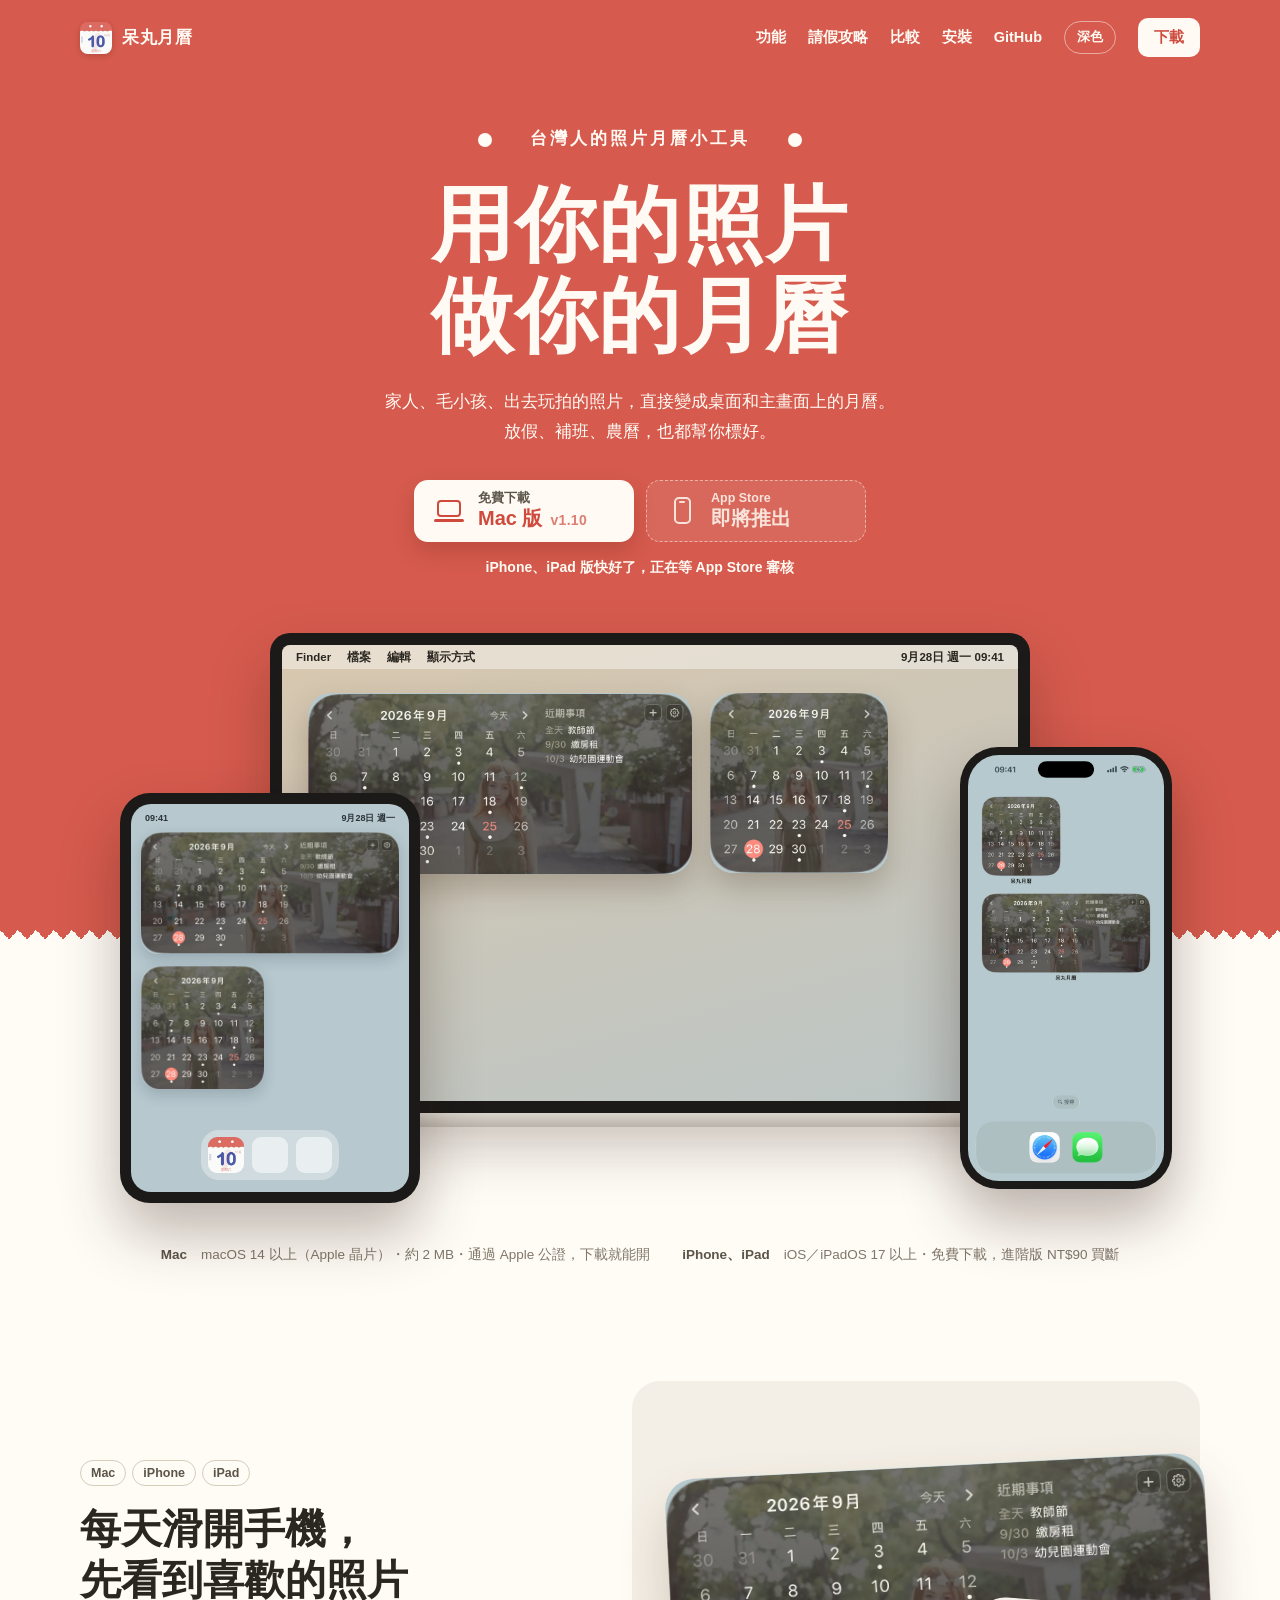
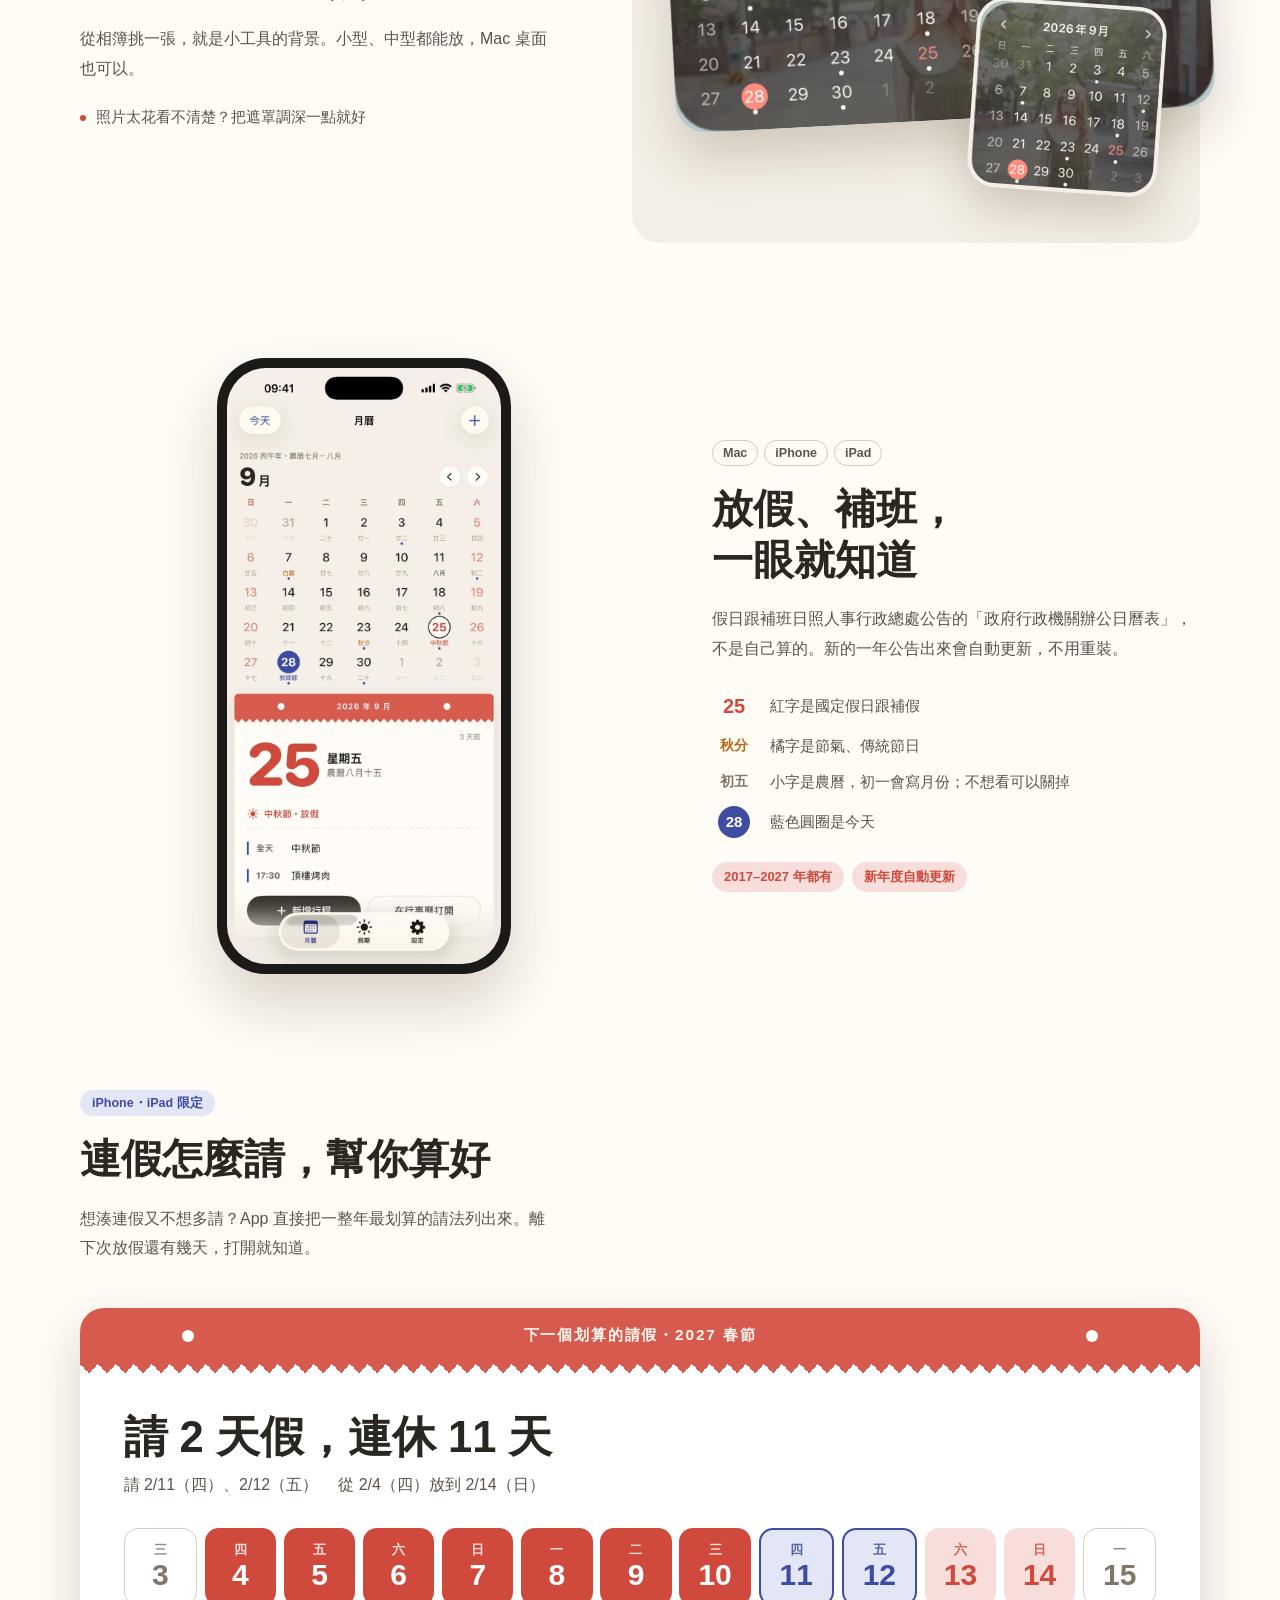
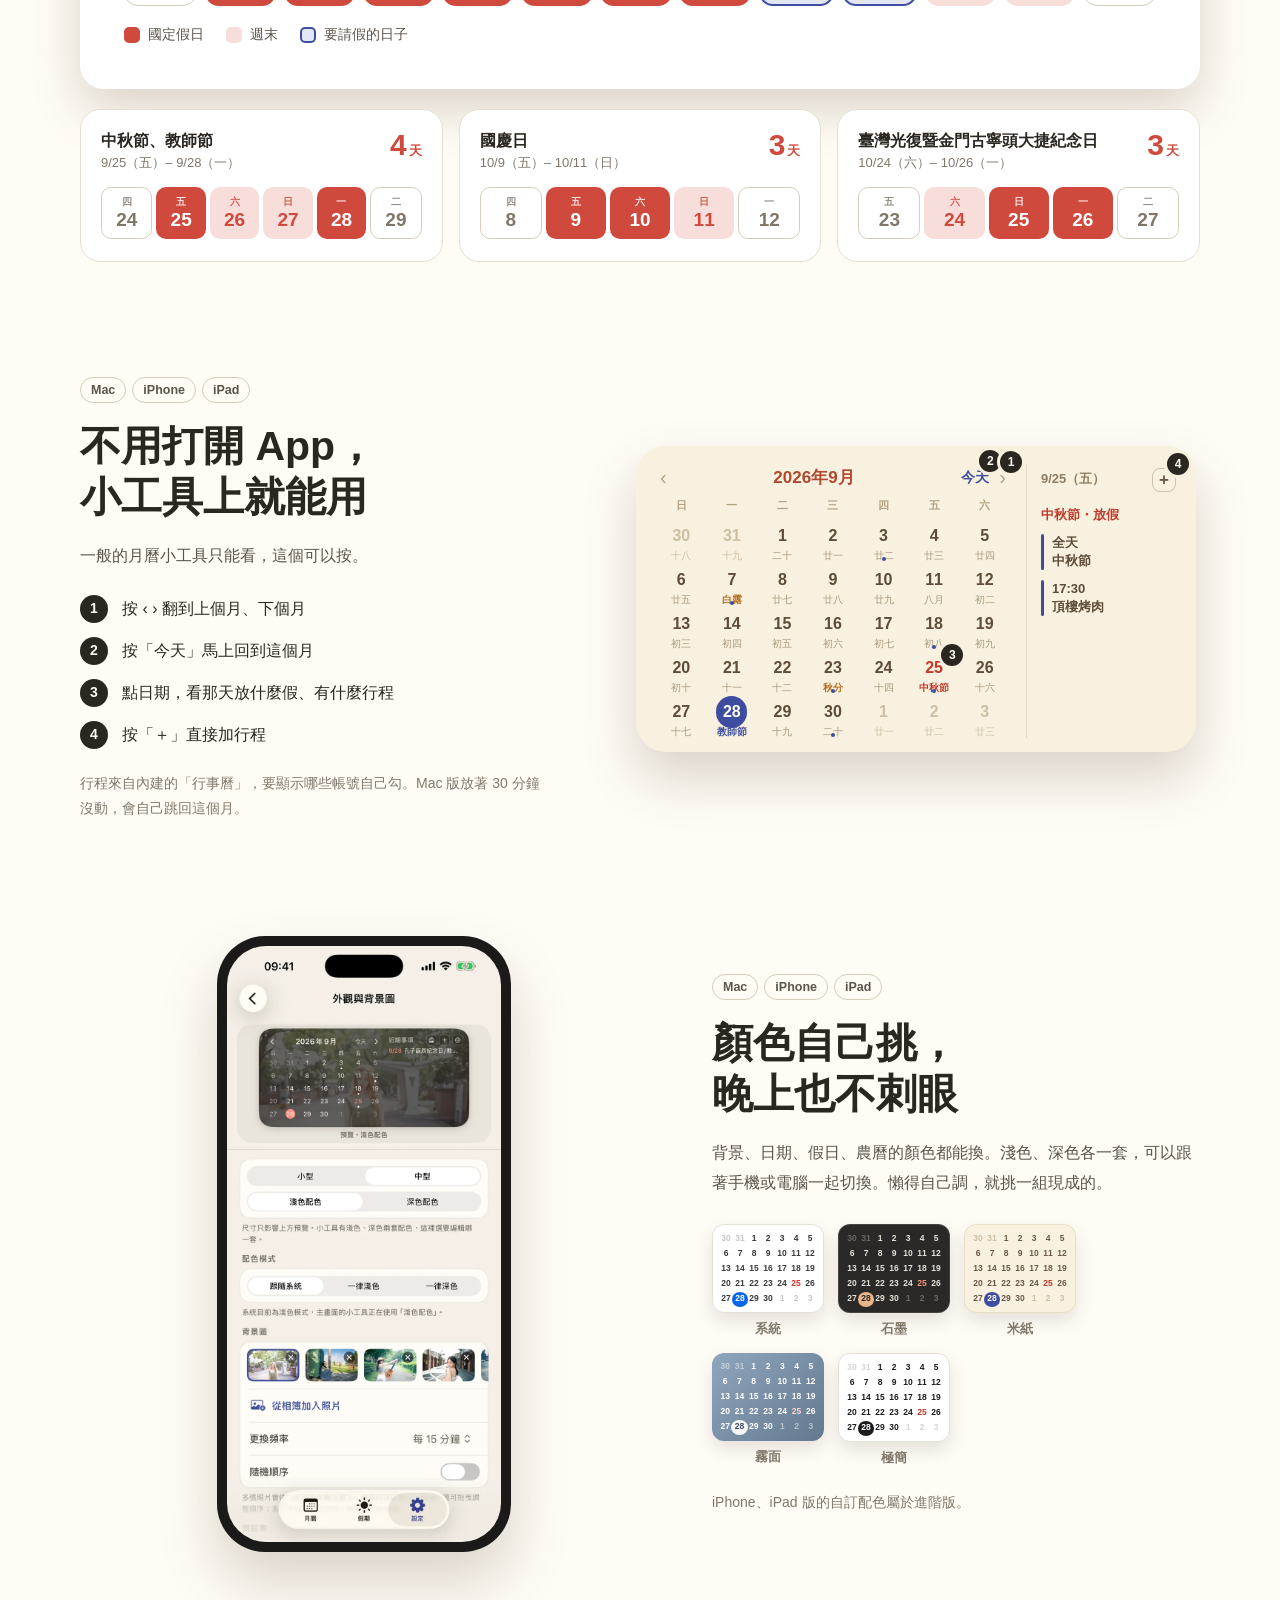
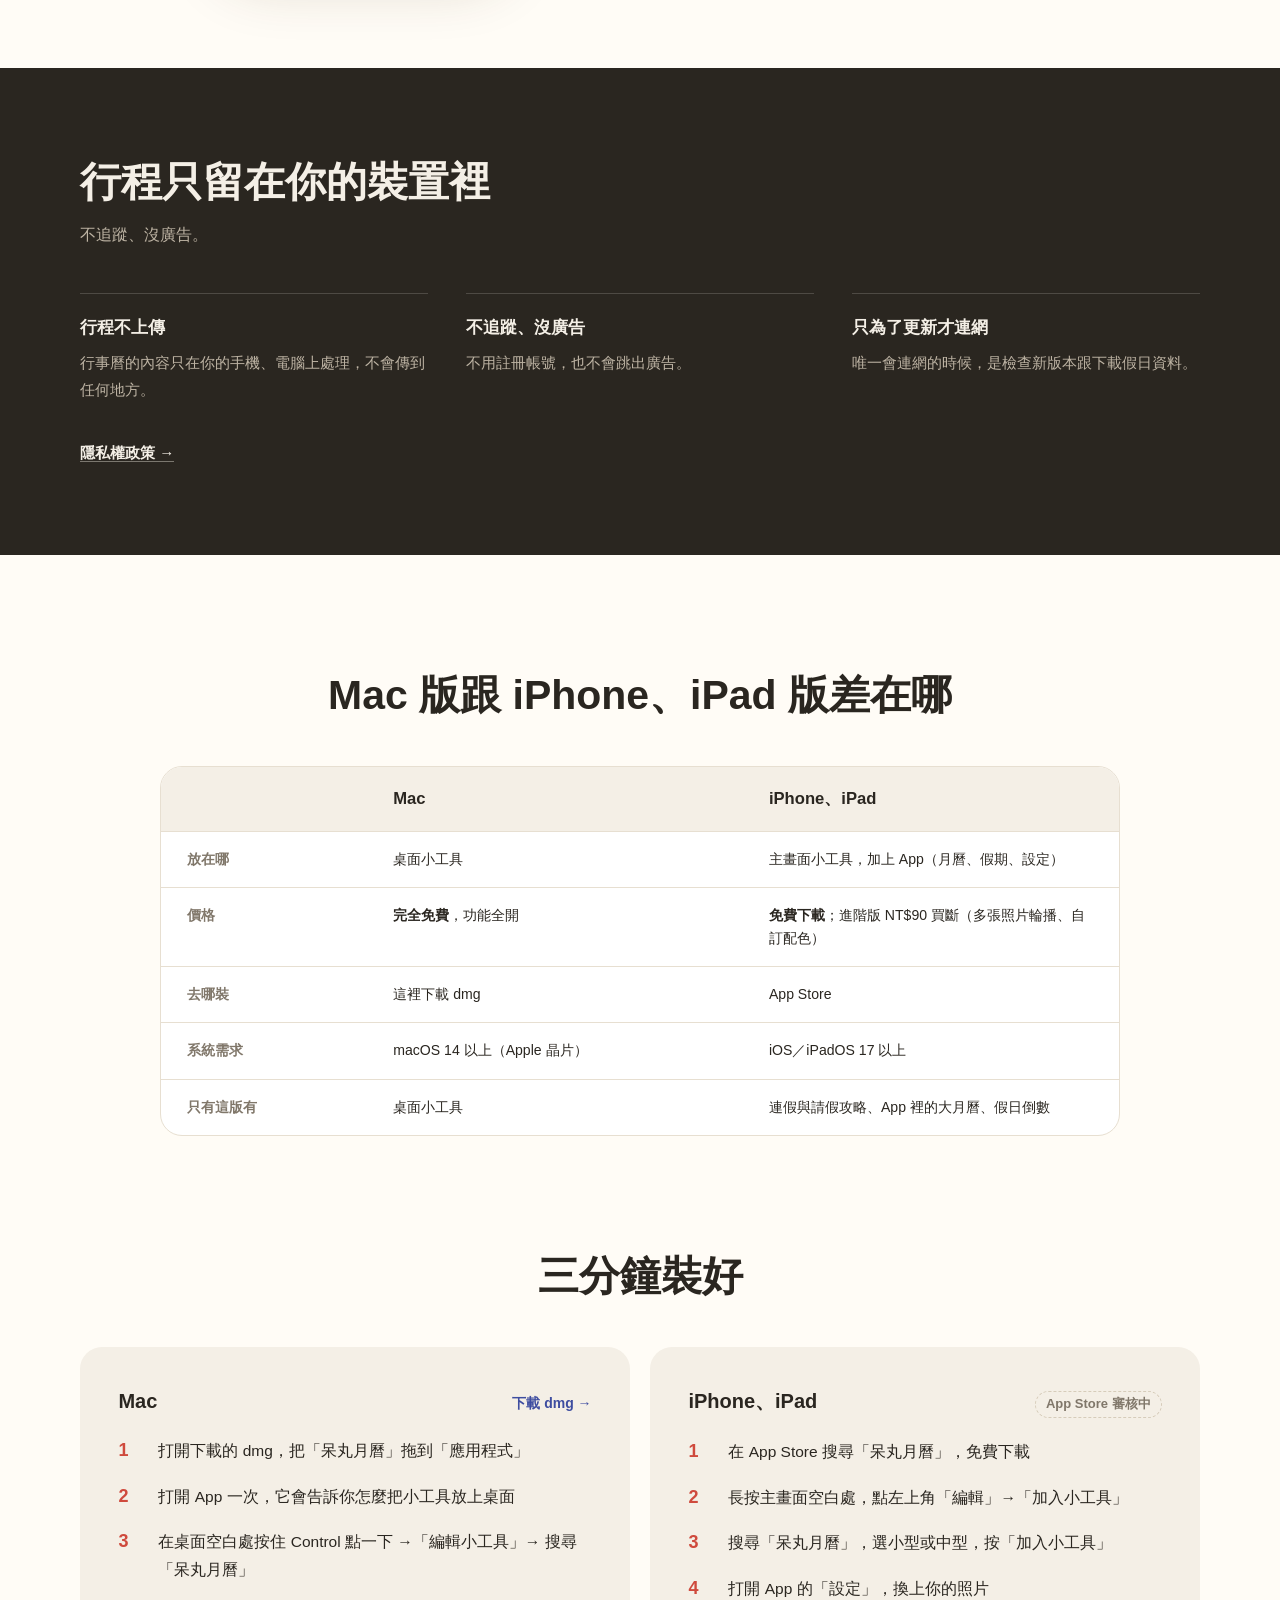
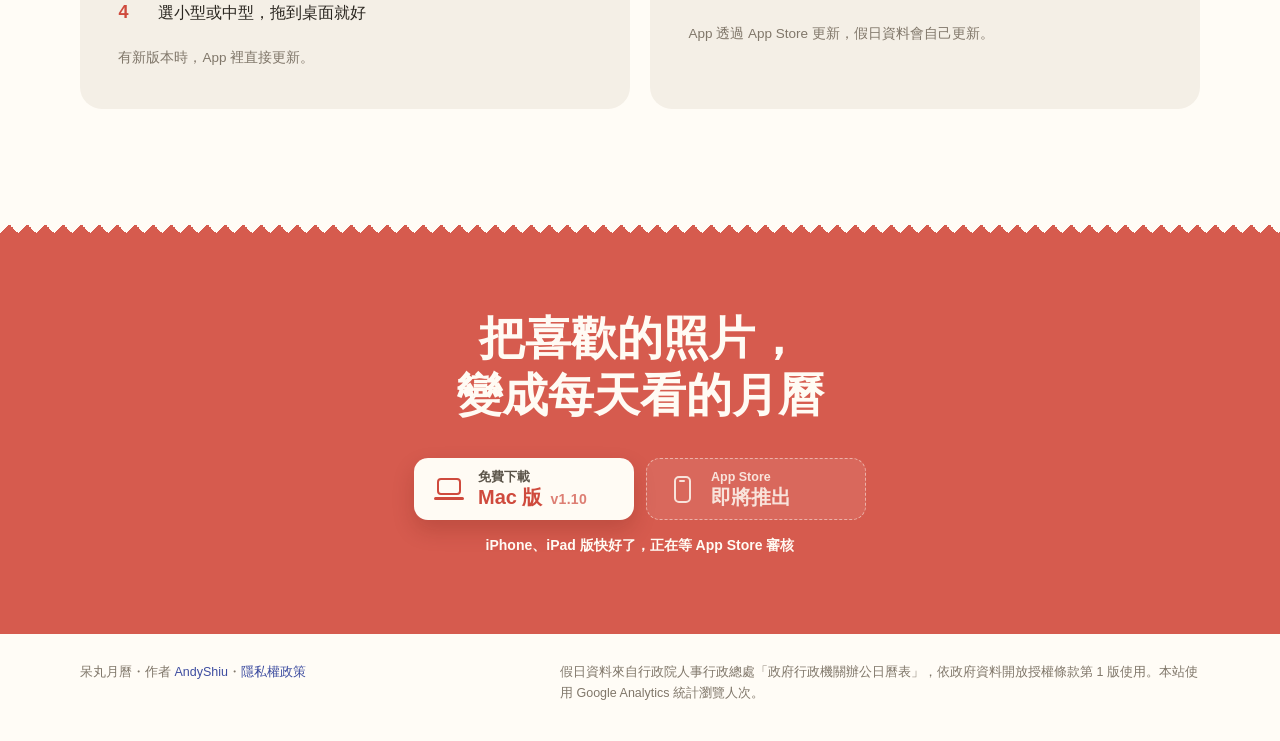
==== commit 7e404539: "更新官網" ====
--- a/index.html
+++ b/index.html
@@ -18,7 +18,7 @@
 <link rel="icon" type="image/png" sizes="96x96" href="assets/icon-96.png">
 <link rel="icon" type="image/png" sizes="48x48" href="assets/icon-48.png">
 <link rel="apple-touch-icon" href="assets/icon.png">
-<link rel="stylesheet" href="styles.css?v=1790618708">
+<link rel="stylesheet" href="styles.css?v=1790670501">
 
 <!-- Google Analytics 4 -->
 <script async src="https://www.googletagmanager.com/gtag/js?id=G-9WMRXBMDGN"></script>
@@ -57,7 +57,7 @@
 <meta property="og:image" content="https://taical.andyshiu.com/assets/og.png">
 <meta property="og:image:width" content="1200">
 <meta property="og:image:height" content="630">
-<meta property="og:image:alt" content="呆丸月曆的月曆小工具，月曆上標著中秋節與教師節">
+<meta property="og:image:alt" content="用你的照片做你的月曆：照片背景的月曆小工具，下方一排可輪播的照片">
 <meta name="twitter:card" content="summary_large_image">
 <meta name="twitter:title" content="呆丸月曆 — 用你的照片，做你的月曆">
 <meta name="twitter:description" content="Mac、iPhone、iPad 都能用的照片月曆小工具。放假、補班、農曆都標好。">
@@ -75,7 +75,7 @@
   "operatingSystem": "macOS 14.0 以上（Apple 晶片）、iOS 17 以上、iPadOS 17 以上",
   "url": "https://taical.andyshiu.com/",
   "downloadUrl": "https://github.com/AndyShiu/TaiCal-releases/releases/latest/download/TaiCal.dmg",
-  "softwareVersion": "1.9",
+  "softwareVersion": "1.10",
   "inLanguage": "zh-Hant",
   "description": "Mac、iPhone、iPad 都能用的照片月曆小工具，標好台灣國定假日、補班日與農曆，並幫你算連假怎麼請最划算。假日資料取自行政院人事行政總處公告的辦公日曆表。",
   "image": "https://taical.andyshiu.com/assets/og.png",
@@ -114,7 +114,7 @@
     <h1>用你的照片<br>做你的月曆</h1>
     <p class="hero-sub">家人、毛小孩、出去玩拍的照片，直接變成桌面和主畫面上的月曆。<br>放假、補班、農曆，也都幫你標好。</p>
     <div class="cta" id="download">
-      <a class="btn-mac" href="https://github.com/AndyShiu/TaiCal-releases/releases/latest/download/TaiCal.dmg" data-track="download_mac_hero"><span class="ic-mac" aria-hidden="true"><span></span><span></span></span><span class="btn-text"><small>免費下載</small><b>Mac 版</b></span></a>
+      <a class="btn-mac" href="https://github.com/AndyShiu/TaiCal-releases/releases/latest/download/TaiCal.dmg" data-track="download_mac_hero"><span class="ic-mac" aria-hidden="true"><span></span><span></span></span><span class="btn-text"><small>免費下載</small><b>Mac 版<span class="ver">v<span data-latest-version>1.10</span></span></b></span></a>
       <span class="btn-soon if-soon" role="link" aria-disabled="true" data-track="appstore_soon_hero"><span class="ic-phone" aria-hidden="true"><span><span></span></span></span><span class="btn-text"><small>App Store</small><b>即將推出</b></span></span>
       <a class="btn-appstore if-live" href="#" data-appstore-link data-track="appstore_hero"><img src="assets/v2/app-store-badge.svg" alt="在 App Store 下載" height="62" loading="lazy"></a>
     </div>
@@ -353,7 +353,7 @@
   <div class="final-body">
     <h2>把喜歡的照片，<br>變成每天看的月曆</h2>
     <div class="cta">
-      <a class="btn-mac" href="https://github.com/AndyShiu/TaiCal-releases/releases/latest/download/TaiCal.dmg" data-track="download_mac_footer"><span class="ic-mac" aria-hidden="true"><span></span><span></span></span><span class="btn-text"><small>免費下載</small><b>Mac 版</b></span></a>
+      <a class="btn-mac" href="https://github.com/AndyShiu/TaiCal-releases/releases/latest/download/TaiCal.dmg" data-track="download_mac_footer"><span class="ic-mac" aria-hidden="true"><span></span><span></span></span><span class="btn-text"><small>免費下載</small><b>Mac 版<span class="ver">v<span data-latest-version>1.10</span></span></b></span></a>
       <span class="btn-soon if-soon" role="link" aria-disabled="true" data-track="appstore_soon_footer"><span class="ic-phone" aria-hidden="true"><span><span></span></span></span><span class="btn-text"><small>App Store</small><b>即將推出</b></span></span>
       <a class="btn-appstore if-live" href="#" data-appstore-link data-track="appstore_footer"><img src="assets/v2/app-store-badge.svg" alt="在 App Store 下載" height="62" loading="lazy"></a>
     </div>
@@ -369,6 +369,6 @@
   <div class="foot-note">假日資料來自行政院人事行政總處「政府行政機關辦公日曆表」，依政府資料開放授權條款第 1 版使用。本站使用 Google Analytics 統計瀏覽人次。</div>
 </footer>
 
-<script src="site.js?v=1790618708" defer></script>
+<script src="site.js?v=1790670501" defer></script>
 </body>
 </html>
--- a/styles.css
+++ b/styles.css
@@ -143,6 +143,7 @@
 .btn-text { display: flex; flex-direction: column; }
 .btn-text small { font-size: 12.5px; font-weight: 700; line-height: 1.3; }
 .btn-text b { font-size: 20px; font-weight: 900; line-height: 1.25; }
+.btn-text .ver { margin-left: 8px; font-size: 14px; font-weight: 700; opacity: .7; letter-spacing: .3px; }
 .ic-mac { flex: none; width: 30px; display: flex; flex-direction: column; align-items: center; gap: 2px; }
 .ic-mac span:first-child { width: 24px; height: 17px; border: 2.5px solid currentColor; border-radius: 4px; }
 .ic-mac span:last-child { width: 30px; height: 3px; border-radius: 2px; background: currentColor; }
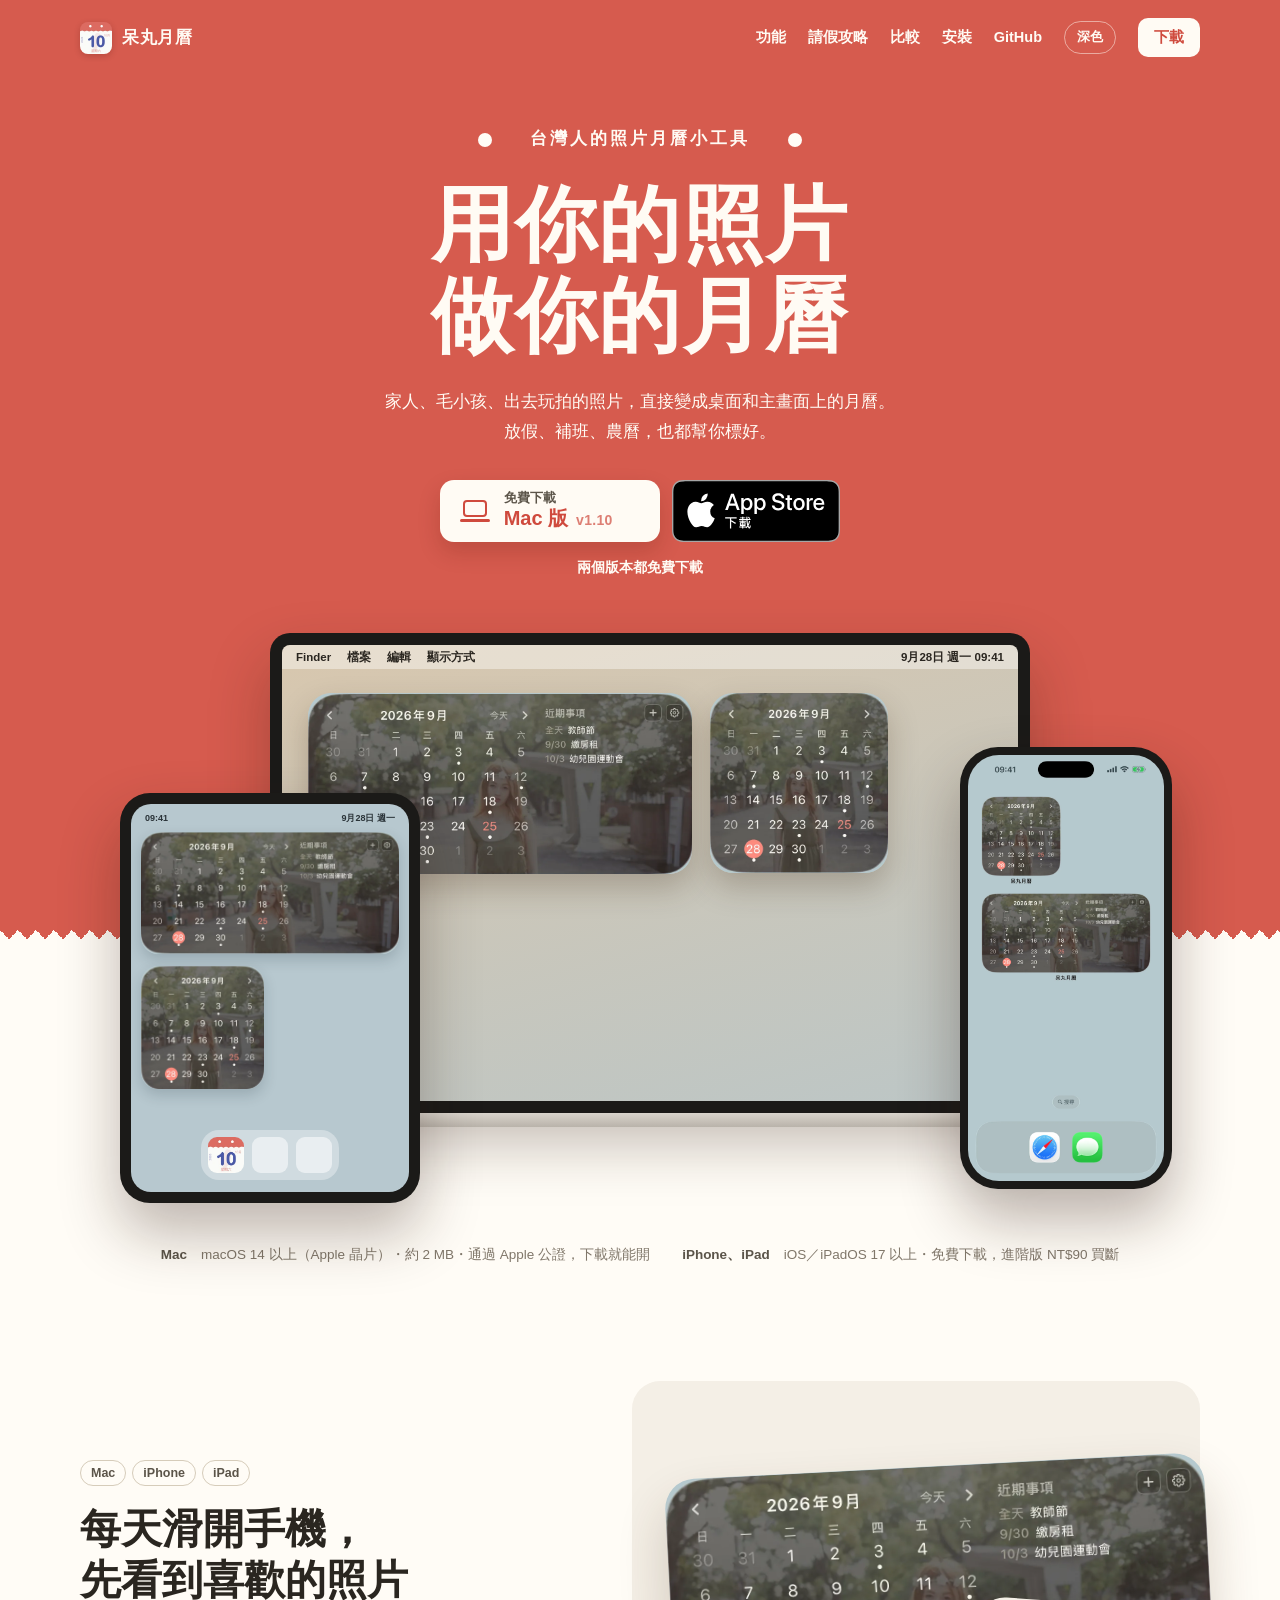
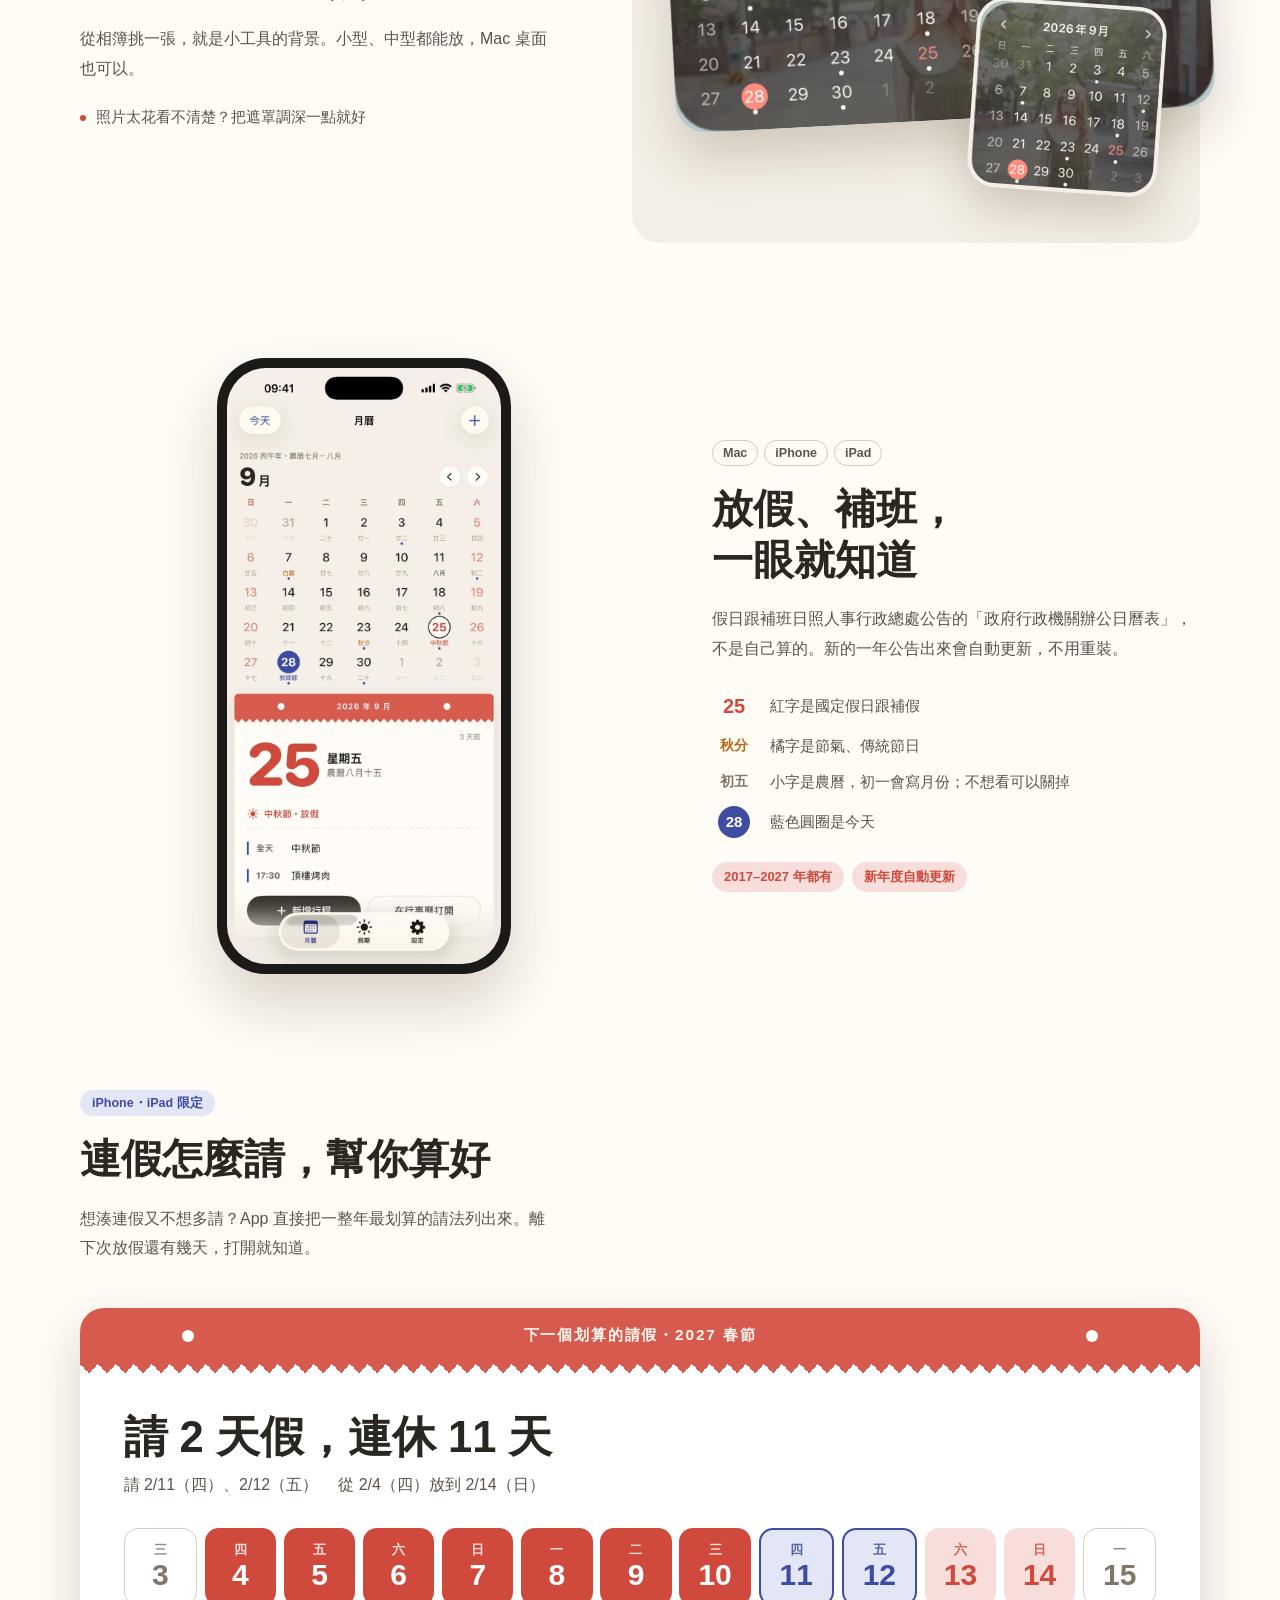
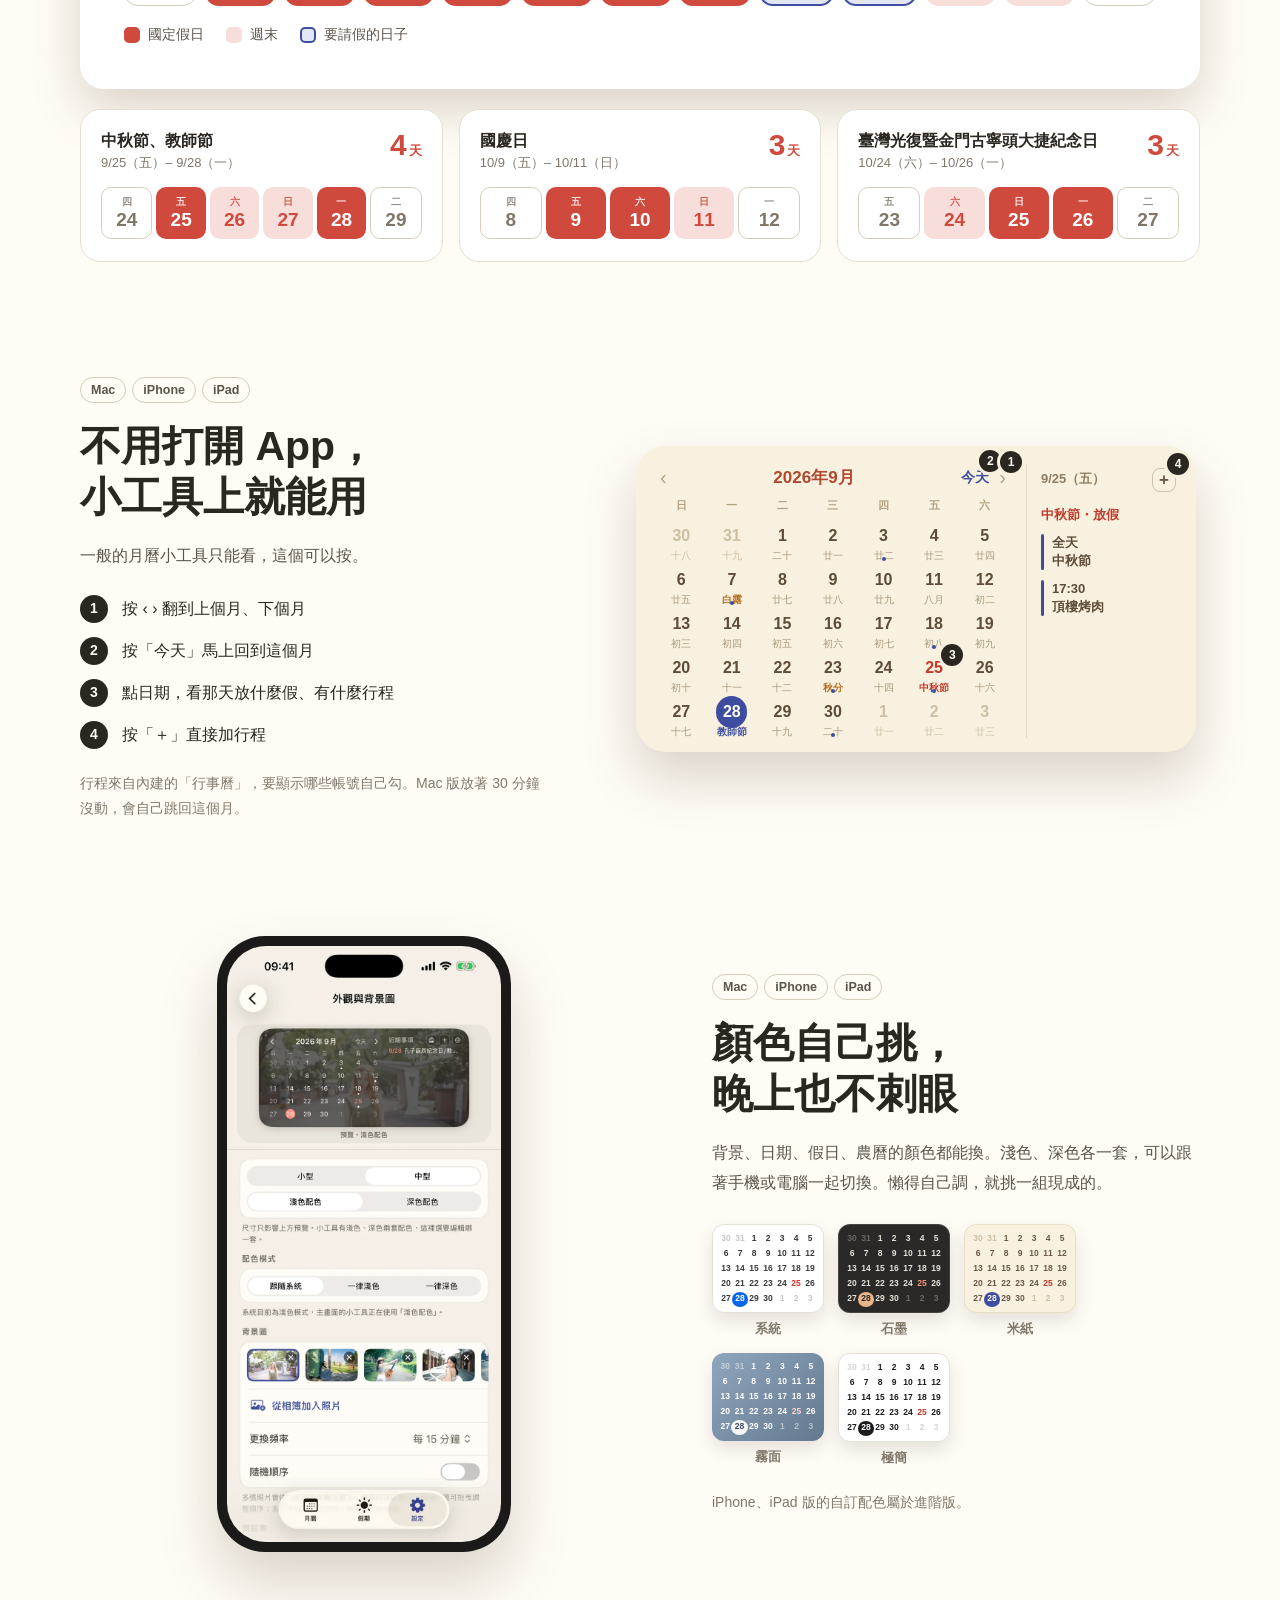
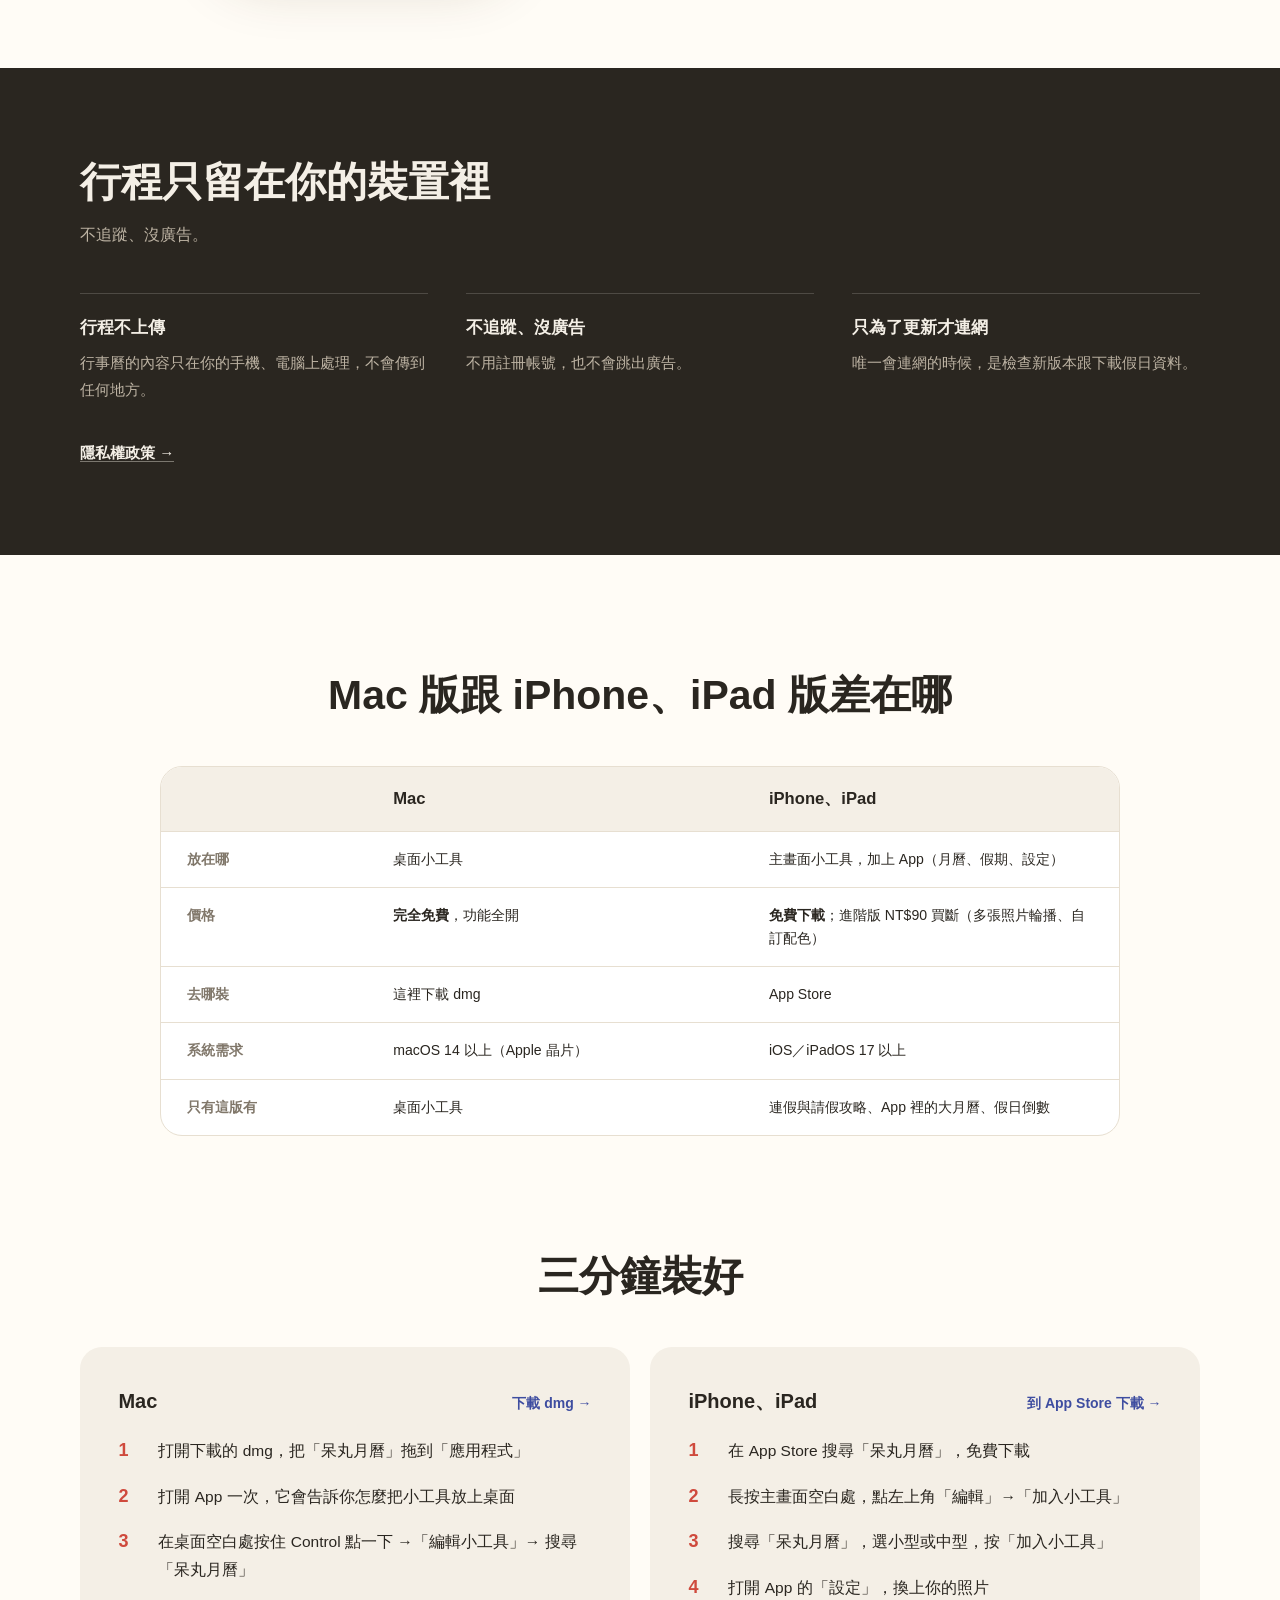
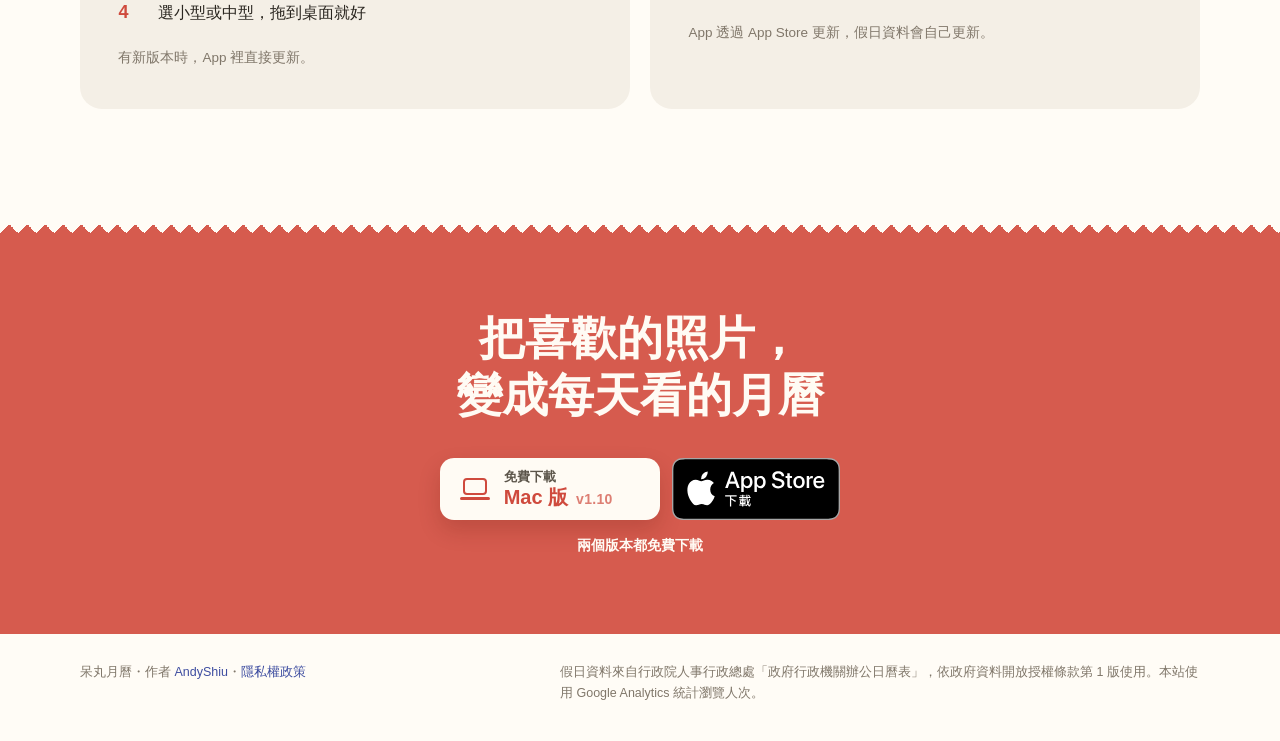
==== commit 1023310f: "更新官網" ====
--- a/index.html
+++ b/index.html
@@ -18,7 +18,7 @@
 <link rel="icon" type="image/png" sizes="96x96" href="assets/icon-96.png">
 <link rel="icon" type="image/png" sizes="48x48" href="assets/icon-48.png">
 <link rel="apple-touch-icon" href="assets/icon.png">
-<link rel="stylesheet" href="styles.css?v=1790670501">
+<link rel="stylesheet" href="styles.css?v=1790875700">
 
 <!-- Google Analytics 4 -->
 <script async src="https://www.googletagmanager.com/gtag/js?id=G-9WMRXBMDGN"></script>
@@ -369,6 +369,6 @@
   <div class="foot-note">假日資料來自行政院人事行政總處「政府行政機關辦公日曆表」，依政府資料開放授權條款第 1 版使用。本站使用 Google Analytics 統計瀏覽人次。</div>
 </footer>
 
-<script src="site.js?v=1790670501" defer></script>
+<script src="site.js?v=1790875700" defer></script>
 </body>
 </html>
